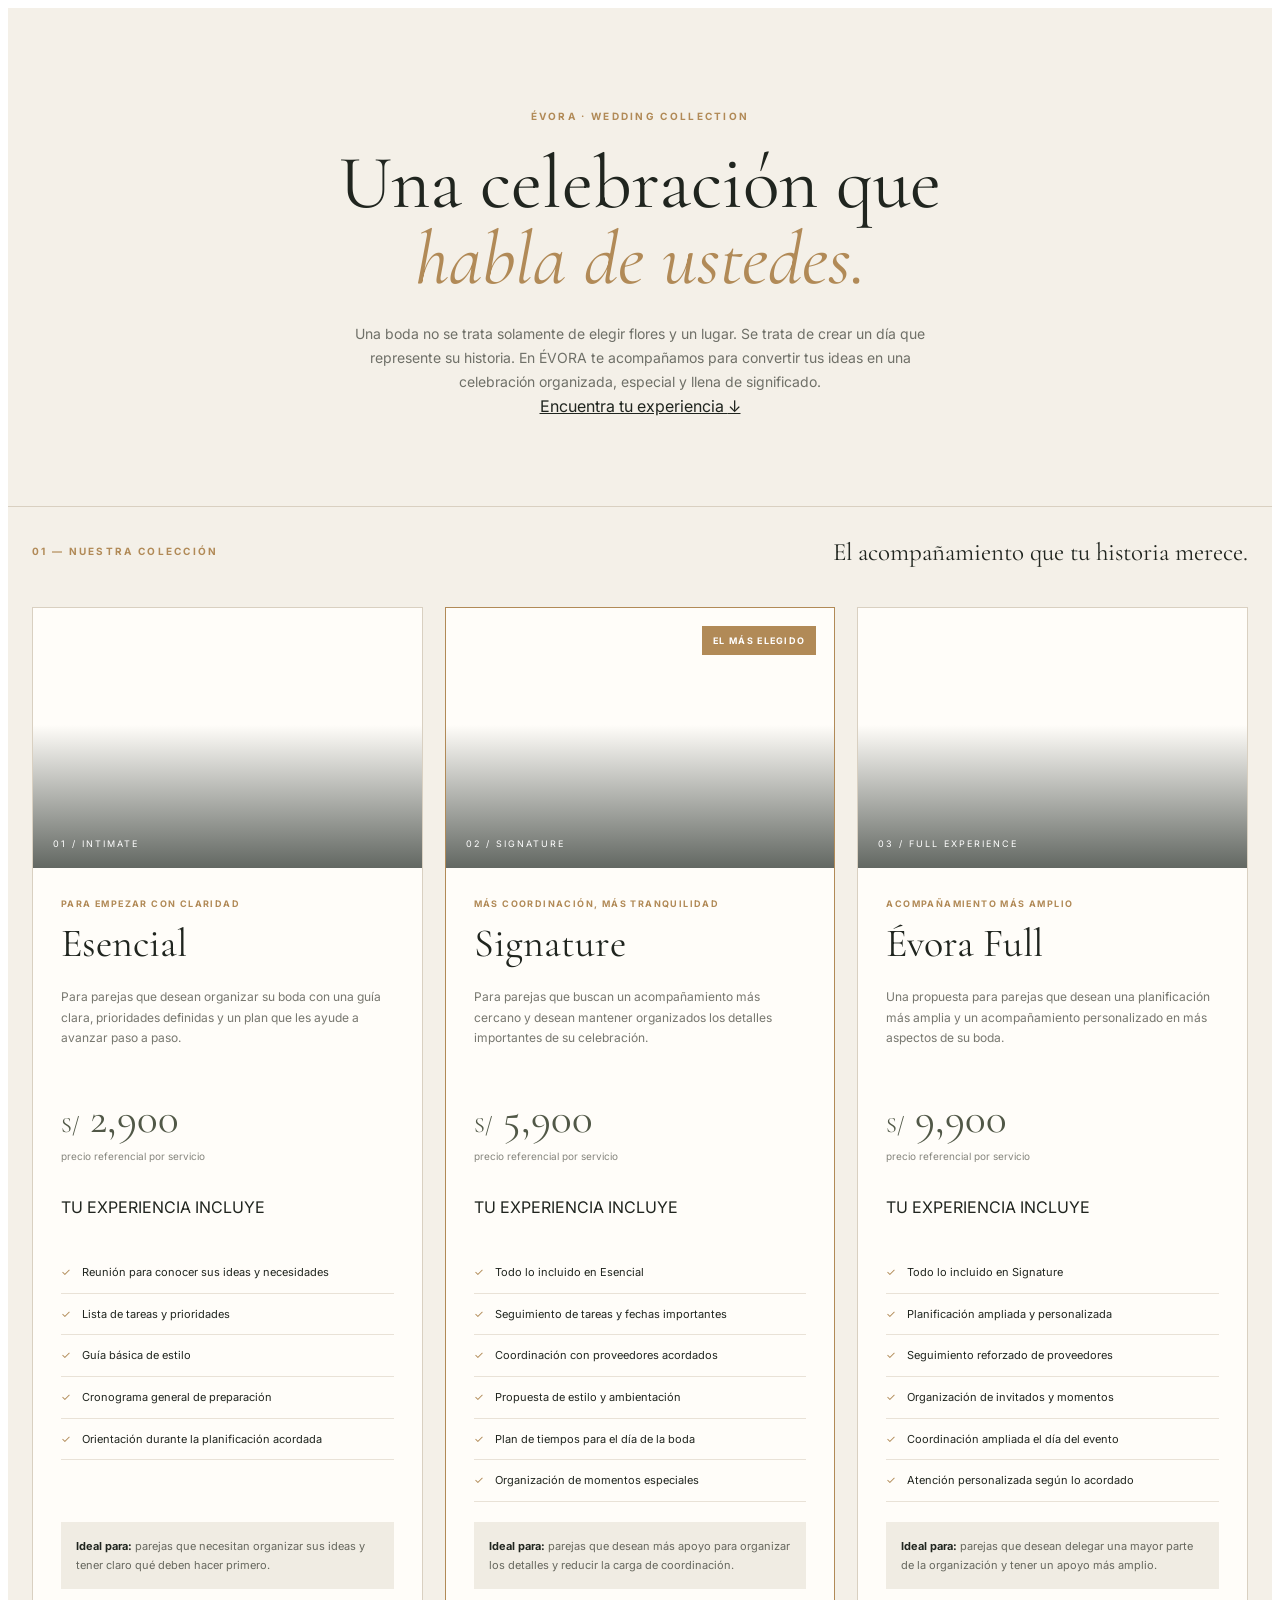
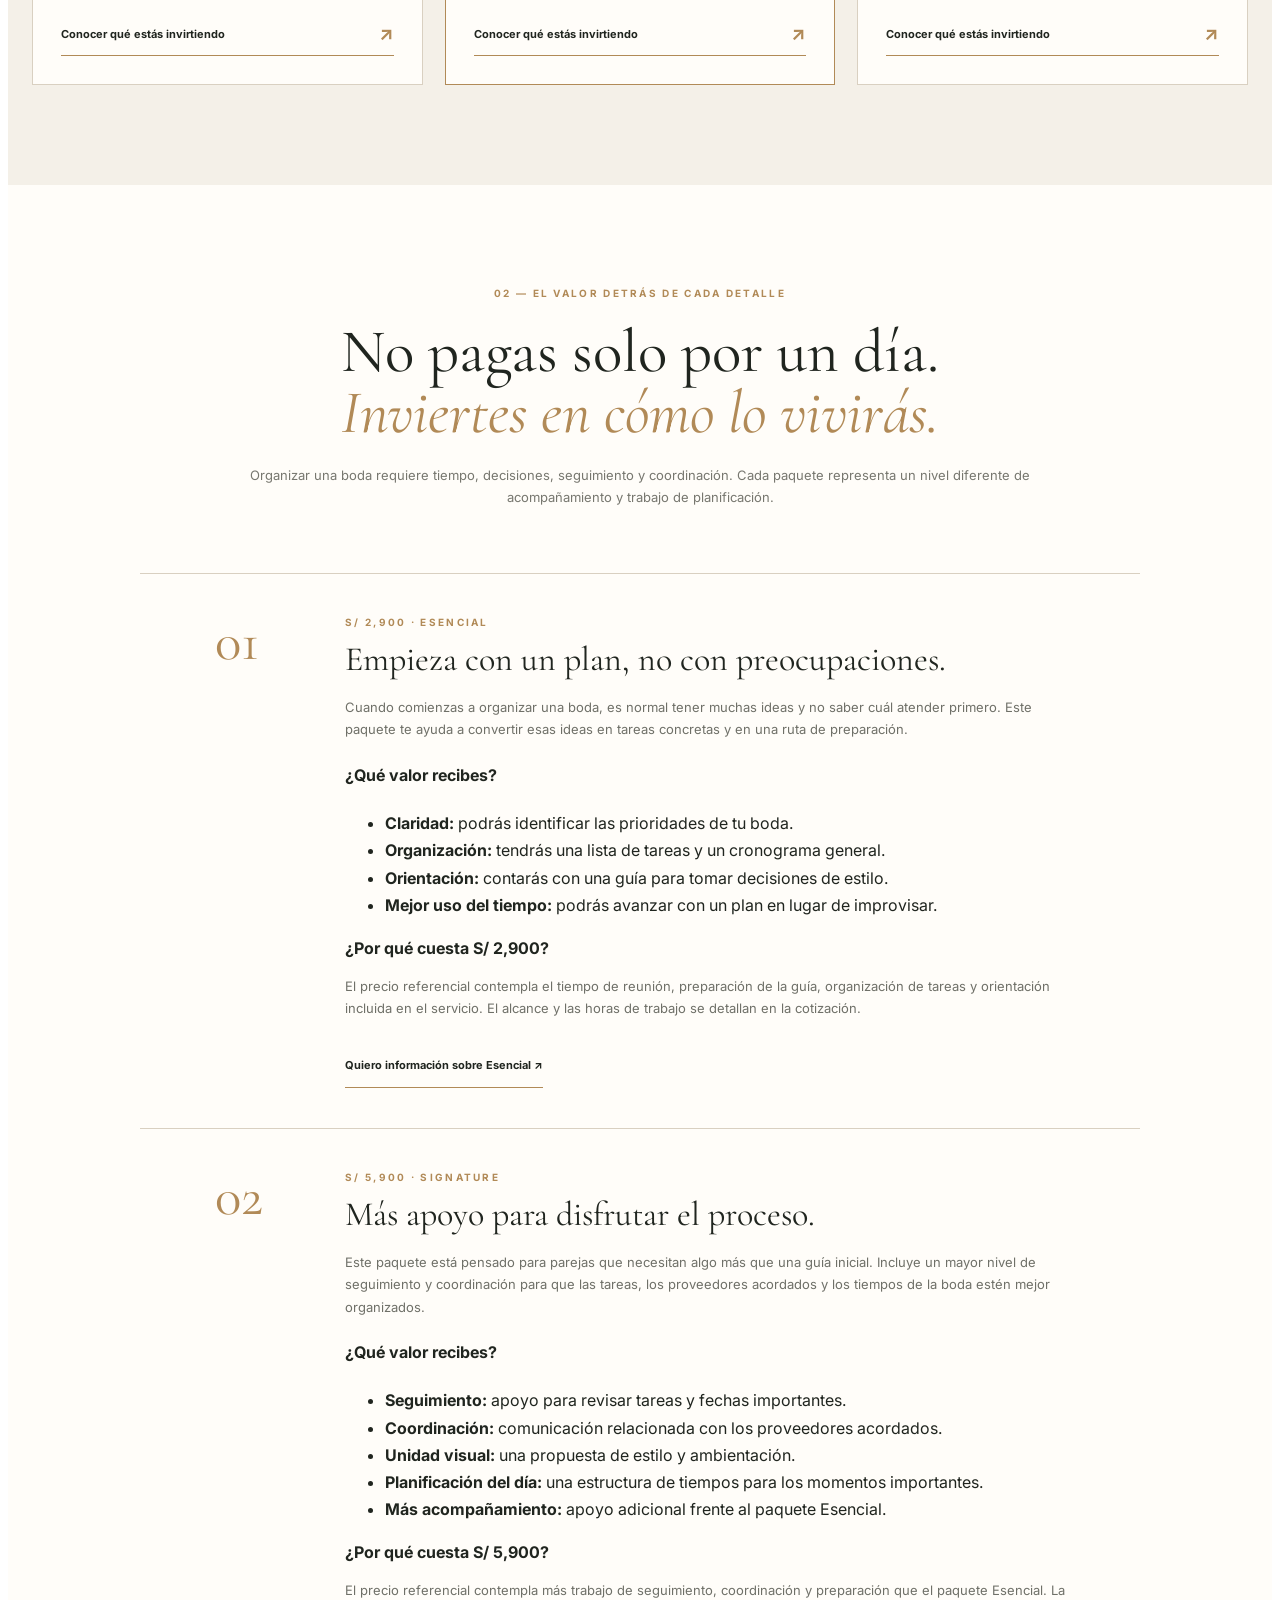
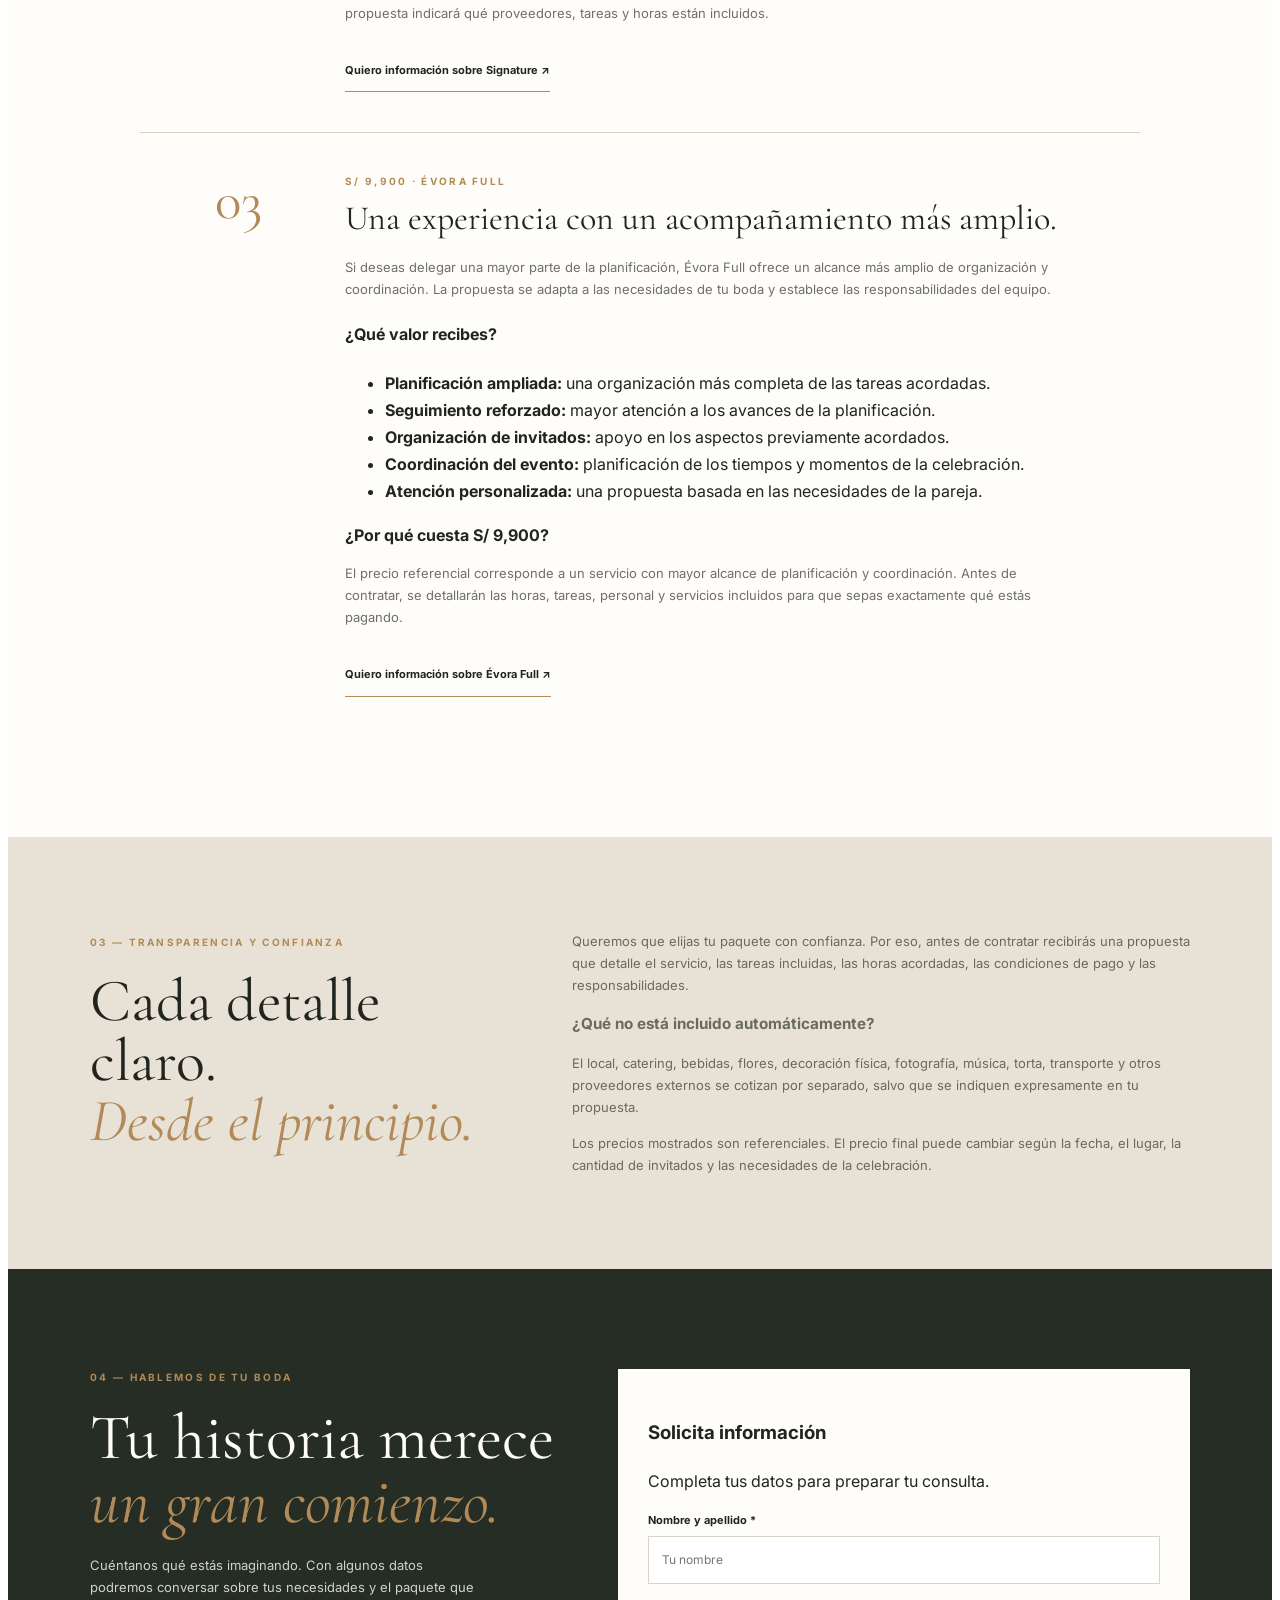
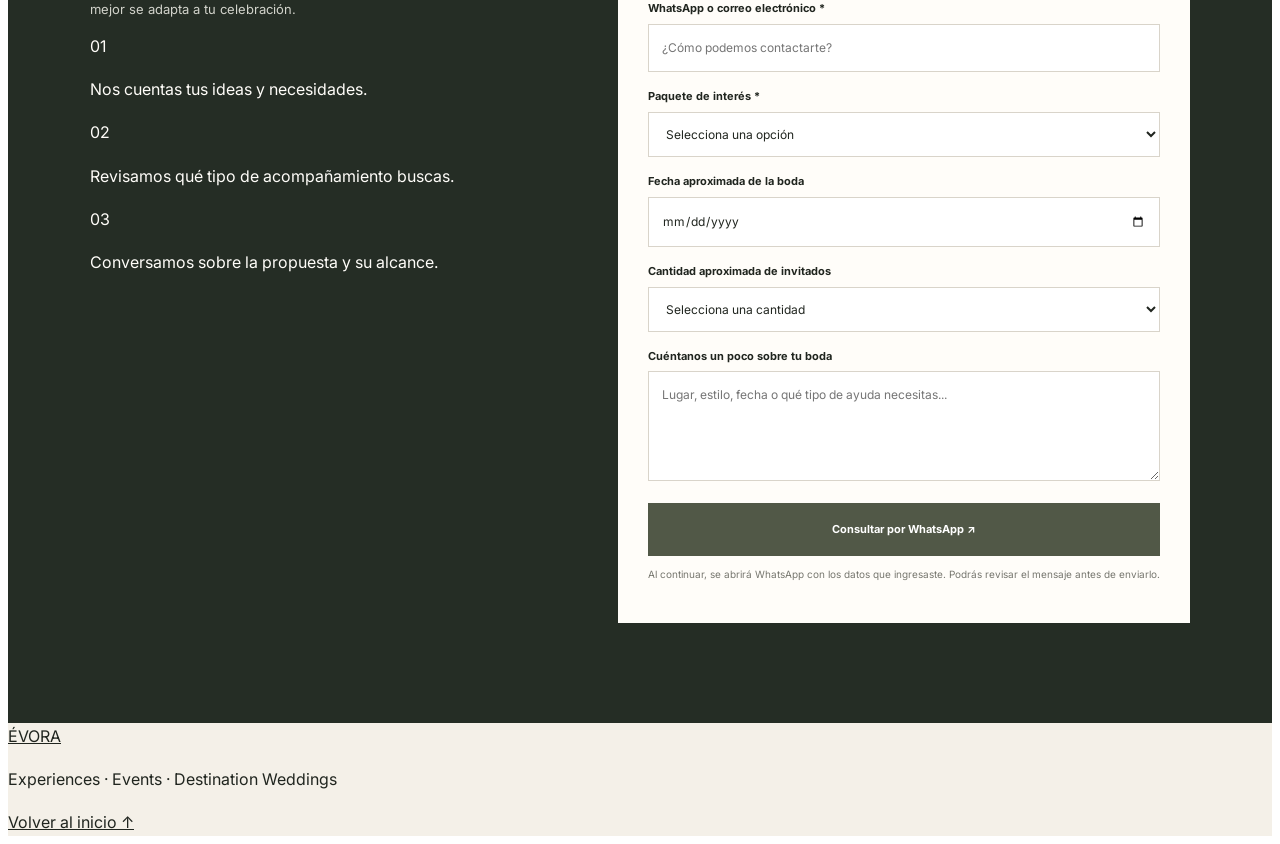
==== bodas.html @ ae7e452d "Agregado la pagina de bodas" ====
<!DOCTYPE html>
<html lang="es">
<head>
    <meta charset="UTF-8">
    <meta name="viewport" content="width=device-width, initial-scale=1.0">

    <title>Paquetes de Bodas | ÉVORA</title>
    <meta name="description" content="Descubre los paquetes de planificación de bodas de ÉVORA. Encuentra el acompañamiento ideal para organizar una celebración especial.">

    <!-- Fuentes -->
    <link rel="preconnect" href="https://fonts.googleapis.com">
    <link rel="preconnect" href="https://fonts.gstatic.com" crossorigin>
    <link href="https://fonts.googleapis.com/css2?family=Cormorant+Garamond:wght@400;500;600&family=Inter:wght@400;500;600;700&display=swap" rel="stylesheet">

    <!-- CSS: archivo dentro de la carpeta css -->
    <link rel="stylesheet" href="./css/bodas.css">
</head>

<body>

<main class="wedding-packages" id="paquetes-bodas">

    <!-- PORTADA -->
    <header class="wp-heading">
        <span class="wp-kicker">ÉVORA · WEDDING COLLECTION</span>

        <h1>
            Una celebración que<br>
            <em>habla de ustedes.</em>
        </h1>

        <p>
            Una boda no se trata solamente de elegir flores y un lugar.
            Se trata de crear un día que represente su historia.
            En ÉVORA te acompañamos para convertir tus ideas en una
            celebración organizada, especial y llena de significado.
        </p>

        <a href="#elegir-paquete" class="wp-main-button">
            Encuentra tu experiencia <span>↓</span>
        </a>
    </header>

    <!-- PRESENTACIÓN DE LOS PAQUETES -->
    <section id="elegir-paquete">

        <div class="wp-intro">
            <span>01 — NUESTRA COLECCIÓN</span>
            <p>El acompañamiento que tu historia merece.</p>
        </div>

        <div class="wp-grid">

            <!-- ESENCIAL -->
            <article class="wp-card">

                <div class="wp-photo wp-photo-one">
                    <span>01 / INTIMATE</span>
                </div>

                <div class="wp-card-content">

                    <p class="wp-label">PARA EMPEZAR CON CLARIDAD</p>
                    <h2>Esencial</h2>

                    <p class="wp-description">
                        Para parejas que desean organizar su boda con
                        una guía clara, prioridades definidas y un plan
                        que les ayude a avanzar paso a paso.
                    </p>

                    <div class="wp-price">
                        <span>S/</span> 2,900
                        <small>precio referencial por servicio</small>
                    </div>

                    <p class="wp-includes-title">TU EXPERIENCIA INCLUYE</p>

                    <ul>
                        <li>Reunión para conocer sus ideas y necesidades</li>
                        <li>Lista de tareas y prioridades</li>
                        <li>Guía básica de estilo</li>
                        <li>Cronograma general de preparación</li>
                        <li>Orientación durante la planificación acordada</li>
                    </ul>

                    <div class="wp-best">
                        <strong>Ideal para:</strong>
                        parejas que necesitan organizar sus ideas y
                        tener claro qué deben hacer primero.
                    </div>

                    <a href="#detalle-esencial" class="wp-link">
                        Conocer qué estás invirtiendo
                        <span>↗</span>
                    </a>

                </div>
            </article>

            <!-- SIGNATURE -->
            <article class="wp-card wp-card-featured">

                <div class="wp-ribbon">EL MÁS ELEGIDO</div>

                <div class="wp-photo wp-photo-two">
                    <span>02 / SIGNATURE</span>
                </div>

                <div class="wp-card-content">

                    <p class="wp-label">MÁS COORDINACIÓN, MÁS TRANQUILIDAD</p>
                    <h2>Signature</h2>

                    <p class="wp-description">
                        Para parejas que buscan un acompañamiento más
                        cercano y desean mantener organizados los
                        detalles importantes de su celebración.
                    </p>

                    <div class="wp-price">
                        <span>S/</span> 5,900
                        <small>precio referencial por servicio</small>
                    </div>

                    <p class="wp-includes-title">TU EXPERIENCIA INCLUYE</p>

                    <ul>
                        <li>Todo lo incluido en Esencial</li>
                        <li>Seguimiento de tareas y fechas importantes</li>
                        <li>Coordinación con proveedores acordados</li>
                        <li>Propuesta de estilo y ambientación</li>
                        <li>Plan de tiempos para el día de la boda</li>
                        <li>Organización de momentos especiales</li>
                    </ul>

                    <div class="wp-best">
                        <strong>Ideal para:</strong>
                        parejas que desean más apoyo para organizar
                        los detalles y reducir la carga de coordinación.
                    </div>

                    <a href="#detalle-signature" class="wp-link">
                        Conocer qué estás invirtiendo
                        <span>↗</span>
                    </a>

                </div>
            </article>

            <!-- ÉVORA FULL -->
            <article class="wp-card">

                <div class="wp-photo wp-photo-three">
                    <span>03 / FULL EXPERIENCE</span>
                </div>

                <div class="wp-card-content">

                    <p class="wp-label">ACOMPAÑAMIENTO MÁS AMPLIO</p>
                    <h2>Évora Full</h2>

                    <p class="wp-description">
                        Una propuesta para parejas que desean una
                        planificación más amplia y un acompañamiento
                        personalizado en más aspectos de su boda.
                    </p>

                    <div class="wp-price">
                        <span>S/</span> 9,900
                        <small>precio referencial por servicio</small>
                    </div>

                    <p class="wp-includes-title">TU EXPERIENCIA INCLUYE</p>

                    <ul>
                        <li>Todo lo incluido en Signature</li>
                        <li>Planificación ampliada y personalizada</li>
                        <li>Seguimiento reforzado de proveedores</li>
                        <li>Organización de invitados y momentos</li>
                        <li>Coordinación ampliada el día del evento</li>
                        <li>Atención personalizada según lo acordado</li>
                    </ul>

                    <div class="wp-best">
                        <strong>Ideal para:</strong>
                        parejas que desean delegar una mayor parte
                        de la organización y tener un apoyo más amplio.
                    </div>

                    <a href="#detalle-full" class="wp-link">
                        Conocer qué estás invirtiendo
                        <span>↗</span>
                    </a>

                </div>
            </article>

        </div>
    </section>

    <!-- EXPLICACIÓN DEL VALOR -->
    <section class="wp-details" id="valor-de-tu-inversion">

        <div class="wp-details-heading">
            <span class="wp-kicker">02 — EL VALOR DETRÁS DE CADA DETALLE</span>

            <h2>
                No pagas solo por un día.<br>
                <em>Inviertes en cómo lo vivirás.</em>
            </h2>

            <p>
                Organizar una boda requiere tiempo, decisiones, seguimiento
                y coordinación. Cada paquete representa un nivel diferente
                de acompañamiento y trabajo de planificación.
            </p>
        </div>

        <!-- DETALLE ESENCIAL -->
        <article class="wp-detail" id="detalle-esencial">

            <div class="wp-detail-number">01</div>

            <div class="wp-detail-content">

                <p class="wp-label">S/ 2,900 · ESENCIAL</p>

                <h3>Empieza con un plan, no con preocupaciones.</h3>

                <p>
                    Cuando comienzas a organizar una boda, es normal tener
                    muchas ideas y no saber cuál atender primero. Este
                    paquete te ayuda a convertir esas ideas en tareas
                    concretas y en una ruta de preparación.
                </p>

                <h4>¿Qué valor recibes?</h4>

                <ul class="wp-value-list">
                    <li>
                        <strong>Claridad:</strong>
                        podrás identificar las prioridades de tu boda.
                    </li>
                    <li>
                        <strong>Organización:</strong>
                        tendrás una lista de tareas y un cronograma general.
                    </li>
                    <li>
                        <strong>Orientación:</strong>
                        contarás con una guía para tomar decisiones de estilo.
                    </li>
                    <li>
                        <strong>Mejor uso del tiempo:</strong>
                        podrás avanzar con un plan en lugar de improvisar.
                    </li>
                </ul>

                <div class="wp-investment-note">
                    <strong>¿Por qué cuesta S/ 2,900?</strong>
                    <p>
                        El precio referencial contempla el tiempo de reunión,
                        preparación de la guía, organización de tareas y
                        orientación incluida en el servicio. El alcance y
                        las horas de trabajo se detallan en la cotización.
                    </p>
                </div>

                <a href="#solicitar-cotizacion"
                   class="wp-detail-cta"
                   data-paquete="Esencial">
                    Quiero información sobre Esencial ↗
                </a>

            </div>
        </article>

        <!-- DETALLE SIGNATURE -->
        <article class="wp-detail" id="detalle-signature">

            <div class="wp-detail-number">02</div>

            <div class="wp-detail-content">

                <p class="wp-label">S/ 5,900 · SIGNATURE</p>

                <h3>Más apoyo para disfrutar el proceso.</h3>

                <p>
                    Este paquete está pensado para parejas que necesitan
                    algo más que una guía inicial. Incluye un mayor nivel
                    de seguimiento y coordinación para que las tareas,
                    los proveedores acordados y los tiempos de la boda
                    estén mejor organizados.
                </p>

                <h4>¿Qué valor recibes?</h4>

                <ul class="wp-value-list">
                    <li>
                        <strong>Seguimiento:</strong>
                        apoyo para revisar tareas y fechas importantes.
                    </li>
                    <li>
                        <strong>Coordinación:</strong>
                        comunicación relacionada con los proveedores acordados.
                    </li>
                    <li>
                        <strong>Unidad visual:</strong>
                        una propuesta de estilo y ambientación.
                    </li>
                    <li>
                        <strong>Planificación del día:</strong>
                        una estructura de tiempos para los momentos importantes.
                    </li>
                    <li>
                        <strong>Más acompañamiento:</strong>
                        apoyo adicional frente al paquete Esencial.
                    </li>
                </ul>

                <div class="wp-investment-note">
                    <strong>¿Por qué cuesta S/ 5,900?</strong>
                    <p>
                        El precio referencial contempla más trabajo de
                        seguimiento, coordinación y preparación que el
                        paquete Esencial. La propuesta indicará qué
                        proveedores, tareas y horas están incluidos.
                    </p>
                </div>

                <a href="#solicitar-cotizacion"
                   class="wp-detail-cta"
                   data-paquete="Signature">
                    Quiero información sobre Signature ↗
                </a>

            </div>
        </article>

        <!-- DETALLE ÉVORA FULL -->
        <article class="wp-detail" id="detalle-full">

            <div class="wp-detail-number">03</div>

            <div class="wp-detail-content">

                <p class="wp-label">S/ 9,900 · ÉVORA FULL</p>

                <h3>Una experiencia con un acompañamiento más amplio.</h3>

                <p>
                    Si deseas delegar una mayor parte de la planificación,
                    Évora Full ofrece un alcance más amplio de organización
                    y coordinación. La propuesta se adapta a las necesidades
                    de tu boda y establece las responsabilidades del equipo.
                </p>

                <h4>¿Qué valor recibes?</h4>

                <ul class="wp-value-list">
                    <li>
                        <strong>Planificación ampliada:</strong>
                        una organización más completa de las tareas acordadas.
                    </li>
                    <li>
                        <strong>Seguimiento reforzado:</strong>
                        mayor atención a los avances de la planificación.
                    </li>
                    <li>
                        <strong>Organización de invitados:</strong>
                        apoyo en los aspectos previamente acordados.
                    </li>
                    <li>
                        <strong>Coordinación del evento:</strong>
                        planificación de los tiempos y momentos de la celebración.
                    </li>
                    <li>
                        <strong>Atención personalizada:</strong>
                        una propuesta basada en las necesidades de la pareja.
                    </li>
                </ul>

                <div class="wp-investment-note">
                    <strong>¿Por qué cuesta S/ 9,900?</strong>
                    <p>
                        El precio referencial corresponde a un servicio
                        con mayor alcance de planificación y coordinación.
                        Antes de contratar, se detallarán las horas,
                        tareas, personal y servicios incluidos para que
                        sepas exactamente qué estás pagando.
                    </p>
                </div>

                <a href="#solicitar-cotizacion"
                   class="wp-detail-cta"
                   data-paquete="Évora Full">
                    Quiero información sobre Évora Full ↗
                </a>

            </div>
        </article>

    </section>

    <!-- TRANSPARENCIA -->
    <section class="wp-transparency">

        <div>
            <span class="wp-kicker">03 — TRANSPARENCIA Y CONFIANZA</span>

            <h2>
                Cada detalle claro.<br>
                <em>Desde el principio.</em>
            </h2>
        </div>

        <div class="wp-transparency-text">

            <p>
                Queremos que elijas tu paquete con confianza. Por eso,
                antes de contratar recibirás una propuesta que detalle
                el servicio, las tareas incluidas, las horas acordadas,
                las condiciones de pago y las responsabilidades.
            </p>

            <h3>¿Qué no está incluido automáticamente?</h3>

            <p>
                El local, catering, bebidas, flores, decoración física,
                fotografía, música, torta, transporte y otros proveedores
                externos se cotizan por separado, salvo que se indiquen
                expresamente en tu propuesta.
            </p>

            <p>
                Los precios mostrados son referenciales. El precio final
                puede cambiar según la fecha, el lugar, la cantidad de
                invitados y las necesidades de la celebración.
            </p>

        </div>
    </section>

    <!-- FORMULARIO DE CONTACTO -->
    <section class="wp-contact" id="solicitar-cotizacion">

        <div class="wp-contact-copy">

            <span class="wp-kicker">04 — HABLEMOS DE TU BODA</span>

            <h2>
                Tu historia merece<br>
                <em>un gran comienzo.</em>
            </h2>

            <p>
                Cuéntanos qué estás imaginando. Con algunos datos podremos
                conversar sobre tus necesidades y el paquete que mejor
                se adapta a tu celebración.
            </p>

            <div class="wp-contact-promise">
                <span>01</span>
                <p>Nos cuentas tus ideas y necesidades.</p>

                <span>02</span>
                <p>Revisamos qué tipo de acompañamiento buscas.</p>

                <span>03</span>
                <p>Conversamos sobre la propuesta y su alcance.</p>
            </div>

        </div>

        <form class="wp-form" id="wpWeddingForm">

            <h3>Solicita información</h3>

            <p class="wp-form-intro">
                Completa tus datos para preparar tu consulta.
            </p>

            <label for="wpNombre">Nombre y apellido *</label>
            <input
                type="text"
                id="wpNombre"
                name="nombre"
                placeholder="Tu nombre"
                autocomplete="name"
                required
            >

            <label for="wpContacto">WhatsApp o correo electrónico *</label>
            <input
                type="text"
                id="wpContacto"
                name="contacto"
                placeholder="¿Cómo podemos contactarte?"
                required
            >

            <label for="wpPaquete">Paquete de interés *</label>
            <select id="wpPaquete" name="paquete" required>
                <option value="">Selecciona una opción</option>
                <option value="Esencial — S/ 2,900">
                    Esencial — S/ 2,900
                </option>
                <option value="Signature — S/ 5,900">
                    Signature — S/ 5,900
                </option>
                <option value="Évora Full — S/ 9,900">
                    Évora Full — S/ 9,900
                </option>
                <option value="Necesito orientación">
                    Necesito orientación
                </option>
            </select>

            <label for="wpFecha">Fecha aproximada de la boda</label>
            <input
                type="date"
                id="wpFecha"
                name="fecha"
            >

            <label for="wpInvitados">Cantidad aproximada de invitados</label>
            <select id="wpInvitados" name="invitados">
                <option value="">Selecciona una cantidad</option>
                <option>Menos de 50</option>
                <option>50 a 100</option>
                <option>101 a 150</option>
                <option>151 a 200</option>
                <option>Más de 200</option>
                <option>Aún no lo sabemos</option>
            </select>

            <label for="wpMensaje">Cuéntanos un poco sobre tu boda</label>
            <textarea
                id="wpMensaje"
                name="mensaje"
                rows="4"
                placeholder="Lugar, estilo, fecha o qué tipo de ayuda necesitas..."
            ></textarea>

            <button type="submit" class="wp-submit">
                Consultar por WhatsApp ↗
            </button>

            <p class="wp-form-note" id="wpFormStatus" aria-live="polite">
                Al continuar, se abrirá WhatsApp con los datos que ingresaste.
                Podrás revisar el mensaje antes de enviarlo.
            </p>

        </form>
    </section>

    <!-- CIERRE -->
    <footer class="wp-footer">
        <a href="#paquetes-bodas" class="wp-footer-brand">ÉVORA</a>

        <p>
            Experiences · Events · Destination Weddings
        </p>

        <a href="#paquetes-bodas">Volver al inicio ↑</a>
    </footer>

</main>

<!-- JavaScript: archivo dentro de la carpeta js -->
<script src="./js/bodas.js"></script>

</body>
</html>
---- css/bodas.css ----
/* ÉVORA — DISEÑO EDITORIAL PARA PAQUETES DE BODAS */

.wedding-packages {
  --wp-ink: #20251f;
  --wp-olive: #515847;
  --wp-gold: #b18a57;
  --wp-paper: #f4f0e8;
  --wp-white: #fffdf9;
  --wp-line: #d9d0c1;
  background: var(--wp-paper);
  color: var(--wp-ink);
  font-family: "Inter", Arial, sans-serif;
  line-height: 1.7;
}

.wedding-packages *,
.wedding-packages *::before,
.wedding-packages *::after {
  box-sizing: border-box;
}

.wedding-packages a {
  color: inherit;
}

.wp-heading {
  max-width: 900px;
  margin: 0 auto;
  padding: 100px 24px 85px;
  text-align: center;
}

.wp-kicker,
.wp-label,
.wp-intro > span {
  display: block;
  color: var(--wp-gold);
  font-size: 10px;
  font-weight: 700;
  letter-spacing: 2.3px;
  text-transform: uppercase;
}

.wp-heading h1,
.wp-details-heading h2,
.wp-contact-copy h2,
.wp-transparency h2 {
  margin: 20px 0;
  font-family: "Cormorant Garamond", Georgia, serif;
  font-size: clamp(44px, 6vw, 76px);
  font-weight: 400;
  line-height: 1;
}

.wp-heading h1 em,
.wp-details-heading h2 em,
.wp-contact-copy h2 em,
.wp-transparency h2 em {
  color: var(--wp-gold);
  font-weight: 400;
}

.wp-heading > p {
  max-width: 610px;
  margin: 25px auto 0;
  color: #6f7068;
  font-size: 14px;
}

.wp-intro {
  display: flex;
  align-items: center;
  justify-content: space-between;
  gap: 20px;
  max-width: 1320px;
  margin: 0 auto;
  padding: 24px;
  border-top: 1px solid var(--wp-line);
}

.wp-intro p {
  margin: 0;
  font-family: "Cormorant Garamond", Georgia, serif;
  font-size: 25px;
}

.wp-grid {
  display: grid;
  grid-template-columns: repeat(3, minmax(0, 1fr));
  gap: 22px;
  max-width: 1320px;
  margin: 0 auto;
  padding: 10px 24px 100px;
  align-items: stretch;
}

.wp-card {
  position: relative;
  display: flex;
  flex-direction: column;
  background: var(--wp-white);
  border: 1px solid var(--wp-line);
  transition: transform 0.3s ease, box-shadow 0.3s ease;
}

.wp-card:hover {
  transform: translateY(-6px);
  box-shadow: 0 18px 40px #342b1c12;
}

.wp-card-featured {
  border: 1px solid var(--wp-gold);
}

.wp-ribbon {
  position: absolute;
  z-index: 2;
  top: 18px;
  right: 18px;
  padding: 7px 11px;
  background: var(--wp-gold);
  color: #fff;
  font-size: 9px;
  font-weight: 700;
  letter-spacing: 1.3px;
}

.wp-photo {
  position: relative;
  height: 260px;
  background-size: cover;
  background-position: center;
}

.wp-photo::after {
  position: absolute;
  inset: 0;
  background: linear-gradient(0deg, #111a14a8, transparent 55%);
  content: "";
}

.wp-photo span {
  position: absolute;
  z-index: 1;
  bottom: 17px;
  left: 20px;
  color: white;
  font-size: 9px;
  letter-spacing: 2px;
}

.wp-photo-one {
  background-image: url("https://images.unsplash.com/photo-1519741497674-611481863552?auto=format&fit=crop&w=900&q=80");
}

.wp-photo-two {
  background-image: url("https://images.unsplash.com/photo-1519225421980-715cb0215aed?auto=format&fit=crop&w=900&q=80");
}

.wp-photo-three {
  background-image: url("https://images.unsplash.com/photo-1464366400600-7168b8af9bc3?auto=format&fit=crop&w=900&q=80");
}

.wp-card-content {
  display: flex;
  flex: 1;
  flex-direction: column;
  padding: 28px;
}

.wp-card .wp-label {
  margin: 0;
  font-size: 9px;
  letter-spacing: 1.4px;
}

.wp-card h2 {
  margin: 10px 0;
  font-family: "Cormorant Garamond", Georgia, serif;
  font-size: 40px;
  font-weight: 400;
  line-height: 1.1;
}

.wp-description {
  min-height: 80px;
  color: #77776f;
  font-size: 12px;
}

.wp-price {
  margin: 16px 0;
  color: var(--wp-olive);
  font-family: "Cormorant Garamond", Georgia, serif;
  font-size: 43px;
  line-height: 1.1;
}

.wp-price > span {
  font-size: 22px;
}

.wp-price small {
  display: block;
  margin-top: 8px;
  color: #85857d;
  font-family: "Inter", Arial, sans-serif;
  font-size: 10px;
}

.wp-card ul {
  margin: 15px 0 20px;
  padding: 0;
  list-style: none;
}

.wp-card li {
  position: relative;
  padding: 11px 0 11px 21px;
  border-bottom: 1px solid #e9e2d7;
  font-size: 11px;
}

.wp-card li::before {
  position: absolute;
  left: 0;
  color: var(--wp-gold);
  content: "✓";
}

.wp-best {
  margin-top: auto;
  padding: 15px;
  background: #f0ece3;
  color: #66675e;
  font-size: 11px;
}

.wp-best strong {
  color: var(--wp-ink);
}

.wp-link {
  display: flex;
  justify-content: space-between;
  gap: 10px;
  align-items: center;
  margin-top: 14px;
  padding: 15px 0 4px;
  border-bottom: 1px solid var(--wp-gold);
  text-decoration: none;
  font-size: 11px;
  font-weight: 700;
}

.wp-link span {
  color: var(--wp-gold);
  font-size: 19px;
}

.wp-details {
  padding: 100px 24px;
  background: var(--wp-white);
}

.wp-details-heading {
  max-width: 780px;
  margin: 0 auto 65px;
  text-align: center;
}

.wp-details-heading h2 {
  font-size: clamp(40px, 5vw, 61px);
}

.wp-details-heading > p {
  color: #77776f;
  font-size: 13px;
}

.wp-detail {
  display: grid;
  grid-template-columns: 100px minmax(0, 720px);
  justify-content: center;
  gap: 30px;
  max-width: 1000px;
  margin: 0 auto;
  padding: 40px 0;
  border-top: 1px solid var(--wp-line);
  scroll-margin-top: 30px;
}

.wp-detail-number {
  color: var(--wp-gold);
  font-family: "Cormorant Garamond", Georgia, serif;
  font-size: 55px;
  line-height: 1;
}

.wp-detail .wp-label {
  margin: 0;
}

.wp-detail h3 {
  margin: 10px 0 18px;
  font-family: "Cormorant Garamond", Georgia, serif;
  font-size: 34px;
  font-weight: 400;
  line-height: 1.1;
}

.wp-detail p:not(.wp-label) {
  color: #6f7068;
  font-size: 13px;
}

.wp-detail strong {
  color: var(--wp-ink);
}

.wp-detail-cta {
  display: inline-block;
  margin-top: 12px;
  padding: 12px 0;
  border-bottom: 1px solid var(--wp-gold);
  color: var(--wp-ink);
  font-size: 11px;
  font-weight: 700;
  text-decoration: none;
}

.wp-transparency {
  display: grid;
  grid-template-columns: 0.8fr 1.2fr;
  gap: 70px;
  align-items: center;
  padding: 80px max(24px, calc((100% - 1100px) / 2));
  background: #e8e1d5;
}

.wp-transparency h2 {
  font-size: clamp(40px, 5vw, 60px);
}

.wp-transparency-text {
  color: #696a61;
  font-size: 13px;
}

.wp-transparency-text strong {
  color: var(--wp-ink);
}

.wp-contact {
  display: grid;
  grid-template-columns: 0.9fr 1.1fr;
  gap: 60px;
  padding: 100px max(24px, calc((100% - 1100px) / 2));
  background: #252d25;
  color: #fffdf9;
}

.wp-contact-copy h2 {
  font-size: clamp(42px, 5vw, 64px);
}

.wp-contact-copy > p {
  max-width: 390px;
  color: #d2d3cb;
  font-size: 13px;
}

.wp-form {
  padding: 30px;
  background: var(--wp-white);
  color: var(--wp-ink);
}

.wp-form label {
  display: block;
  margin: 15px 0 6px;
  font-size: 11px;
  font-weight: 700;
}

.wp-form input,
.wp-form select,
.wp-form textarea {
  display: block;
  width: 100%;
  padding: 13px;
  border: 1px solid #d9d4ca;
  border-radius: 0;
  background: white;
  color: var(--wp-ink);
  font: inherit;
  font-size: 12px;
}

.wp-form input:focus,
.wp-form select:focus,
.wp-form textarea:focus {
  outline: 2px solid var(--wp-gold);
  outline-offset: 1px;
}

.wp-submit {
  width: 100%;
  margin-top: 22px;
  padding: 16px;
  border: 1px solid var(--wp-olive);
  background: var(--wp-olive);
  color: white;
  font: inherit;
  font-size: 11px;
  font-weight: 700;
  cursor: pointer;
  transition: background 0.2s ease;
}

.wp-submit:hover {
  background: #343d31;
}

.wp-form-note {
  color: #77776f;
  font-size: 10px;
}

/* TABLET */
@media (max-width: 950px) {
  .wp-grid {
    grid-template-columns: 1fr 1fr;
  }

  .wp-card:last-child {
    grid-column: 1 / -1;
  }

  .wp-card:last-child .wp-card-content {
    padding: 28px;
  }

  .wp-transparency,
  .wp-contact {
    grid-template-columns: 1fr;
    gap: 25px;
  }
}

/* CELULAR */
@media (max-width: 620px) {
  .wp-heading {
    padding: 70px 20px;
  }

  .wp-heading h1 {
    font-size: 48px;
  }

  .wp-intro {
    align-items: flex-start;
    flex-direction: column;
    gap: 6px;
  }

  .wp-intro p {
    font-size: 22px;
  }

  .wp-grid {
    grid-template-columns: 1fr;
    padding: 10px 16px 65px;
  }

  .wp-card:last-child {
    grid-column: auto;
  }

  .wp-photo {
    height: 230px;
  }

  .wp-card-content {
    padding: 23px;
  }

  .wp-description {
    min-height: 0;
  }

  .wp-details {
    padding: 70px 20px;
  }

  .wp-detail {
    grid-template-columns: 1fr;
    gap: 12px;
    padding: 30px 0;
  }

  .wp-detail-number {
    font-size: 39px;
  }

  .wp-detail h3 {
    font-size: 30px;
  }

  .wp-transparency,
  .wp-contact {
    padding: 65px 20px;
  }

  .wp-form {
    padding: 20px;
  }
}

@media (prefers-reduced-motion: reduce) {
  .wp-card {
    transition: none;
  }

  .wp-card:hover {
    transform: none;
  }
}
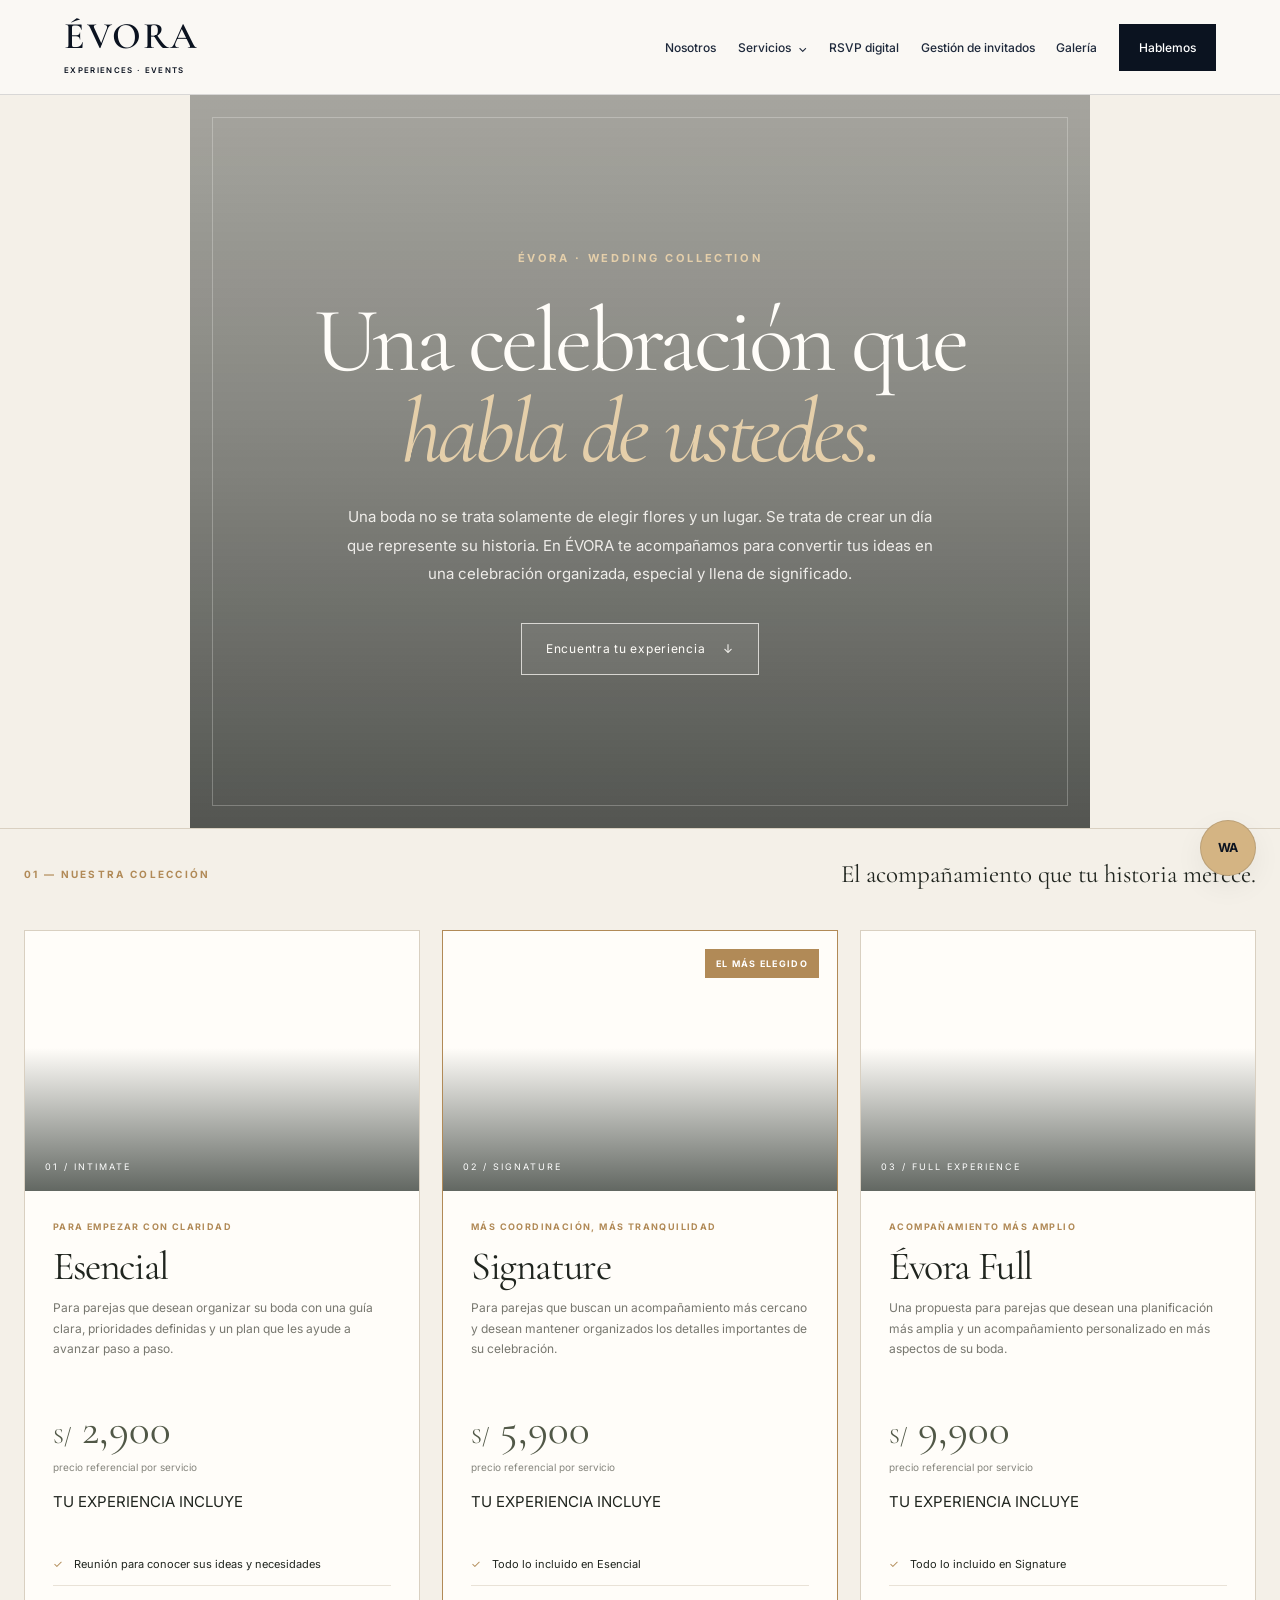
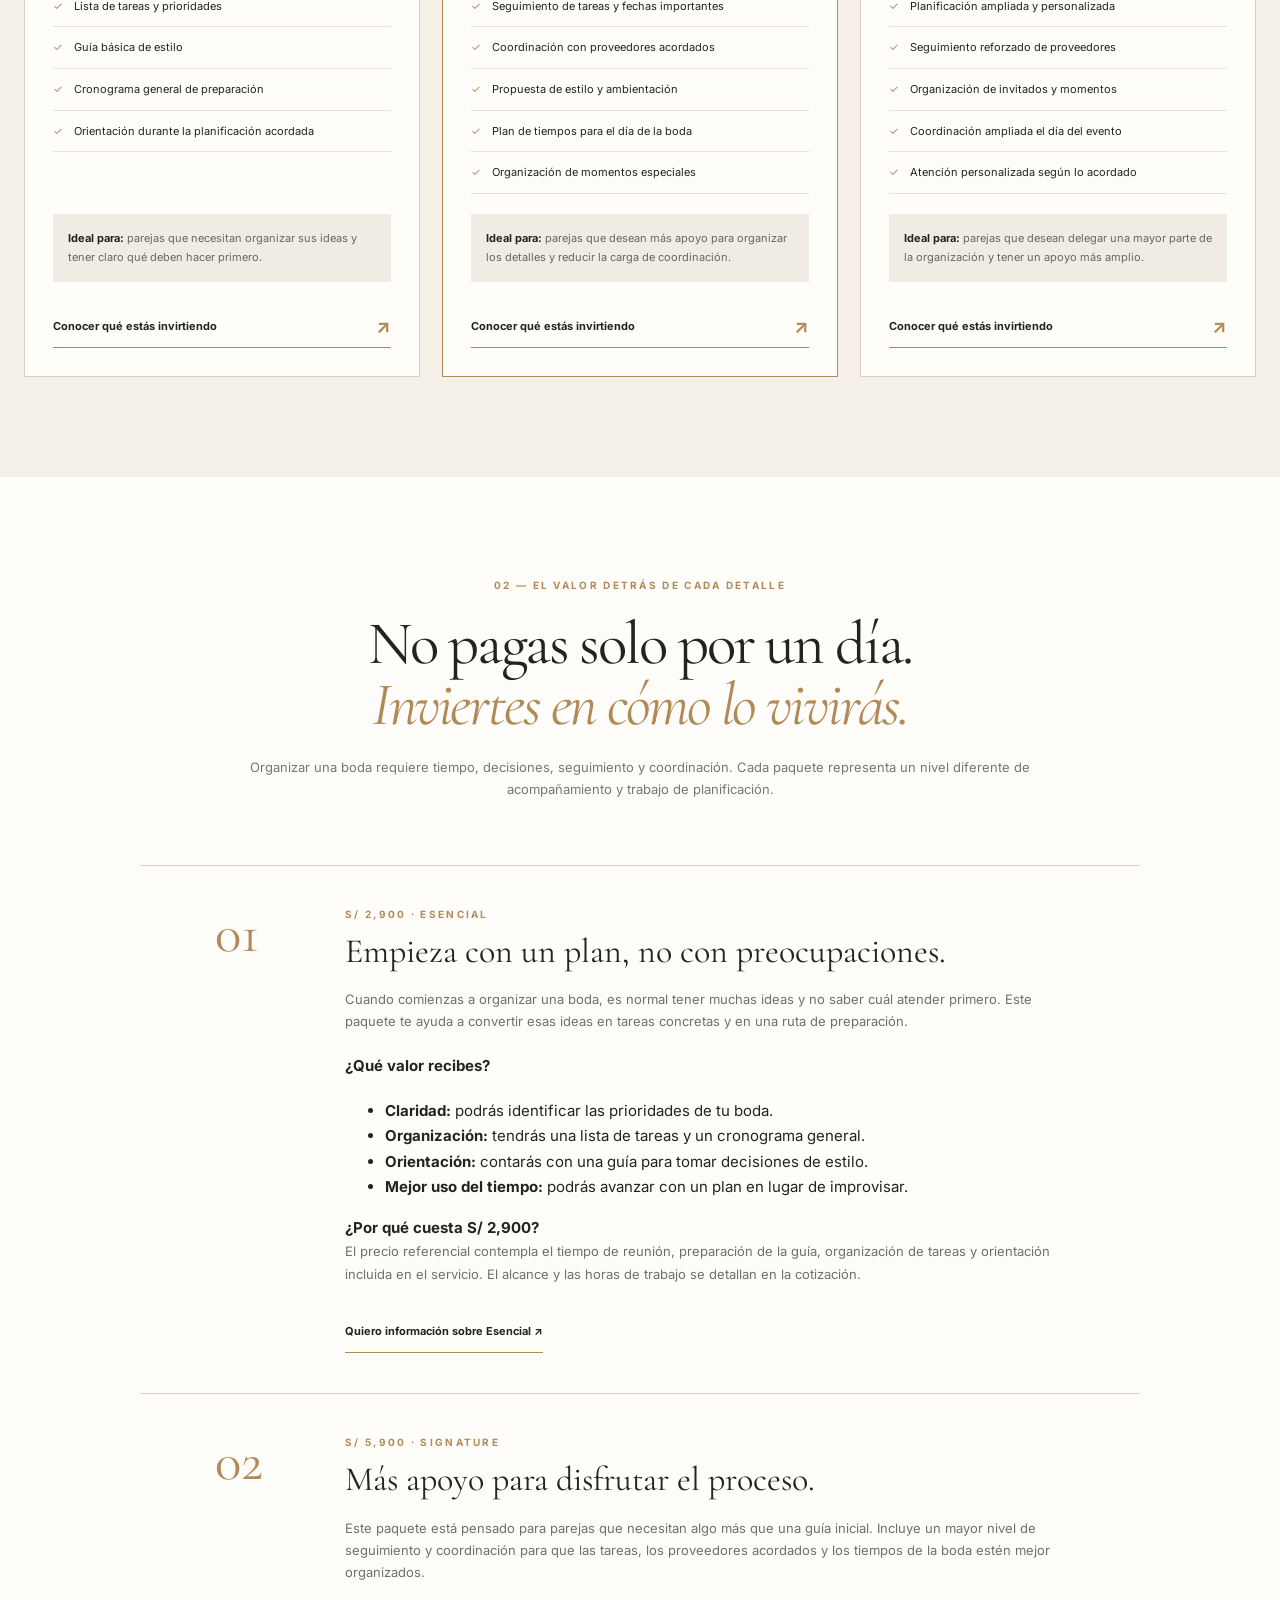
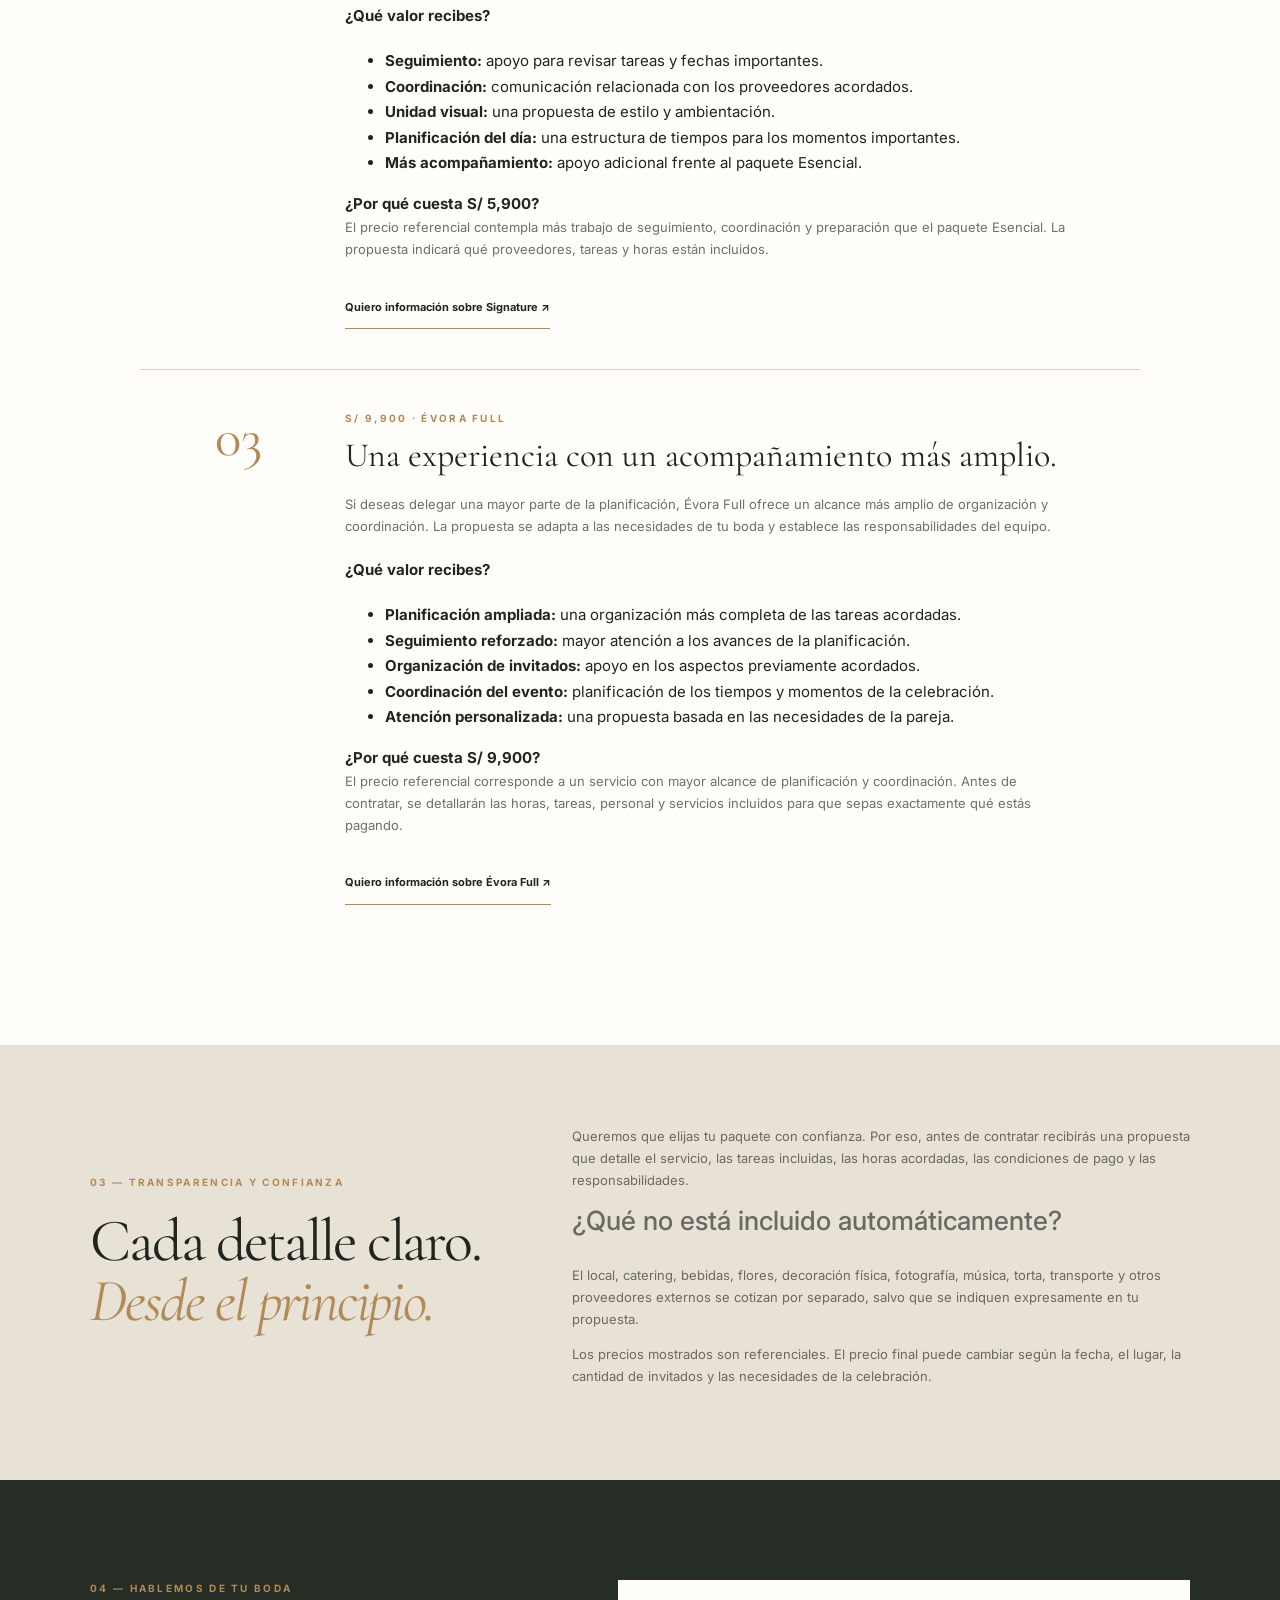
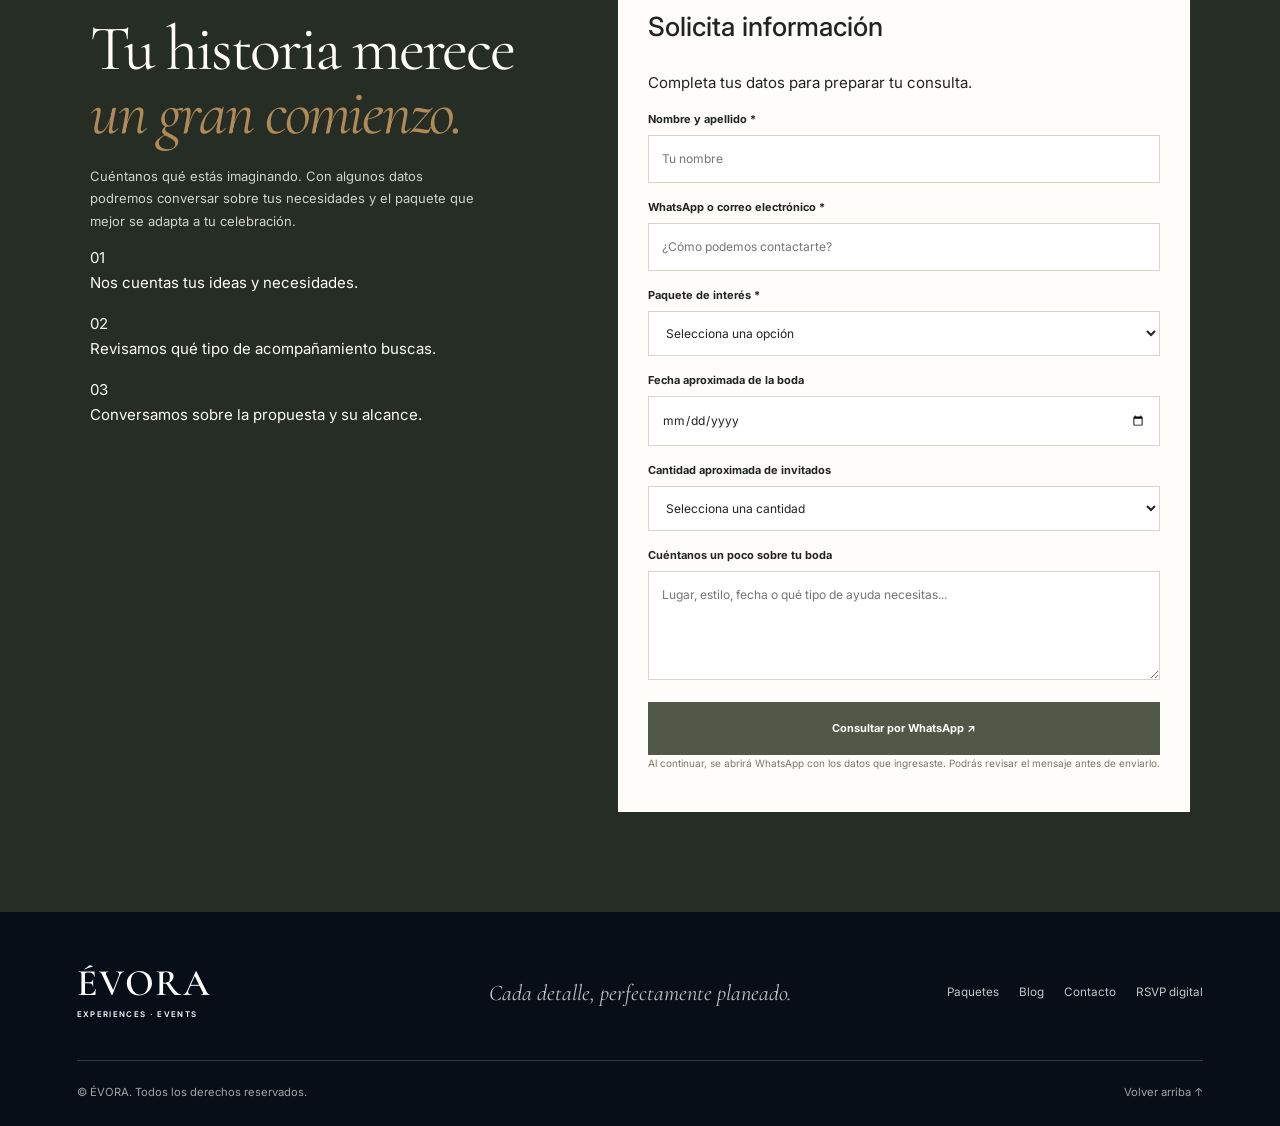
==== commit 4d8da97b: "Subiendo lo que hice ayer" ====
--- a/bodas.html
+++ b/bodas.html
@@ -13,11 +13,63 @@
     <link rel="preconnect" href="https://fonts.gstatic.com" crossorigin>
     <link href="https://fonts.googleapis.com/css2?family=Cormorant+Garamond:wght@400;500;600&family=Inter:wght@400;500;600;700&display=swap" rel="stylesheet">
 
-    <!-- CSS: archivo dentro de la carpeta css -->
+    <!-- Sistema visual global de ÉVORA -->
+    <link rel="stylesheet" href="./css/estilos.css">
+
+    <!-- Estilos exclusivos de Bodas -->
     <link rel="stylesheet" href="./css/bodas.css">
 </head>
 
 <body>
+
+<!-- CABECERA Y NAVEGACIÓN -->
+<header class="header" id="inicio">
+    <div class="header-inner">
+        <a class="logo" href="index.html" aria-label="ÉVORA, página de inicio">
+            ÉVORA<span class="logo-dot"></span>
+            <span class="logo-caption">EXPERIENCES · EVENTS</span>
+        </a>
+
+        <button
+            class="menu-toggle"
+            id="menuToggle"
+            type="button"
+            aria-label="Abrir menú"
+            aria-controls="navMenu"
+            aria-expanded="false"
+        >
+            <span></span>
+            <span></span>
+        </button>
+
+        <nav class="nav" id="navMenu" aria-label="Navegación principal">
+            <a href="nosotros.html">Nosotros</a>
+
+            <div class="nav-dropdown">
+                <button
+                    class="nav-dropdown-toggle"
+                    type="button"
+                    aria-expanded="false"
+                    aria-controls="servicesMenu"
+                >
+                    Servicios <span aria-hidden="true">⌄</span>
+                </button>
+
+                <div class="nav-dropdown-menu" id="servicesMenu">
+                    <a href="bodas.html" aria-current="page">Bodas</a>
+                    <a href="bodas-destino.html">Bodas destino</a>
+                    <a href="eventos-corporativos.html">Eventos corporativos</a>
+                    <a href="ocasiones-especiales.html">Ocasiones especiales</a>
+                </div>
+            </div>
+
+            <a href="rsvp-digital.html">RSVP digital</a>
+            <a href="gestion-invitados.html">Gestión de invitados</a>
+            <a href="galeria.html">Galería</a>
+            <a class="nav-cta" href="contacto.html">Hablemos</a>
+        </nav>
+    </div>
+</header>
 
 <main class="wedding-packages" id="paquetes-bodas">
 
@@ -557,15 +609,47 @@
     </section>
 
     <!-- CIERRE -->
-    <footer class="wp-footer">
-        <a href="#paquetes-bodas" class="wp-footer-brand">ÉVORA</a>
-
-        <p>
-            Experiences · Events · Destination Weddings
-        </p>
-
-        <a href="#paquetes-bodas">Volver al inicio ↑</a>
+        <!-- PIE DE PÁGINA -->
+    <footer class="footer">
+        <div class="footer-main">
+            <a class="logo logo-footer" href="index.html">
+                ÉVORA<span class="logo-dot"></span>
+                <span class="logo-caption">EXPERIENCES · EVENTS</span>
+            </a>
+
+            <p class="footer-tagline">
+                Cada detalle, perfectamente planeado.
+            </p>
+
+            <nav class="footer-links" aria-label="Enlaces del pie de página">
+                <a href="paquetes.html">Paquetes</a>
+                <a href="blog.html">Blog</a>
+                <a href="contacto.html">Contacto</a>
+                <a href="rsvp-digital.html">RSVP digital</a>
+            </nav>
+        </div>
+
+        <div class="footer-bottom">
+            <small>
+                © <span id="year"></span> ÉVORA. Todos los derechos reservados.
+            </small>
+
+            <a class="back-top" href="#inicio">Volver arriba ↑</a>
+        </div>
     </footer>
+
+</main>
+
+<!-- WHATSAPP -->
+<a
+    class="whatsapp-float"
+    href="https://wa.me/"
+    aria-label="Contactar con ÉVORA por WhatsApp"
+    target="_blank"
+    rel="noopener noreferrer"
+>
+    <span aria-hidden="true">WA</span>
+</a>
 
 </main>
 
--- a/css/estilos.css
+++ b/css/estilos.css
@@ -0,0 +1,1674 @@
+
+/* =========================================================
+   ÉVORA — SISTEMA VISUAL OFICIAL
+   Colores y tipografías basados en el Documento Maestro.
+   ========================================================= */
+
+/* 1. VARIABLES */
+
+:root {
+  --color-midnight: #0B1320;
+  --color-gold: #D4B483;
+  --color-ivory: #FAF8F4;
+  --color-charcoal: #1E293B;
+  --color-slate: #64748B;
+  --color-mist: #F1F5F9;
+  --color-white: #FFFFFF;
+  --color-line: rgba(11, 19, 32, 0.14);
+  --color-dark-line: rgba(250, 248, 244, 0.18);
+
+  --font-display: "Cormorant Garamond", Georgia, serif;
+  --font-body: "Inter", Arial, sans-serif;
+
+  --radius-base: 16px;
+  --radius-premium: 24px;
+
+  --shadow-soft: 0 10px 30px rgba(0, 0, 0, 0.06);
+  --shadow-hover: 0 18px 45px rgba(11, 19, 32, 0.13);
+
+  --transition: 300ms ease;
+
+  --space-1: 8px;
+  --space-2: 16px;
+  --space-3: 24px;
+  --space-4: 32px;
+  --space-5: 48px;
+  --space-6: 64px;
+  --space-7: 80px;
+  --space-8: 120px;
+  --space-9: 160px;
+
+  --container-width: 1240px;
+  --header-height: 94px;
+}
+
+
+/* 2. REINICIO Y BASE */
+
+*,
+*::before,
+*::after {
+  box-sizing: border-box;
+}
+
+
+/* Desplazamiento suave al navegar por anclas */
+html {
+    scroll-behavior: smooth;
+    scroll-padding-top: 90px;
+}
+
+/* Respetar la preferencia del usuario por menos movimiento */
+@media (prefers-reduced-motion: reduce) {
+    html {
+        scroll-behavior: auto;
+    }
+}
+
+body {
+  margin: 0;
+  background: var(--color-ivory);
+  color: var(--color-midnight);
+  font-family: var(--font-body);
+  font-size: 15px;
+  line-height: 1.75;
+  -webkit-font-smoothing: antialiased;
+}
+
+body,
+button,
+input,
+select,
+textarea {
+  font-family: var(--font-body);
+}
+
+body.menu-open {
+  overflow: hidden;
+}
+
+img {
+  display: block;
+  max-width: 100%;
+  height: auto;
+}
+
+a {
+  color: inherit;
+  text-decoration: none;
+}
+
+button,
+input,
+select,
+textarea {
+  font-size: inherit;
+}
+
+button {
+  color: inherit;
+}
+
+button,
+a {
+  -webkit-tap-highlight-color: transparent;
+}
+
+button:focus-visible,
+a:focus-visible,
+input:focus-visible,
+select:focus-visible,
+textarea:focus-visible {
+  outline: 3px solid var(--color-gold);
+  outline-offset: 4px;
+}
+
+::selection {
+  color: var(--color-midnight);
+  background: var(--color-gold);
+}
+
+h1,
+h2,
+h3,
+p {
+  margin-top: 0;
+}
+
+h1,
+h2,
+h3 {
+  font-weight: 500;
+}
+
+h1,
+h2 {
+  font-family: var(--font-display);
+  line-height: 1.05;
+  letter-spacing: -0.035em;
+}
+
+h1 {
+  font-size: clamp(3.4rem, 7vw, 6.8rem);
+}
+
+h2 {
+  font-size: clamp(2.8rem, 5vw, 5rem);
+}
+
+h3 {
+  font-size: 1.65rem;
+  line-height: 1.25;
+}
+
+h1 em,
+h2 em {
+  color: var(--color-gold);
+  font-weight: 400;
+}
+
+main section[id],
+header[id] {
+  scroll-margin-top: 100px;
+}
+
+.section-wrap {
+  width: min(88%, var(--container-width));
+  margin-inline: auto;
+}
+
+.skip-link {
+  position: fixed;
+  z-index: 10000;
+  top: 12px;
+  left: 12px;
+  padding: 12px 18px;
+  color: var(--color-white);
+  background: var(--color-midnight);
+  border: 1px solid var(--color-gold);
+  border-radius: 6px;
+  transform: translateY(-160%);
+}
+
+.skip-link:focus {
+  transform: translateY(0);
+}
+
+
+/* 3. CABECERA */
+
+.header {
+  position: sticky;
+  z-index: 1000;
+  top: 0;
+  width: 100%;
+  min-height: var(--header-height);
+  background: var(--color-ivory);
+  border-bottom: 1px solid var(--color-line);
+}
+
+.header-inner {
+    width: min(90%, 1240px);
+    min-height: var(--header-height);
+    margin-inline: auto;
+    display: flex;
+    align-items: center;
+    justify-content: space-between;
+    gap: 28px;
+}
+
+
+
+.logo {
+    display: inline-flex;
+    flex-direction: column;
+    align-items: flex-start;
+    flex-shrink: 0;
+    color: var(--color-midnight);
+    font-family: var(--font-display);
+    font-size: 2.35rem;
+    font-weight: 600;
+    line-height: 0.88;
+    letter-spacing: 0.04em;
+    text-decoration: none;
+}
+
+.logo-dot {
+    display: inline;
+    color: var(--color-gold);
+}
+
+.logo-caption {
+    margin-top: 9px;
+    font-family: var(--font-body);
+    font-size: 0.49rem;
+    font-weight: 600;
+    line-height: 1.4;
+    letter-spacing: 0.17em;
+}
+
+
+.nav {
+  display: flex;
+  align-items: center;
+  justify-content: flex-end;
+  gap: clamp(12px, 1.7vw, 27px);
+}
+
+.nav > a,
+.nav-dropdown-toggle {
+  display: inline-flex;
+  align-items: center;
+  gap: 7px;
+  padding: 12px 0;
+  color: var(--color-charcoal);
+  background: transparent;
+  border: 0;
+  font-size: 0.75rem;
+  font-weight: 500;
+  transition: color var(--transition);
+  cursor: pointer;
+}
+
+.nav > a:hover,
+.nav-dropdown-toggle:hover {
+  color: #947448;
+}
+
+.nav .nav-cta {
+  padding: 12px 19px;
+  color: var(--color-white);
+  background: var(--color-midnight);
+  border: 1px solid var(--color-midnight);
+  transition:
+    color var(--transition),
+    background var(--transition),
+    border-color var(--transition);
+}
+
+.nav .nav-cta:hover {
+  color: var(--color-midnight);
+  background: var(--color-gold);
+  border-color: var(--color-gold);
+}
+
+
+/* 4. MENÚ DESPLEGABLE */
+
+.nav-dropdown {
+  position: relative;
+}
+
+.nav-dropdown-menu {
+  position: absolute;
+  z-index: 1100;
+  top: calc(100% + 8px);
+  left: -18px;
+  display: none;
+  width: 245px;
+  padding: 12px;
+  background: var(--color-ivory);
+  border: 1px solid var(--color-line);
+  box-shadow: var(--shadow-soft);
+}
+
+.nav-dropdown:hover .nav-dropdown-menu,
+.nav-dropdown:focus-within .nav-dropdown-menu,
+.nav-dropdown.open .nav-dropdown-menu {
+  display: block;
+}
+
+.nav-dropdown-menu a {
+  display: block;
+  padding: 11px 12px;
+  color: var(--color-charcoal);
+  font-size: 0.78rem;
+  transition:
+    color var(--transition),
+    background var(--transition);
+}
+
+.nav-dropdown-menu a:hover {
+  color: var(--color-midnight);
+  background: rgba(212, 180, 131, 0.18);
+}
+
+.menu-toggle {
+  display: none;
+  width: 46px;
+  height: 46px;
+  padding: 12px;
+  background: transparent;
+  border: 1px solid var(--color-line);
+  cursor: pointer;
+}
+
+.menu-toggle span {
+  display: block;
+  width: 20px;
+  height: 1px;
+  margin: 6px auto;
+  background: var(--color-midnight);
+  transition:
+    transform var(--transition),
+    opacity var(--transition);
+}
+
+.menu-toggle[aria-expanded="true"] span:first-child {
+  transform: translateY(3.5px) rotate(45deg);
+}
+
+.menu-toggle[aria-expanded="true"] span:last-child {
+  transform: translateY(-3.5px) rotate(-45deg);
+}
+
+
+/* 5. ELEMENTOS REUTILIZABLES */
+
+.eyebrow {
+  margin-bottom: 20px;
+  color: var(--color-slate);
+  font-size: 0.67rem;
+  font-weight: 600;
+  line-height: 1.6;
+  letter-spacing: 0.19em;
+  text-transform: uppercase;
+}
+
+.eyebrow.light {
+  color: var(--color-gold);
+}
+
+.button {
+  display: inline-flex;
+  align-items: center;
+  justify-content: center;
+  gap: 16px;
+  min-height: 52px;
+  padding: 14px 22px;
+  border: 1px solid transparent;
+  font-size: 0.77rem;
+  font-weight: 600;
+  line-height: 1.4;
+  text-align: center;
+  transition:
+    color var(--transition),
+    background var(--transition),
+    border-color var(--transition),
+    transform var(--transition);
+}
+
+.button:hover {
+  transform: translateY(-2px);
+}
+
+.button-gold {
+  color: var(--color-midnight);
+  background: var(--color-gold);
+  border-color: var(--color-gold);
+}
+
+.button-gold:hover {
+  background: #e2c69d;
+  border-color: #e2c69d;
+}
+
+.button-dark {
+  color: var(--color-white);
+  background: var(--color-midnight);
+  border-color: var(--color-midnight);
+}
+
+.button-dark:hover {
+  color: var(--color-midnight);
+  background: var(--color-gold);
+  border-color: var(--color-gold);
+}
+
+.button-outline-light {
+  color: var(--color-white);
+  background: transparent;
+  border-color: var(--color-gold);
+}
+
+.button-outline-light:hover {
+  color: var(--color-midnight);
+  background: var(--color-gold);
+}
+
+.text-link {
+  display: inline-flex;
+  align-items: center;
+  gap: 12px;
+  padding-bottom: 5px;
+  border-bottom: 1px solid var(--color-gold);
+  font-size: 0.78rem;
+  font-weight: 600;
+  transition:
+    gap var(--transition),
+    color var(--transition);
+}
+
+.text-link:hover {
+  gap: 18px;
+  color: #947448;
+}
+
+
+/* 6. HERO */
+
+.hero {
+  position: relative;
+  display: flex;
+  align-items: center;
+  min-height: min(760px, calc(100svh - var(--header-height)));
+  min-height: max(650px, min(760px, calc(100svh - var(--header-height))));
+  overflow: hidden;
+  color: var(--color-white);
+  background: var(--color-midnight);
+}
+
+.hero-image,
+.hero-shade {
+  position: absolute;
+  inset: 0;
+}
+
+.hero-image {
+  background-color: var(--color-midnight);
+  background-image: url("https://images.unsplash.com/photo-1519167758481-83f550bb49b3?auto=format&fit=crop&w=2200&q=85");
+  background-position: center 55%;
+  background-size: cover;
+  transform: scale(1.01);
+}
+
+.hero-shade {
+  background:
+    linear-gradient(
+      90deg,
+      rgba(11, 19, 32, 0.92) 0%,
+      rgba(11, 19, 32, 0.73) 44%,
+      rgba(11, 19, 32, 0.18) 100%
+    );
+}
+
+.hero-content {
+  position: relative;
+  z-index: 1;
+  width: min(800px, 82%);
+  margin-left: max(6%, calc((100vw - var(--container-width)) / 2));
+  padding: 90px 0 110px;
+}
+
+.hero-content .eyebrow {
+  margin-bottom: 28px;
+}
+
+.hero h1 {
+  max-width: 820px;
+  margin-bottom: 26px;
+}
+
+.hero-copy {
+  max-width: 570px;
+  margin-bottom: 32px;
+  color: rgba(255, 255, 255, 0.84);
+  font-size: 0.96rem;
+  line-height: 1.9;
+}
+
+.hero-actions {
+  display: flex;
+  flex-wrap: wrap;
+  gap: 14px;
+}
+
+.hero-note {
+  position: absolute;
+  z-index: 1;
+  right: 6%;
+  bottom: 30px;
+  display: flex;
+  align-items: center;
+  gap: 14px;
+  color: rgba(255, 255, 255, 0.8);
+  font-size: 0.61rem;
+  font-weight: 500;
+  letter-spacing: 0.14em;
+}
+
+.hero-note span {
+  color: var(--color-gold);
+}
+
+
+/* 7. INTRODUCCIÓN */
+
+.intro {
+  max-width: 950px;
+  padding-top: var(--space-9);
+  padding-bottom: var(--space-8);
+  text-align: center;
+}
+
+.intro h2 {
+  max-width: 850px;
+  margin: 0 auto 28px;
+}
+
+.intro-text {
+  max-width: 690px;
+  margin: 0 auto 30px;
+  color: var(--color-slate);
+  line-height: 2;
+}
+
+
+
+/* ==========================================
+   ÉVORA — UNIVERSO DE SERVICIOS
+   Diseño editorial premium
+   ========================================== */
+
+.services.section-wrap {
+    padding-top: clamp(76px, 9vw, 124px);
+    padding-bottom: clamp(80px, 9vw, 120px);
+}
+
+/* Encabezado */
+
+.services .section-heading {
+    display: grid;
+    grid-template-columns: 1.1fr 0.65fr;
+    align-items: end;
+    gap: 48px;
+    margin-bottom: 48px;
+}
+
+.services .section-heading .eyebrow {
+    margin-bottom: 18px;
+    color: #9C7845;
+    font-size: 10px;
+    font-weight: 700;
+    letter-spacing: 0.22em;
+}
+
+.services .section-heading h2 {
+    max-width: 650px;
+    margin: 0;
+    color: #0B1320;
+    font-family: var(--font-display, "Cormorant Garamond", Georgia, serif);
+    font-size: clamp(42px, 5vw, 68px);
+    font-weight: 400;
+    line-height: 0.98;
+    letter-spacing: -0.035em;
+}
+
+.services .section-heading h2 em {
+    display: block;
+    color: #9C7845;
+    font-weight: 400;
+}
+
+.services .section-heading > p {
+    max-width: 390px;
+    justify-self: end;
+    margin: 0 0 5px;
+    color: #626873;
+    font-family: var(--font-body, "Inter", Arial, sans-serif);
+    font-size: 13px;
+    line-height: 1.95;
+}
+
+/* Cuadrícula */
+
+.services .service-grid {
+    display: grid;
+    grid-template-columns: repeat(4, minmax(0, 1fr));
+    gap: 20px;
+    align-items: stretch;
+}
+
+/* Tarjetas */
+
+
+.services .service-card {
+    position: relative;
+    min-width: 0;
+    display: flex;
+    flex-direction: column;
+    overflow: hidden;
+    background: #FAF8F4;
+    border: 1px solid rgba(11, 19, 32, 0.09);
+    transition: transform 0.35s ease,
+                box-shadow 0.35s ease,
+                border-color 0.35s ease;
+    will-change: transform;
+}
+
+.services .service-card:hover {
+    transform: translateY(-10px) !important;
+    border-color: rgba(212, 180, 131, 0.75);
+    box-shadow: 0 22px 45px rgba(11, 19, 32, 0.13);
+}
+
+
+
+/* Fotografía */
+
+.services .service-image-link {
+    position: relative;
+    display: block;
+    width: 100%;
+    aspect-ratio: 4 / 3;
+    overflow: hidden;
+    background: #E9E4DB;
+}
+
+.services .service-image-link::after {
+    content: "";
+    position: absolute;
+    inset: 0;
+    background: linear-gradient(
+        180deg,
+        rgba(11, 19, 32, 0.02) 55%,
+        rgba(11, 19, 32, 0.12) 100%
+    );
+    pointer-events: none;
+}
+
+.services .service-image {
+    display: block;
+    width: 100%;
+    height: 100%;
+    object-fit: cover;
+    object-position: center;
+    transition: transform 650ms cubic-bezier(0.2, 0.65, 0.3, 1);
+}
+
+.services .service-card:hover .service-image {
+    transform: scale(1.045);
+}
+
+/* Contenido de cada tarjeta */
+
+.services .service-content {
+    flex: 1;
+    display: flex;
+    flex-direction: column;
+    align-items: flex-start;
+    padding: 25px 22px 26px;
+}
+
+.services .card-kicker {
+    display: block;
+    margin: 0 0 17px;
+    color: #9C7845;
+    font-family: var(--font-body, "Inter", Arial, sans-serif);
+    font-size: 9px;
+    font-weight: 600;
+    line-height: 1.6;
+    letter-spacing: 0.16em;
+}
+
+.services .service-content h3 {
+    margin: 0 0 13px;
+    color: #0B1320;
+    font-family: var(--font-display, "Cormorant Garamond", Georgia, serif);
+    font-size: clamp(25px, 2vw, 31px);
+    font-weight: 500;
+    line-height: 1.08;
+    letter-spacing: -0.015em;
+}
+
+.services .service-content p {
+    flex: 1;
+    margin: 0 0 25px;
+    color: #626873;
+    font-family: var(--font-body, "Inter", Arial, sans-serif);
+    font-size: 11px;
+    font-weight: 400;
+    line-height: 1.9;
+}
+
+/* Enlace elegante */
+
+.services .arrow-link {
+    display: inline-flex;
+    align-items: center;
+    gap: 10px;
+    margin-top: auto;
+    padding-bottom: 7px;
+    border-bottom: 1px solid #D4B483;
+    color: #0B1320;
+    font-family: var(--font-body, "Inter", Arial, sans-serif);
+    font-size: 9px;
+    font-weight: 600;
+    letter-spacing: 0.07em;
+    text-decoration: none;
+    transition:
+        color 250ms ease,
+        gap 250ms ease,
+        border-color 250ms ease;
+}
+
+.services .arrow-link span {
+    font-size: 13px;
+    line-height: 1;
+}
+
+.services .arrow-link:hover {
+    gap: 15px;
+    color: #9C7845;
+    border-color: #9C7845;
+}
+
+.services .arrow-link:focus-visible,
+.services .service-image-link:focus-visible {
+    outline: 2px solid #9C7845;
+    outline-offset: 4px;
+}
+
+/* Tabletas y portátiles pequeños */
+
+@media (max-width: 1100px) {
+    .services .service-grid {
+        grid-template-columns: repeat(2, minmax(0, 1fr));
+        gap: 24px;
+    }
+
+    .services .service-image-link {
+        aspect-ratio: 5 / 3;
+    }
+
+    .services .service-content {
+        padding: 26px 25px 28px;
+    }
+
+    .services .service-content h3 {
+        font-size: 30px;
+    }
+
+    .services .service-content p {
+        font-size: 12px;
+    }
+}
+
+/* Móviles */
+
+@media (max-width: 650px) {
+    .services .section-heading {
+        grid-template-columns: 1fr;
+        gap: 22px;
+        margin-bottom: 32px;
+    }
+
+    .services .section-heading h2 {
+        font-size: clamp(40px, 11vw, 54px);
+        line-height: 1.02;
+    }
+
+    .services .section-heading > p {
+        justify-self: start;
+        font-size: 12px;
+    }
+
+    .services .service-grid {
+        grid-template-columns: minmax(0, 1fr);
+        gap: 24px;
+    }
+
+    .services .service-image-link {
+        aspect-ratio: 5 / 3;
+    }
+
+    .services .service-content {
+        padding: 25px 23px 27px;
+    }
+
+    .services .service-content h3 {
+        font-size: 31px;
+    }
+
+    .services .service-content p {
+        font-size: 12px;
+    }
+}
+
+/* Accesibilidad */
+
+@media (prefers-reduced-motion: reduce) {
+    .services .service-card,
+    .services .service-image,
+    .services .arrow-link {
+        transition: none;
+    }
+
+    .services .service-card:hover,
+    .services .service-card:hover .service-image {
+        transform: none;
+    }
+}
+
+/* 9. TECNOLOGÍA */
+
+.technology {
+  display: grid;
+  grid-template-columns: 1fr 1fr;
+  min-height: 650px;
+  color: var(--color-white);
+  background: var(--color-midnight);
+}
+
+.technology-photo {
+  min-height: 550px;
+  background-color: var(--color-charcoal);
+  background-image: url("https://images.unsplash.com/photo-1519225421980-715cb0215aed?auto=format&fit=crop&w=1300&q=85");
+  background-position: center;
+  background-size: cover;
+}
+
+.technology-content {
+  align-self: center;
+  max-width: 700px;
+  padding: 90px clamp(35px, 7vw, 110px);
+}
+
+.technology-content h2 {
+  margin-bottom: 25px;
+}
+
+.technology-content > p:not(.eyebrow) {
+  margin-bottom: 30px;
+  color: rgba(255, 255, 255, 0.76);
+  line-height: 1.9;
+}
+
+.feature-list {
+  display: grid;
+  gap: 0;
+  margin: 0 0 34px;
+  padding: 0;
+  list-style: none;
+}
+
+.feature-list li {
+  display: flex;
+  align-items: center;
+  gap: 16px;
+  padding: 15px 0;
+  border-bottom: 1px solid var(--color-dark-line);
+  font-size: 0.84rem;
+}
+
+.feature-list li span {
+  color: var(--color-gold);
+  font-size: 0.67rem;
+  font-weight: 600;
+}
+
+
+/* 10. GALERÍA Y EXPERIENCIAS */
+
+.featured {
+  padding-top: var(--space-9);
+  padding-bottom: var(--space-9);
+}
+
+.featured-grid {
+  display: grid;
+  grid-template-columns: 1.2fr 0.8fr;
+  gap: 24px;
+}
+
+.featured-card {
+  position: relative;
+  display: block;
+  min-width: 0;
+  overflow: hidden;
+  background: var(--color-midnight);
+}
+
+.featured-card::after {
+  position: absolute;
+  inset: 35% 0 0;
+  background: linear-gradient(
+    to bottom,
+    transparent,
+    rgba(11, 19, 32, 0.78)
+  );
+  content: "";
+}
+
+.featured-card img {
+  width: 100%;
+  height: 100%;
+  min-height: 350px;
+  aspect-ratio: 5 / 4;
+  object-fit: cover;
+  transition: transform 600ms ease;
+}
+
+.featured-card:hover img {
+  transform: scale(1.035);
+}
+
+.featured-card span {
+  position: absolute;
+  z-index: 1;
+  right: 26px;
+  bottom: 24px;
+  left: 26px;
+  color: var(--color-white);
+  font-family: var(--font-display);
+  font-size: 2rem;
+}
+
+
+/* 11. NOSOTROS Y VALORES */
+
+.about {
+  padding: var(--space-9) 0;
+  background: #F1EEE7;
+}
+
+.about-inner {
+  max-width: 950px;
+  text-align: center;
+}
+
+.about-inner > h2 {
+  margin-bottom: 30px;
+}
+
+.manifesto {
+  max-width: 760px;
+  margin: 0 auto 22px;
+  color: var(--color-charcoal);
+  line-height: 2;
+}
+
+.signature {
+  margin: 35px 0 60px;
+  color: #947448;
+  font-family: var(--font-display);
+  font-size: 1.65rem;
+  font-style: italic;
+}
+
+.values {
+  display: grid;
+  grid-template-columns: repeat(4, minmax(0, 1fr));
+  gap: 24px;
+  margin-bottom: 45px;
+  text-align: left;
+}
+
+.values article {
+  padding-top: 22px;
+  border-top: 1px solid rgba(11, 19, 32, 0.22);
+}
+
+.values article > span {
+  color: #947448;
+  font-size: 0.68rem;
+  font-weight: 600;
+  letter-spacing: 0.1em;
+}
+
+.values h3 {
+  margin: 15px 0 9px;
+  font-family: var(--font-display);
+  font-size: 1.7rem;
+}
+
+.values p {
+  margin-bottom: 0;
+  color: var(--color-slate);
+  font-size: 0.8rem;
+  line-height: 1.8;
+}
+
+
+/* 12. TESTIMONIOS */
+
+.testimonials {
+  padding-top: var(--space-9);
+  padding-bottom: var(--space-9);
+  text-align: center;
+}
+
+.testimonials h2 {
+  max-width: 800px;
+  margin: 0 auto 25px;
+}
+
+.testimonials .intro-text {
+  max-width: 650px;
+}
+
+
+/* 13. LLAMADA FINAL */
+
+.final-cta {
+  padding: var(--space-8) 6%;
+  color: var(--color-white);
+  background: var(--color-midnight);
+  text-align: center;
+}
+
+.final-cta .eyebrow {
+  color: var(--color-gold);
+}
+
+.final-cta h2 {
+  max-width: 850px;
+  margin: 0 auto 25px;
+}
+
+.final-cta > p:not(.eyebrow) {
+  max-width: 580px;
+  margin: 0 auto 30px;
+  color: rgba(255, 255, 255, 0.77);
+}
+
+
+/* 14. PIE DE PÁGINA */
+
+.footer {
+  padding: 55px 6% 24px;
+  color: var(--color-white);
+  background: #080E17;
+}
+
+.footer-main {
+  display: grid;
+  grid-template-columns: 1fr 1fr 1fr;
+  align-items: center;
+  gap: 30px;
+  width: min(100%, 1440px);
+  margin-inline: auto;
+  padding-bottom: 40px;
+}
+
+.logo-footer {
+  color: var(--color-white);
+}
+
+.footer-tagline {
+  margin: 0;
+  color: rgba(255, 255, 255, 0.75);
+  font-family: var(--font-display);
+  font-size: 1.4rem;
+  font-style: italic;
+  text-align: center;
+}
+
+.footer-links {
+  display: flex;
+  flex-wrap: wrap;
+  justify-content: flex-end;
+  gap: 12px 20px;
+}
+
+.footer-links a {
+  color: rgba(255, 255, 255, 0.76);
+  font-size: 0.73rem;
+  transition: color var(--transition);
+}
+
+.footer-links a:hover {
+  color: var(--color-gold);
+}
+
+.footer-bottom {
+  display: flex;
+  align-items: center;
+  justify-content: space-between;
+  gap: 20px;
+  padding-top: 22px;
+  border-top: 1px solid var(--color-dark-line);
+}
+
+.footer-bottom small,
+.back-top {
+  color: rgba(255, 255, 255, 0.62);
+  font-size: 0.7rem;
+}
+
+.back-top:hover {
+  color: var(--color-gold);
+}
+
+
+/* 15. WHATSAPP FLOTANTE */
+
+.whatsapp-float {
+  position: fixed;
+  z-index: 900;
+  right: 24px;
+  bottom: 24px;
+  display: flex;
+  align-items: center;
+  justify-content: center;
+  width: 56px;
+  height: 56px;
+  color: var(--color-midnight);
+  background: var(--color-gold);
+  border: 1px solid rgba(11, 19, 32, 0.12);
+  border-radius: 50%;
+  box-shadow: var(--shadow-soft);
+  transition:
+    transform var(--transition),
+    background var(--transition);
+}
+
+.whatsapp-float span {
+  font-size: 0.78rem;
+  font-weight: 700;
+  letter-spacing: -0.04em;
+}
+
+.whatsapp-float:hover {
+  transform: translateY(-4px);
+  background: #e2c69d;
+}
+
+
+/* 16. ANIMACIONES DE ENTRADA */
+
+.reveal {
+  opacity: 1;
+  transform: none;
+}
+
+.js-enabled .reveal {
+  opacity: 0;
+  transform: translateY(18px);
+  transition:
+    opacity 300ms ease,
+    transform 300ms ease;
+}
+
+.js-enabled .reveal.visible {
+  opacity: 1;
+  transform: translateY(0);
+}
+
+
+/* 17. TABLET Y PANTALLAS MEDIANAS */
+
+@media (max-width: 1100px) {
+  :root {
+    --header-height: 82px;
+  }
+
+  .header-inner {
+    width: 92%;
+    gap: 18px;
+  }
+
+  .logo {
+    font-size: 2rem;
+  }
+
+  .nav {
+    gap: 14px;
+  }
+
+  .nav > a,
+  .nav-dropdown-toggle {
+    font-size: 0.69rem;
+  }
+
+  .nav .nav-cta {
+    padding: 10px 13px;
+  }
+
+  .technology-content {
+    padding: 70px 7%;
+  }
+
+  .values {
+    gap: 18px;
+  }
+}
+
+
+/* 18. MENÚ MÓVIL Y TABLET */
+
+@media (max-width: 900px) {
+  .header-inner {
+    position: relative;
+  }
+
+  .menu-toggle {
+    display: block;
+    flex-shrink: 0;
+  }
+
+  .nav {
+    position: absolute;
+    top: 100%;
+    right: -4.35%;
+    left: -4.35%;
+    display: none;
+    max-height: calc(100svh - var(--header-height));
+    padding: 18px 6% 28px;
+    overflow-y: auto;
+    background: var(--color-ivory);
+    border-bottom: 1px solid var(--color-line);
+    box-shadow: var(--shadow-soft);
+  }
+
+  .nav.open {
+    display: flex;
+    flex-direction: column;
+    align-items: stretch;
+    gap: 0;
+  }
+
+  .nav > a,
+  .nav-dropdown-toggle {
+    width: 100%;
+    justify-content: space-between;
+    padding: 15px 0;
+    border-bottom: 1px solid var(--color-line);
+    font-size: 0.82rem;
+    text-align: left;
+  }
+
+  .nav .nav-cta {
+    justify-content: center;
+    margin-top: 15px;
+    padding: 14px;
+    border-bottom: 1px solid var(--color-midnight);
+  }
+
+  .nav-dropdown {
+    width: 100%;
+  }
+
+  .nav-dropdown-menu {
+    position: static;
+    display: none;
+    width: 100%;
+    padding: 4px 0 8px 12px;
+    border: 0;
+    box-shadow: none;
+  }
+
+  .nav-dropdown.open .nav-dropdown-menu {
+    display: block;
+  }
+
+  .nav-dropdown-menu a {
+    padding: 12px;
+    font-size: 0.8rem;
+  }
+
+  .hero {
+    min-height: 680px;
+  }
+
+  .hero-content {
+    width: 86%;
+    margin-left: 7%;
+  }
+
+  .section-heading {
+    align-items: flex-start;
+    flex-direction: column;
+    gap: 20px;
+  }
+
+  .service-grid {
+    gap: 20px;
+  }
+
+  .service-card h3 {
+    font-size: 1.65rem;
+  }
+
+  .technology {
+    grid-template-columns: 1fr;
+  }
+
+  .technology-photo {
+    min-height: 400px;
+  }
+
+  .technology-content {
+    max-width: none;
+    padding: 70px 8%;
+  }
+
+  .footer-main {
+    grid-template-columns: 1fr 1fr;
+  }
+
+  .footer-tagline {
+    text-align: right;
+  }
+
+  .footer-links {
+    grid-column: 1 / -1;
+    justify-content: flex-start;
+  }
+}
+
+
+/* 19. MÓVILES */
+
+@media (max-width: 600px) {
+  :root {
+    --header-height: 76px;
+  }
+
+  body {
+    font-size: 14px;
+  }
+
+  .header-inner {
+    width: 88%;
+  }
+
+  .logo {
+    font-size: 1.9rem;
+  }
+
+  .logo-caption {
+    font-size: 0.43rem;
+  }
+
+  .section-wrap {
+    width: 88%;
+  }
+
+  h1 {
+    font-size: clamp(3.1rem, 13vw, 4.6rem);
+  }
+
+  h2 {
+    font-size: clamp(2.6rem, 11vw, 3.8rem);
+  }
+
+  .hero {
+    min-height: 680px;
+    min-height: max(600px, calc(88svh - var(--header-height)));
+  }
+
+  .hero-image {
+    background-position: 60% center;
+  }
+
+  .hero-shade {
+    background: linear-gradient(
+      90deg,
+      rgba(11, 19, 32, 0.88),
+      rgba(11, 19, 32, 0.57)
+    );
+  }
+
+  .hero-content {
+    width: 88%;
+    margin-left: 6%;
+    padding: 65px 0 85px;
+  }
+
+  .hero-content .eyebrow {
+    font-size: 0.58rem;
+    letter-spacing: 0.13em;
+  }
+
+  .hero-copy {
+    font-size: 0.88rem;
+  }
+
+  .hero-actions {
+    align-items: stretch;
+    flex-direction: column;
+    max-width: 330px;
+  }
+
+  .hero-actions .button {
+    width: 100%;
+  }
+
+  .hero-note {
+    right: auto;
+    bottom: 22px;
+    left: 6%;
+    font-size: 0.52rem;
+    letter-spacing: 0.08em;
+  }
+
+  .intro {
+    padding-top: 90px;
+    padding-bottom: 85px;
+  }
+
+  .services,
+  .featured,
+  .testimonials {
+    padding-top: 70px;
+    padding-bottom: 80px;
+  }
+
+  .section-heading {
+    gap: 18px;
+    margin-bottom: 32px;
+  }
+
+  .section-heading > p {
+    font-size: 0.87rem;
+  }
+
+  .service-grid {
+    grid-template-columns: 1fr;
+    gap: 42px;
+  }
+
+  .service-card img {
+    aspect-ratio: 4 / 3.7;
+  }
+
+  .service-number {
+    margin-top: 19px;
+  }
+
+  .technology-photo {
+    min-height: 310px;
+  }
+
+  .technology-content {
+    padding: 65px 6%;
+  }
+
+  .feature-list li {
+    align-items: flex-start;
+    font-size: 0.78rem;
+  }
+
+  .featured-grid {
+    grid-template-columns: 1fr;
+    gap: 18px;
+  }
+
+  .featured-card img {
+    min-height: 260px;
+    aspect-ratio: 4 / 3;
+  }
+
+  .featured-card span {
+    right: 20px;
+    bottom: 18px;
+    left: 20px;
+    font-size: 1.75rem;
+  }
+
+  .about {
+    padding: 80px 0;
+  }
+
+  .values {
+    grid-template-columns: repeat(2, minmax(0, 1fr));
+    gap: 30px 20px;
+  }
+
+  .signature {
+    margin-bottom: 45px;
+    font-size: 1.4rem;
+  }
+
+  .final-cta {
+    padding: 80px 6%;
+  }
+
+  .footer {
+    padding: 45px 6% 22px;
+  }
+
+  .footer-main {
+    grid-template-columns: 1fr;
+    gap: 25px;
+  }
+
+  .footer-tagline {
+    text-align: left;
+  }
+
+  .footer-links {
+    grid-column: auto;
+    justify-content: flex-start;
+  }
+
+  .footer-bottom {
+    align-items: flex-start;
+    flex-direction: column;
+    gap: 12px;
+  }
+
+  .whatsapp-float {
+    right: 16px;
+    bottom: 16px;
+    width: 50px;
+    height: 50px;
+  }
+}
+
+
+/* 20. MOVIMIENTO REDUCIDO */
+
+@media (prefers-reduced-motion: reduce) {
+  html {
+    scroll-behavior: auto;
+  }
+
+  *,
+  *::before,
+  *::after {
+    animation-duration: 0.01ms !important;
+    animation-iteration-count: 1 !important;
+    scroll-behavior: auto !important;
+    transition-duration: 0.01ms !important;
+  }
+
+  .js-enabled .reveal {
+    opacity: 1;
+    transform: none;
+  }
+}
+
+
+/* Mantener intacto el diseño del logo */
+.header .logo {
+    display: inline-flex;
+    flex-direction: column;
+    align-items: flex-start;
+    flex-shrink: 0;
+    text-decoration: none;
+    line-height: 1;
+}
+
+.header .logo-dot,
+.header .logo-caption {
+    flex-shrink: 0;
+}
+
+
+/* PRUEBA TEMPORAL: movimiento de tarjetas ÉVORA */
+.services .service-grid > article.service-card.reveal {
+    transform: translateY(0);
+    transition: transform 0.4s ease, box-shadow 0.4s ease;
+}
+
+.services .service-grid > article.service-card.reveal:hover {
+    transform: translateY(-15px) !important;
+    box-shadow: 0 22px 45px rgba(11, 19, 32, 0.18);
+}
+
+
+/* ==========================================
+   ÉVORA — MICROINTERACCIONES DE NAVEGACIÓN
+   ========================================== */
+
+/* Enlaces principales y botón de Servicios */
+.header .nav > a:not(.nav-cta),
+.header .nav-dropdown-toggle {
+    position: relative;
+    transition: color 250ms ease;
+}
+
+/* Línea dorada animada */
+.header .nav > a:not(.nav-cta)::after,
+.header .nav-dropdown-toggle::after {
+    content: "";
+    position: absolute;
+    left: 0;
+    bottom: -6px;
+    width: 100%;
+    height: 1px;
+    background: var(--color-gold, #D4B483);
+    transform: scaleX(0);
+    transform-origin: left;
+    transition: transform 280ms ease;
+}
+
+/* Hover y teclado */
+.header .nav > a:not(.nav-cta):hover,
+.header .nav-dropdown-toggle:hover,
+.header .nav > a:not(.nav-cta):focus-visible,
+.header .nav-dropdown-toggle:focus-visible {
+    color: var(--color-gold, #D4B483);
+}
+
+.header .nav > a:not(.nav-cta):hover::after,
+.header .nav-dropdown-toggle:hover::after,
+.header .nav > a:not(.nav-cta):focus-visible::after,
+.header .nav-dropdown-toggle:focus-visible::after {
+    transform: scaleX(1);
+}
+
+/* Estado de la sección actual */
+.header .nav > a[aria-current="page"]:not(.nav-cta)::after {
+    transform: scaleX(1);
+}
+
+/* Botón Hablemos */
+.header .nav .nav-cta {
+    transition:
+        color 250ms ease,
+        background-color 250ms ease,
+        border-color 250ms ease;
+}
+
+/* Respeta la preferencia de movimiento reducido */
+@media (prefers-reduced-motion: reduce) {
+    .header .nav > a,
+    .header .nav-dropdown-toggle,
+    .header .nav > a::after,
+    .header .nav-dropdown-toggle::after {
+        transition: none;
+    }
+}
--- a/css/bodas.css
+++ b/css/bodas.css
@@ -525,4 +525,288 @@
   .wp-card:hover {
     transform: none;
   }
-}+}
+
+/* ==========================================
+   ÉVORA — INTEGRACIÓN GLOBAL EN BODAS
+   Cabecera, navegación y pie de página
+   ========================================== */
+
+/* CABECERA PRINCIPAL */
+
+body > header.header {
+    position: sticky;
+    top: 0;
+    z-index: 1000;
+    width: 100%;
+    background: var(--color-ivory, #FAF8F4);
+    border-bottom: 1px solid var(--color-line, rgba(11, 19, 32, 0.14));
+}
+
+.header .header-inner {
+    width: min(90%, 1240px);
+    min-height: var(--header-height, 94px);
+    margin-inline: auto;
+    display: flex;
+    align-items: center;
+    justify-content: space-between;
+    gap: 28px;
+}
+
+/* LOGO: conserva el estilo oficial de ÉVORA */
+
+.header .logo {
+    color: var(--color-midnight, #0B1320);
+    font-family: var(--font-display, "Cormorant Garamond", Georgia, serif);
+    text-decoration: none;
+}
+
+.header .logo-dot {
+    color: var(--color-gold, #D4B483);
+}
+
+.header .logo-caption {
+    color: inherit;
+    font-family: var(--font-body, "Inter", Arial, sans-serif);
+}
+
+/* NAVEGACIÓN */
+
+.header .nav > a,
+.header .nav-dropdown-toggle {
+    color: var(--color-charcoal, #1E293B);
+    font-family: var(--font-body, "Inter", Arial, sans-serif);
+}
+
+.header .nav > a:hover,
+.header .nav-dropdown-toggle:hover {
+    color: #947448;
+}
+
+.header .nav .nav-cta {
+    color: #FFFFFF;
+    background: var(--color-midnight, #0B1320);
+}
+
+.header .nav .nav-cta:hover {
+    color: var(--color-midnight, #0B1320);
+    background: var(--color-gold, #D4B483);
+}
+
+/* MENÚ DESPLEGABLE */
+
+.header .nav-dropdown-menu {
+    background: var(--color-ivory, #FAF8F4);
+    border-color: var(--color-line, rgba(11, 19, 32, 0.14));
+    box-shadow: var(--shadow-soft, 0 10px 30px rgba(0, 0, 0, 0.06));
+}
+
+/* FOOTER GLOBAL */
+
+.wedding-packages > .footer {
+    width: 100%;
+    margin: 0;
+    padding: 55px 6% 24px;
+    color: var(--color-white, #FFFFFF);
+    background: #080E17;
+    font-family: var(--font-body, "Inter", Arial, sans-serif);
+}
+
+.wedding-packages > .footer .logo-footer {
+    color: #FFFFFF;
+}
+
+.wedding-packages > .footer .logo-dot {
+    color: var(--color-gold, #D4B483);
+}
+
+.wedding-packages > .footer .logo-caption {
+    color: inherit;
+}
+
+.wedding-packages > .footer .footer-tagline {
+    color: rgba(255, 255, 255, 0.75);
+    font-family: var(--font-display, "Cormorant Garamond", Georgia, serif);
+}
+
+.wedding-packages > .footer .footer-links a {
+    color: rgba(255, 255, 255, 0.76);
+    font-size: 0.73rem;
+}
+
+.wedding-packages > .footer .footer-links a:hover,
+.wedding-packages > .footer .back-top:hover {
+    color: var(--color-gold, #D4B483);
+}
+
+.wedding-packages > .footer .footer-bottom {
+    border-top: 1px solid var(--color-dark-line, rgba(250, 248, 244, 0.18));
+}
+
+.wedding-packages > .footer .footer-bottom small,
+.wedding-packages > .footer .back-top {
+    color: rgba(255, 255, 255, 0.62);
+    font-size: 0.7rem;
+}
+
+/* TABLET */
+
+@media (max-width: 900px) {
+    .header .header-inner {
+        width: 92%;
+    }
+
+    .header .nav {
+        background: var(--color-ivory, #FAF8F4);
+    }
+}
+
+/* MÓVIL */
+
+@media (max-width: 600px) {
+    .header .header-inner {
+        width: 88%;
+    }
+
+    .wedding-packages > .footer {
+        padding: 45px 6% 22px;
+    }
+}
+
+
+/* ==========================================
+   ÉVORA · BODAS
+   01. PORTADA EDITORIAL
+   ========================================== */
+
+.wedding-packages .wp-heading {
+    position: relative;
+    isolation: isolate;
+    display: flex;
+    flex-direction: column;
+    align-items: center;
+    justify-content: center;
+
+    min-height: clamp(580px, 78svh, 820px);
+    padding: clamp(90px, 12vw, 160px) 24px;
+
+    overflow: hidden;
+    text-align: center;
+    color: #fffdf9;
+
+    background:
+        linear-gradient(
+            180deg,
+            rgba(15, 20, 17, 0.34) 0%,
+            rgba(15, 20, 17, 0.48) 45%,
+            rgba(15, 20, 17, 0.70) 100%
+        ),
+        url("https://images.unsplash.com/photo-1519741497674-611481863552?auto=format&fit=crop&w=2000&q=85")
+        center 48% / cover no-repeat;
+}
+
+/* Detalle ornamental superior */
+.wedding-packages .wp-heading::before {
+    content: "";
+    position: absolute;
+    z-index: -1;
+    inset: 22px;
+    border: 1px solid rgba(255, 253, 249, 0.25);
+    pointer-events: none;
+}
+
+.wedding-packages .wp-heading .wp-kicker {
+    margin-bottom: 28px;
+    color: #e5cfaa;
+    font-size: 0.69rem;
+    letter-spacing: 0.24em;
+    line-height: 1.8;
+}
+
+.wedding-packages .wp-heading h1 {
+    max-width: 950px;
+    margin: 0 auto 26px;
+
+    color: #fffdf9;
+    font-family: "Cormorant Garamond", Georgia, serif;
+    font-size: clamp(3.2rem, 7.2vw, 6.7rem);
+    font-weight: 400;
+    line-height: 0.98;
+    letter-spacing: -0.045em;
+    text-wrap: balance;
+}
+
+.wedding-packages .wp-heading h1 em {
+    color: #e5cfaa;
+    font-weight: 400;
+}
+
+.wedding-packages .wp-heading > p {
+    width: min(100%, 590px);
+    margin: 0 auto 34px;
+
+    color: rgba(255, 253, 249, 0.88);
+    font-size: 0.94rem;
+    line-height: 1.9;
+    text-wrap: pretty;
+}
+
+.wedding-packages .wp-heading .wp-main-button {
+    display: inline-flex;
+    align-items: center;
+    justify-content: center;
+    gap: 18px;
+
+    min-height: 52px;
+    padding: 14px 24px;
+
+    border: 1px solid rgba(255, 253, 249, 0.72);
+    color: #fffdf9;
+    background: rgba(255, 253, 249, 0.06);
+
+    font-size: 0.75rem;
+    letter-spacing: 0.06em;
+    text-decoration: none;
+
+    transition:
+        background-color 250ms ease,
+        color 250ms ease,
+        border-color 250ms ease;
+}
+
+.wedding-packages .wp-heading .wp-main-button:hover {
+    color: #20251f;
+    background: #e5cfaa;
+    border-color: #e5cfaa;
+}
+
+.wedding-packages .wp-heading .wp-main-button span {
+    transition: transform 250ms ease;
+}
+
+.wedding-packages .wp-heading .wp-main-button:hover span {
+    transform: translateY(3px);
+}
+
+/* Portada en móviles */
+@media (max-width: 600px) {
+    .wedding-packages .wp-heading {
+        min-height: 630px;
+        padding: 100px 28px;
+        background-position: 55% center;
+    }
+
+    .wedding-packages .wp-heading::before {
+        inset: 12px;
+    }
+
+    .wedding-packages .wp-heading h1 {
+        font-size: clamp(3rem, 12vw, 4.5rem);
+        line-height: 1.02;
+    }
+
+    .wedding-packages .wp-heading > p {
+        font-size: 0.86rem;
+        line-height: 1.8;
+    }
+}
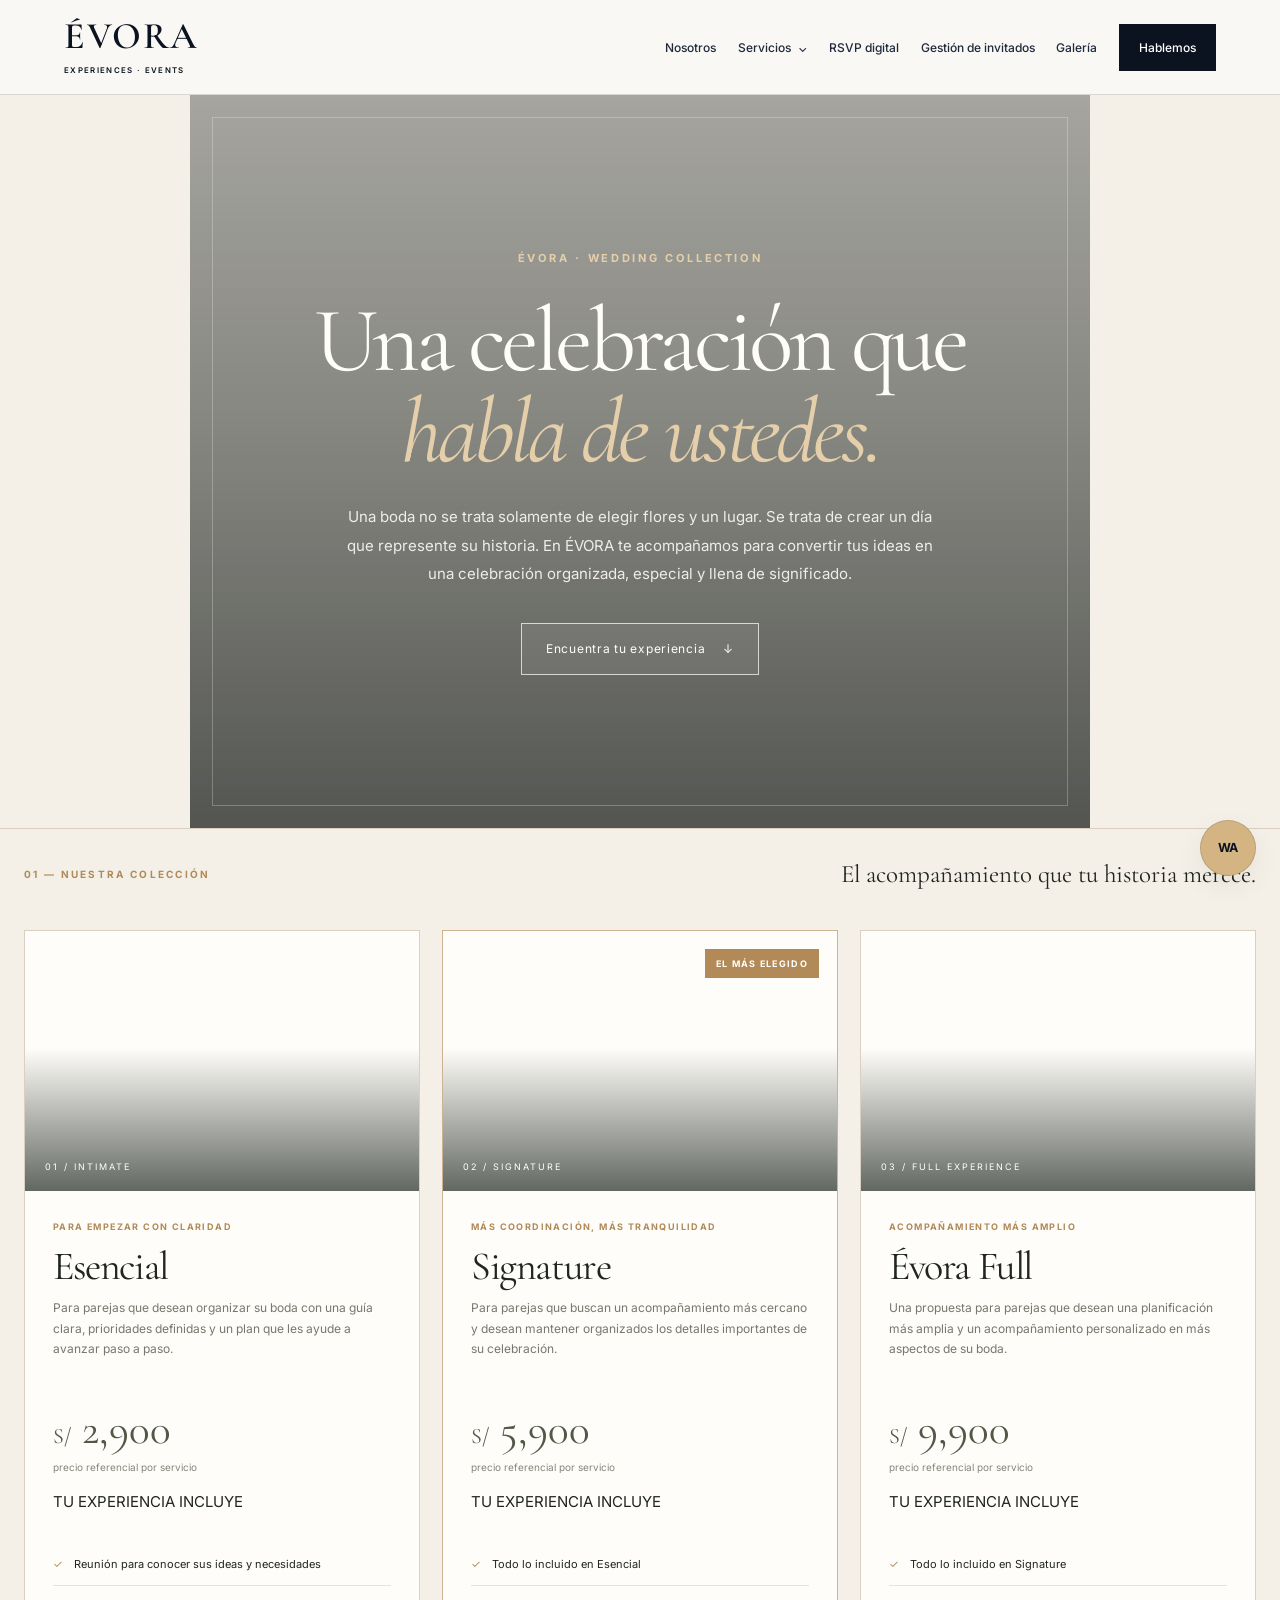
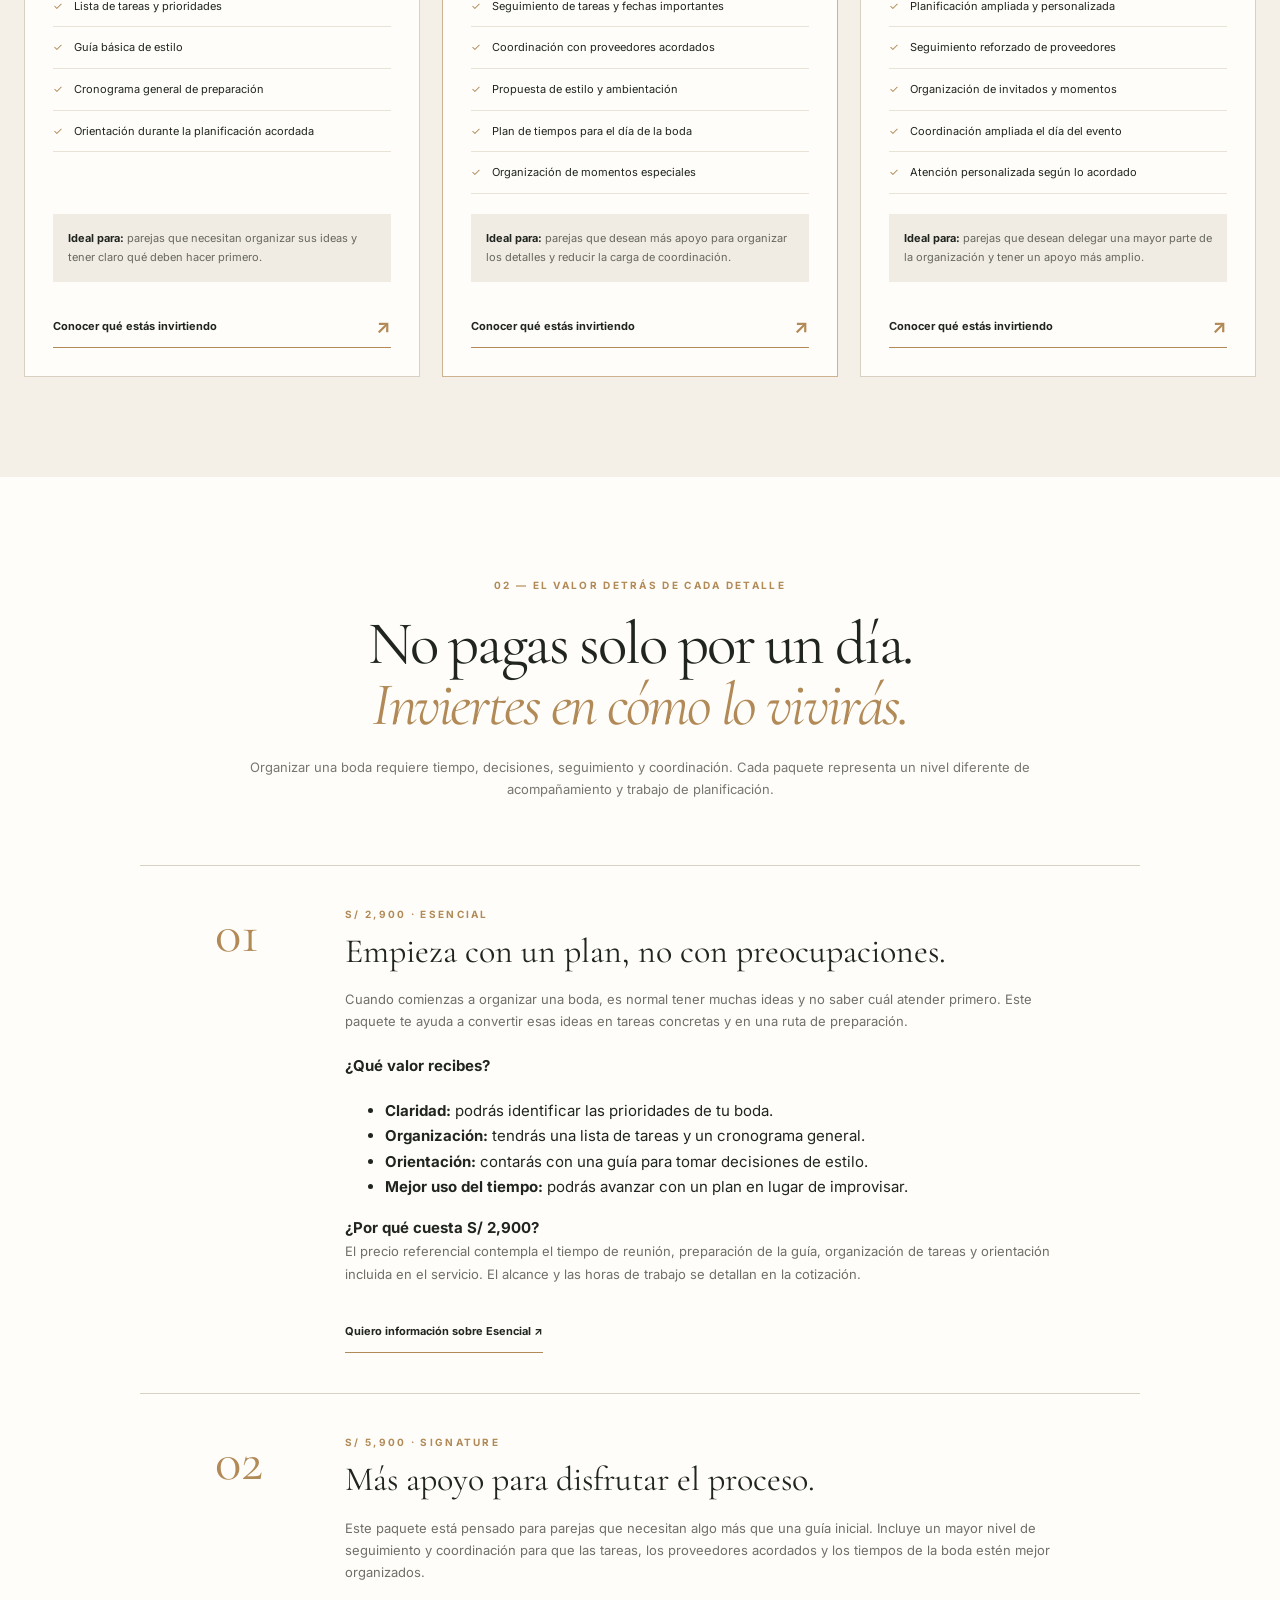
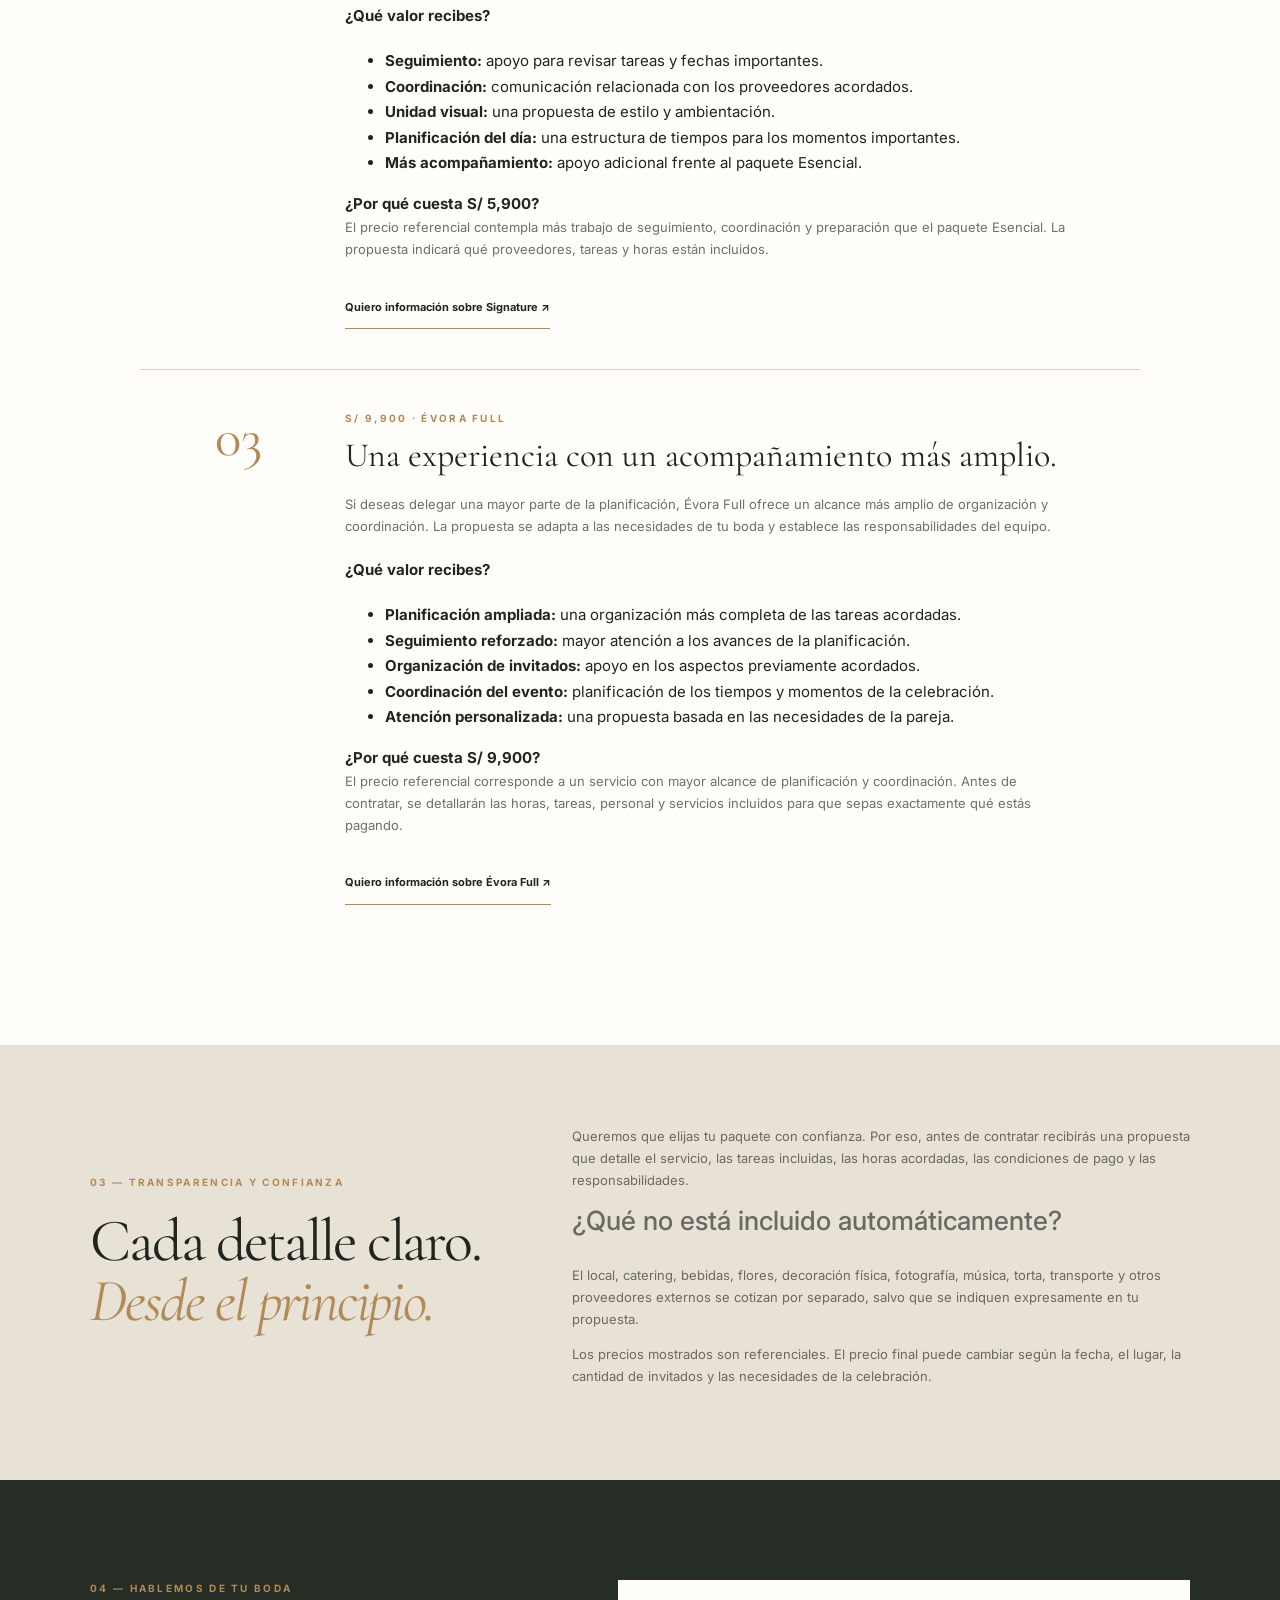
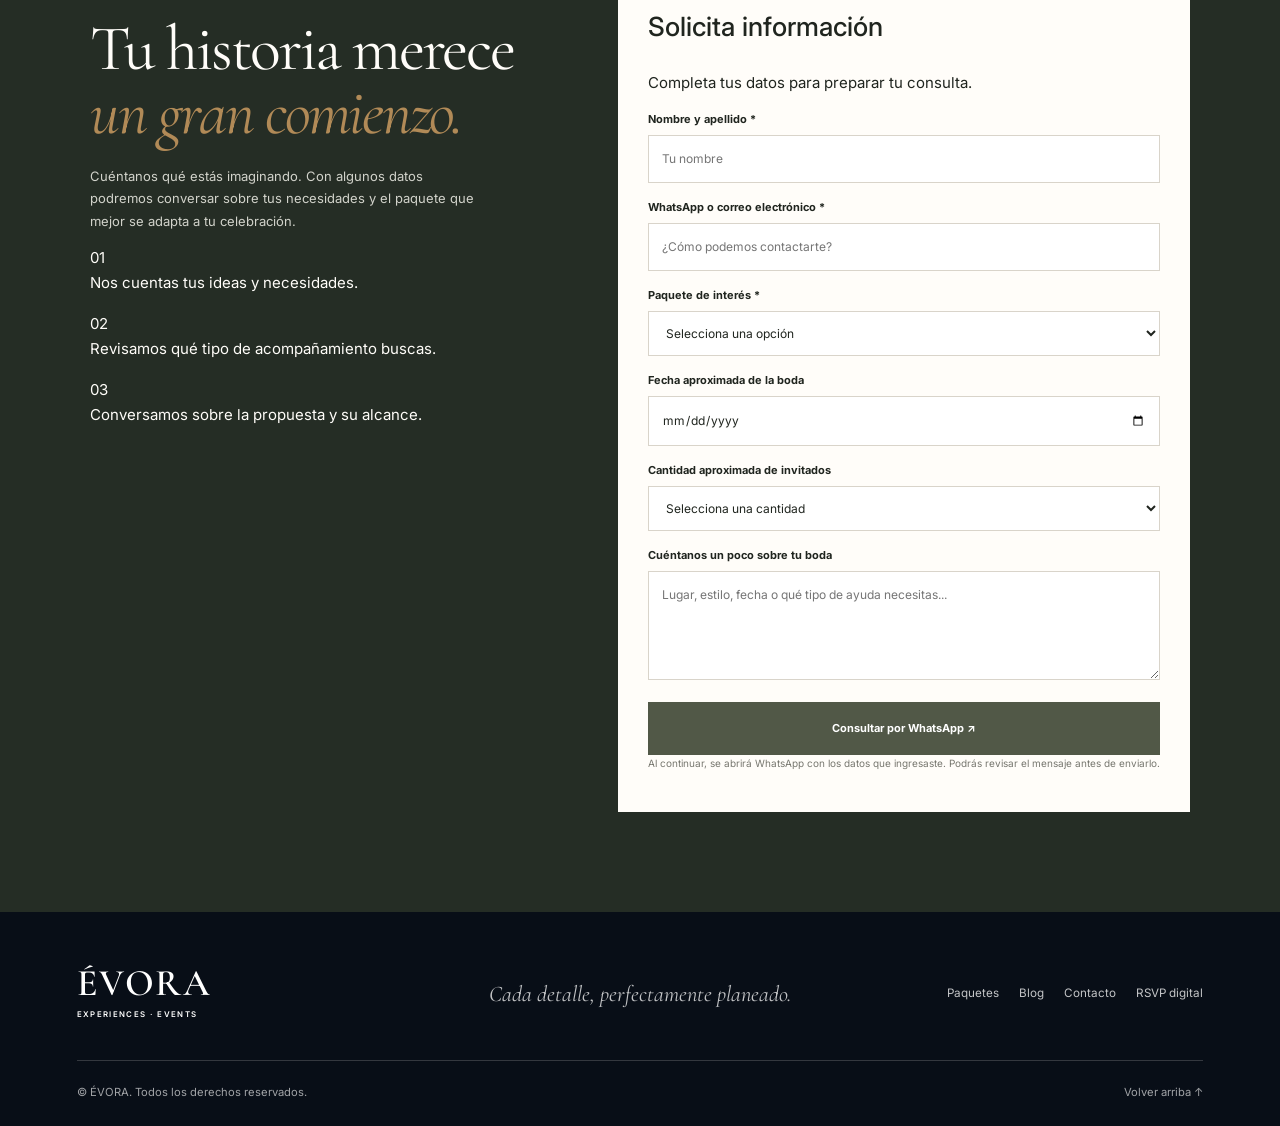
==== commit 876dd41f: "Agregar animación a los paquetes y correciones menores" ====
--- a/bodas.html
+++ b/bodas.html
@@ -18,7 +18,7 @@
 
     <!-- Estilos exclusivos de Bodas -->
     <link rel="stylesheet" href="./css/bodas.css">
-</head>
+</head> 
 
 <body>
 
@@ -105,7 +105,7 @@
         <div class="wp-grid">
 
             <!-- ESENCIAL -->
-            <article class="wp-card">
+            <article class="wp-card wp-card-essential">
 
                 <div class="wp-photo wp-photo-one">
                     <span>01 / INTIMATE</span>
@@ -152,7 +152,7 @@
             </article>
 
             <!-- SIGNATURE -->
-            <article class="wp-card wp-card-featured">
+            <article class="wp-card wp-card-signature wp-card-featured">
 
                 <div class="wp-ribbon">EL MÁS ELEGIDO</div>
 
@@ -202,7 +202,7 @@
             </article>
 
             <!-- ÉVORA FULL -->
-            <article class="wp-card">
+            <article class="wp-card wp-card-full">
 
                 <div class="wp-photo wp-photo-three">
                     <span>03 / FULL EXPERIENCE</span>
@@ -607,6 +607,7 @@
 
         </form>
     </section>
+</main>
 
     <!-- CIERRE -->
         <!-- PIE DE PÁGINA -->
@@ -637,8 +638,6 @@
             <a class="back-top" href="#inicio">Volver arriba ↑</a>
         </div>
     </footer>
-
-</main>
 
 <!-- WHATSAPP -->
 <a
@@ -651,7 +650,6 @@
     <span aria-hidden="true">WA</span>
 </a>
 
-</main>
 
 <!-- JavaScript: archivo dentro de la carpeta js -->
 <script src="./js/bodas.js"></script>
--- a/css/bodas.css
+++ b/css/bodas.css
@@ -603,7 +603,7 @@
 
 /* FOOTER GLOBAL */
 
-.wedding-packages > .footer {
+.footer {
     width: 100%;
     margin: 0;
     padding: 55px 6% 24px;
@@ -612,39 +612,39 @@
     font-family: var(--font-body, "Inter", Arial, sans-serif);
 }
 
-.wedding-packages > .footer .logo-footer {
+.footer .logo-footer {
     color: #FFFFFF;
 }
 
-.wedding-packages > .footer .logo-dot {
+.footer .logo-dot {
     color: var(--color-gold, #D4B483);
 }
 
-.wedding-packages > .footer .logo-caption {
+.footer .logo-caption {
     color: inherit;
 }
 
-.wedding-packages > .footer .footer-tagline {
+.footer .footer-tagline {
     color: rgba(255, 255, 255, 0.75);
     font-family: var(--font-display, "Cormorant Garamond", Georgia, serif);
 }
 
-.wedding-packages > .footer .footer-links a {
+.footer .footer-links a {
     color: rgba(255, 255, 255, 0.76);
     font-size: 0.73rem;
 }
 
-.wedding-packages > .footer .footer-links a:hover,
-.wedding-packages > .footer .back-top:hover {
+.footer .footer-links a:hover,
+.footer .back-top:hover {
     color: var(--color-gold, #D4B483);
 }
 
-.wedding-packages > .footer .footer-bottom {
+.footer .footer-bottom {
     border-top: 1px solid var(--color-dark-line, rgba(250, 248, 244, 0.18));
 }
 
-.wedding-packages > .footer .footer-bottom small,
-.wedding-packages > .footer .back-top {
+.footer .footer-bottom small,
+.footer .back-top {
     color: rgba(255, 255, 255, 0.62);
     font-size: 0.7rem;
 }
@@ -668,7 +668,7 @@
         width: 88%;
     }
 
-    .wedding-packages > .footer {
+    .footer {
         padding: 45px 6% 22px;
     }
 }
@@ -810,3 +810,101 @@
         line-height: 1.8;
     }
 }
+
+/* ==========================================
+   ÉVORA · ANIMACIONES DE PAQUETES
+   Intensidad progresiva según categoría
+   ========================================== */
+
+.wp-card {
+    position: relative;
+    overflow: hidden;
+    transform: translateY(0);
+    transition:
+        transform 450ms cubic-bezier(0.2, 0.8, 0.2, 1),
+        box-shadow 450ms ease,
+        border-color 350ms ease;
+}
+
+/* ESENCIAL — Movimiento discreto */
+
+.wp-card-essential:hover {
+    transform: translateY(-5px);
+    box-shadow: 0 14px 32px rgba(32, 37, 31, 0.10);
+}
+
+/* SIGNATURE — Mayor presencia */
+
+.wp-card-signature {
+    border-color: rgba(177, 138, 87, 0.65);
+}
+
+.wp-card-signature:hover {
+    transform: translateY(-10px);
+    box-shadow: 0 22px 45px rgba(32, 37, 31, 0.15);
+    border-color: var(--wp-gold);
+}
+
+/* ÉVORA FULL — Experiencia premium */
+
+.wp-card-full:hover {
+    transform: translateY(-15px);
+    box-shadow: 0 30px 60px rgba(32, 37, 31, 0.20);
+    border-color: var(--wp-gold);
+}
+
+/* Movimiento de las fotografías */
+
+.wp-photo {
+    overflow: hidden;
+}
+
+.wp-photo {
+    transition: transform 650ms cubic-bezier(0.2, 0.8, 0.2, 1);
+}
+
+.wp-card-essential:hover .wp-photo {
+    transform: scale(1.015);
+}
+
+.wp-card-signature:hover .wp-photo {
+    transform: scale(1.035);
+}
+
+.wp-card-full:hover .wp-photo {
+    transform: scale(1.055);
+}
+
+/* Accesibilidad: reducir movimiento si el usuario lo solicita */
+
+@media (prefers-reduced-motion: reduce) {
+    .wp-card,
+    .wp-photo {
+        transition: none;
+    }
+
+    .wp-card-essential:hover,
+    .wp-card-signature:hover,
+    .wp-card-full:hover {
+        transform: none;
+    }
+
+    .wp-card-essential:hover .wp-photo,
+    .wp-card-signature:hover .wp-photo,
+    .wp-card-full:hover .wp-photo {
+        transform: none;
+    }
+}
+
+/* En pantallas táctiles no forzamos efectos hover */
+
+@media (hover: none) {
+    .wp-card:hover {
+        transform: none;
+        box-shadow: none;
+    }
+
+    .wp-card:hover .wp-photo {
+        transform: none;
+    }
+}
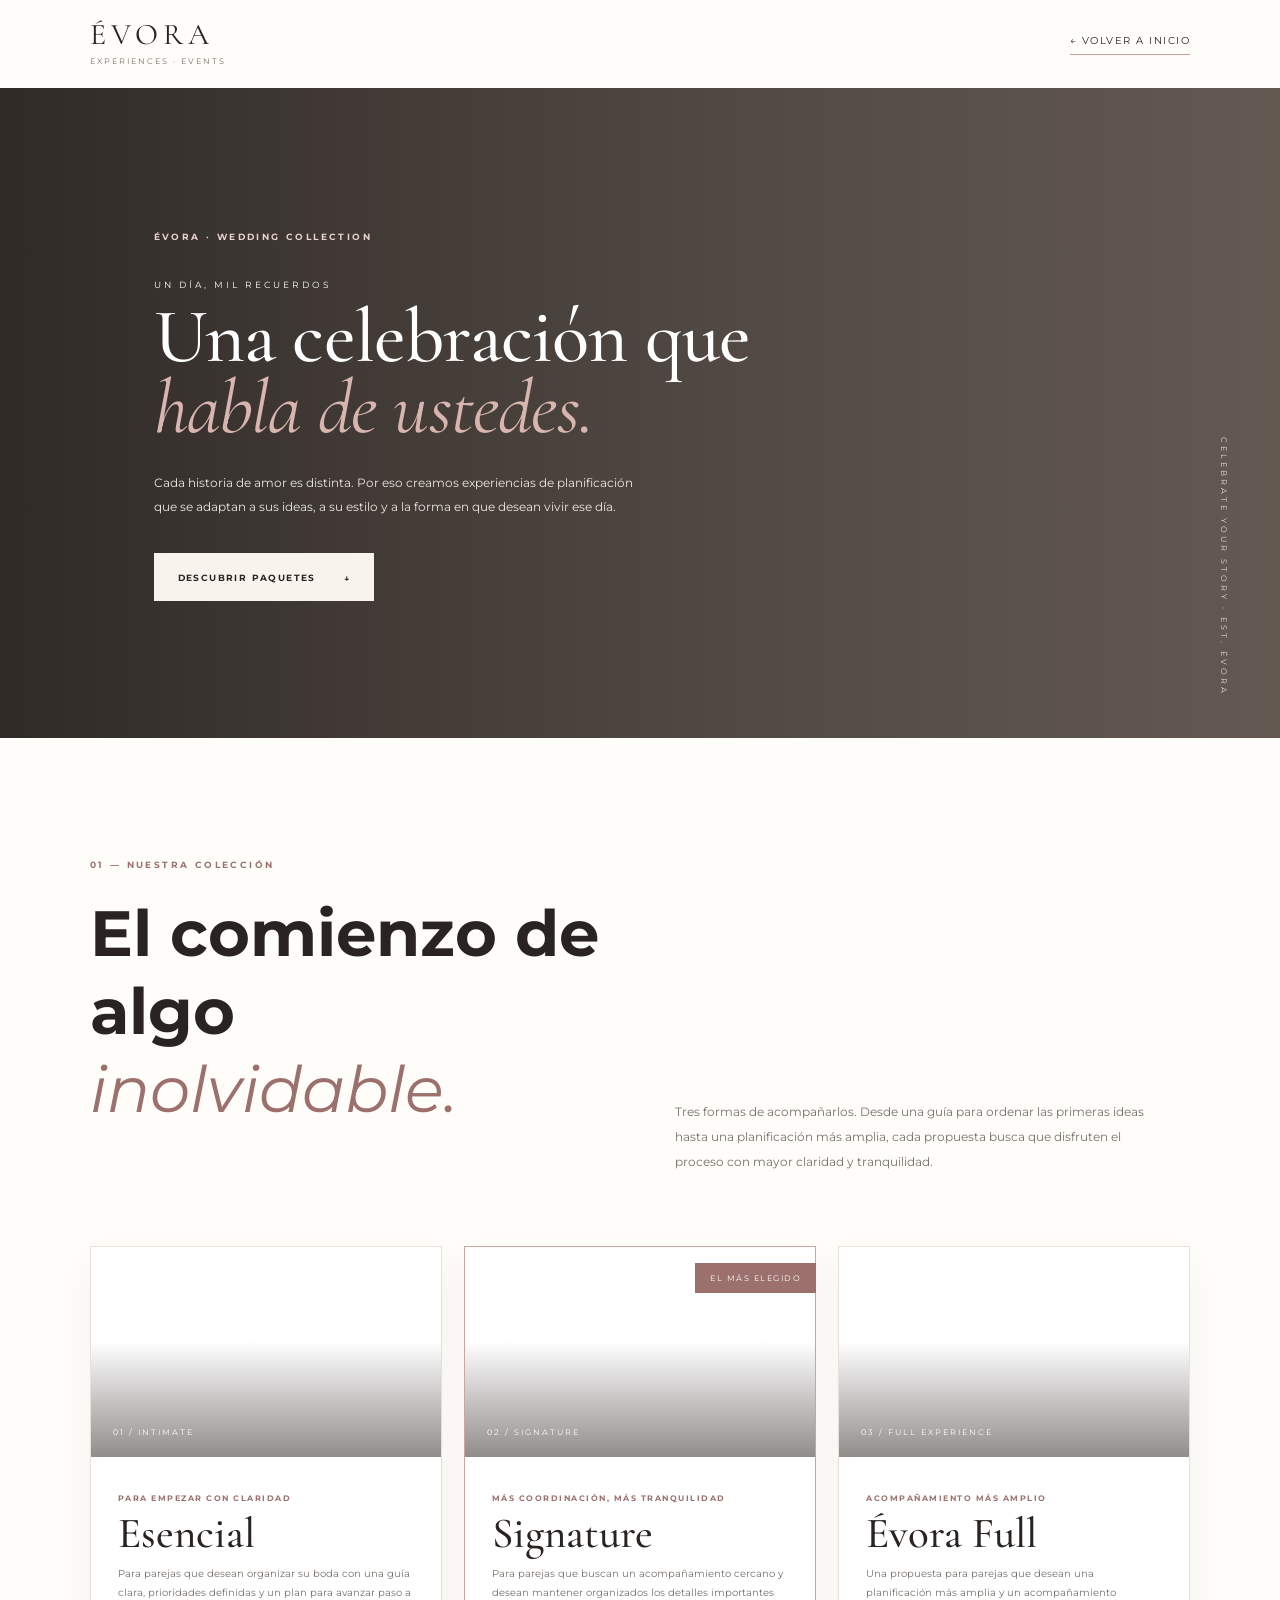
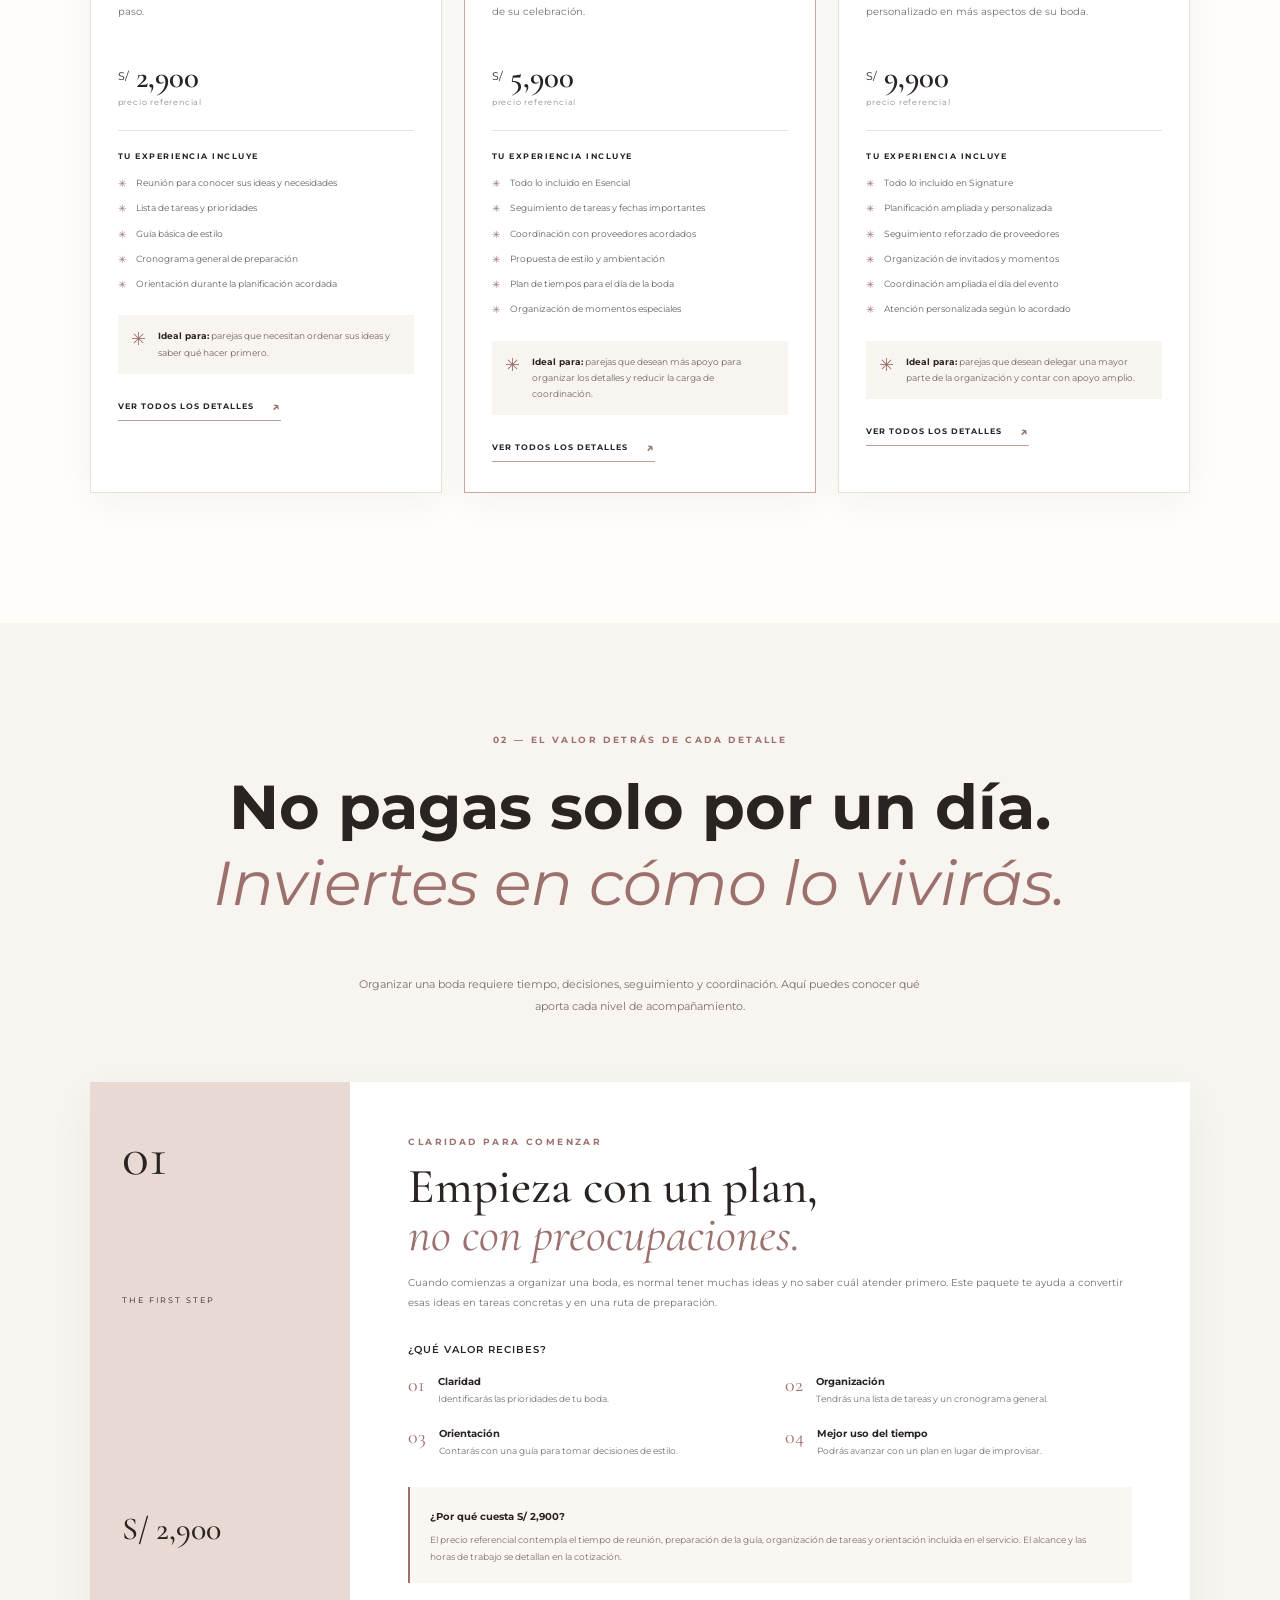
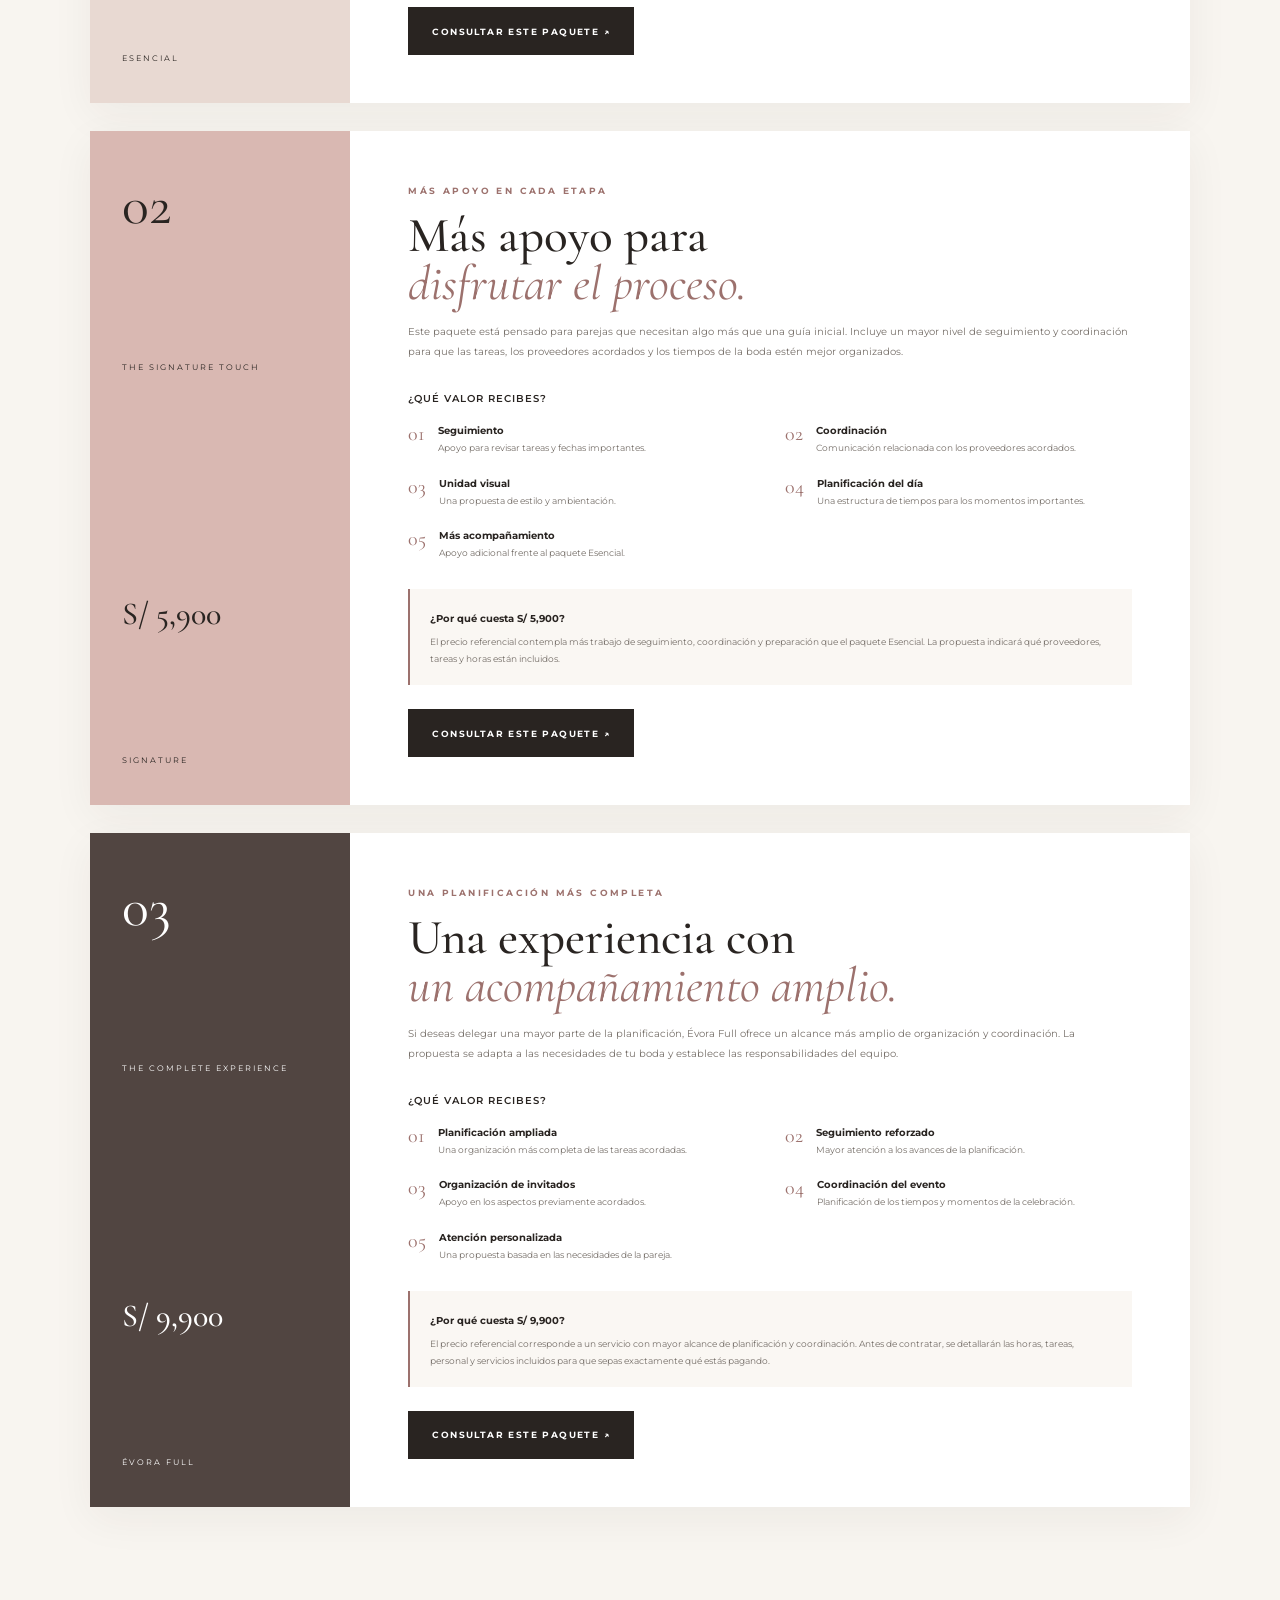
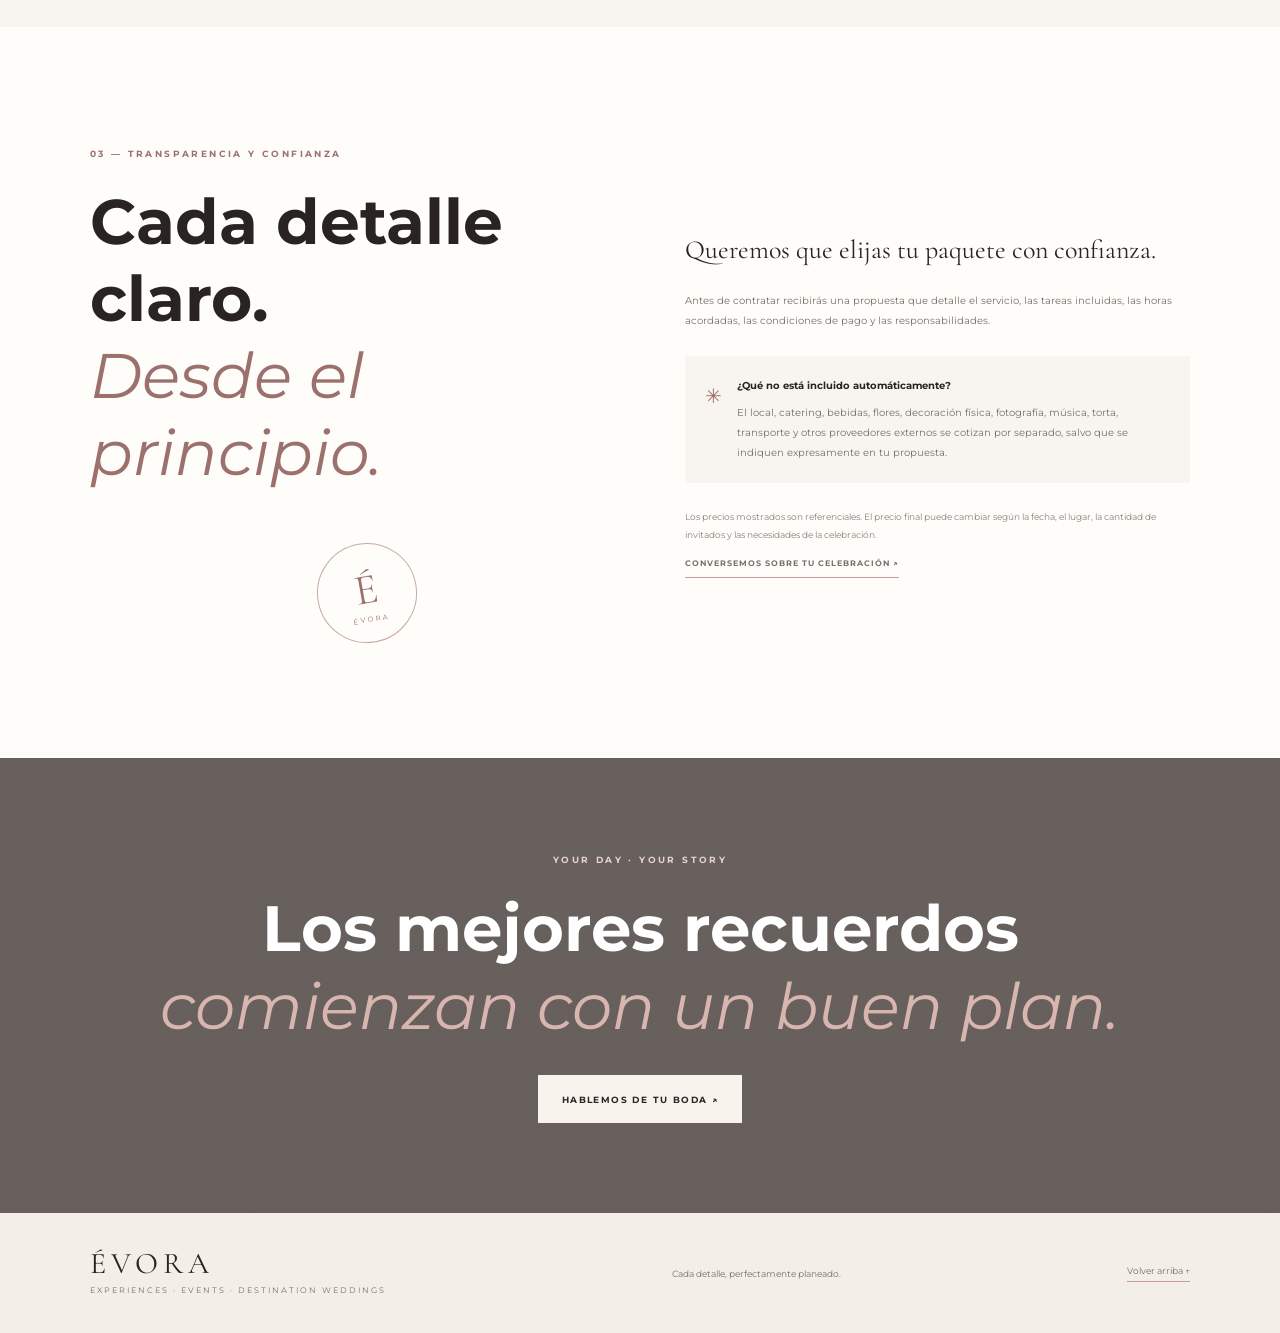
==== commit 4896f571: "correguido" ====
--- a/bodas.html
+++ b/bodas.html
@@ -1,658 +1,512 @@
-
 <!DOCTYPE html>
 <html lang="es">
 <head>
-    <meta charset="UTF-8">
-    <meta name="viewport" content="width=device-width, initial-scale=1.0">
-
-    <title>Paquetes de Bodas | ÉVORA</title>
-    <meta name="description" content="Descubre los paquetes de planificación de bodas de ÉVORA. Encuentra el acompañamiento ideal para organizar una celebración especial.">
-
-    <!-- Fuentes -->
-    <link rel="preconnect" href="https://fonts.googleapis.com">
-    <link rel="preconnect" href="https://fonts.gstatic.com" crossorigin>
-    <link href="https://fonts.googleapis.com/css2?family=Cormorant+Garamond:wght@400;500;600&family=Inter:wght@400;500;600;700&display=swap" rel="stylesheet">
-
-    <!-- Sistema visual global de ÉVORA -->
-    <link rel="stylesheet" href="./css/estilos.css">
-
-    <!-- Estilos exclusivos de Bodas -->
-    <link rel="stylesheet" href="./css/bodas.css">
-</head> 
+  <meta charset="UTF-8">
+  <meta name="viewport" content="width=device-width, initial-scale=1.0">
+  <meta name="description" content="Conoce los paquetes de planificación de bodas de ÉVORA.">
+  <title>Paquetes de Bodas | ÉVORA</title>
+
+  <link rel="preconnect" href="https://fonts.googleapis.com">
+  <link rel="preconnect" href="https://fonts.gstatic.com" crossorigin>
+
+  <link href="https://fonts.googleapis.com/css2?family=Cormorant+Garamond:wght@400;500;600;700&family=Montserrat:wght@400;500;600;700&display=swap" rel="stylesheet">
+
+  <link rel="stylesheet" href="./css/bodas.css">
+</head>
 
 <body>
 
-<!-- CABECERA Y NAVEGACIÓN -->
-<header class="header" id="inicio">
-    <div class="header-inner">
-        <a class="logo" href="index.html" aria-label="ÉVORA, página de inicio">
-            ÉVORA<span class="logo-dot"></span>
-            <span class="logo-caption">EXPERIENCES · EVENTS</span>
+<main class="wedding-page" id="inicio">
+
+  <!-- NAVEGACIÓN -->
+  <nav class="topbar">
+    <a class="brand" href="./index.html">
+      ÉVORA
+      <span>EXPERIENCES · EVENTS</span>
+    </a>
+
+    <a class="back-link" href="./index.html">← Volver a Inicio</a>
+  </nav>
+
+  <!-- PORTADA -->
+  <header class="hero">
+    <div class="hero-image"></div>
+
+    <div class="hero-content">
+      <span class="eyebrow">ÉVORA · WEDDING COLLECTION</span>
+      <p class="hero-overline">UN DÍA, MIL RECUERDOS</p>
+
+      <h1>Una celebración que<br>
+        <em>habla de ustedes.</em>
+      </h1>
+
+      <p class="hero-copy">
+        Cada historia de amor es distinta. Por eso creamos
+        experiencias de planificación que se adaptan a sus ideas,
+        a su estilo y a la forma en que desean vivir ese día.
+      </p>
+
+      <a class="button button-light" href="#coleccion">
+        Descubrir paquetes <span>↓</span>
+      </a>
+    </div>
+
+    <span class="hero-side-note">
+      CELEBRATE YOUR STORY · EST. ÉVORA
+    </span>
+  </header>
+
+  <!-- PRESENTACIÓN -->
+  <section class="intro section-wrap" id="coleccion">
+    <div>
+      <span class="eyebrow">01 — NUESTRA COLECCIÓN</span>
+      <h2>El comienzo de algo<br>
+        <em>inolvidable.</em>
+      </h2>
+    </div>
+
+    <p class="intro-text">
+      Tres formas de acompañarlos. Desde una guía para ordenar
+      las primeras ideas hasta una planificación más amplia,
+      cada propuesta busca que disfruten el proceso con mayor
+      claridad y tranquilidad.
+    </p>
+  </section>
+
+  <!-- TARJETAS DE PAQUETES -->
+  <section class="package-grid section-wrap">
+
+    <!-- ESENCIAL -->
+    <article class="package-card">
+      <div class="package-photo photo-essential">
+        <span>01 / INTIMATE</span>
+        <b>01</b>
+      </div>
+
+      <div class="package-body">
+        <span class="package-tag">PARA EMPEZAR CON CLARIDAD</span>
+        <h3>Esencial</h3>
+
+        <p class="package-description">
+          Para parejas que desean organizar su boda con una
+          guía clara, prioridades definidas y un plan para
+          avanzar paso a paso.
+        </p>
+
+        <div class="price">
+          <span>S/</span> 2,900
+          <small>precio referencial</small>
+        </div>
+
+        <div class="mini-divider"></div>
+
+        <p class="includes-heading">TU EXPERIENCIA INCLUYE</p>
+
+        <ul class="feature-list">
+          <li>Reunión para conocer sus ideas y necesidades</li>
+          <li>Lista de tareas y prioridades</li>
+          <li>Guía básica de estilo</li>
+          <li>Cronograma general de preparación</li>
+          <li>Orientación durante la planificación acordada</li>
+        </ul>
+
+        <div class="ideal">
+          <span>✳</span>
+          <p><strong>Ideal para:</strong> parejas que necesitan
+            ordenar sus ideas y saber qué hacer primero.</p>
+        </div>
+
+        <a class="text-link" href="#detalle-esencial">
+          Ver todos los detalles <span>↗</span>
         </a>
-
-        <button
-            class="menu-toggle"
-            id="menuToggle"
-            type="button"
-            aria-label="Abrir menú"
-            aria-controls="navMenu"
-            aria-expanded="false"
-        >
-            <span></span>
-            <span></span>
-        </button>
-
-        <nav class="nav" id="navMenu" aria-label="Navegación principal">
-            <a href="nosotros.html">Nosotros</a>
-
-            <div class="nav-dropdown">
-                <button
-                    class="nav-dropdown-toggle"
-                    type="button"
-                    aria-expanded="false"
-                    aria-controls="servicesMenu"
-                >
-                    Servicios <span aria-hidden="true">⌄</span>
-                </button>
-
-                <div class="nav-dropdown-menu" id="servicesMenu">
-                    <a href="bodas.html" aria-current="page">Bodas</a>
-                    <a href="bodas-destino.html">Bodas destino</a>
-                    <a href="eventos-corporativos.html">Eventos corporativos</a>
-                    <a href="ocasiones-especiales.html">Ocasiones especiales</a>
-                </div>
-            </div>
-
-            <a href="rsvp-digital.html">RSVP digital</a>
-            <a href="gestion-invitados.html">Gestión de invitados</a>
-            <a href="galeria.html">Galería</a>
-            <a class="nav-cta" href="contacto.html">Hablemos</a>
-        </nav>
+      </div>
+    </article>
+
+    <!-- SIGNATURE -->
+    <article class="package-card featured">
+      <div class="popular-label">EL MÁS ELEGIDO</div>
+
+      <div class="package-photo photo-signature">
+        <span>02 / SIGNATURE</span>
+        <b>02</b>
+      </div>
+
+      <div class="package-body">
+        <span class="package-tag">
+          MÁS COORDINACIÓN, MÁS TRANQUILIDAD
+        </span>
+
+        <h3>Signature</h3>
+
+        <p class="package-description">
+          Para parejas que buscan un acompañamiento cercano
+          y desean mantener organizados los detalles importantes
+          de su celebración.
+        </p>
+
+        <div class="price">
+          <span>S/</span> 5,900
+          <small>precio referencial</small>
+        </div>
+
+        <div class="mini-divider"></div>
+
+        <p class="includes-heading">TU EXPERIENCIA INCLUYE</p>
+
+        <ul class="feature-list">
+          <li>Todo lo incluido en Esencial</li>
+          <li>Seguimiento de tareas y fechas importantes</li>
+          <li>Coordinación con proveedores acordados</li>
+          <li>Propuesta de estilo y ambientación</li>
+          <li>Plan de tiempos para el día de la boda</li>
+          <li>Organización de momentos especiales</li>
+        </ul>
+
+        <div class="ideal">
+          <span>✳</span>
+          <p><strong>Ideal para:</strong> parejas que desean más
+            apoyo para organizar los detalles y reducir la carga
+            de coordinación.</p>
+        </div>
+
+        <a class="text-link" href="#detalle-signature">
+          Ver todos los detalles <span>↗</span>
+        </a>
+      </div>
+    </article>
+
+    <!-- ÉVORA FULL -->
+    <article class="package-card">
+      <div class="package-photo photo-full">
+        <span>03 / FULL EXPERIENCE</span>
+        <b>03</b>
+      </div>
+
+      <div class="package-body">
+        <span class="package-tag">
+          ACOMPAÑAMIENTO MÁS AMPLIO
+        </span>
+
+        <h3>Évora Full</h3>
+
+        <p class="package-description">
+          Una propuesta para parejas que desean una planificación
+          más amplia y un acompañamiento personalizado en más
+          aspectos de su boda.
+        </p>
+
+        <div class="price">
+          <span>S/</span> 9,900
+          <small>precio referencial</small>
+        </div>
+
+        <div class="mini-divider"></div>
+
+        <p class="includes-heading">TU EXPERIENCIA INCLUYE</p>
+
+        <ul class="feature-list">
+          <li>Todo lo incluido en Signature</li>
+          <li>Planificación ampliada y personalizada</li>
+          <li>Seguimiento reforzado de proveedores</li>
+          <li>Organización de invitados y momentos</li>
+          <li>Coordinación ampliada el día del evento</li>
+          <li>Atención personalizada según lo acordado</li>
+        </ul>
+
+        <div class="ideal">
+          <span>✳</span>
+          <p><strong>Ideal para:</strong> parejas que desean
+            delegar una mayor parte de la organización y contar
+            con apoyo amplio.</p>
+        </div>
+
+        <a class="text-link" href="#detalle-full">
+          Ver todos los detalles <span>↗</span>
+        </a>
+      </div>
+    </article>
+
+  </section>
+
+  <!-- DETALLES DE LOS PAQUETES -->
+  <section class="details-section">
+
+    <div class="details-heading section-wrap">
+      <span class="eyebrow">02 — EL VALOR DETRÁS DE CADA DETALLE</span>
+
+      <h2>No pagas solo por un día.<br>
+        <em>Inviertes en cómo lo vivirás.</em>
+      </h2>
+
+      <p>
+        Organizar una boda requiere tiempo, decisiones,
+        seguimiento y coordinación. Aquí puedes conocer
+        qué aporta cada nivel de acompañamiento.
+      </p>
     </div>
-</header>
-
-<main class="wedding-packages" id="paquetes-bodas">
-
-    <!-- PORTADA -->
-    <header class="wp-heading">
-        <span class="wp-kicker">ÉVORA · WEDDING COLLECTION</span>
-
-        <h1>
-            Una celebración que<br>
-            <em>habla de ustedes.</em>
-        </h1>
-
-        <p>
-            Una boda no se trata solamente de elegir flores y un lugar.
-            Se trata de crear un día que represente su historia.
-            En ÉVORA te acompañamos para convertir tus ideas en una
-            celebración organizada, especial y llena de significado.
-        </p>
-
-        <a href="#elegir-paquete" class="wp-main-button">
-            Encuentra tu experiencia <span>↓</span>
-        </a>
-    </header>
-
-    <!-- PRESENTACIÓN DE LOS PAQUETES -->
-    <section id="elegir-paquete">
-
-        <div class="wp-intro">
-            <span>01 — NUESTRA COLECCIÓN</span>
-            <p>El acompañamiento que tu historia merece.</p>
-        </div>
-
-        <div class="wp-grid">
-
-            <!-- ESENCIAL -->
-            <article class="wp-card wp-card-essential">
-
-                <div class="wp-photo wp-photo-one">
-                    <span>01 / INTIMATE</span>
-                </div>
-
-                <div class="wp-card-content">
-
-                    <p class="wp-label">PARA EMPEZAR CON CLARIDAD</p>
-                    <h2>Esencial</h2>
-
-                    <p class="wp-description">
-                        Para parejas que desean organizar su boda con
-                        una guía clara, prioridades definidas y un plan
-                        que les ayude a avanzar paso a paso.
-                    </p>
-
-                    <div class="wp-price">
-                        <span>S/</span> 2,900
-                        <small>precio referencial por servicio</small>
-                    </div>
-
-                    <p class="wp-includes-title">TU EXPERIENCIA INCLUYE</p>
-
-                    <ul>
-                        <li>Reunión para conocer sus ideas y necesidades</li>
-                        <li>Lista de tareas y prioridades</li>
-                        <li>Guía básica de estilo</li>
-                        <li>Cronograma general de preparación</li>
-                        <li>Orientación durante la planificación acordada</li>
-                    </ul>
-
-                    <div class="wp-best">
-                        <strong>Ideal para:</strong>
-                        parejas que necesitan organizar sus ideas y
-                        tener claro qué deben hacer primero.
-                    </div>
-
-                    <a href="#detalle-esencial" class="wp-link">
-                        Conocer qué estás invirtiendo
-                        <span>↗</span>
-                    </a>
-
-                </div>
-            </article>
-
-            <!-- SIGNATURE -->
-            <article class="wp-card wp-card-signature wp-card-featured">
-
-                <div class="wp-ribbon">EL MÁS ELEGIDO</div>
-
-                <div class="wp-photo wp-photo-two">
-                    <span>02 / SIGNATURE</span>
-                </div>
-
-                <div class="wp-card-content">
-
-                    <p class="wp-label">MÁS COORDINACIÓN, MÁS TRANQUILIDAD</p>
-                    <h2>Signature</h2>
-
-                    <p class="wp-description">
-                        Para parejas que buscan un acompañamiento más
-                        cercano y desean mantener organizados los
-                        detalles importantes de su celebración.
-                    </p>
-
-                    <div class="wp-price">
-                        <span>S/</span> 5,900
-                        <small>precio referencial por servicio</small>
-                    </div>
-
-                    <p class="wp-includes-title">TU EXPERIENCIA INCLUYE</p>
-
-                    <ul>
-                        <li>Todo lo incluido en Esencial</li>
-                        <li>Seguimiento de tareas y fechas importantes</li>
-                        <li>Coordinación con proveedores acordados</li>
-                        <li>Propuesta de estilo y ambientación</li>
-                        <li>Plan de tiempos para el día de la boda</li>
-                        <li>Organización de momentos especiales</li>
-                    </ul>
-
-                    <div class="wp-best">
-                        <strong>Ideal para:</strong>
-                        parejas que desean más apoyo para organizar
-                        los detalles y reducir la carga de coordinación.
-                    </div>
-
-                    <a href="#detalle-signature" class="wp-link">
-                        Conocer qué estás invirtiendo
-                        <span>↗</span>
-                    </a>
-
-                </div>
-            </article>
-
-            <!-- ÉVORA FULL -->
-            <article class="wp-card wp-card-full">
-
-                <div class="wp-photo wp-photo-three">
-                    <span>03 / FULL EXPERIENCE</span>
-                </div>
-
-                <div class="wp-card-content">
-
-                    <p class="wp-label">ACOMPAÑAMIENTO MÁS AMPLIO</p>
-                    <h2>Évora Full</h2>
-
-                    <p class="wp-description">
-                        Una propuesta para parejas que desean una
-                        planificación más amplia y un acompañamiento
-                        personalizado en más aspectos de su boda.
-                    </p>
-
-                    <div class="wp-price">
-                        <span>S/</span> 9,900
-                        <small>precio referencial por servicio</small>
-                    </div>
-
-                    <p class="wp-includes-title">TU EXPERIENCIA INCLUYE</p>
-
-                    <ul>
-                        <li>Todo lo incluido en Signature</li>
-                        <li>Planificación ampliada y personalizada</li>
-                        <li>Seguimiento reforzado de proveedores</li>
-                        <li>Organización de invitados y momentos</li>
-                        <li>Coordinación ampliada el día del evento</li>
-                        <li>Atención personalizada según lo acordado</li>
-                    </ul>
-
-                    <div class="wp-best">
-                        <strong>Ideal para:</strong>
-                        parejas que desean delegar una mayor parte
-                        de la organización y tener un apoyo más amplio.
-                    </div>
-
-                    <a href="#detalle-full" class="wp-link">
-                        Conocer qué estás invirtiendo
-                        <span>↗</span>
-                    </a>
-
-                </div>
-            </article>
-
-        </div>
-    </section>
-
-    <!-- EXPLICACIÓN DEL VALOR -->
-    <section class="wp-details" id="valor-de-tu-inversion">
-
-        <div class="wp-details-heading">
-            <span class="wp-kicker">02 — EL VALOR DETRÁS DE CADA DETALLE</span>
-
-            <h2>
-                No pagas solo por un día.<br>
-                <em>Inviertes en cómo lo vivirás.</em>
-            </h2>
-
+
+    <div class="detail-list section-wrap">
+
+      <!-- DETALLE ESENCIAL -->
+      <article class="detail-panel" id="detalle-esencial">
+
+        <div class="detail-aside">
+          <span>01</span>
+          <p>THE FIRST STEP</p>
+          <div class="detail-price">S/ 2,900</div>
+          <small>ESENCIAL</small>
+        </div>
+
+        <div class="detail-main">
+          <span class="eyebrow">CLARIDAD PARA COMENZAR</span>
+
+          <h3>Empieza con un plan,<br>
+            <em>no con preocupaciones.</em>
+          </h3>
+
+          <p>
+            Cuando comienzas a organizar una boda, es normal
+            tener muchas ideas y no saber cuál atender primero.
+            Este paquete te ayuda a convertir esas ideas en
+            tareas concretas y en una ruta de preparación.
+          </p>
+
+          <h4>¿Qué valor recibes?</h4>
+
+          <div class="value-grid">
+            <div><b>01</b><p><strong>Claridad</strong><br>
+              Identificarás las prioridades de tu boda.</p></div>
+
+            <div><b>02</b><p><strong>Organización</strong><br>
+              Tendrás una lista de tareas y un cronograma general.</p></div>
+
+            <div><b>03</b><p><strong>Orientación</strong><br>
+              Contarás con una guía para tomar decisiones de estilo.</p></div>
+
+            <div><b>04</b><p><strong>Mejor uso del tiempo</strong><br>
+              Podrás avanzar con un plan en lugar de improvisar.</p></div>
+          </div>
+
+          <div class="investment-note">
+            <strong>¿Por qué cuesta S/ 2,900?</strong>
             <p>
-                Organizar una boda requiere tiempo, decisiones, seguimiento
-                y coordinación. Cada paquete representa un nivel diferente
-                de acompañamiento y trabajo de planificación.
+              El precio referencial contempla el tiempo de reunión,
+              preparación de la guía, organización de tareas y
+              orientación incluida en el servicio. El alcance y
+              las horas de trabajo se detallan en la cotización.
             </p>
-        </div>
-
-        <!-- DETALLE ESENCIAL -->
-        <article class="wp-detail" id="detalle-esencial">
-
-            <div class="wp-detail-number">01</div>
-
-            <div class="wp-detail-content">
-
-                <p class="wp-label">S/ 2,900 · ESENCIAL</p>
-
-                <h3>Empieza con un plan, no con preocupaciones.</h3>
-
-                <p>
-                    Cuando comienzas a organizar una boda, es normal tener
-                    muchas ideas y no saber cuál atender primero. Este
-                    paquete te ayuda a convertir esas ideas en tareas
-                    concretas y en una ruta de preparación.
-                </p>
-
-                <h4>¿Qué valor recibes?</h4>
-
-                <ul class="wp-value-list">
-                    <li>
-                        <strong>Claridad:</strong>
-                        podrás identificar las prioridades de tu boda.
-                    </li>
-                    <li>
-                        <strong>Organización:</strong>
-                        tendrás una lista de tareas y un cronograma general.
-                    </li>
-                    <li>
-                        <strong>Orientación:</strong>
-                        contarás con una guía para tomar decisiones de estilo.
-                    </li>
-                    <li>
-                        <strong>Mejor uso del tiempo:</strong>
-                        podrás avanzar con un plan en lugar de improvisar.
-                    </li>
-                </ul>
-
-                <div class="wp-investment-note">
-                    <strong>¿Por qué cuesta S/ 2,900?</strong>
-                    <p>
-                        El precio referencial contempla el tiempo de reunión,
-                        preparación de la guía, organización de tareas y
-                        orientación incluida en el servicio. El alcance y
-                        las horas de trabajo se detallan en la cotización.
-                    </p>
-                </div>
-
-                <a href="#solicitar-cotizacion"
-                   class="wp-detail-cta"
-                   data-paquete="Esencial">
-                    Quiero información sobre Esencial ↗
-                </a>
-
-            </div>
-        </article>
-
-        <!-- DETALLE SIGNATURE -->
-        <article class="wp-detail" id="detalle-signature">
-
-            <div class="wp-detail-number">02</div>
-
-            <div class="wp-detail-content">
-
-                <p class="wp-label">S/ 5,900 · SIGNATURE</p>
-
-                <h3>Más apoyo para disfrutar el proceso.</h3>
-
-                <p>
-                    Este paquete está pensado para parejas que necesitan
-                    algo más que una guía inicial. Incluye un mayor nivel
-                    de seguimiento y coordinación para que las tareas,
-                    los proveedores acordados y los tiempos de la boda
-                    estén mejor organizados.
-                </p>
-
-                <h4>¿Qué valor recibes?</h4>
-
-                <ul class="wp-value-list">
-                    <li>
-                        <strong>Seguimiento:</strong>
-                        apoyo para revisar tareas y fechas importantes.
-                    </li>
-                    <li>
-                        <strong>Coordinación:</strong>
-                        comunicación relacionada con los proveedores acordados.
-                    </li>
-                    <li>
-                        <strong>Unidad visual:</strong>
-                        una propuesta de estilo y ambientación.
-                    </li>
-                    <li>
-                        <strong>Planificación del día:</strong>
-                        una estructura de tiempos para los momentos importantes.
-                    </li>
-                    <li>
-                        <strong>Más acompañamiento:</strong>
-                        apoyo adicional frente al paquete Esencial.
-                    </li>
-                </ul>
-
-                <div class="wp-investment-note">
-                    <strong>¿Por qué cuesta S/ 5,900?</strong>
-                    <p>
-                        El precio referencial contempla más trabajo de
-                        seguimiento, coordinación y preparación que el
-                        paquete Esencial. La propuesta indicará qué
-                        proveedores, tareas y horas están incluidos.
-                    </p>
-                </div>
-
-                <a href="#solicitar-cotizacion"
-                   class="wp-detail-cta"
-                   data-paquete="Signature">
-                    Quiero información sobre Signature ↗
-                </a>
-
-            </div>
-        </article>
-
-        <!-- DETALLE ÉVORA FULL -->
-        <article class="wp-detail" id="detalle-full">
-
-            <div class="wp-detail-number">03</div>
-
-            <div class="wp-detail-content">
-
-                <p class="wp-label">S/ 9,900 · ÉVORA FULL</p>
-
-                <h3>Una experiencia con un acompañamiento más amplio.</h3>
-
-                <p>
-                    Si deseas delegar una mayor parte de la planificación,
-                    Évora Full ofrece un alcance más amplio de organización
-                    y coordinación. La propuesta se adapta a las necesidades
-                    de tu boda y establece las responsabilidades del equipo.
-                </p>
-
-                <h4>¿Qué valor recibes?</h4>
-
-                <ul class="wp-value-list">
-                    <li>
-                        <strong>Planificación ampliada:</strong>
-                        una organización más completa de las tareas acordadas.
-                    </li>
-                    <li>
-                        <strong>Seguimiento reforzado:</strong>
-                        mayor atención a los avances de la planificación.
-                    </li>
-                    <li>
-                        <strong>Organización de invitados:</strong>
-                        apoyo en los aspectos previamente acordados.
-                    </li>
-                    <li>
-                        <strong>Coordinación del evento:</strong>
-                        planificación de los tiempos y momentos de la celebración.
-                    </li>
-                    <li>
-                        <strong>Atención personalizada:</strong>
-                        una propuesta basada en las necesidades de la pareja.
-                    </li>
-                </ul>
-
-                <div class="wp-investment-note">
-                    <strong>¿Por qué cuesta S/ 9,900?</strong>
-                    <p>
-                        El precio referencial corresponde a un servicio
-                        con mayor alcance de planificación y coordinación.
-                        Antes de contratar, se detallarán las horas,
-                        tareas, personal y servicios incluidos para que
-                        sepas exactamente qué estás pagando.
-                    </p>
-                </div>
-
-                <a href="#solicitar-cotizacion"
-                   class="wp-detail-cta"
-                   data-paquete="Évora Full">
-                    Quiero información sobre Évora Full ↗
-                </a>
-
-            </div>
-        </article>
-
-    </section>
-
-    <!-- TRANSPARENCIA -->
-    <section class="wp-transparency">
-
+          </div>
+
+          <a class="button button-dark"
+             href="./consulta.html?paquete=Esencial"
+             data-paquete="Esencial">
+            Consultar este paquete ↗
+          </a>
+        </div>
+      </article>
+
+      <!-- DETALLE SIGNATURE -->
+      <article class="detail-panel" id="detalle-signature">
+
+        <div class="detail-aside aside-rose">
+          <span>02</span>
+          <p>THE SIGNATURE TOUCH</p>
+          <div class="detail-price">S/ 5,900</div>
+          <small>SIGNATURE</small>
+        </div>
+
+        <div class="detail-main">
+          <span class="eyebrow">MÁS APOYO EN CADA ETAPA</span>
+
+          <h3>Más apoyo para<br>
+            <em>disfrutar el proceso.</em>
+          </h3>
+
+          <p>
+            Este paquete está pensado para parejas que necesitan
+            algo más que una guía inicial. Incluye un mayor nivel
+            de seguimiento y coordinación para que las tareas,
+            los proveedores acordados y los tiempos de la boda
+            estén mejor organizados.
+          </p>
+
+          <h4>¿Qué valor recibes?</h4>
+
+          <div class="value-grid">
+            <div><b>01</b><p><strong>Seguimiento</strong><br>
+              Apoyo para revisar tareas y fechas importantes.</p></div>
+
+            <div><b>02</b><p><strong>Coordinación</strong><br>
+              Comunicación relacionada con los proveedores acordados.</p></div>
+
+            <div><b>03</b><p><strong>Unidad visual</strong><br>
+              Una propuesta de estilo y ambientación.</p></div>
+
+            <div><b>04</b><p><strong>Planificación del día</strong><br>
+              Una estructura de tiempos para los momentos importantes.</p></div>
+
+            <div><b>05</b><p><strong>Más acompañamiento</strong><br>
+              Apoyo adicional frente al paquete Esencial.</p></div>
+          </div>
+
+          <div class="investment-note">
+            <strong>¿Por qué cuesta S/ 5,900?</strong>
+            <p>
+              El precio referencial contempla más trabajo de
+              seguimiento, coordinación y preparación que el
+              paquete Esencial. La propuesta indicará qué
+              proveedores, tareas y horas están incluidos.
+            </p>
+          </div>
+
+          <a class="button button-dark"
+             href="./consulta.html?paquete=Signature"
+             data-paquete="Signature">
+            Consultar este paquete ↗
+          </a>
+        </div>
+      </article>
+
+      <!-- DETALLE ÉVORA FULL -->
+      <article class="detail-panel" id="detalle-full">
+
+        <div class="detail-aside aside-dark">
+          <span>03</span>
+          <p>THE COMPLETE EXPERIENCE</p>
+          <div class="detail-price">S/ 9,900</div>
+          <small>ÉVORA FULL</small>
+        </div>
+
+        <div class="detail-main">
+          <span class="eyebrow">UNA PLANIFICACIÓN MÁS COMPLETA</span>
+
+          <h3>Una experiencia con<br>
+            <em>un acompañamiento amplio.</em>
+          </h3>
+
+          <p>
+            Si deseas delegar una mayor parte de la planificación,
+            Évora Full ofrece un alcance más amplio de organización
+            y coordinación. La propuesta se adapta a las necesidades
+            de tu boda y establece las responsabilidades del equipo.
+          </p>
+
+          <h4>¿Qué valor recibes?</h4>
+
+          <div class="value-grid">
+            <div><b>01</b><p><strong>Planificación ampliada</strong><br>
+              Una organización más completa de las tareas acordadas.</p></div>
+
+            <div><b>02</b><p><strong>Seguimiento reforzado</strong><br>
+              Mayor atención a los avances de la planificación.</p></div>
+
+            <div><b>03</b><p><strong>Organización de invitados</strong><br>
+              Apoyo en los aspectos previamente acordados.</p></div>
+
+            <div><b>04</b><p><strong>Coordinación del evento</strong><br>
+              Planificación de los tiempos y momentos de la celebración.</p></div>
+
+            <div><b>05</b><p><strong>Atención personalizada</strong><br>
+              Una propuesta basada en las necesidades de la pareja.</p></div>
+          </div>
+
+          <div class="investment-note">
+            <strong>¿Por qué cuesta S/ 9,900?</strong>
+            <p>
+              El precio referencial corresponde a un servicio
+              con mayor alcance de planificación y coordinación.
+              Antes de contratar, se detallarán las horas, tareas,
+              personal y servicios incluidos para que sepas
+              exactamente qué estás pagando.
+            </p>
+          </div>
+
+          <a class="button button-dark"
+             href="./consulta.html?paquete=Évora%20Full"
+             data-paquete="Évora Full">
+            Consultar este paquete ↗
+          </a>
+        </div>
+      </article>
+
+    </div>
+  </section>
+
+  <!-- TRANSPARENCIA -->
+  <section class="transparency section-wrap">
+
+    <div class="transparency-mark">
+      <span class="eyebrow">03 — TRANSPARENCIA Y CONFIANZA</span>
+
+      <h2>Cada detalle claro.<br>
+        <em>Desde el principio.</em>
+      </h2>
+
+      <div class="seal">É<br><small>ÉVORA</small></div>
+    </div>
+
+    <div class="transparency-copy">
+      <p class="transparency-lead">
+        Queremos que elijas tu paquete con confianza.
+      </p>
+
+      <p>
+        Antes de contratar recibirás una propuesta que detalle
+        el servicio, las tareas incluidas, las horas acordadas,
+        las condiciones de pago y las responsabilidades.
+      </p>
+
+      <div class="notice">
+        <span>✳</span>
         <div>
-            <span class="wp-kicker">03 — TRANSPARENCIA Y CONFIANZA</span>
-
-            <h2>
-                Cada detalle claro.<br>
-                <em>Desde el principio.</em>
-            </h2>
-        </div>
-
-        <div class="wp-transparency-text">
-
-            <p>
-                Queremos que elijas tu paquete con confianza. Por eso,
-                antes de contratar recibirás una propuesta que detalle
-                el servicio, las tareas incluidas, las horas acordadas,
-                las condiciones de pago y las responsabilidades.
-            </p>
-
-            <h3>¿Qué no está incluido automáticamente?</h3>
-
-            <p>
-                El local, catering, bebidas, flores, decoración física,
-                fotografía, música, torta, transporte y otros proveedores
-                externos se cotizan por separado, salvo que se indiquen
-                expresamente en tu propuesta.
-            </p>
-
-            <p>
-                Los precios mostrados son referenciales. El precio final
-                puede cambiar según la fecha, el lugar, la cantidad de
-                invitados y las necesidades de la celebración.
-            </p>
-
-        </div>
-    </section>
-
-    <!-- FORMULARIO DE CONTACTO -->
-    <section class="wp-contact" id="solicitar-cotizacion">
-
-        <div class="wp-contact-copy">
-
-            <span class="wp-kicker">04 — HABLEMOS DE TU BODA</span>
-
-            <h2>
-                Tu historia merece<br>
-                <em>un gran comienzo.</em>
-            </h2>
-
-            <p>
-                Cuéntanos qué estás imaginando. Con algunos datos podremos
-                conversar sobre tus necesidades y el paquete que mejor
-                se adapta a tu celebración.
-            </p>
-
-            <div class="wp-contact-promise">
-                <span>01</span>
-                <p>Nos cuentas tus ideas y necesidades.</p>
-
-                <span>02</span>
-                <p>Revisamos qué tipo de acompañamiento buscas.</p>
-
-                <span>03</span>
-                <p>Conversamos sobre la propuesta y su alcance.</p>
-            </div>
-
-        </div>
-
-        <form class="wp-form" id="wpWeddingForm">
-
-            <h3>Solicita información</h3>
-
-            <p class="wp-form-intro">
-                Completa tus datos para preparar tu consulta.
-            </p>
-
-            <label for="wpNombre">Nombre y apellido *</label>
-            <input
-                type="text"
-                id="wpNombre"
-                name="nombre"
-                placeholder="Tu nombre"
-                autocomplete="name"
-                required
-            >
-
-            <label for="wpContacto">WhatsApp o correo electrónico *</label>
-            <input
-                type="text"
-                id="wpContacto"
-                name="contacto"
-                placeholder="¿Cómo podemos contactarte?"
-                required
-            >
-
-            <label for="wpPaquete">Paquete de interés *</label>
-            <select id="wpPaquete" name="paquete" required>
-                <option value="">Selecciona una opción</option>
-                <option value="Esencial — S/ 2,900">
-                    Esencial — S/ 2,900
-                </option>
-                <option value="Signature — S/ 5,900">
-                    Signature — S/ 5,900
-                </option>
-                <option value="Évora Full — S/ 9,900">
-                    Évora Full — S/ 9,900
-                </option>
-                <option value="Necesito orientación">
-                    Necesito orientación
-                </option>
-            </select>
-
-            <label for="wpFecha">Fecha aproximada de la boda</label>
-            <input
-                type="date"
-                id="wpFecha"
-                name="fecha"
-            >
-
-            <label for="wpInvitados">Cantidad aproximada de invitados</label>
-            <select id="wpInvitados" name="invitados">
-                <option value="">Selecciona una cantidad</option>
-                <option>Menos de 50</option>
-                <option>50 a 100</option>
-                <option>101 a 150</option>
-                <option>151 a 200</option>
-                <option>Más de 200</option>
-                <option>Aún no lo sabemos</option>
-            </select>
-
-            <label for="wpMensaje">Cuéntanos un poco sobre tu boda</label>
-            <textarea
-                id="wpMensaje"
-                name="mensaje"
-                rows="4"
-                placeholder="Lugar, estilo, fecha o qué tipo de ayuda necesitas..."
-            ></textarea>
-
-            <button type="submit" class="wp-submit">
-                Consultar por WhatsApp ↗
-            </button>
-
-            <p class="wp-form-note" id="wpFormStatus" aria-live="polite">
-                Al continuar, se abrirá WhatsApp con los datos que ingresaste.
-                Podrás revisar el mensaje antes de enviarlo.
-            </p>
-
-        </form>
-    </section>
+          <strong>¿Qué no está incluido automáticamente?</strong>
+          <p>
+            El local, catering, bebidas, flores, decoración física,
+            fotografía, música, torta, transporte y otros proveedores
+            externos se cotizan por separado, salvo que se indiquen
+            expresamente en tu propuesta.
+          </p>
+        </div>
+      </div>
+
+      <p class="fine-print">
+        Los precios mostrados son referenciales. El precio final
+        puede cambiar según la fecha, el lugar, la cantidad de
+        invitados y las necesidades de la celebración.
+      </p>
+
+      <a class="text-link" href="./consulta.html">
+        Conversemos sobre tu celebración ↗
+      </a>
+    </div>
+  </section>
+
+  <!-- CIERRE -->
+  <section class="closing">
+    <span class="eyebrow">YOUR DAY · YOUR STORY</span>
+
+    <h2>Los mejores recuerdos<br>
+      <em>comienzan con un buen plan.</em>
+    </h2>
+
+    <a class="button button-light" href="./consulta.html">
+      Hablemos de tu boda ↗
+    </a>
+  </section>
+
+  <!-- PIE DE PÁGINA -->
+  <footer class="footer">
+    <a class="brand" href="./index.html">
+      ÉVORA
+      <span>EXPERIENCES · EVENTS · DESTINATION WEDDINGS</span>
+    </a>
+
+    <p>Cada detalle, perfectamente planeado.</p>
+
+    <a href="#inicio">Volver arriba ↑</a>
+  </footer>
+
 </main>
 
-    <!-- CIERRE -->
-        <!-- PIE DE PÁGINA -->
-    <footer class="footer">
-        <div class="footer-main">
-            <a class="logo logo-footer" href="index.html">
-                ÉVORA<span class="logo-dot"></span>
-                <span class="logo-caption">EXPERIENCES · EVENTS</span>
-            </a>
-
-            <p class="footer-tagline">
-                Cada detalle, perfectamente planeado.
-            </p>
-
-            <nav class="footer-links" aria-label="Enlaces del pie de página">
-                <a href="paquetes.html">Paquetes</a>
-                <a href="blog.html">Blog</a>
-                <a href="contacto.html">Contacto</a>
-                <a href="rsvp-digital.html">RSVP digital</a>
-            </nav>
-        </div>
-
-        <div class="footer-bottom">
-            <small>
-                © <span id="year"></span> ÉVORA. Todos los derechos reservados.
-            </small>
-
-            <a class="back-top" href="#inicio">Volver arriba ↑</a>
-        </div>
-    </footer>
-
-<!-- WHATSAPP -->
-<a
-    class="whatsapp-float"
-    href="https://wa.me/"
-    aria-label="Contactar con ÉVORA por WhatsApp"
-    target="_blank"
-    rel="noopener noreferrer"
->
-    <span aria-hidden="true">WA</span>
-</a>
-
-
-<!-- JavaScript: archivo dentro de la carpeta js -->
-<script src="./js/bodas.js"></script>
-
 </body>
-</html>
+</html>
--- a/css/bodas.css
+++ b/css/bodas.css
@@ -1,910 +1,1039 @@
-/* ÉVORA — DISEÑO EDITORIAL PARA PAQUETES DE BODAS */
-
-.wedding-packages {
-  --wp-ink: #20251f;
-  --wp-olive: #515847;
-  --wp-gold: #b18a57;
-  --wp-paper: #f4f0e8;
-  --wp-white: #fffdf9;
-  --wp-line: #d9d0c1;
-  background: var(--wp-paper);
-  color: var(--wp-ink);
-  font-family: "Inter", Arial, sans-serif;
-  line-height: 1.7;
-}
-
-.wedding-packages *,
-.wedding-packages *::before,
-.wedding-packages *::after {
-  box-sizing: border-box;
-}
-
-.wedding-packages a {
-  color: inherit;
-}
-
-.wp-heading {
-  max-width: 900px;
-  margin: 0 auto;
-  padding: 100px 24px 85px;
-  text-align: center;
-}
-
-.wp-kicker,
-.wp-label,
-.wp-intro > span {
-  display: block;
-  color: var(--wp-gold);
-  font-size: 10px;
-  font-weight: 700;
-  letter-spacing: 2.3px;
-  text-transform: uppercase;
-}
-
-.wp-heading h1,
-.wp-details-heading h2,
-.wp-contact-copy h2,
-.wp-transparency h2 {
-  margin: 20px 0;
-  font-family: "Cormorant Garamond", Georgia, serif;
-  font-size: clamp(44px, 6vw, 76px);
-  font-weight: 400;
-  line-height: 1;
-}
-
-.wp-heading h1 em,
-.wp-details-heading h2 em,
-.wp-contact-copy h2 em,
-.wp-transparency h2 em {
-  color: var(--wp-gold);
-  font-weight: 400;
-}
-
-.wp-heading > p {
-  max-width: 610px;
-  margin: 25px auto 0;
-  color: #6f7068;
-  font-size: 14px;
-}
-
-.wp-intro {
-  display: flex;
-  align-items: center;
-  justify-content: space-between;
-  gap: 20px;
-  max-width: 1320px;
-  margin: 0 auto;
-  padding: 24px;
-  border-top: 1px solid var(--wp-line);
-}
-
-.wp-intro p {
-  margin: 0;
-  font-family: "Cormorant Garamond", Georgia, serif;
-  font-size: 25px;
-}
-
-.wp-grid {
-  display: grid;
-  grid-template-columns: repeat(3, minmax(0, 1fr));
-  gap: 22px;
-  max-width: 1320px;
-  margin: 0 auto;
-  padding: 10px 24px 100px;
-  align-items: stretch;
-}
-
-.wp-card {
-  position: relative;
-  display: flex;
-  flex-direction: column;
-  background: var(--wp-white);
-  border: 1px solid var(--wp-line);
-  transition: transform 0.3s ease, box-shadow 0.3s ease;
-}
-
-.wp-card:hover {
-  transform: translateY(-6px);
-  box-shadow: 0 18px 40px #342b1c12;
-}
-
-.wp-card-featured {
-  border: 1px solid var(--wp-gold);
-}
-
-.wp-ribbon {
-  position: absolute;
-  z-index: 2;
-  top: 18px;
-  right: 18px;
-  padding: 7px 11px;
-  background: var(--wp-gold);
-  color: #fff;
-  font-size: 9px;
-  font-weight: 700;
-  letter-spacing: 1.3px;
-}
-
-.wp-photo {
-  position: relative;
-  height: 260px;
-  background-size: cover;
-  background-position: center;
-}
-
-.wp-photo::after {
-  position: absolute;
-  inset: 0;
-  background: linear-gradient(0deg, #111a14a8, transparent 55%);
-  content: "";
-}
-
-.wp-photo span {
-  position: absolute;
-  z-index: 1;
-  bottom: 17px;
-  left: 20px;
-  color: white;
-  font-size: 9px;
-  letter-spacing: 2px;
-}
-
-.wp-photo-one {
-  background-image: url("https://images.unsplash.com/photo-1519741497674-611481863552?auto=format&fit=crop&w=900&q=80");
-}
-
-.wp-photo-two {
-  background-image: url("https://images.unsplash.com/photo-1519225421980-715cb0215aed?auto=format&fit=crop&w=900&q=80");
-}
-
-.wp-photo-three {
-  background-image: url("https://images.unsplash.com/photo-1464366400600-7168b8af9bc3?auto=format&fit=crop&w=900&q=80");
-}
-
-.wp-card-content {
-  display: flex;
-  flex: 1;
-  flex-direction: column;
-  padding: 28px;
-}
-
-.wp-card .wp-label {
-  margin: 0;
-  font-size: 9px;
-  letter-spacing: 1.4px;
-}
-
-.wp-card h2 {
-  margin: 10px 0;
-  font-family: "Cormorant Garamond", Georgia, serif;
-  font-size: 40px;
-  font-weight: 400;
-  line-height: 1.1;
-}
-
-.wp-description {
-  min-height: 80px;
-  color: #77776f;
-  font-size: 12px;
-}
-
-.wp-price {
-  margin: 16px 0;
-  color: var(--wp-olive);
-  font-family: "Cormorant Garamond", Georgia, serif;
-  font-size: 43px;
-  line-height: 1.1;
-}
-
-.wp-price > span {
-  font-size: 22px;
-}
-
-.wp-price small {
-  display: block;
-  margin-top: 8px;
-  color: #85857d;
-  font-family: "Inter", Arial, sans-serif;
-  font-size: 10px;
-}
-
-.wp-card ul {
-  margin: 15px 0 20px;
-  padding: 0;
-  list-style: none;
-}
-
-.wp-card li {
-  position: relative;
-  padding: 11px 0 11px 21px;
-  border-bottom: 1px solid #e9e2d7;
-  font-size: 11px;
-}
-
-.wp-card li::before {
-  position: absolute;
-  left: 0;
-  color: var(--wp-gold);
-  content: "✓";
-}
-
-.wp-best {
-  margin-top: auto;
-  padding: 15px;
-  background: #f0ece3;
-  color: #66675e;
-  font-size: 11px;
-}
-
-.wp-best strong {
-  color: var(--wp-ink);
-}
-
-.wp-link {
-  display: flex;
-  justify-content: space-between;
-  gap: 10px;
-  align-items: center;
-  margin-top: 14px;
-  padding: 15px 0 4px;
-  border-bottom: 1px solid var(--wp-gold);
-  text-decoration: none;
-  font-size: 11px;
-  font-weight: 700;
-}
-
-.wp-link span {
-  color: var(--wp-gold);
-  font-size: 19px;
-}
-
-.wp-details {
-  padding: 100px 24px;
-  background: var(--wp-white);
-}
-
-.wp-details-heading {
-  max-width: 780px;
-  margin: 0 auto 65px;
-  text-align: center;
-}
-
-.wp-details-heading h2 {
-  font-size: clamp(40px, 5vw, 61px);
-}
-
-.wp-details-heading > p {
-  color: #77776f;
-  font-size: 13px;
-}
-
-.wp-detail {
-  display: grid;
-  grid-template-columns: 100px minmax(0, 720px);
-  justify-content: center;
-  gap: 30px;
-  max-width: 1000px;
-  margin: 0 auto;
-  padding: 40px 0;
-  border-top: 1px solid var(--wp-line);
-  scroll-margin-top: 30px;
-}
-
-.wp-detail-number {
-  color: var(--wp-gold);
-  font-family: "Cormorant Garamond", Georgia, serif;
-  font-size: 55px;
-  line-height: 1;
-}
-
-.wp-detail .wp-label {
-  margin: 0;
-}
-
-.wp-detail h3 {
-  margin: 10px 0 18px;
-  font-family: "Cormorant Garamond", Georgia, serif;
-  font-size: 34px;
-  font-weight: 400;
-  line-height: 1.1;
-}
-
-.wp-detail p:not(.wp-label) {
-  color: #6f7068;
-  font-size: 13px;
-}
-
-.wp-detail strong {
-  color: var(--wp-ink);
-}
-
-.wp-detail-cta {
-  display: inline-block;
-  margin-top: 12px;
-  padding: 12px 0;
-  border-bottom: 1px solid var(--wp-gold);
-  color: var(--wp-ink);
-  font-size: 11px;
-  font-weight: 700;
-  text-decoration: none;
-}
-
-.wp-transparency {
-  display: grid;
-  grid-template-columns: 0.8fr 1.2fr;
-  gap: 70px;
-  align-items: center;
-  padding: 80px max(24px, calc((100% - 1100px) / 2));
-  background: #e8e1d5;
-}
-
-.wp-transparency h2 {
-  font-size: clamp(40px, 5vw, 60px);
-}
-
-.wp-transparency-text {
-  color: #696a61;
-  font-size: 13px;
-}
-
-.wp-transparency-text strong {
-  color: var(--wp-ink);
-}
-
-.wp-contact {
-  display: grid;
-  grid-template-columns: 0.9fr 1.1fr;
-  gap: 60px;
-  padding: 100px max(24px, calc((100% - 1100px) / 2));
-  background: #252d25;
-  color: #fffdf9;
-}
-
-.wp-contact-copy h2 {
-  font-size: clamp(42px, 5vw, 64px);
-}
-
-.wp-contact-copy > p {
-  max-width: 390px;
-  color: #d2d3cb;
-  font-size: 13px;
-}
-
-.wp-form {
-  padding: 30px;
-  background: var(--wp-white);
-  color: var(--wp-ink);
-}
-
-.wp-form label {
-  display: block;
-  margin: 15px 0 6px;
-  font-size: 11px;
-  font-weight: 700;
-}
-
-.wp-form input,
-.wp-form select,
-.wp-form textarea {
-  display: block;
-  width: 100%;
-  padding: 13px;
-  border: 1px solid #d9d4ca;
-  border-radius: 0;
-  background: white;
-  color: var(--wp-ink);
-  font: inherit;
-  font-size: 12px;
-}
-
-.wp-form input:focus,
-.wp-form select:focus,
-.wp-form textarea:focus {
-  outline: 2px solid var(--wp-gold);
-  outline-offset: 1px;
-}
-
-.wp-submit {
-  width: 100%;
-  margin-top: 22px;
-  padding: 16px;
-  border: 1px solid var(--wp-olive);
-  background: var(--wp-olive);
-  color: white;
-  font: inherit;
-  font-size: 11px;
-  font-weight: 700;
-  cursor: pointer;
-  transition: background 0.2s ease;
-}
-
-.wp-submit:hover {
-  background: #343d31;
-}
-
-.wp-form-note {
-  color: #77776f;
-  font-size: 10px;
-}
-
-/* TABLET */
-@media (max-width: 950px) {
-  .wp-grid {
-    grid-template-columns: 1fr 1fr;
-  }
-
-  .wp-card:last-child {
-    grid-column: 1 / -1;
-  }
-
-  .wp-card:last-child .wp-card-content {
-    padding: 28px;
-  }
-
-  .wp-transparency,
-  .wp-contact {
-    grid-template-columns: 1fr;
-    gap: 25px;
-  }
-}
-
-/* CELULAR */
-@media (max-width: 620px) {
-  .wp-heading {
-    padding: 70px 20px;
-  }
-
-  .wp-heading h1 {
-    font-size: 48px;
-  }
-
-  .wp-intro {
-    align-items: flex-start;
-    flex-direction: column;
-    gap: 6px;
-  }
-
-  .wp-intro p {
-    font-size: 22px;
-  }
-
-  .wp-grid {
-    grid-template-columns: 1fr;
-    padding: 10px 16px 65px;
-  }
-
-  .wp-card:last-child {
-    grid-column: auto;
-  }
-
-  .wp-photo {
-    height: 230px;
-  }
-
-  .wp-card-content {
-    padding: 23px;
-  }
-
-  .wp-description {
-    min-height: 0;
-  }
-
-  .wp-details {
-    padding: 70px 20px;
-  }
-
-  .wp-detail {
-    grid-template-columns: 1fr;
-    gap: 12px;
-    padding: 30px 0;
-  }
-
-  .wp-detail-number {
-    font-size: 39px;
-  }
-
-  .wp-detail h3 {
-    font-size: 30px;
-  }
-
-  .wp-transparency,
-  .wp-contact {
-    padding: 65px 20px;
-  }
-
-  .wp-form {
-    padding: 20px;
-  }
-}
-
-@media (prefers-reduced-motion: reduce) {
-  .wp-card {
-    transition: none;
-  }
-
-  .wp-card:hover {
-    transform: none;
-  }
-}
-
-/* ==========================================
-   ÉVORA — INTEGRACIÓN GLOBAL EN BODAS
-   Cabecera, navegación y pie de página
-   ========================================== */
-
-/* CABECERA PRINCIPAL */
-
-body > header.header {
-    position: sticky;
-    top: 0;
-    z-index: 1000;
-    width: 100%;
-    background: var(--color-ivory, #FAF8F4);
-    border-bottom: 1px solid var(--color-line, rgba(11, 19, 32, 0.14));
-}
-
-.header .header-inner {
-    width: min(90%, 1240px);
-    min-height: var(--header-height, 94px);
-    margin-inline: auto;
+/* =====================================
+   ÉVORA - PAQUETES DE BODAS
+===================================== */
+
+:root {
+    --ink: #292421;
+    --muted: #77706a;
+    --cream: #f8f5f0;
+    --paper: #fffdfa;
+    --rose: #c79d98;
+    --rose-dark: #9c716d;
+    --line: #e9e0d8;
+
+    --serif: "Cormorant Garamond", Georgia, serif;
+    --sans: "Montserrat", Arial, sans-serif;
+}
+
+* {
+    box-sizing: border-box;
+}
+
+html {
+    scroll-behavior: smooth;
+}
+
+body {
+    margin: 0;
+    color: var(--ink);
+    background: var(--paper);
+    font-family: var(--sans);
+}
+
+a {
+    color: inherit;
+    text-decoration: none;
+}
+
+.wedding-page {
+    overflow: hidden;
+}
+
+/* =====================================
+   BARRA DE NAVEGACIÓN
+===================================== */
+
+.topbar {
+    height: 88px;
+    padding: 0 7%;
+
     display: flex;
     align-items: center;
     justify-content: space-between;
-    gap: 28px;
-}
-
-/* LOGO: conserva el estilo oficial de ÉVORA */
-
-.header .logo {
-    color: var(--color-midnight, #0B1320);
-    font-family: var(--font-display, "Cormorant Garamond", Georgia, serif);
-    text-decoration: none;
-}
-
-.header .logo-dot {
-    color: var(--color-gold, #D4B483);
-}
-
-.header .logo-caption {
-    color: inherit;
-    font-family: var(--font-body, "Inter", Arial, sans-serif);
-}
-
-/* NAVEGACIÓN */
-
-.header .nav > a,
-.header .nav-dropdown-toggle {
-    color: var(--color-charcoal, #1E293B);
-    font-family: var(--font-body, "Inter", Arial, sans-serif);
-}
-
-.header .nav > a:hover,
-.header .nav-dropdown-toggle:hover {
-    color: #947448;
-}
-
-.header .nav .nav-cta {
-    color: #FFFFFF;
-    background: var(--color-midnight, #0B1320);
-}
-
-.header .nav .nav-cta:hover {
-    color: var(--color-midnight, #0B1320);
-    background: var(--color-gold, #D4B483);
-}
-
-/* MENÚ DESPLEGABLE */
-
-.header .nav-dropdown-menu {
-    background: var(--color-ivory, #FAF8F4);
-    border-color: var(--color-line, rgba(11, 19, 32, 0.14));
-    box-shadow: var(--shadow-soft, 0 10px 30px rgba(0, 0, 0, 0.06));
-}
-
-/* FOOTER GLOBAL */
-
-.footer {
-    width: 100%;
-    margin: 0;
-    padding: 55px 6% 24px;
-    color: var(--color-white, #FFFFFF);
-    background: #080E17;
-    font-family: var(--font-body, "Inter", Arial, sans-serif);
-}
-
-.footer .logo-footer {
-    color: #FFFFFF;
-}
-
-.footer .logo-dot {
-    color: var(--color-gold, #D4B483);
-}
-
-.footer .logo-caption {
-    color: inherit;
-}
-
-.footer .footer-tagline {
-    color: rgba(255, 255, 255, 0.75);
-    font-family: var(--font-display, "Cormorant Garamond", Georgia, serif);
-}
-
-.footer .footer-links a {
-    color: rgba(255, 255, 255, 0.76);
-    font-size: 0.73rem;
-}
-
-.footer .footer-links a:hover,
-.footer .back-top:hover {
-    color: var(--color-gold, #D4B483);
-}
-
-.footer .footer-bottom {
-    border-top: 1px solid var(--color-dark-line, rgba(250, 248, 244, 0.18));
-}
-
-.footer .footer-bottom small,
-.footer .back-top {
-    color: rgba(255, 255, 255, 0.62);
-    font-size: 0.7rem;
-}
-
-/* TABLET */
-
-@media (max-width: 900px) {
-    .header .header-inner {
-        width: 92%;
-    }
-
-    .header .nav {
-        background: var(--color-ivory, #FAF8F4);
-    }
-}
-
-/* MÓVIL */
-
-@media (max-width: 600px) {
-    .header .header-inner {
-        width: 88%;
-    }
-
-    .footer {
-        padding: 45px 6% 22px;
-    }
-}
-
-
-/* ==========================================
-   ÉVORA · BODAS
-   01. PORTADA EDITORIAL
-   ========================================== */
-
-.wedding-packages .wp-heading {
+
+    background: var(--paper);
+}
+
+.brand {
+    font-family: var(--serif);
+    font-size: 30px;
+    letter-spacing: 5px;
+    line-height: .8;
+}
+
+.brand span {
+    display: block;
+    margin-top: 9px;
+
+    font: 8px var(--sans);
+    letter-spacing: 2px;
+    color: var(--muted);
+}
+
+.back-link {
+    font-size: 10px;
+    letter-spacing: 1.5px;
+    text-transform: uppercase;
+
+    border-bottom: 1px solid var(--rose);
+    padding-bottom: 7px;
+}
+
+/* =====================================
+   PORTADA PRINCIPAL
+===================================== */
+
+.hero {
+    min-height: 650px;
     position: relative;
-    isolation: isolate;
+
     display: flex;
-    flex-direction: column;
     align-items: center;
-    justify-content: center;
-
-    min-height: clamp(580px, 78svh, 820px);
-    padding: clamp(90px, 12vw, 160px) 24px;
-
-    overflow: hidden;
-    text-align: center;
-    color: #fffdf9;
+
+    background: #6d625a;
+    color: white;
+}
+
+.hero-image {
+    position: absolute;
+    inset: 0;
 
     background:
         linear-gradient(
-            180deg,
-            rgba(15, 20, 17, 0.34) 0%,
-            rgba(15, 20, 17, 0.48) 45%,
-            rgba(15, 20, 17, 0.70) 100%
+            90deg,
+            rgba(31,27,25,.78),
+            rgba(31,27,25,.35) 58%,
+            rgba(31,27,25,.12)
         ),
         url("https://images.unsplash.com/photo-1519741497674-611481863552?auto=format&fit=crop&w=2000&q=85")
-        center 48% / cover no-repeat;
-}
-
-/* Detalle ornamental superior */
-.wedding-packages .wp-heading::before {
-    content: "";
-    position: absolute;
-    z-index: -1;
-    inset: 22px;
-    border: 1px solid rgba(255, 253, 249, 0.25);
-    pointer-events: none;
-}
-
-.wedding-packages .wp-heading .wp-kicker {
-    margin-bottom: 28px;
-    color: #e5cfaa;
-    font-size: 0.69rem;
-    letter-spacing: 0.24em;
-    line-height: 1.8;
-}
-
-.wedding-packages .wp-heading h1 {
-    max-width: 950px;
-    margin: 0 auto 26px;
-
-    color: #fffdf9;
-    font-family: "Cormorant Garamond", Georgia, serif;
-    font-size: clamp(3.2rem, 7.2vw, 6.7rem);
+        center 48% / cover;
+}
+
+.hero-content {
+    position: relative;
+    z-index: 1;
+
+    width: min(760px, 78%);
+    margin-left: 12%;
+    padding: 85px 0;
+}
+
+.eyebrow {
+    display: inline-block;
+
+    color: var(--rose-dark);
+    font-size: 9px;
+    font-weight: 700;
+    letter-spacing: 2.4px;
+}
+
+.hero .eyebrow,
+.closing .eyebrow {
+    color: #ead2cd;
+}
+
+.hero-overline {
+    margin: 35px 0 12px;
+
+    font-size: 9px;
+    letter-spacing: 3px;
+}
+
+.hero h1 {
+    margin: 0;
+
+    font: 500 clamp(48px, 6vw, 82px)/.92 var(--serif);
+    letter-spacing: -.8px;
+}
+
+h1 em,
+h2 em,
+h3 em {
+    color: #d8b5ae;
     font-weight: 400;
-    line-height: 0.98;
-    letter-spacing: -0.045em;
-    text-wrap: balance;
-}
-
-.wedding-packages .wp-heading h1 em {
-    color: #e5cfaa;
-    font-weight: 400;
-}
-
-.wedding-packages .wp-heading > p {
-    width: min(100%, 590px);
-    margin: 0 auto 34px;
-
-    color: rgba(255, 253, 249, 0.88);
-    font-size: 0.94rem;
-    line-height: 1.9;
-    text-wrap: pretty;
-}
-
-.wedding-packages .wp-heading .wp-main-button {
+}
+
+.hero-copy {
+    max-width: 500px;
+    margin: 28px 0 34px;
+
+    color: #eee8e3;
+    font-size: 12px;
+    line-height: 2;
+}
+
+/* =====================================
+   BOTONES
+===================================== */
+
+.button {
     display: inline-flex;
     align-items: center;
     justify-content: center;
+    gap: 28px;
+
+    min-height: 48px;
+    padding: 0 24px;
+
+    font-size: 9px;
+    font-weight: 700;
+    letter-spacing: 1.4px;
+    text-transform: uppercase;
+
+    transition: .25s;
+}
+
+.button-light {
+    background: #f8f3ed;
+    color: var(--ink);
+}
+
+.button-light:hover {
+    background: var(--rose);
+    color: white;
+}
+
+.button-dark {
+    background: var(--ink);
+    color: white;
+}
+
+.button-dark:hover {
+    background: var(--rose-dark);
+}
+
+.hero-side-note {
+    position: absolute;
+    right: 4%;
+    bottom: 42px;
+
+    writing-mode: vertical-rl;
+
+    font-size: 8px;
+    letter-spacing: 3px;
+    color: #e8dcd5;
+}
+
+/* =====================================
+   INTRODUCCIÓN
+===================================== */
+
+.section-wrap {
+    width: min(1180px, 86%);
+    margin-left: auto;
+    margin-right: auto;
+}
+
+.intro {
+    padding: 115px 0 65px;
+
+    display: grid;
+    grid-template-columns: 1fr 1fr;
+
+    align-items: end;
+    gap: 70px;
+}
+
+.intro h2,
+.details-heading h2,
+.transparency h2 {
+    margin-top: 22px;
+
+    font-size: clamp(46px, 5vw, 66px);
+}
+
+.intro h2 em,
+.details-heading h2 em,
+.transparency h2 em {
+    color: var(--rose-dark);
+}
+
+.intro-text {
+    max-width: 490px;
+    margin: 0 0 7px;
+
+    color: var(--muted);
+    font-size: 12px;
+    line-height: 2.1;
+}
+
+/* =====================================
+   TARJETAS DE PAQUETES
+===================================== */
+
+.package-grid {
+    display: grid;
+    grid-template-columns: repeat(3, 1fr);
+
+    gap: 22px;
+    align-items: stretch;
+
+    padding-bottom: 130px;
+}
+
+.package-card {
+    position: relative;
+
+    background: #fff;
+    border: 1px solid var(--line);
+
+    box-shadow: 0 12px 35px rgba(55,42,35,.045);
+
+    transition:
+        transform .3s,
+        box-shadow .3s;
+}
+
+.package-card:hover {
+    transform: translateY(-7px);
+
+    box-shadow: 0 22px 48px rgba(55,42,35,.1);
+}
+
+.package-card.featured {
+    border-color: #cba6a0;
+}
+
+/* Etiqueta de paquete destacado */
+
+.popular-label {
+    position: absolute;
+    z-index: 2;
+
+    top: 16px;
+    right: -1px;
+
+    background: var(--rose-dark);
+    color: white;
+
+    padding: 10px 15px;
+
+    font-size: 8px;
+    letter-spacing: 1.5px;
+}
+
+/* Fotografías */
+
+.package-photo {
+    height: 210px;
+    position: relative;
+
+    background-size: cover;
+    background-position: center;
+
+    overflow: hidden;
+}
+
+.package-photo::after {
+    content: "";
+
+    position: absolute;
+    inset: 0;
+
+    background:
+        linear-gradient(
+            0deg,
+            rgba(35,27,24,.5),
+            transparent 55%
+        );
+}
+
+.package-photo span,
+.package-photo b {
+    position: absolute;
+    z-index: 1;
+
+    color: white;
+}
+
+.package-photo span {
+    left: 22px;
+    bottom: 20px;
+
+    font-size: 8px;
+    letter-spacing: 2px;
+}
+
+.package-photo b {
+    right: 20px;
+    top: 15px;
+
+    font: 300 40px var(--serif);
+    opacity: .85;
+}
+
+.photo-essential {
+    background-image: url("https://images.unsplash.com/photo-1519225421980-715cb0215aed?auto=format&fit=crop&w=900&q=85");
+}
+
+.photo-signature {
+    background-image: url("https://images.unsplash.com/photo-1511285560929-80b456fea0bc?auto=format&fit=crop&w=900&q=85");
+}
+
+.photo-full {
+    background-image: url("https://images.unsplash.com/photo-1465495976277-4387d4b0e4a6?auto=format&fit=crop&w=900&q=85");
+}
+
+/* Contenido de las tarjetas */
+
+.package-body {
+    padding: 29px 27px 30px;
+}
+
+.package-tag,
+.includes-heading {
+    color: var(--rose-dark);
+
+    font-size: 8px;
+    font-weight: 700;
+    letter-spacing: 1.5px;
+}
+
+.package-body h3 {
+    margin: 8px 0 10px;
+
+    font: 500 43px/.95 var(--serif);
+}
+
+.package-description {
+    min-height: 72px;
+
+    color: var(--muted);
+    font-size: 10px;
+    line-height: 1.9;
+}
+
+/* Precios */
+
+.price {
+    margin-top: 22px;
+
+    font: 600 31px var(--serif);
+}
+
+.price span {
+    font: 11px var(--sans);
+    vertical-align: 7px;
+}
+
+.price small {
+    display: block;
+    margin-top: 1px;
+
+    color: #938982;
+
+    font: 8px var(--sans);
+    letter-spacing: .8px;
+}
+
+.mini-divider {
+    height: 1px;
+
+    background: var(--line);
+
+    margin: 23px 0 20px;
+}
+
+.includes-heading {
+    margin-bottom: 14px;
+    color: var(--ink);
+}
+
+/* Lista de servicios */
+
+.feature-list {
+    list-style: none;
+    padding: 0;
+    margin: 0;
+}
+
+.feature-list li {
+    position: relative;
+
+    padding: 0 0 10px 18px;
+
+    color: #68615c;
+    font-size: 9px;
+    line-height: 1.7;
+}
+
+.feature-list li::before {
+    content: "✳";
+
+    position: absolute;
+    left: 0;
+    top: 0;
+
+    color: var(--rose-dark);
+    font-size: 10px;
+}
+
+/* Ideal para */
+
+.ideal {
+    display: flex;
+    gap: 12px;
+    align-items: flex-start;
+
+    margin: 14px 0 20px;
+    padding: 13px;
+
+    background: var(--cream);
+}
+
+.ideal span {
+    color: var(--rose-dark);
+    font-size: 18px;
+}
+
+.ideal p {
+    margin: 0;
+
+    color: #706761;
+    font-size: 9px;
+    line-height: 1.8;
+}
+
+.ideal strong {
+    color: var(--ink);
+}
+
+/* Enlaces */
+
+.text-link {
+    display: inline-flex;
+    align-items: center;
     gap: 18px;
 
-    min-height: 52px;
-    padding: 14px 24px;
-
-    border: 1px solid rgba(255, 253, 249, 0.72);
-    color: #fffdf9;
-    background: rgba(255, 253, 249, 0.06);
-
-    font-size: 0.75rem;
-    letter-spacing: 0.06em;
-    text-decoration: none;
-
-    transition:
-        background-color 250ms ease,
-        color 250ms ease,
-        border-color 250ms ease;
-}
-
-.wedding-packages .wp-heading .wp-main-button:hover {
-    color: #20251f;
-    background: #e5cfaa;
-    border-color: #e5cfaa;
-}
-
-.wedding-packages .wp-heading .wp-main-button span {
-    transition: transform 250ms ease;
-}
-
-.wedding-packages .wp-heading .wp-main-button:hover span {
-    transform: translateY(3px);
-}
-
-/* Portada en móviles */
-@media (max-width: 600px) {
-    .wedding-packages .wp-heading {
-        min-height: 630px;
-        padding: 100px 28px;
-        background-position: 55% center;
-    }
-
-    .wedding-packages .wp-heading::before {
-        inset: 12px;
-    }
-
-    .wedding-packages .wp-heading h1 {
-        font-size: clamp(3rem, 12vw, 4.5rem);
-        line-height: 1.02;
-    }
-
-    .wedding-packages .wp-heading > p {
-        font-size: 0.86rem;
-        line-height: 1.8;
-    }
-}
-
-/* ==========================================
-   ÉVORA · ANIMACIONES DE PAQUETES
-   Intensidad progresiva según categoría
-   ========================================== */
-
-.wp-card {
+    padding-bottom: 6px;
+
+    border-bottom: 1px solid var(--rose);
+
+    font-size: 8px;
+    font-weight: 700;
+    letter-spacing: 1px;
+    text-transform: uppercase;
+}
+
+.text-link span {
+    color: var(--rose-dark);
+    font-size: 13px;
+}
+
+/* =====================================
+   DETALLES DE LOS PAQUETES
+===================================== */
+
+.details-section {
+    padding: 105px 0 120px;
+
+    background: var(--cream);
+}
+
+.details-heading {
+    text-align: center;
+}
+
+.details-heading h2 {
+    font-size: clamp(43px, 5vw, 62px);
+}
+
+.details-heading p {
+    max-width: 570px;
+    margin: 23px auto 0;
+
+    color: var(--muted);
+    font-size: 11px;
+    line-height: 2;
+}
+
+.detail-list {
+    margin-top: 65px;
+
+    display: grid;
+    gap: 28px;
+}
+
+/* Panel de cada paquete */
+
+.detail-panel {
+    display: grid;
+    grid-template-columns: 260px 1fr;
+
+    background: white;
+
+    box-shadow: 0 12px 40px rgba(50,38,30,.055);
+
+    scroll-margin-top: 25px;
+}
+
+/* Columna de precio */
+
+.detail-aside {
+    min-height: 100%;
+    padding: 40px 32px;
+
+    display: flex;
+    flex-direction: column;
+
+    align-items: flex-start;
+    justify-content: space-between;
+
+    background: #e8d9d2;
+    color: var(--ink);
+}
+
+.detail-aside > span {
+    font: 56px var(--serif);
+}
+
+.detail-aside > p {
+    margin: 0;
+
+    font-size: 8px;
+    letter-spacing: 2px;
+}
+
+.detail-price {
+    margin-top: 100px;
+
+    font: 500 32px var(--serif);
+}
+
+.detail-aside small {
+    font-size: 8px;
+    letter-spacing: 2px;
+}
+
+.aside-rose {
+    background: #d9b8b2;
+}
+
+.aside-dark {
+    background: #514541;
+    color: white;
+}
+
+/* Información de cada paquete */
+
+.detail-main {
+    padding: 48px 7%;
+}
+
+.detail-main h3 {
+    margin: 14px 0;
+
+    font: 500 clamp(34px, 4vw, 49px)/.98 var(--serif);
+}
+
+.detail-main h3 em {
+    color: var(--rose-dark);
+}
+
+.detail-main > p {
+    max-width: 720px;
+
+    color: var(--muted);
+    font-size: 10px;
+    line-height: 2;
+}
+
+.detail-main h4 {
+    margin: 30px 0 17px;
+
+    font: 600 10px var(--sans);
+    letter-spacing: 1px;
+    text-transform: uppercase;
+}
+
+/* Beneficios */
+
+.value-grid {
+    display: grid;
+    grid-template-columns: 1fr 1fr;
+
+    gap: 18px 30px;
+}
+
+.value-grid > div {
+    display: flex;
+    gap: 13px;
+
+    align-items: flex-start;
+}
+
+.value-grid b {
+    color: var(--rose-dark);
+    font: 20px var(--serif);
+}
+
+.value-grid p {
+    margin: 0;
+
+    color: var(--muted);
+    font-size: 9px;
+    line-height: 1.8;
+}
+
+.value-grid strong {
+    color: var(--ink);
+    font-size: 10px;
+}
+
+/* Explicación del precio */
+
+.investment-note {
+    margin: 28px 0 24px;
+    padding: 18px 20px;
+
+    border-left: 2px solid var(--rose-dark);
+
+    background: #faf7f3;
+}
+
+.investment-note strong {
+    font-size: 10px;
+}
+
+.investment-note p {
+    margin: 7px 0 0;
+
+    color: var(--muted);
+    font-size: 9px;
+    line-height: 1.9;
+}
+
+/* =====================================
+   TRANSPARENCIA
+===================================== */
+
+.transparency {
+    padding-top: 115px;
+    padding-bottom: 115px;
+
+    display: grid;
+    grid-template-columns: 1fr 1fr;
+
+    gap: 90px;
+    align-items: center;
+}
+
+.transparency-mark {
     position: relative;
-    overflow: hidden;
-    transform: translateY(0);
-    transition:
-        transform 450ms cubic-bezier(0.2, 0.8, 0.2, 1),
-        box-shadow 450ms ease,
-        border-color 350ms ease;
-}
-
-/* ESENCIAL — Movimiento discreto */
-
-.wp-card-essential:hover {
-    transform: translateY(-5px);
-    box-shadow: 0 14px 32px rgba(32, 37, 31, 0.10);
-}
-
-/* SIGNATURE — Mayor presencia */
-
-.wp-card-signature {
-    border-color: rgba(177, 138, 87, 0.65);
-}
-
-.wp-card-signature:hover {
-    transform: translateY(-10px);
-    box-shadow: 0 22px 45px rgba(32, 37, 31, 0.15);
-    border-color: var(--wp-gold);
-}
-
-/* ÉVORA FULL — Experiencia premium */
-
-.wp-card-full:hover {
-    transform: translateY(-15px);
-    box-shadow: 0 30px 60px rgba(32, 37, 31, 0.20);
-    border-color: var(--wp-gold);
-}
-
-/* Movimiento de las fotografías */
-
-.wp-photo {
-    overflow: hidden;
-}
-
-.wp-photo {
-    transition: transform 650ms cubic-bezier(0.2, 0.8, 0.2, 1);
-}
-
-.wp-card-essential:hover .wp-photo {
-    transform: scale(1.015);
-}
-
-.wp-card-signature:hover .wp-photo {
-    transform: scale(1.035);
-}
-
-.wp-card-full:hover .wp-photo {
-    transform: scale(1.055);
-}
-
-/* Accesibilidad: reducir movimiento si el usuario lo solicita */
-
-@media (prefers-reduced-motion: reduce) {
-    .wp-card,
-    .wp-photo {
-        transition: none;
-    }
-
-    .wp-card-essential:hover,
-    .wp-card-signature:hover,
-    .wp-card-full:hover {
-        transform: none;
-    }
-
-    .wp-card-essential:hover .wp-photo,
-    .wp-card-signature:hover .wp-photo,
-    .wp-card-full:hover .wp-photo {
-        transform: none;
-    }
-}
-
-/* En pantallas táctiles no forzamos efectos hover */
-
-@media (hover: none) {
-    .wp-card:hover {
-        transform: none;
-        box-shadow: none;
-    }
-
-    .wp-card:hover .wp-photo {
-        transform: none;
+    min-height: 300px;
+}
+
+.transparency-mark h2 {
+    font-size: clamp(44px, 5vw, 63px);
+}
+
+/* Sello decorativo */
+
+.seal {
+    width: 100px;
+    height: 100px;
+
+    margin: 35px 0 0 45%;
+
+    border: 1px solid #c9aaa3;
+    border-radius: 50%;
+
+    display: grid;
+    place-content: center;
+
+    text-align: center;
+
+    font: 43px var(--serif);
+    color: var(--rose-dark);
+
+    transform: rotate(-10deg);
+}
+
+.seal small {
+    font: 7px var(--sans);
+    letter-spacing: 2px;
+}
+
+/* Texto de transparencia */
+
+.transparency-copy {
+    color: var(--muted);
+
+    font-size: 10px;
+    line-height: 2;
+}
+
+.transparency-lead {
+    color: var(--ink);
+    font: 26px var(--serif);
+}
+
+.notice {
+    display: flex;
+    gap: 15px;
+
+    margin: 25px 0;
+    padding: 20px;
+
+    background: var(--cream);
+}
+
+.notice > span {
+    color: var(--rose-dark);
+    font-size: 20px;
+}
+
+.notice strong {
+    color: var(--ink);
+    font-size: 10px;
+}
+
+.notice p {
+    margin: 7px 0 0;
+}
+
+.fine-print {
+    font-size: 9px;
+    color: #8a817b;
+}
+
+/* =====================================
+   CIERRE
+===================================== */
+
+.closing {
+    padding: 90px 20px;
+
+    text-align: center;
+    color: white;
+
+    background:
+        linear-gradient(
+            rgba(44,35,32,.72),
+            rgba(44,35,32,.72)
+        ),
+        url("https://images.unsplash.com/photo-1519741497674-611481863552?auto=format&fit=crop&w=1800&q=85")
+        center / cover;
+}
+
+.closing h2 {
+    margin: 22px 0 30px;
+
+    font-size: clamp(42px, 5vw, 64px);
+}
+
+/* =====================================
+   PIE DE PÁGINA
+===================================== */
+
+.footer {
+    min-height: 120px;
+    padding: 30px 7%;
+
+    display: flex;
+    align-items: center;
+    justify-content: space-between;
+
+    gap: 20px;
+
+    background: #f4eee8;
+}
+
+.footer p,
+.footer > a:last-child {
+    color: var(--muted);
+    font-size: 9px;
+}
+
+.footer > a:last-child {
+    border-bottom: 1px solid var(--rose);
+    padding-bottom: 5px;
+}
+
+/* =====================================
+   DISEÑO PARA TABLETS
+===================================== */
+
+@media (max-width: 900px) {
+
+    .package-grid {
+        grid-template-columns: 1fr 1fr;
+    }
+
+    .package-card:last-child {
+        grid-column: 1 / -1;
+
+        max-width: 560px;
+        width: 100%;
+
+        justify-self: center;
+    }
+
+    .intro,
+    .transparency {
+        gap: 35px;
+    }
+
+    .detail-panel {
+        grid-template-columns: 190px 1fr;
+    }
+
+    .detail-aside {
+        padding: 30px 22px;
+    }
+}
+
+/* =====================================
+   DISEÑO PARA CELULARES
+===================================== */
+
+@media (max-width: 650px) {
+
+    .topbar {
+        height: 72px;
+        padding: 0 6%;
+    }
+
+    .brand {
+        font-size: 25px;
+    }
+
+    .back-link {
+        font-size: 8px;
+    }
+
+    .hero {
+        min-height: 590px;
+    }
+
+    .hero-content {
+        width: 85%;
+        margin-left: 7%;
+    }
+
+    .hero h1 {
+        font-size: 55px;
+    }
+
+    .hero-side-note {
+        display: none;
+    }
+
+    .section-wrap {
+        width: 88%;
+    }
+
+    .intro {
+        padding: 75px 0 40px;
+
+        grid-template-columns: 1fr;
+        gap: 20px;
+    }
+
+    .intro h2 {
+        font-size: 53px;
+    }
+
+    .package-grid {
+        grid-template-columns: 1fr;
+        padding-bottom: 80px;
+    }
+
+    .package-card:last-child {
+        grid-column: auto;
+        max-width: none;
+    }
+
+    .package-description {
+        min-height: 0;
+    }
+
+    .details-section {
+        padding: 75px 0;
+    }
+
+    .details-heading {
+        text-align: left;
+    }
+
+    .details-heading h2 {
+        font-size: 45px;
+    }
+
+    .details-heading p {
+        margin-left: 0;
+    }
+
+    .detail-list {
+        margin-top: 40px;
+    }
+
+    .detail-panel {
+        grid-template-columns: 1fr;
+    }
+
+    .detail-aside {
+        min-height: 180px;
+
+        display: grid;
+        grid-template-columns: 1fr 1fr;
+
+        gap: 10px;
+        align-items: center;
+    }
+
+    .detail-aside > span {
+        grid-row: span 2;
+        font-size: 48px;
+    }
+
+    .detail-price {
+        margin: 0;
+        text-align: right;
+    }
+
+    .detail-aside small {
+        text-align: right;
+    }
+
+    .detail-main {
+        padding: 35px 7%;
+    }
+
+    .detail-main h3 {
+        font-size: 39px;
+    }
+
+    .value-grid {
+        grid-template-columns: 1fr;
+    }
+
+    .transparency {
+        padding-top: 75px;
+        padding-bottom: 75px;
+
+        grid-template-columns: 1fr;
+        gap: 25px;
+    }
+
+    .transparency-mark {
+        min-height: 0;
+    }
+
+    .seal {
+        margin: 25px 0 0 60%;
+    }
+
+    .closing {
+        padding: 75px 7%;
+    }
+
+    .closing h2 {
+        font-size: 45px;
+    }
+
+    .footer {
+        flex-direction: column;
+        align-items: flex-start;
     }
 }
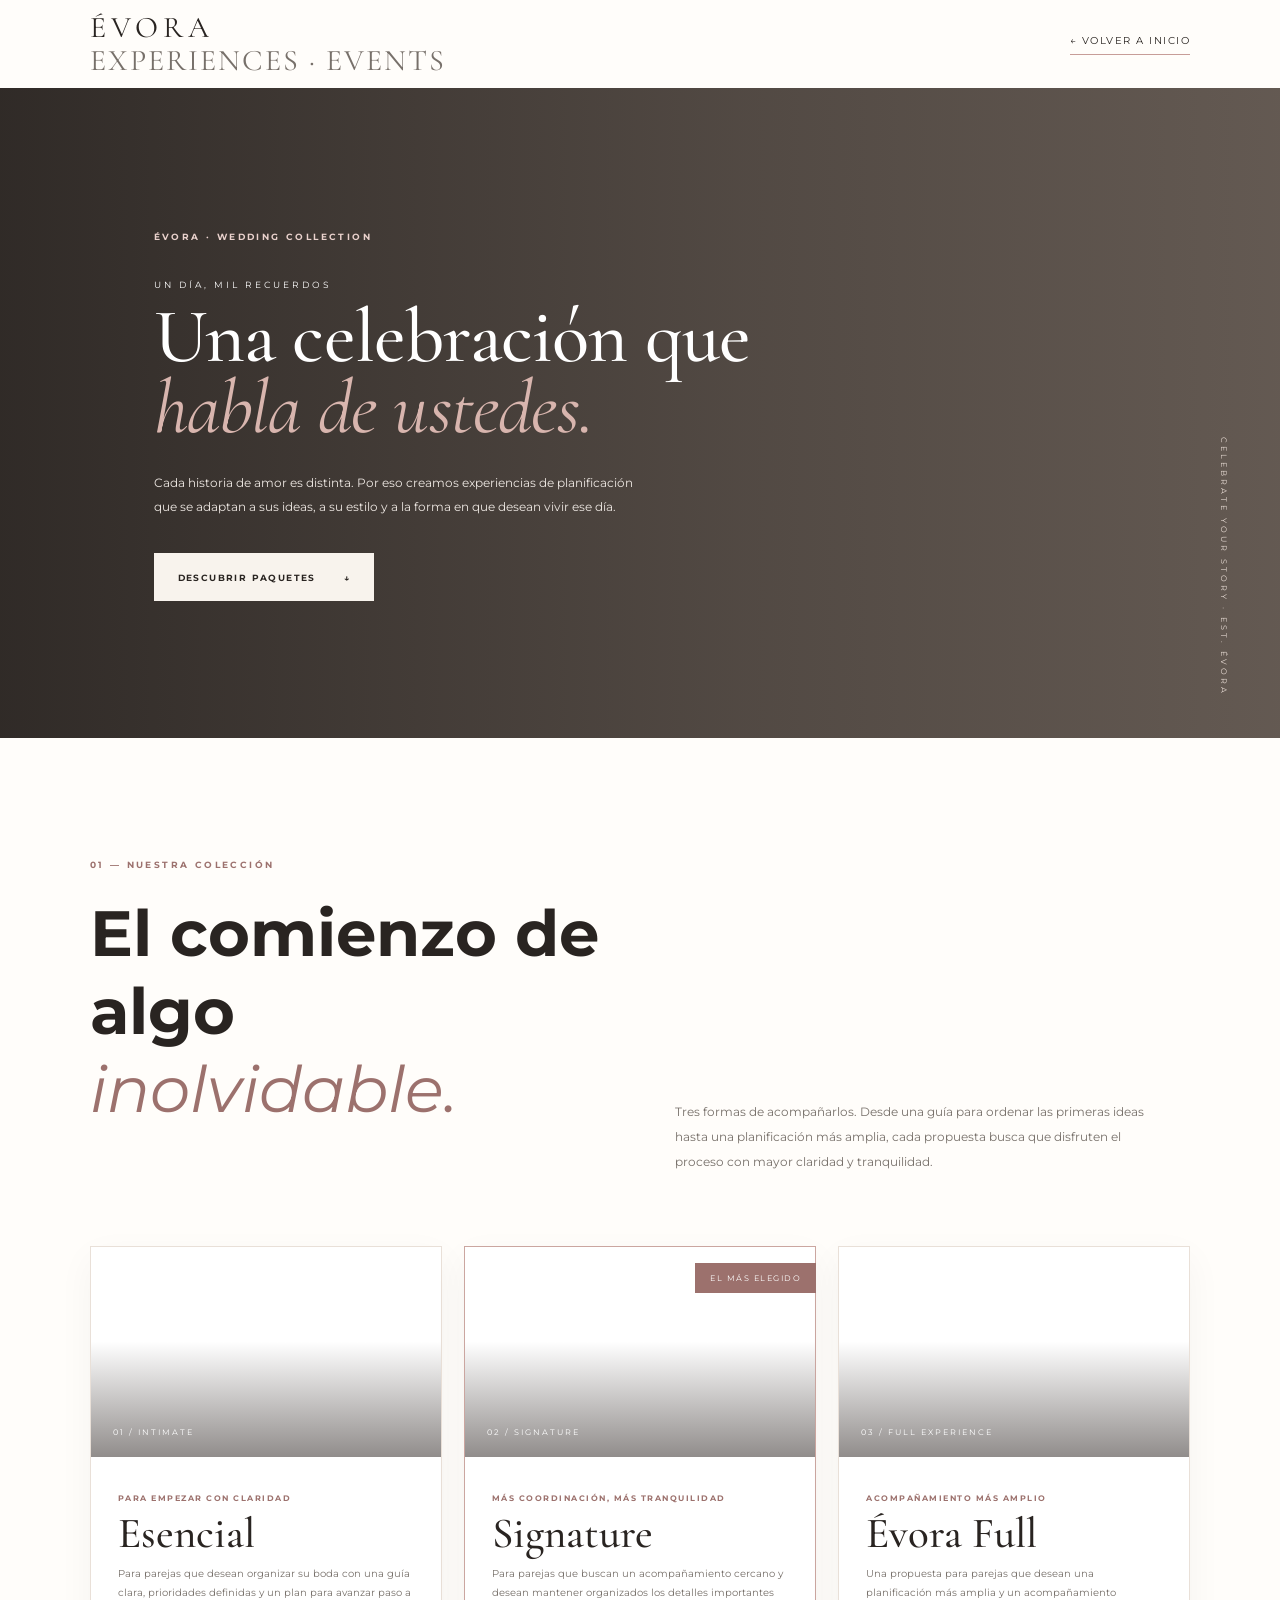
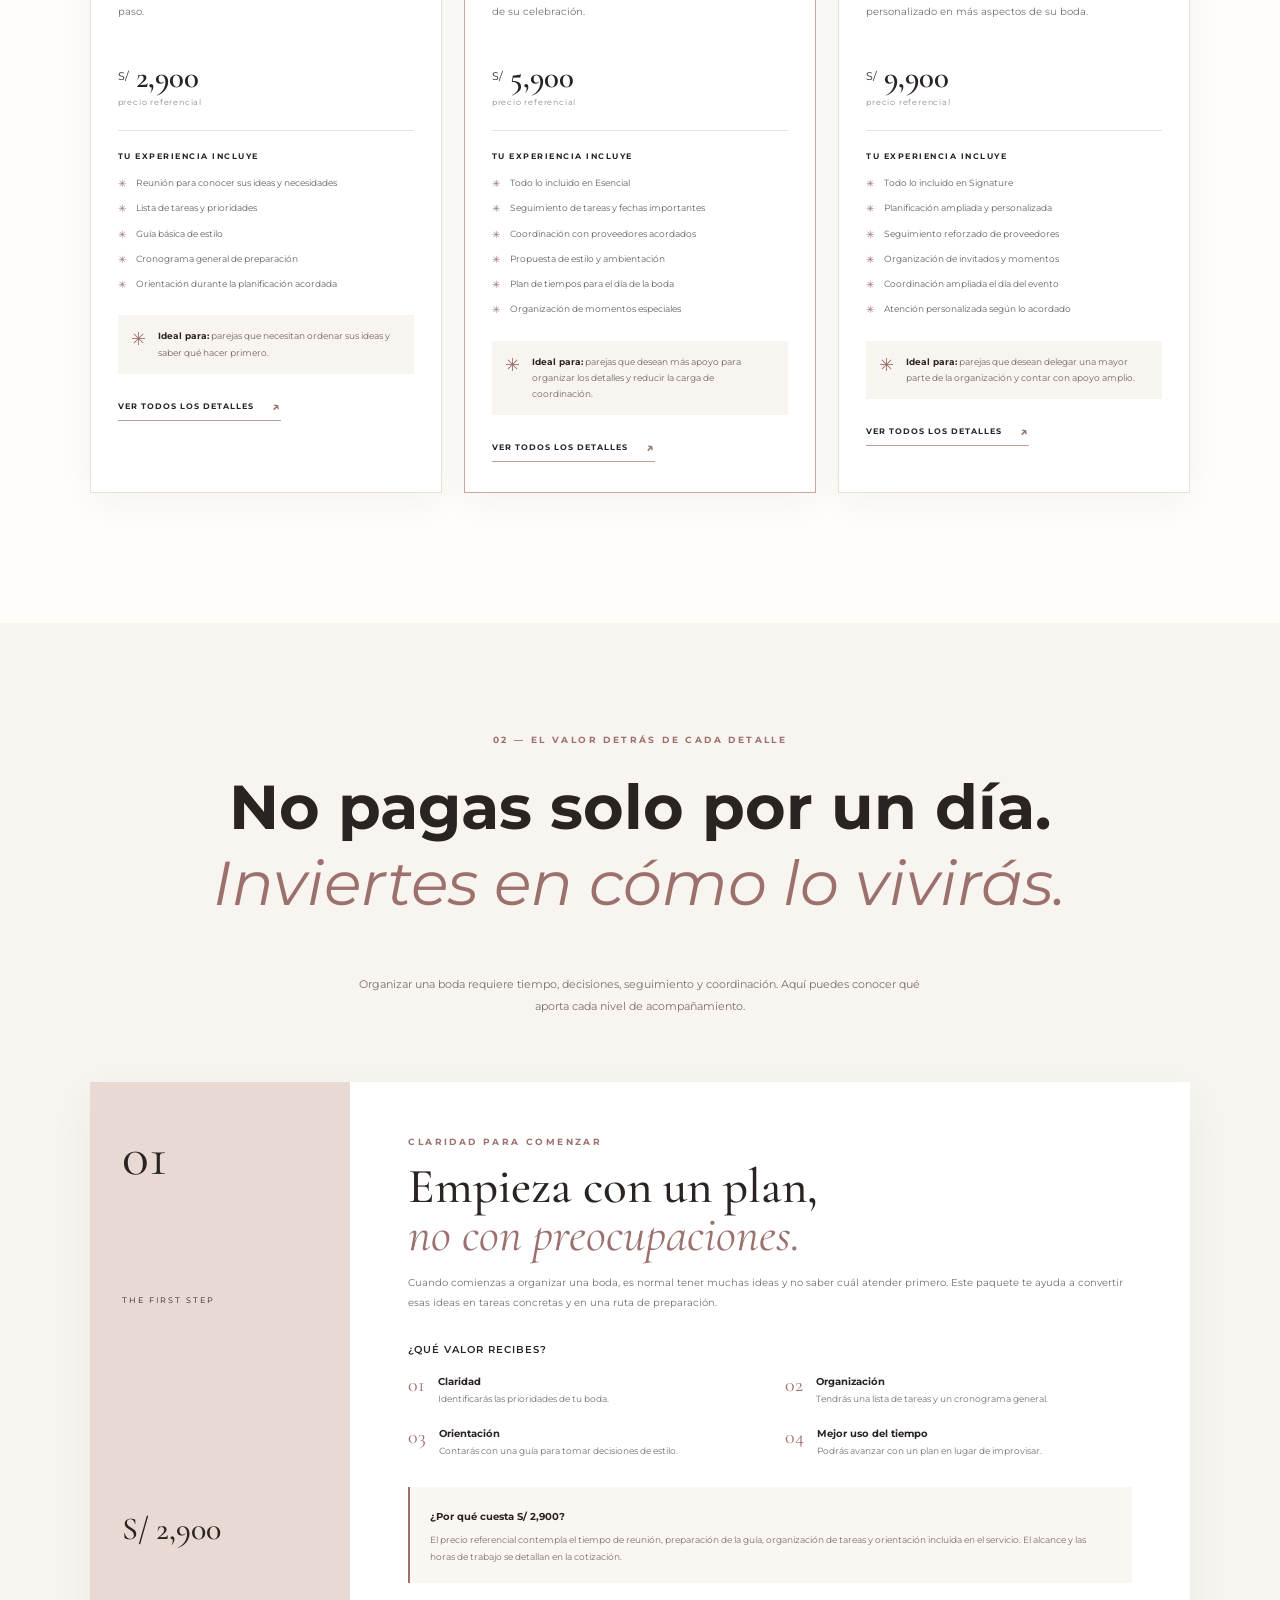
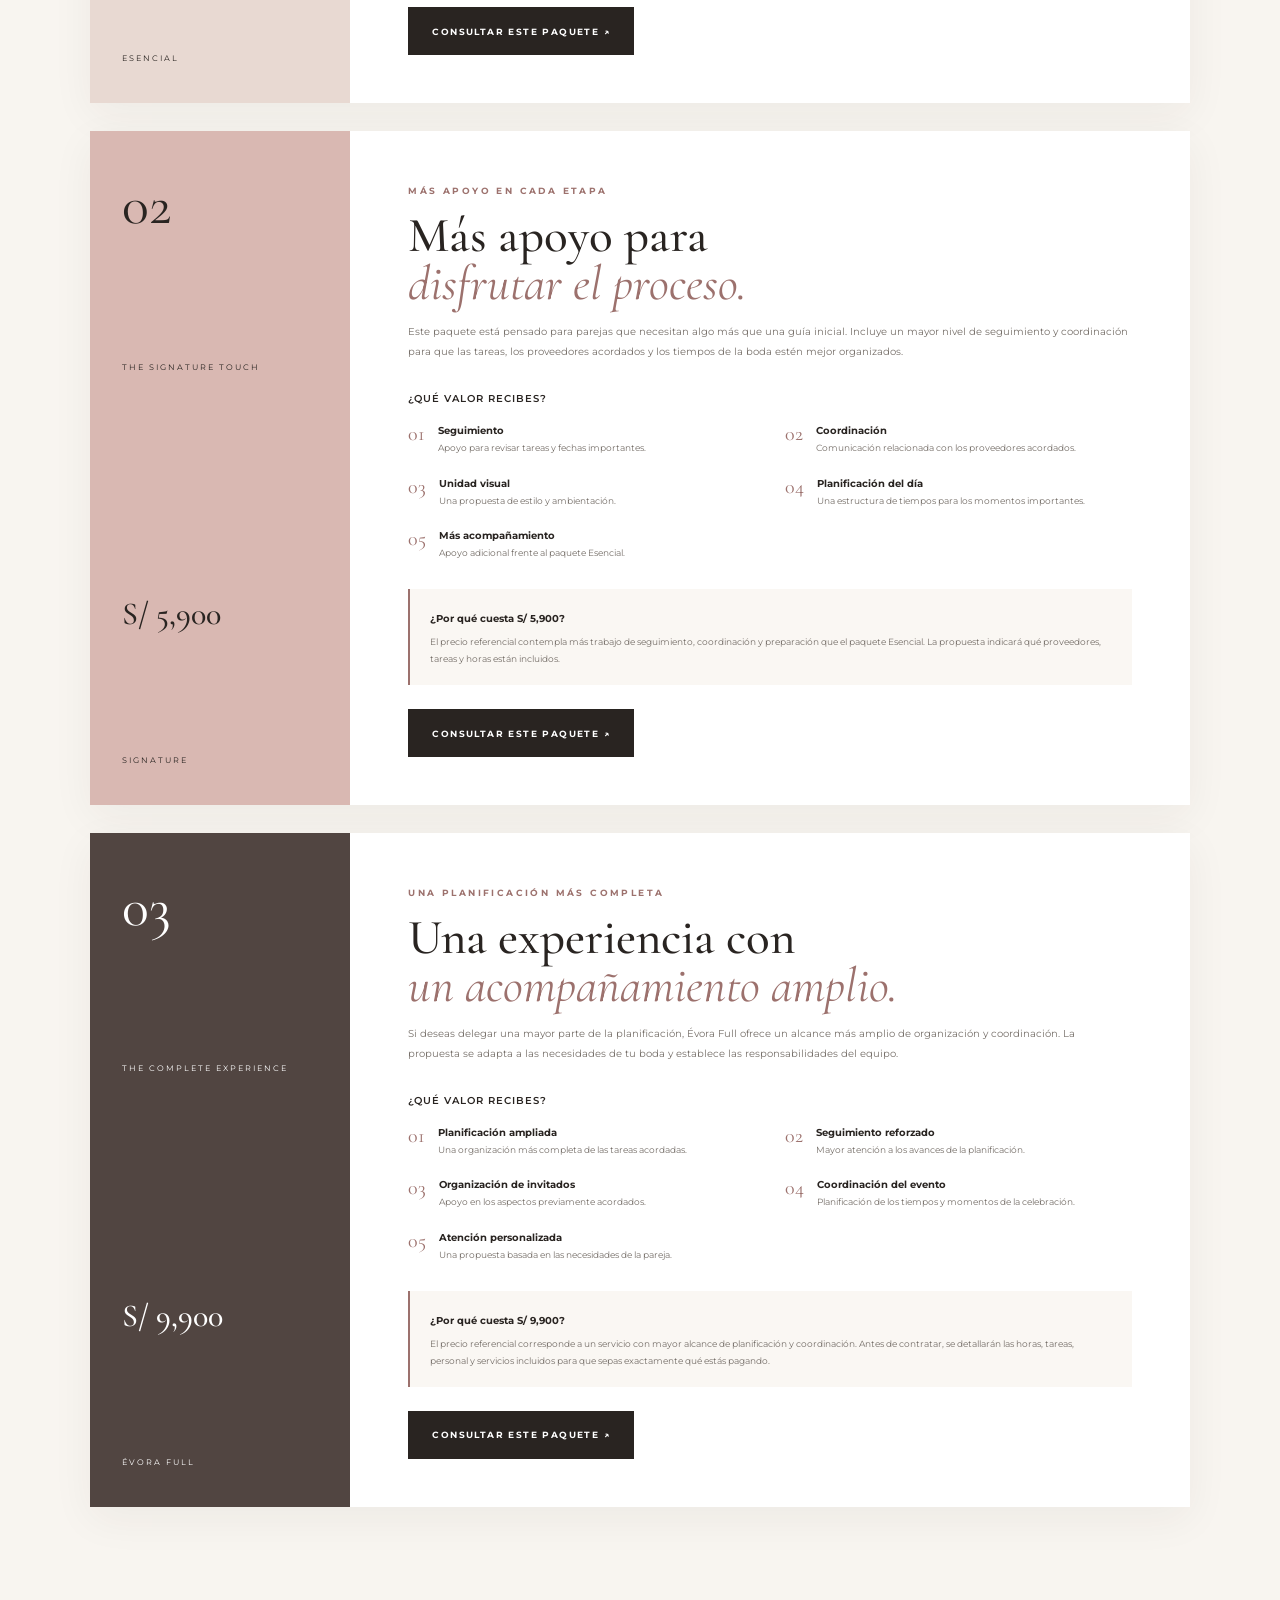
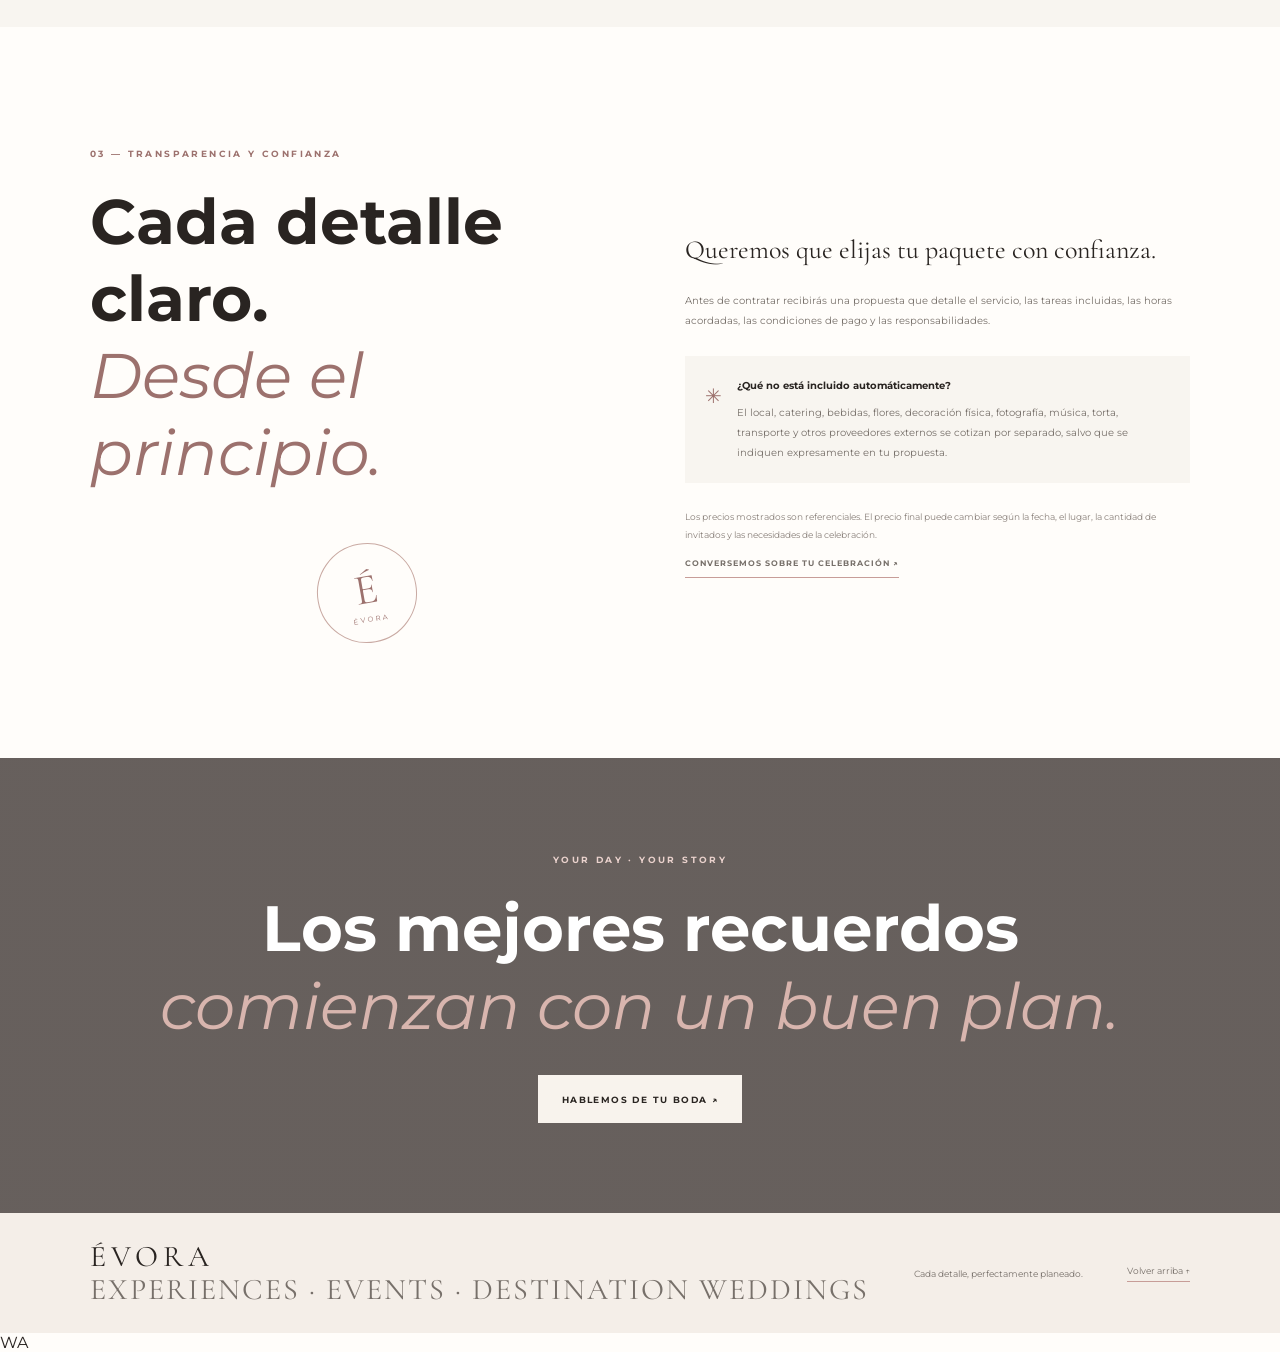
==== commit 10b3ae32: "corregido" ====
--- a/bodas.html
+++ b/bodas.html
@@ -506,7 +506,17 @@
     <a href="#inicio">Volver arriba ↑</a>
   </footer>
 
-</main>
+<!-- WHATSAPP -->
+<a
+    class="whatsapp-float"
+    href="https://wa.me/"
+    aria-label="Contactar con ÉVORA por WhatsApp"
+    target="_blank"
+    rel="noopener noreferrer"
+>
+    <span aria-hidden="true">WA</span>
+</a>
+
 
 </body>
 </html>
--- a/css/bodas.css
+++ b/css/bodas.css
@@ -65,6 +65,7 @@
     display: block;
     margin-top: 9px;
 
+<<<<<<< HEAD
     font: 8px var(--sans);
     letter-spacing: 2px;
     color: var(--muted);
@@ -1035,5 +1036,391 @@
     .footer {
         flex-direction: column;
         align-items: flex-start;
+=======
+  .wp-card:hover {
+    transform: none;
+  }
+}
+
+/* ==========================================
+   ÉVORA — INTEGRACIÓN GLOBAL EN BODAS
+   Cabecera, navegación y pie de página
+   ========================================== */
+
+/* CABECERA PRINCIPAL */
+
+body > header.header {
+    position: sticky;
+    top: 0;
+    z-index: 1000;
+    width: 100%;
+    background: var(--color-ivory, #FAF8F4);
+    border-bottom: 1px solid var(--color-line, rgba(11, 19, 32, 0.14));
+}
+
+.header .header-inner {
+    width: min(90%, 1240px);
+    min-height: var(--header-height, 94px);
+    margin-inline: auto;
+    display: flex;
+    align-items: center;
+    justify-content: space-between;
+    gap: 28px;
+}
+
+/* LOGO: conserva el estilo oficial de ÉVORA */
+
+.header .logo {
+    color: var(--color-midnight, #0B1320);
+    font-family: var(--font-display, "Cormorant Garamond", Georgia, serif);
+    text-decoration: none;
+}
+
+.header .logo-dot {
+    color: var(--color-gold, #D4B483);
+}
+
+.header .logo-caption {
+    color: inherit;
+    font-family: var(--font-body, "Inter", Arial, sans-serif);
+}
+
+/* NAVEGACIÓN */
+
+.header .nav > a,
+.header .nav-dropdown-toggle {
+    color: var(--color-charcoal, #1E293B);
+    font-family: var(--font-body, "Inter", Arial, sans-serif);
+}
+
+.header .nav > a:hover,
+.header .nav-dropdown-toggle:hover {
+    color: #947448;
+}
+
+.header .nav .nav-cta {
+    color: #FFFFFF;
+    background: var(--color-midnight, #0B1320);
+}
+
+.header .nav .nav-cta:hover {
+    color: var(--color-midnight, #0B1320);
+    background: var(--color-gold, #D4B483);
+}
+
+/* MENÚ DESPLEGABLE */
+
+.header .nav-dropdown-menu {
+    background: var(--color-ivory, #FAF8F4);
+    border-color: var(--color-line, rgba(11, 19, 32, 0.14));
+    box-shadow: var(--shadow-soft, 0 10px 30px rgba(0, 0, 0, 0.06));
+}
+
+/* FOOTER GLOBAL */
+
+.footer {
+    width: 100%;
+    margin: 0;
+    padding: 55px 6% 24px;
+    color: var(--color-white, #FFFFFF);
+    background: #080E17;
+    font-family: var(--font-body, "Inter", Arial, sans-serif);
+}
+
+.footer .logo-footer {
+    color: #FFFFFF;
+}
+
+.footer .logo-dot {
+    color: var(--color-gold, #D4B483);
+}
+
+.footer .logo-caption {
+    color: inherit;
+}
+
+.footer .footer-tagline {
+    color: rgba(255, 255, 255, 0.75);
+    font-family: var(--font-display, "Cormorant Garamond", Georgia, serif);
+}
+
+.footer .footer-links a {
+    color: rgba(255, 255, 255, 0.76);
+    font-size: 0.73rem;
+}
+
+.footer .footer-links a:hover,
+.footer .back-top:hover {
+    color: var(--color-gold, #D4B483);
+}
+
+.footer .footer-bottom {
+    border-top: 1px solid var(--color-dark-line, rgba(250, 248, 244, 0.18));
+}
+
+.footer .footer-bottom small,
+.footer .back-top {
+    color: rgba(255, 255, 255, 0.62);
+    font-size: 0.7rem;
+}
+
+/* TABLET */
+
+@media (max-width: 900px) {
+    .header .header-inner {
+        width: 92%;
+    }
+
+    .header .nav {
+        background: var(--color-ivory, #FAF8F4);
+    }
+}
+
+/* MÓVIL */
+
+@media (max-width: 600px) {
+    .header .header-inner {
+        width: 88%;
+    }
+
+    .footer {
+        padding: 45px 6% 22px;
+    }
+}
+
+
+/* ==========================================
+   ÉVORA · BODAS
+   01. PORTADA EDITORIAL
+   ========================================== */
+
+.wedding-packages .wp-heading {
+    position: relative;
+    isolation: isolate;
+    display: flex;
+    flex-direction: column;
+    align-items: center;
+    justify-content: center;
+
+    min-height: clamp(580px, 78svh, 820px);
+    padding: clamp(90px, 12vw, 160px) 24px;
+
+    overflow: hidden;
+    text-align: center;
+    color: #fffdf9;
+
+    background:
+        linear-gradient(
+            180deg,
+            rgba(15, 20, 17, 0.34) 0%,
+            rgba(15, 20, 17, 0.48) 45%,
+            rgba(15, 20, 17, 0.70) 100%
+        ),
+        url("https://images.unsplash.com/photo-1519741497674-611481863552?auto=format&fit=crop&w=2000&q=85")
+        center 48% / cover no-repeat;
+}
+
+/* Detalle ornamental superior */
+.wedding-packages .wp-heading::before {
+    content: "";
+    position: absolute;
+    z-index: -1;
+    inset: 22px;
+    border: 1px solid rgba(255, 253, 249, 0.25);
+    pointer-events: none;
+}
+
+.wedding-packages .wp-heading .wp-kicker {
+    margin-bottom: 28px;
+    color: #e5cfaa;
+    font-size: 0.69rem;
+    letter-spacing: 0.24em;
+    line-height: 1.8;
+}
+
+.wedding-packages .wp-heading h1 {
+    max-width: 950px;
+    margin: 0 auto 26px;
+
+    color: #fffdf9;
+    font-family: "Cormorant Garamond", Georgia, serif;
+    font-size: clamp(3.2rem, 7.2vw, 6.7rem);
+    font-weight: 400;
+    line-height: 0.98;
+    letter-spacing: -0.045em;
+    text-wrap: balance;
+}
+
+.wedding-packages .wp-heading h1 em {
+    color: #e5cfaa;
+    font-weight: 400;
+}
+
+.wedding-packages .wp-heading > p {
+    width: min(100%, 590px);
+    margin: 0 auto 34px;
+
+    color: rgba(255, 253, 249, 0.88);
+    font-size: 0.94rem;
+    line-height: 1.9;
+    text-wrap: pretty;
+}
+
+.wedding-packages .wp-heading .wp-main-button {
+    display: inline-flex;
+    align-items: center;
+    justify-content: center;
+    gap: 18px;
+
+    min-height: 52px;
+    padding: 14px 24px;
+
+    border: 1px solid rgba(255, 253, 249, 0.72);
+    color: #fffdf9;
+    background: rgba(255, 253, 249, 0.06);
+
+    font-size: 0.75rem;
+    letter-spacing: 0.06em;
+    text-decoration: none;
+
+    transition:
+        background-color 250ms ease,
+        color 250ms ease,
+        border-color 250ms ease;
+}
+
+.wedding-packages .wp-heading .wp-main-button:hover {
+    color: #20251f;
+    background: #e5cfaa;
+    border-color: #e5cfaa;
+}
+
+.wedding-packages .wp-heading .wp-main-button span {
+    transition: transform 250ms ease;
+}
+
+.wedding-packages .wp-heading .wp-main-button:hover span {
+    transform: translateY(3px);
+}
+
+/* Portada en móviles */
+@media (max-width: 600px) {
+    .wedding-packages .wp-heading {
+        min-height: 630px;
+        padding: 100px 28px;
+        background-position: 55% center;
+    }
+
+    .wedding-packages .wp-heading::before {
+        inset: 12px;
+    }
+
+    .wedding-packages .wp-heading h1 {
+        font-size: clamp(3rem, 12vw, 4.5rem);
+        line-height: 1.02;
+    }
+
+    .wedding-packages .wp-heading > p {
+        font-size: 0.86rem;
+        line-height: 1.8;
+    }
+}
+
+/* ==========================================
+   ÉVORA · ANIMACIONES DE PAQUETES
+   Intensidad progresiva según categoría
+   ========================================== */
+
+.wp-card {
+    position: relative;
+    overflow: hidden;
+    transform: translateY(0);
+    transition:
+        transform 450ms cubic-bezier(0.2, 0.8, 0.2, 1),
+        box-shadow 450ms ease,
+        border-color 350ms ease;
+}
+
+/* ESENCIAL — Movimiento discreto */
+
+.wp-card-essential:hover {
+    transform: translateY(-5px);
+    box-shadow: 0 14px 32px rgba(32, 37, 31, 0.10);
+}
+
+/* SIGNATURE — Mayor presencia */
+
+.wp-card-signature {
+    border-color: rgba(177, 138, 87, 0.65);
+}
+
+.wp-card-signature:hover {
+    transform: translateY(-10px);
+    box-shadow: 0 22px 45px rgba(32, 37, 31, 0.15);
+    border-color: var(--wp-gold);
+}
+
+/* ÉVORA FULL — Experiencia premium */
+
+.wp-card-full:hover {
+    transform: translateY(-15px);
+    box-shadow: 0 30px 60px rgba(32, 37, 31, 0.20);
+    border-color: var(--wp-gold);
+}
+
+/* Movimiento de las fotografías */
+
+.wp-photo {
+    overflow: hidden;
+}
+
+.wp-photo {
+    transition: transform 650ms cubic-bezier(0.2, 0.8, 0.2, 1);
+}
+
+.wp-card-essential:hover .wp-photo {
+    transform: scale(1.015);
+}
+
+.wp-card-signature:hover .wp-photo {
+    transform: scale(1.035);
+}
+
+.wp-card-full:hover .wp-photo {
+    transform: scale(1.055);
+}
+
+/* Accesibilidad: reducir movimiento si el usuario lo solicita */
+
+@media (prefers-reduced-motion: reduce) {
+    .wp-card,
+    .wp-photo {
+        transition: none;
+    }
+
+    .wp-card-essential:hover,
+    .wp-card-signature:hover,
+    .wp-card-full:hover {
+        transform: none;
+    }
+
+    .wp-card-essential:hover .wp-photo,
+    .wp-card-signature:hover .wp-photo,
+    .wp-card-full:hover .wp-photo {
+        transform: none;
+    }
+}
+
+/* En pantallas táctiles no forzamos efectos hover */
+
+@media (hover: none) {
+    .wp-card:hover {
+        transform: none;
+        box-shadow: none;
+    }
+
+    .wp-card:hover .wp-photo {
+        transform: none;
+>>>>>>> 6dba3a753bb53013f6646f9bb28b836c075d8d0b
     }
 }
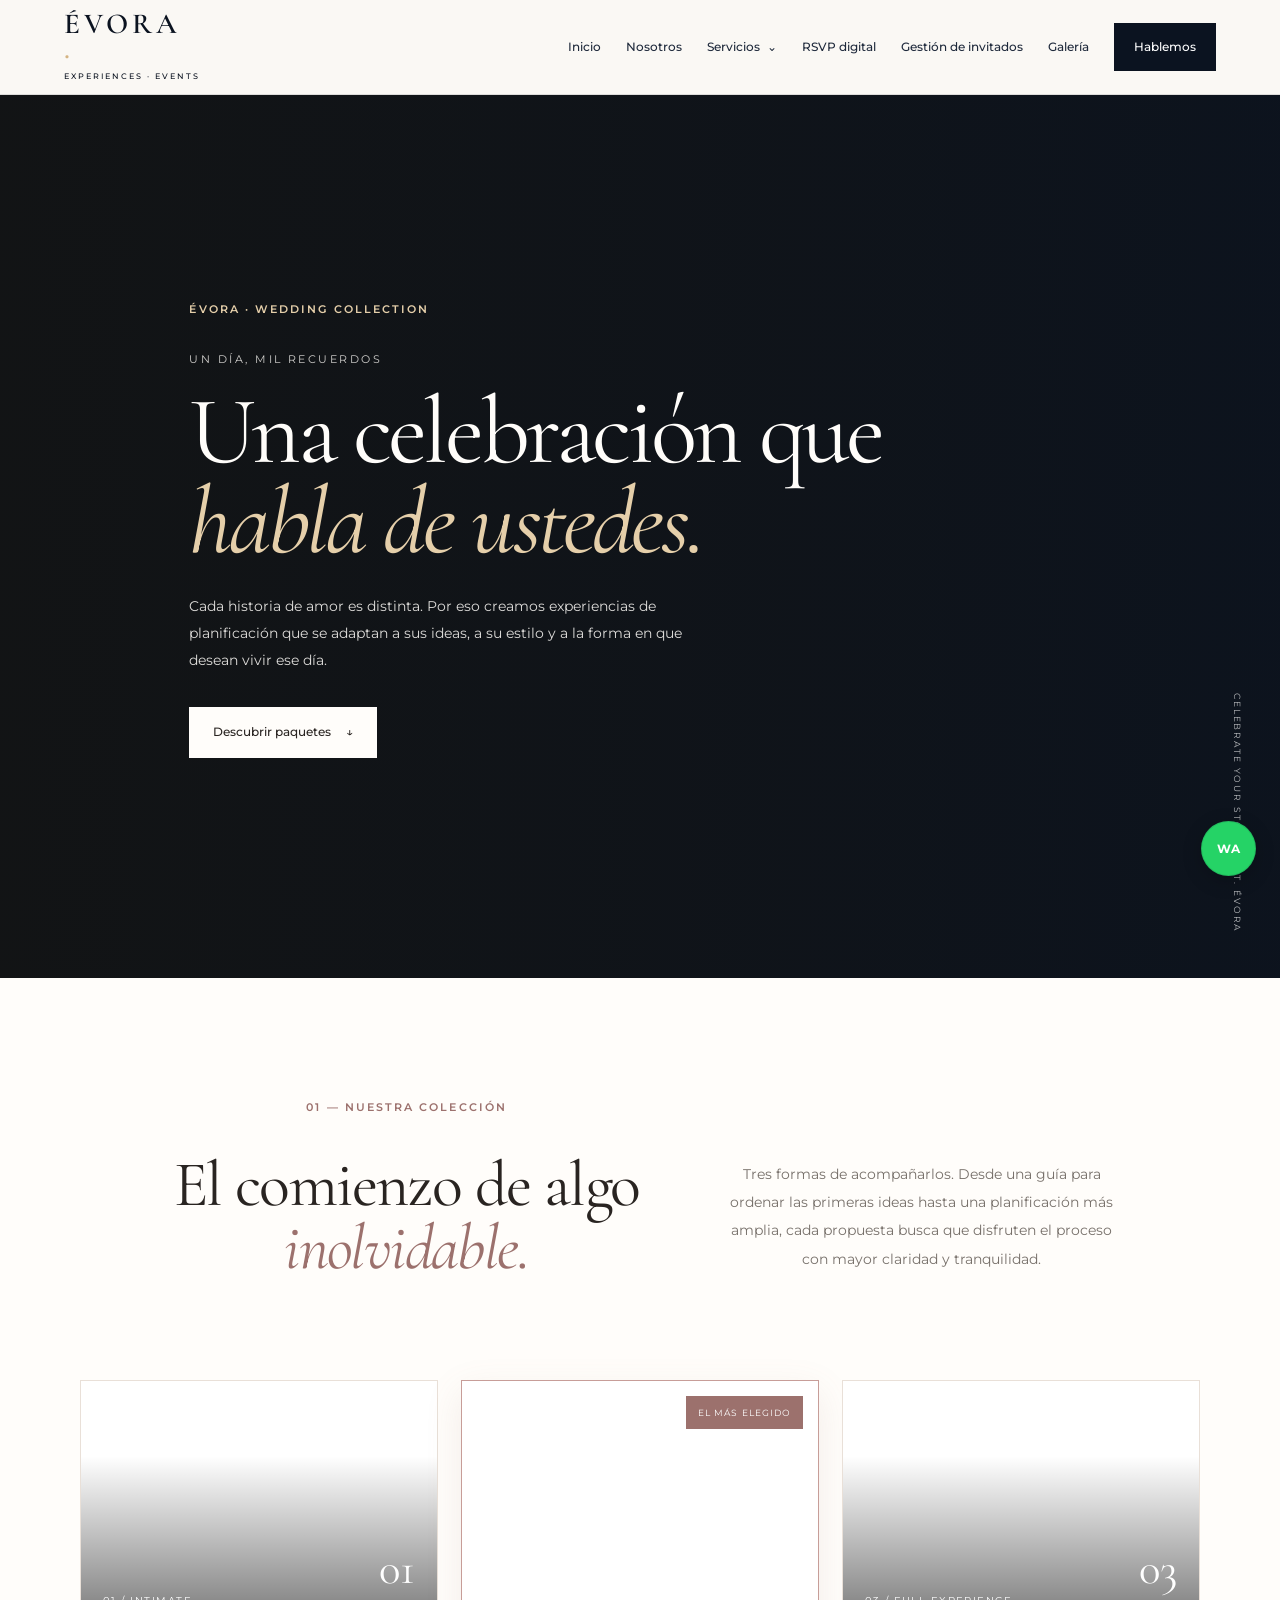
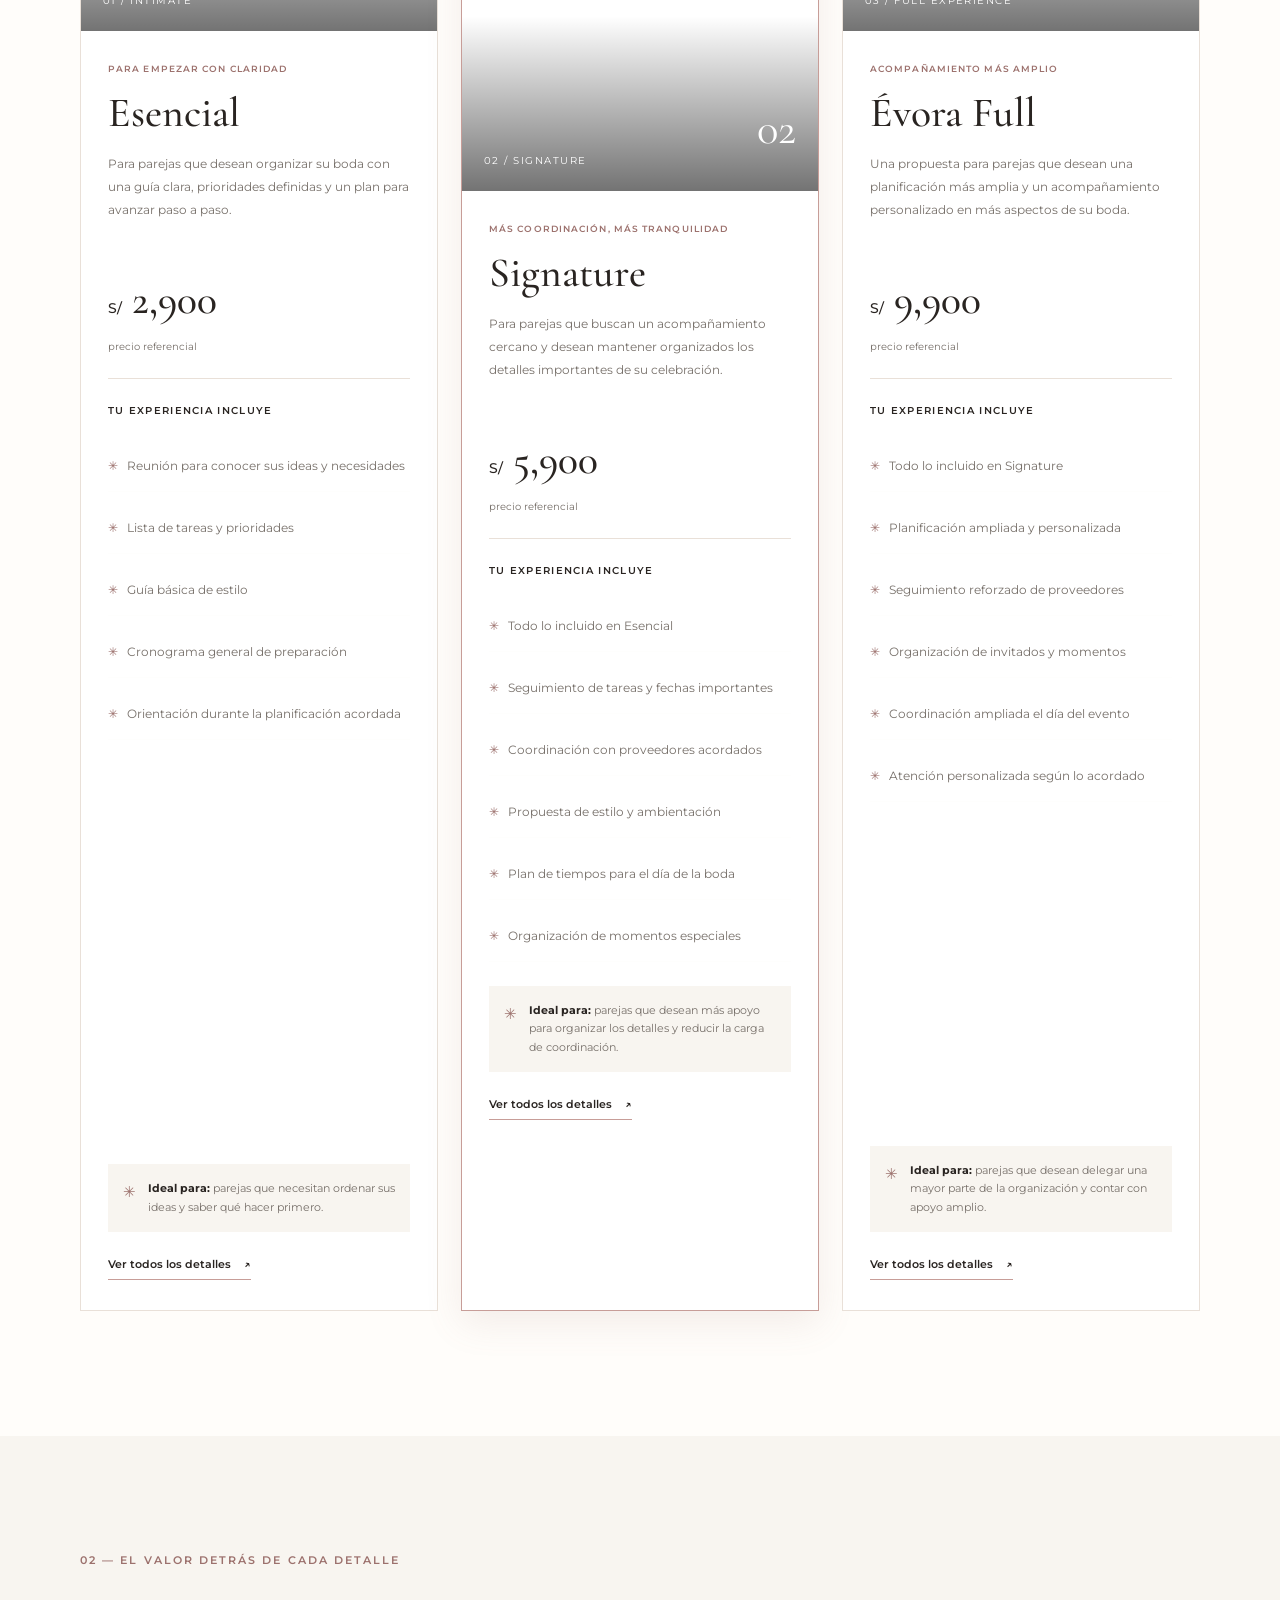
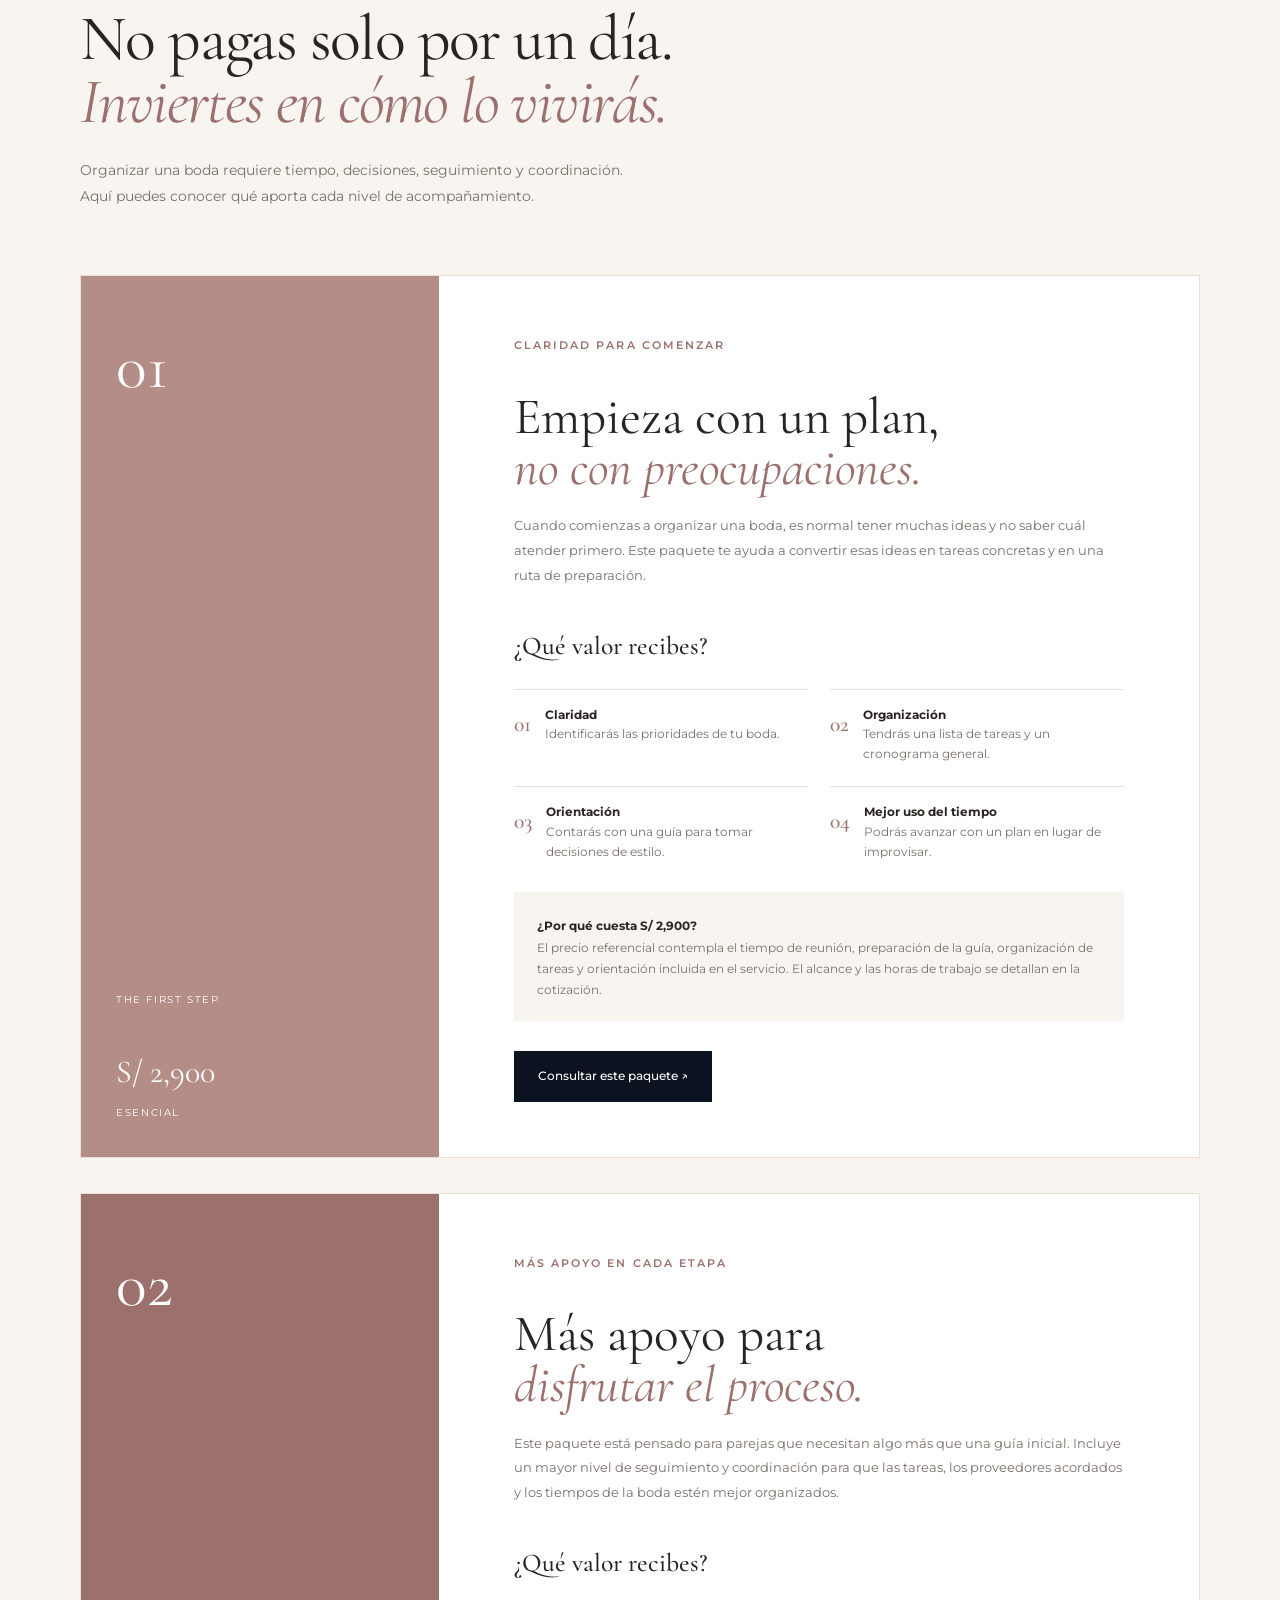
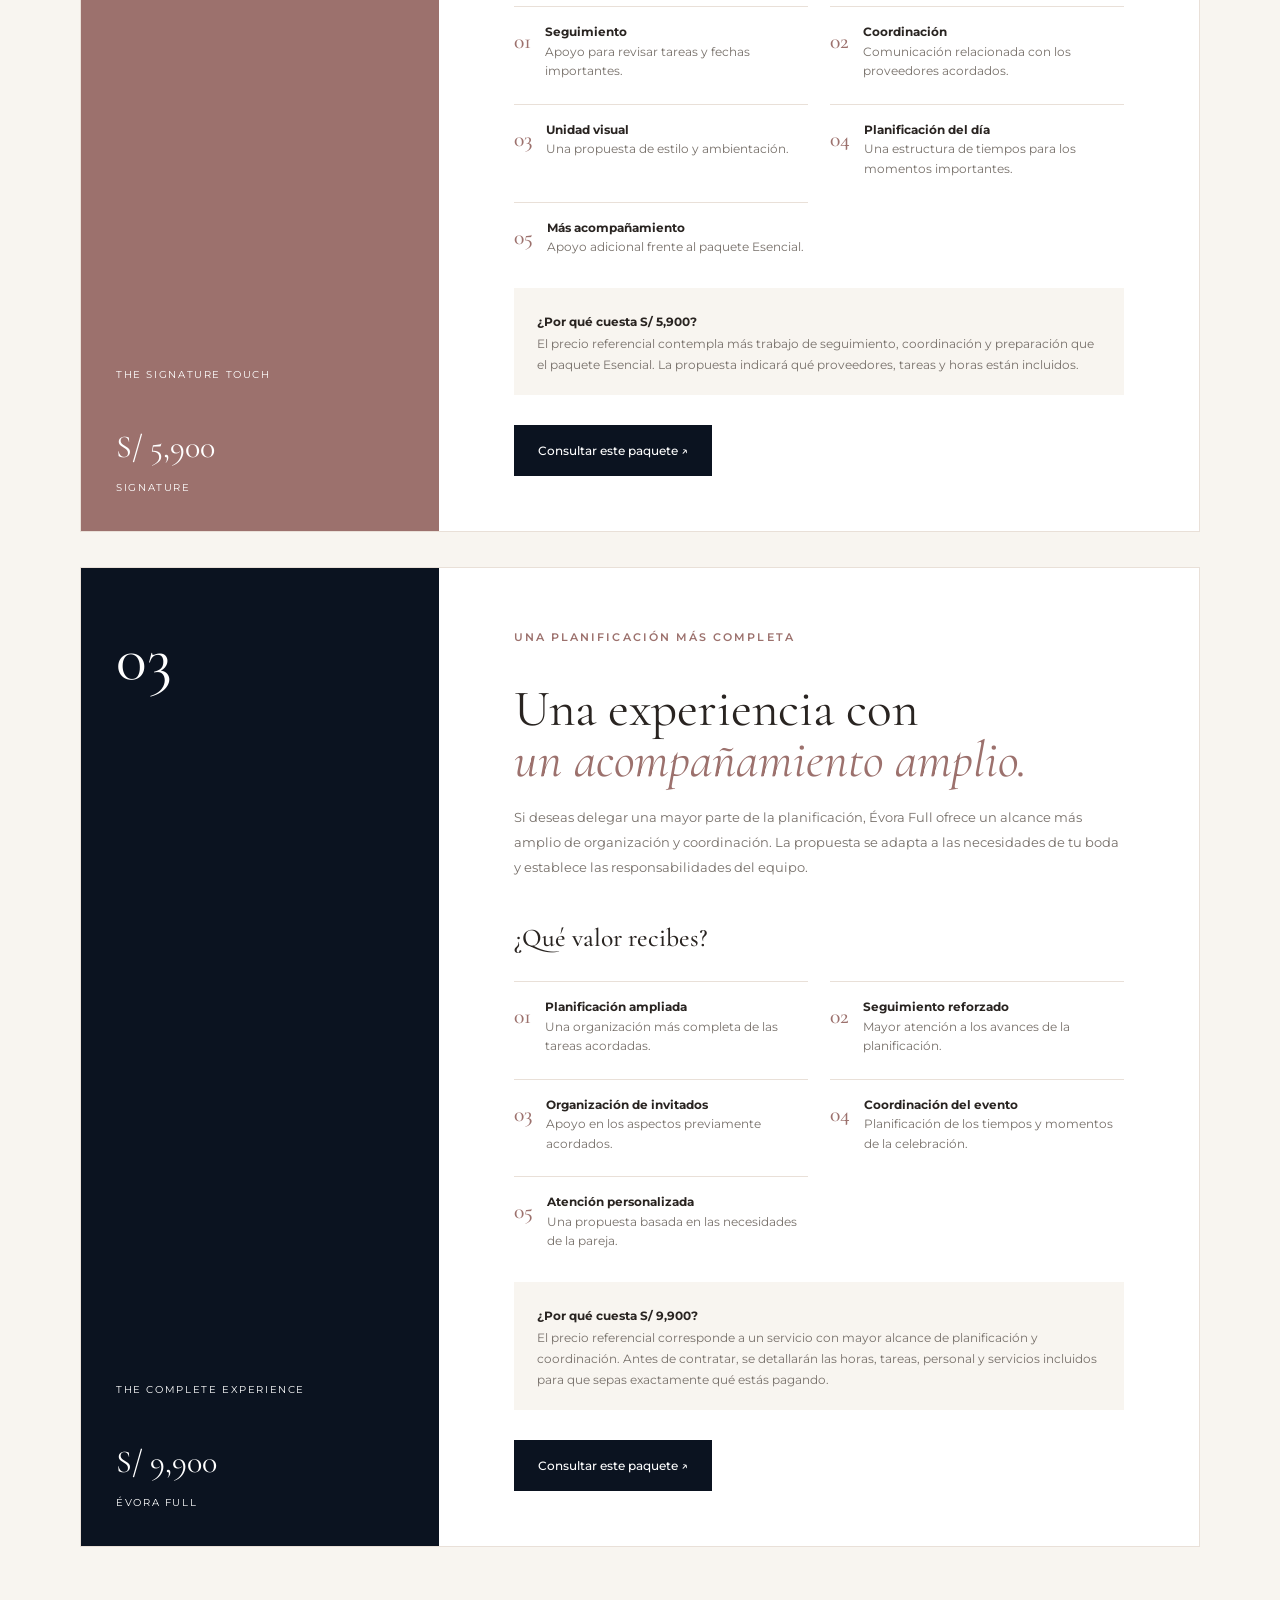
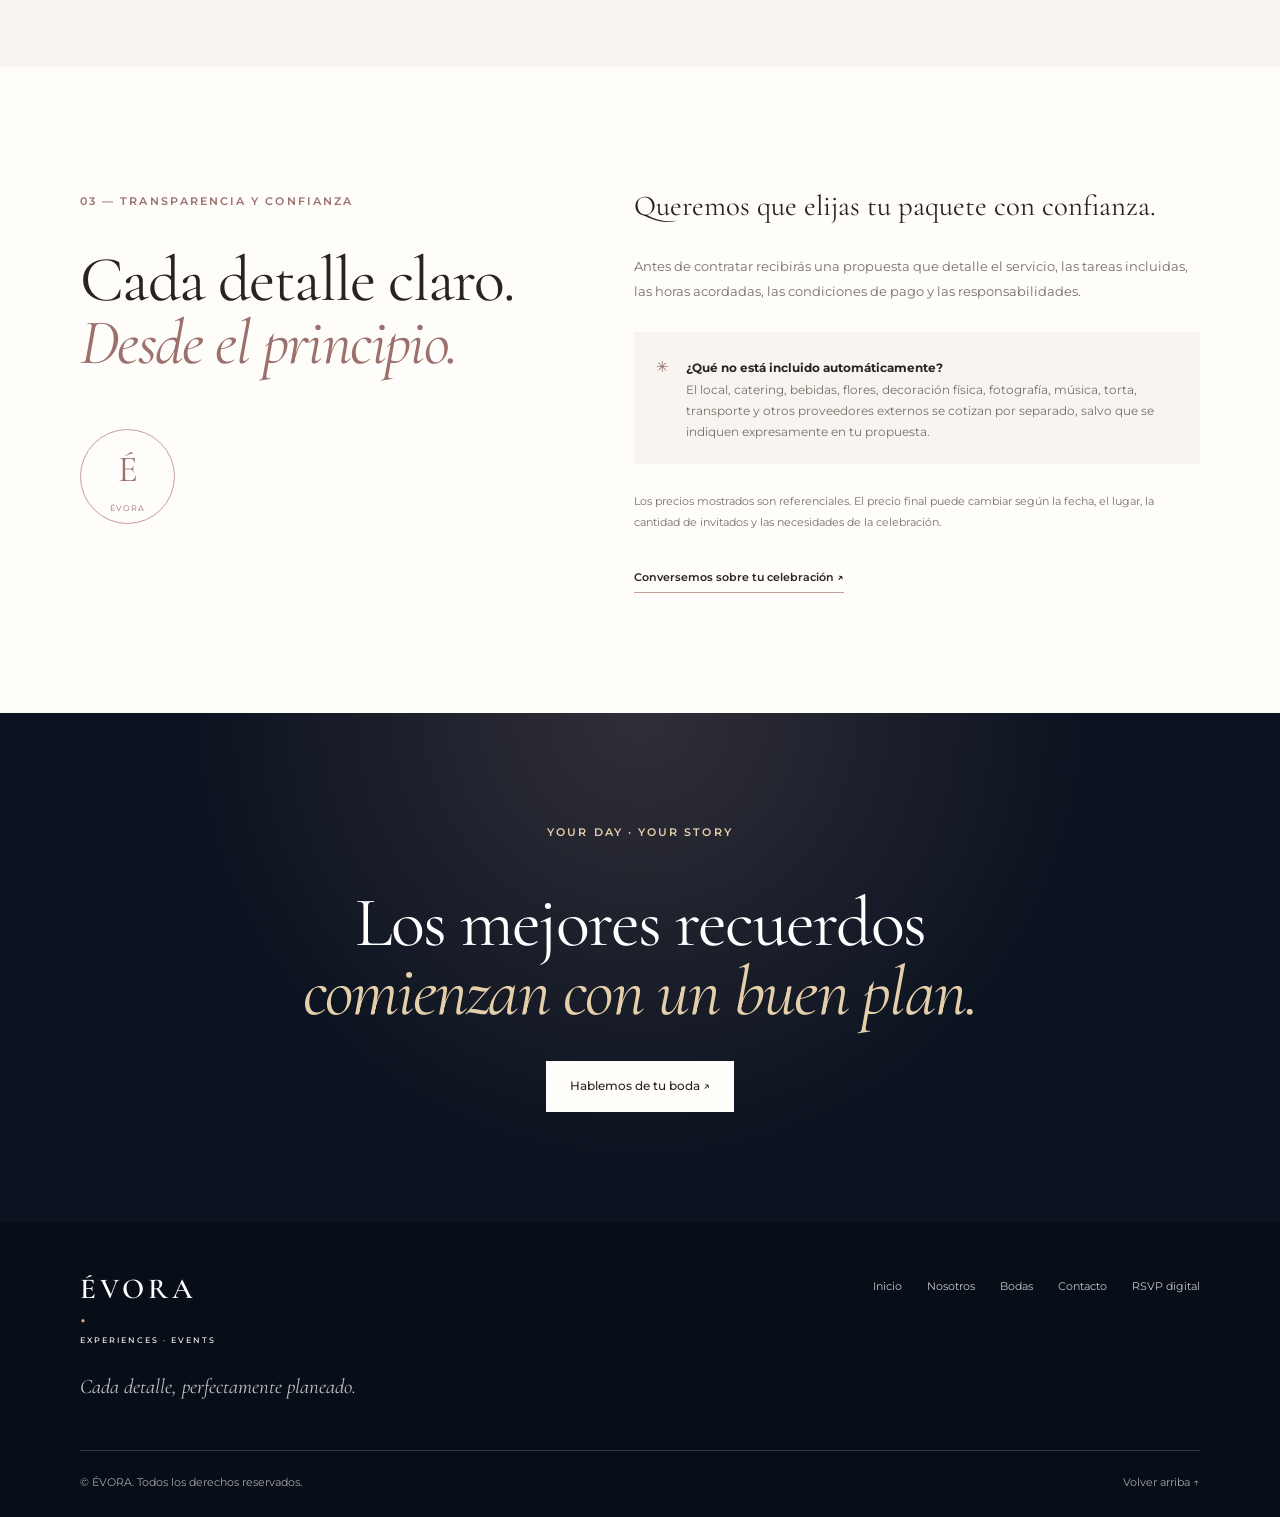
==== commit 61bd6afb: "Actualización menor" ====
--- a/bodas.html
+++ b/bodas.html
@@ -11,23 +11,69 @@
 
   <link href="https://fonts.googleapis.com/css2?family=Cormorant+Garamond:wght@400;500;600;700&family=Montserrat:wght@400;500;600;700&display=swap" rel="stylesheet">
 
-  <link rel="stylesheet" href="./css/bodas.css">
+ <link rel="stylesheet" href="./css/estilos.css">
+<link rel="stylesheet" href="./css/bodas.css">
 </head>
 
 <body>
 
+ <!-- HEADER GLOBAL ÉVORA -->
+<header class="header" id="inicio">
+  <div class="header-inner">
+
+    <a href="./index.html" class="logo" aria-label="ÉVORA - Inicio">
+      ÉVORA<span class="logo-dot">.</span>
+      <span class="logo-caption">EXPERIENCES · EVENTS</span>
+    </a>
+
+    <button
+      class="menu-toggle"
+      id="menuToggle"
+      aria-label="Abrir menú"
+      aria-expanded="false"
+      aria-controls="navMenu"
+    >
+      <span></span>
+      <span></span>
+      <span></span>
+    </button>
+
+    <nav class="nav" id="navMenu" aria-label="Navegación principal">
+
+      <a href="./index.html">Inicio</a>
+
+      <a href="./nosotros.html">Nosotros</a>
+
+      <div class="nav-dropdown" id="servicesMenu">
+        <button
+          class="nav-dropdown-toggle"
+          type="button"
+          aria-expanded="false"
+        >
+          Servicios <span class="dropdown-arrow">⌄</span>
+        </button>
+
+        <div class="nav-dropdown-menu">
+          <a href="./bodas.html" aria-current="page">Bodas</a>
+          <a href="./bodas-destino.html">Bodas destino</a>
+          <a href="./corporativos.html">Eventos corporativos</a>
+          <a href="./ocasiones.html">Ocasiones especiales</a>
+        </div>
+      </div>
+
+      <a href="./rsvp.html">RSVP digital</a>
+
+      <a href="./invitados.html">Gestión de invitados</a>
+
+      <a href="./galeria.html">Galería</a>
+
+      <a href="./contacto.html" class="nav-cta">Hablemos</a>
+
+    </nav>
+  </div>
+</header>
+
 <main class="wedding-page" id="inicio">
-
-  <!-- NAVEGACIÓN -->
-  <nav class="topbar">
-    <a class="brand" href="./index.html">
-      ÉVORA
-      <span>EXPERIENCES · EVENTS</span>
-    </a>
-
-    <a class="back-link" href="./index.html">← Volver a Inicio</a>
-  </nav>
-
   <!-- PORTADA -->
   <header class="hero">
     <div class="hero-image"></div>
@@ -493,18 +539,47 @@
       Hablemos de tu boda ↗
     </a>
   </section>
-
-  <!-- PIE DE PÁGINA -->
-  <footer class="footer">
-    <a class="brand" href="./index.html">
-      ÉVORA
-      <span>EXPERIENCES · EVENTS · DESTINATION WEDDINGS</span>
+</main>
+
+ <!-- FOOTER GLOBAL ÉVORA -->
+<footer class="footer">
+
+  <div class="footer-inner">
+
+    <div class="footer-brand">
+      <a href="./index.html" class="logo-footer">
+        ÉVORA<span class="logo-dot">.</span>
+        <span class="logo-caption">
+          EXPERIENCES · EVENTS
+        </span>
+      </a>
+
+      <p class="footer-tagline">
+        Cada detalle, perfectamente planeado.
+      </p>
+    </div>
+
+    <div class="footer-links">
+      <a href="./index.html">Inicio</a>
+      <a href="./nosotros.html">Nosotros</a>
+      <a href="./bodas.html">Bodas</a>
+      <a href="./contacto.html">Contacto</a>
+      <a href="./rsvp.html">RSVP digital</a>
+    </div>
+
+  </div>
+
+  <div class="footer-bottom">
+    <small>
+      © <span id="year"></span> ÉVORA. Todos los derechos reservados.
+    </small>
+
+    <a href="#inicio" class="back-top">
+      Volver arriba ↑
     </a>
-
-    <p>Cada detalle, perfectamente planeado.</p>
-
-    <a href="#inicio">Volver arriba ↑</a>
-  </footer>
+  </div>
+
+</footer>
 
 <!-- WHATSAPP -->
 <a
--- a/css/estilos.css
+++ b/css/estilos.css
@@ -0,0 +1,1674 @@
+
+/* =========================================================
+   ÉVORA — SISTEMA VISUAL OFICIAL
+   Colores y tipografías basados en el Documento Maestro.
+   ========================================================= */
+
+/* 1. VARIABLES */
+
+:root {
+  --color-midnight: #0B1320;
+  --color-gold: #D4B483;
+  --color-ivory: #FAF8F4;
+  --color-charcoal: #1E293B;
+  --color-slate: #64748B;
+  --color-mist: #F1F5F9;
+  --color-white: #FFFFFF;
+  --color-line: rgba(11, 19, 32, 0.14);
+  --color-dark-line: rgba(250, 248, 244, 0.18);
+
+  --font-display: "Cormorant Garamond", Georgia, serif;
+  --font-body: "Inter", Arial, sans-serif;
+
+  --radius-base: 16px;
+  --radius-premium: 24px;
+
+  --shadow-soft: 0 10px 30px rgba(0, 0, 0, 0.06);
+  --shadow-hover: 0 18px 45px rgba(11, 19, 32, 0.13);
+
+  --transition: 300ms ease;
+
+  --space-1: 8px;
+  --space-2: 16px;
+  --space-3: 24px;
+  --space-4: 32px;
+  --space-5: 48px;
+  --space-6: 64px;
+  --space-7: 80px;
+  --space-8: 120px;
+  --space-9: 160px;
+
+  --container-width: 1240px;
+  --header-height: 94px;
+}
+
+
+/* 2. REINICIO Y BASE */
+
+*,
+*::before,
+*::after {
+  box-sizing: border-box;
+}
+
+
+/* Desplazamiento suave al navegar por anclas */
+html {
+    scroll-behavior: smooth;
+    scroll-padding-top: 90px;
+}
+
+/* Respetar la preferencia del usuario por menos movimiento */
+@media (prefers-reduced-motion: reduce) {
+    html {
+        scroll-behavior: auto;
+    }
+}
+
+body {
+  margin: 0;
+  background: var(--color-ivory);
+  color: var(--color-midnight);
+  font-family: var(--font-body);
+  font-size: 15px;
+  line-height: 1.75;
+  -webkit-font-smoothing: antialiased;
+}
+
+body,
+button,
+input,
+select,
+textarea {
+  font-family: var(--font-body);
+}
+
+body.menu-open {
+  overflow: hidden;
+}
+
+img {
+  display: block;
+  max-width: 100%;
+  height: auto;
+}
+
+a {
+  color: inherit;
+  text-decoration: none;
+}
+
+button,
+input,
+select,
+textarea {
+  font-size: inherit;
+}
+
+button {
+  color: inherit;
+}
+
+button,
+a {
+  -webkit-tap-highlight-color: transparent;
+}
+
+button:focus-visible,
+a:focus-visible,
+input:focus-visible,
+select:focus-visible,
+textarea:focus-visible {
+  outline: 3px solid var(--color-gold);
+  outline-offset: 4px;
+}
+
+::selection {
+  color: var(--color-midnight);
+  background: var(--color-gold);
+}
+
+h1,
+h2,
+h3,
+p {
+  margin-top: 0;
+}
+
+h1,
+h2,
+h3 {
+  font-weight: 500;
+}
+
+h1,
+h2 {
+  font-family: var(--font-display);
+  line-height: 1.05;
+  letter-spacing: -0.035em;
+}
+
+h1 {
+  font-size: clamp(3.4rem, 7vw, 6.8rem);
+}
+
+h2 {
+  font-size: clamp(2.8rem, 5vw, 5rem);
+}
+
+h3 {
+  font-size: 1.65rem;
+  line-height: 1.25;
+}
+
+h1 em,
+h2 em {
+  color: var(--color-gold);
+  font-weight: 400;
+}
+
+main section[id],
+header[id] {
+  scroll-margin-top: 100px;
+}
+
+.section-wrap {
+  width: min(88%, var(--container-width));
+  margin-inline: auto;
+}
+
+.skip-link {
+  position: fixed;
+  z-index: 10000;
+  top: 12px;
+  left: 12px;
+  padding: 12px 18px;
+  color: var(--color-white);
+  background: var(--color-midnight);
+  border: 1px solid var(--color-gold);
+  border-radius: 6px;
+  transform: translateY(-160%);
+}
+
+.skip-link:focus {
+  transform: translateY(0);
+}
+
+
+/* 3. CABECERA */
+
+.header {
+  position: sticky;
+  z-index: 1000;
+  top: 0;
+  width: 100%;
+  min-height: var(--header-height);
+  background: var(--color-ivory);
+  border-bottom: 1px solid var(--color-line);
+}
+
+.header-inner {
+    width: min(90%, 1240px);
+    min-height: var(--header-height);
+    margin-inline: auto;
+    display: flex;
+    align-items: center;
+    justify-content: space-between;
+    gap: 28px;
+}
+
+
+
+.logo {
+    display: inline-flex;
+    flex-direction: column;
+    align-items: flex-start;
+    flex-shrink: 0;
+    color: var(--color-midnight);
+    font-family: var(--font-display);
+    font-size: 2.35rem;
+    font-weight: 600;
+    line-height: 0.88;
+    letter-spacing: 0.04em;
+    text-decoration: none;
+}
+
+.logo-dot {
+    display: inline;
+    color: var(--color-gold);
+}
+
+.logo-caption {
+    margin-top: 9px;
+    font-family: var(--font-body);
+    font-size: 0.49rem;
+    font-weight: 600;
+    line-height: 1.4;
+    letter-spacing: 0.17em;
+}
+
+
+.nav {
+  display: flex;
+  align-items: center;
+  justify-content: flex-end;
+  gap: clamp(12px, 1.7vw, 27px);
+}
+
+.nav > a,
+.nav-dropdown-toggle {
+  display: inline-flex;
+  align-items: center;
+  gap: 7px;
+  padding: 12px 0;
+  color: var(--color-charcoal);
+  background: transparent;
+  border: 0;
+  font-size: 0.75rem;
+  font-weight: 500;
+  transition: color var(--transition);
+  cursor: pointer;
+}
+
+.nav > a:hover,
+.nav-dropdown-toggle:hover {
+  color: #947448;
+}
+
+.nav .nav-cta {
+  padding: 12px 19px;
+  color: var(--color-white);
+  background: var(--color-midnight);
+  border: 1px solid var(--color-midnight);
+  transition:
+    color var(--transition),
+    background var(--transition),
+    border-color var(--transition);
+}
+
+.nav .nav-cta:hover {
+  color: var(--color-midnight);
+  background: var(--color-gold);
+  border-color: var(--color-gold);
+}
+
+
+/* 4. MENÚ DESPLEGABLE */
+
+.nav-dropdown {
+  position: relative;
+}
+
+.nav-dropdown-menu {
+  position: absolute;
+  z-index: 1100;
+  top: calc(100% + 8px);
+  left: -18px;
+  display: none;
+  width: 245px;
+  padding: 12px;
+  background: var(--color-ivory);
+  border: 1px solid var(--color-line);
+  box-shadow: var(--shadow-soft);
+}
+
+.nav-dropdown:hover .nav-dropdown-menu,
+.nav-dropdown:focus-within .nav-dropdown-menu,
+.nav-dropdown.open .nav-dropdown-menu {
+  display: block;
+}
+
+.nav-dropdown-menu a {
+  display: block;
+  padding: 11px 12px;
+  color: var(--color-charcoal);
+  font-size: 0.78rem;
+  transition:
+    color var(--transition),
+    background var(--transition);
+}
+
+.nav-dropdown-menu a:hover {
+  color: var(--color-midnight);
+  background: rgba(212, 180, 131, 0.18);
+}
+
+.menu-toggle {
+  display: none;
+  width: 46px;
+  height: 46px;
+  padding: 12px;
+  background: transparent;
+  border: 1px solid var(--color-line);
+  cursor: pointer;
+}
+
+.menu-toggle span {
+  display: block;
+  width: 20px;
+  height: 1px;
+  margin: 6px auto;
+  background: var(--color-midnight);
+  transition:
+    transform var(--transition),
+    opacity var(--transition);
+}
+
+.menu-toggle[aria-expanded="true"] span:first-child {
+  transform: translateY(3.5px) rotate(45deg);
+}
+
+.menu-toggle[aria-expanded="true"] span:last-child {
+  transform: translateY(-3.5px) rotate(-45deg);
+}
+
+
+/* 5. ELEMENTOS REUTILIZABLES */
+
+.eyebrow {
+  margin-bottom: 20px;
+  color: var(--color-slate);
+  font-size: 0.67rem;
+  font-weight: 600;
+  line-height: 1.6;
+  letter-spacing: 0.19em;
+  text-transform: uppercase;
+}
+
+.eyebrow.light {
+  color: var(--color-gold);
+}
+
+.button {
+  display: inline-flex;
+  align-items: center;
+  justify-content: center;
+  gap: 16px;
+  min-height: 52px;
+  padding: 14px 22px;
+  border: 1px solid transparent;
+  font-size: 0.77rem;
+  font-weight: 600;
+  line-height: 1.4;
+  text-align: center;
+  transition:
+    color var(--transition),
+    background var(--transition),
+    border-color var(--transition),
+    transform var(--transition);
+}
+
+.button:hover {
+  transform: translateY(-2px);
+}
+
+.button-gold {
+  color: var(--color-midnight);
+  background: var(--color-gold);
+  border-color: var(--color-gold);
+}
+
+.button-gold:hover {
+  background: #e2c69d;
+  border-color: #e2c69d;
+}
+
+.button-dark {
+  color: var(--color-white);
+  background: var(--color-midnight);
+  border-color: var(--color-midnight);
+}
+
+.button-dark:hover {
+  color: var(--color-midnight);
+  background: var(--color-gold);
+  border-color: var(--color-gold);
+}
+
+.button-outline-light {
+  color: var(--color-white);
+  background: transparent;
+  border-color: var(--color-gold);
+}
+
+.button-outline-light:hover {
+  color: var(--color-midnight);
+  background: var(--color-gold);
+}
+
+.text-link {
+  display: inline-flex;
+  align-items: center;
+  gap: 12px;
+  padding-bottom: 5px;
+  border-bottom: 1px solid var(--color-gold);
+  font-size: 0.78rem;
+  font-weight: 600;
+  transition:
+    gap var(--transition),
+    color var(--transition);
+}
+
+.text-link:hover {
+  gap: 18px;
+  color: #947448;
+}
+
+
+/* 6. HERO */
+
+.hero {
+  position: relative;
+  display: flex;
+  align-items: center;
+  min-height: min(760px, calc(100svh - var(--header-height)));
+  min-height: max(650px, min(760px, calc(100svh - var(--header-height))));
+  overflow: hidden;
+  color: var(--color-white);
+  background: var(--color-midnight);
+}
+
+.hero-image,
+.hero-shade {
+  position: absolute;
+  inset: 0;
+}
+
+.hero-image {
+  background-color: var(--color-midnight);
+  background-image: url("https://images.unsplash.com/photo-1519167758481-83f550bb49b3?auto=format&fit=crop&w=2200&q=85");
+  background-position: center 55%;
+  background-size: cover;
+  transform: scale(1.01);
+}
+
+.hero-shade {
+  background:
+    linear-gradient(
+      90deg,
+      rgba(11, 19, 32, 0.92) 0%,
+      rgba(11, 19, 32, 0.73) 44%,
+      rgba(11, 19, 32, 0.18) 100%
+    );
+}
+
+.hero-content {
+  position: relative;
+  z-index: 1;
+  width: min(800px, 82%);
+  margin-left: max(6%, calc((100vw - var(--container-width)) / 2));
+  padding: 90px 0 110px;
+}
+
+.hero-content .eyebrow {
+  margin-bottom: 28px;
+}
+
+.hero h1 {
+  max-width: 820px;
+  margin-bottom: 26px;
+}
+
+.hero-copy {
+  max-width: 570px;
+  margin-bottom: 32px;
+  color: rgba(255, 255, 255, 0.84);
+  font-size: 0.96rem;
+  line-height: 1.9;
+}
+
+.hero-actions {
+  display: flex;
+  flex-wrap: wrap;
+  gap: 14px;
+}
+
+.hero-note {
+  position: absolute;
+  z-index: 1;
+  right: 6%;
+  bottom: 30px;
+  display: flex;
+  align-items: center;
+  gap: 14px;
+  color: rgba(255, 255, 255, 0.8);
+  font-size: 0.61rem;
+  font-weight: 500;
+  letter-spacing: 0.14em;
+}
+
+.hero-note span {
+  color: var(--color-gold);
+}
+
+
+/* 7. INTRODUCCIÓN */
+
+.intro {
+  max-width: 950px;
+  padding-top: var(--space-9);
+  padding-bottom: var(--space-8);
+  text-align: center;
+}
+
+.intro h2 {
+  max-width: 850px;
+  margin: 0 auto 28px;
+}
+
+.intro-text {
+  max-width: 690px;
+  margin: 0 auto 30px;
+  color: var(--color-slate);
+  line-height: 2;
+}
+
+
+
+/* ==========================================
+   ÉVORA — UNIVERSO DE SERVICIOS
+   Diseño editorial premium
+   ========================================== */
+
+.services.section-wrap {
+    padding-top: clamp(76px, 9vw, 124px);
+    padding-bottom: clamp(80px, 9vw, 120px);
+}
+
+/* Encabezado */
+
+.services .section-heading {
+    display: grid;
+    grid-template-columns: 1.1fr 0.65fr;
+    align-items: end;
+    gap: 48px;
+    margin-bottom: 48px;
+}
+
+.services .section-heading .eyebrow {
+    margin-bottom: 18px;
+    color: #9C7845;
+    font-size: 10px;
+    font-weight: 700;
+    letter-spacing: 0.22em;
+}
+
+.services .section-heading h2 {
+    max-width: 650px;
+    margin: 0;
+    color: #0B1320;
+    font-family: var(--font-display, "Cormorant Garamond", Georgia, serif);
+    font-size: clamp(42px, 5vw, 68px);
+    font-weight: 400;
+    line-height: 0.98;
+    letter-spacing: -0.035em;
+}
+
+.services .section-heading h2 em {
+    display: block;
+    color: #9C7845;
+    font-weight: 400;
+}
+
+.services .section-heading > p {
+    max-width: 390px;
+    justify-self: end;
+    margin: 0 0 5px;
+    color: #626873;
+    font-family: var(--font-body, "Inter", Arial, sans-serif);
+    font-size: 13px;
+    line-height: 1.95;
+}
+
+/* Cuadrícula */
+
+.services .service-grid {
+    display: grid;
+    grid-template-columns: repeat(4, minmax(0, 1fr));
+    gap: 20px;
+    align-items: stretch;
+}
+
+/* Tarjetas */
+
+
+.services .service-card {
+    position: relative;
+    min-width: 0;
+    display: flex;
+    flex-direction: column;
+    overflow: hidden;
+    background: #FAF8F4;
+    border: 1px solid rgba(11, 19, 32, 0.09);
+    transition: transform 0.35s ease,
+                box-shadow 0.35s ease,
+                border-color 0.35s ease;
+    will-change: transform;
+}
+
+.services .service-card:hover {
+    transform: translateY(-10px) !important;
+    border-color: rgba(212, 180, 131, 0.75);
+    box-shadow: 0 22px 45px rgba(11, 19, 32, 0.13);
+}
+
+
+
+/* Fotografía */
+
+.services .service-image-link {
+    position: relative;
+    display: block;
+    width: 100%;
+    aspect-ratio: 4 / 3;
+    overflow: hidden;
+    background: #E9E4DB;
+}
+
+.services .service-image-link::after {
+    content: "";
+    position: absolute;
+    inset: 0;
+    background: linear-gradient(
+        180deg,
+        rgba(11, 19, 32, 0.02) 55%,
+        rgba(11, 19, 32, 0.12) 100%
+    );
+    pointer-events: none;
+}
+
+.services .service-image {
+    display: block;
+    width: 100%;
+    height: 100%;
+    object-fit: cover;
+    object-position: center;
+    transition: transform 650ms cubic-bezier(0.2, 0.65, 0.3, 1);
+}
+
+.services .service-card:hover .service-image {
+    transform: scale(1.045);
+}
+
+/* Contenido de cada tarjeta */
+
+.services .service-content {
+    flex: 1;
+    display: flex;
+    flex-direction: column;
+    align-items: flex-start;
+    padding: 25px 22px 26px;
+}
+
+.services .card-kicker {
+    display: block;
+    margin: 0 0 17px;
+    color: #9C7845;
+    font-family: var(--font-body, "Inter", Arial, sans-serif);
+    font-size: 9px;
+    font-weight: 600;
+    line-height: 1.6;
+    letter-spacing: 0.16em;
+}
+
+.services .service-content h3 {
+    margin: 0 0 13px;
+    color: #0B1320;
+    font-family: var(--font-display, "Cormorant Garamond", Georgia, serif);
+    font-size: clamp(25px, 2vw, 31px);
+    font-weight: 500;
+    line-height: 1.08;
+    letter-spacing: -0.015em;
+}
+
+.services .service-content p {
+    flex: 1;
+    margin: 0 0 25px;
+    color: #626873;
+    font-family: var(--font-body, "Inter", Arial, sans-serif);
+    font-size: 11px;
+    font-weight: 400;
+    line-height: 1.9;
+}
+
+/* Enlace elegante */
+
+.services .arrow-link {
+    display: inline-flex;
+    align-items: center;
+    gap: 10px;
+    margin-top: auto;
+    padding-bottom: 7px;
+    border-bottom: 1px solid #D4B483;
+    color: #0B1320;
+    font-family: var(--font-body, "Inter", Arial, sans-serif);
+    font-size: 9px;
+    font-weight: 600;
+    letter-spacing: 0.07em;
+    text-decoration: none;
+    transition:
+        color 250ms ease,
+        gap 250ms ease,
+        border-color 250ms ease;
+}
+
+.services .arrow-link span {
+    font-size: 13px;
+    line-height: 1;
+}
+
+.services .arrow-link:hover {
+    gap: 15px;
+    color: #9C7845;
+    border-color: #9C7845;
+}
+
+.services .arrow-link:focus-visible,
+.services .service-image-link:focus-visible {
+    outline: 2px solid #9C7845;
+    outline-offset: 4px;
+}
+
+/* Tabletas y portátiles pequeños */
+
+@media (max-width: 1100px) {
+    .services .service-grid {
+        grid-template-columns: repeat(2, minmax(0, 1fr));
+        gap: 24px;
+    }
+
+    .services .service-image-link {
+        aspect-ratio: 5 / 3;
+    }
+
+    .services .service-content {
+        padding: 26px 25px 28px;
+    }
+
+    .services .service-content h3 {
+        font-size: 30px;
+    }
+
+    .services .service-content p {
+        font-size: 12px;
+    }
+}
+
+/* Móviles */
+
+@media (max-width: 650px) {
+    .services .section-heading {
+        grid-template-columns: 1fr;
+        gap: 22px;
+        margin-bottom: 32px;
+    }
+
+    .services .section-heading h2 {
+        font-size: clamp(40px, 11vw, 54px);
+        line-height: 1.02;
+    }
+
+    .services .section-heading > p {
+        justify-self: start;
+        font-size: 12px;
+    }
+
+    .services .service-grid {
+        grid-template-columns: minmax(0, 1fr);
+        gap: 24px;
+    }
+
+    .services .service-image-link {
+        aspect-ratio: 5 / 3;
+    }
+
+    .services .service-content {
+        padding: 25px 23px 27px;
+    }
+
+    .services .service-content h3 {
+        font-size: 31px;
+    }
+
+    .services .service-content p {
+        font-size: 12px;
+    }
+}
+
+/* Accesibilidad */
+
+@media (prefers-reduced-motion: reduce) {
+    .services .service-card,
+    .services .service-image,
+    .services .arrow-link {
+        transition: none;
+    }
+
+    .services .service-card:hover,
+    .services .service-card:hover .service-image {
+        transform: none;
+    }
+}
+
+/* 9. TECNOLOGÍA */
+
+.technology {
+  display: grid;
+  grid-template-columns: 1fr 1fr;
+  min-height: 650px;
+  color: var(--color-white);
+  background: var(--color-midnight);
+}
+
+.technology-photo {
+  min-height: 550px;
+  background-color: var(--color-charcoal);
+  background-image: url("https://images.unsplash.com/photo-1519225421980-715cb0215aed?auto=format&fit=crop&w=1300&q=85");
+  background-position: center;
+  background-size: cover;
+}
+
+.technology-content {
+  align-self: center;
+  max-width: 700px;
+  padding: 90px clamp(35px, 7vw, 110px);
+}
+
+.technology-content h2 {
+  margin-bottom: 25px;
+}
+
+.technology-content > p:not(.eyebrow) {
+  margin-bottom: 30px;
+  color: rgba(255, 255, 255, 0.76);
+  line-height: 1.9;
+}
+
+.feature-list {
+  display: grid;
+  gap: 0;
+  margin: 0 0 34px;
+  padding: 0;
+  list-style: none;
+}
+
+.feature-list li {
+  display: flex;
+  align-items: center;
+  gap: 16px;
+  padding: 15px 0;
+  border-bottom: 1px solid var(--color-dark-line);
+  font-size: 0.84rem;
+}
+
+.feature-list li span {
+  color: var(--color-gold);
+  font-size: 0.67rem;
+  font-weight: 600;
+}
+
+
+/* 10. GALERÍA Y EXPERIENCIAS */
+
+.featured {
+  padding-top: var(--space-9);
+  padding-bottom: var(--space-9);
+}
+
+.featured-grid {
+  display: grid;
+  grid-template-columns: 1.2fr 0.8fr;
+  gap: 24px;
+}
+
+.featured-card {
+  position: relative;
+  display: block;
+  min-width: 0;
+  overflow: hidden;
+  background: var(--color-midnight);
+}
+
+.featured-card::after {
+  position: absolute;
+  inset: 35% 0 0;
+  background: linear-gradient(
+    to bottom,
+    transparent,
+    rgba(11, 19, 32, 0.78)
+  );
+  content: "";
+}
+
+.featured-card img {
+  width: 100%;
+  height: 100%;
+  min-height: 350px;
+  aspect-ratio: 5 / 4;
+  object-fit: cover;
+  transition: transform 600ms ease;
+}
+
+.featured-card:hover img {
+  transform: scale(1.035);
+}
+
+.featured-card span {
+  position: absolute;
+  z-index: 1;
+  right: 26px;
+  bottom: 24px;
+  left: 26px;
+  color: var(--color-white);
+  font-family: var(--font-display);
+  font-size: 2rem;
+}
+
+
+/* 11. NOSOTROS Y VALORES */
+
+.about {
+  padding: var(--space-9) 0;
+  background: #F1EEE7;
+}
+
+.about-inner {
+  max-width: 950px;
+  text-align: center;
+}
+
+.about-inner > h2 {
+  margin-bottom: 30px;
+}
+
+.manifesto {
+  max-width: 760px;
+  margin: 0 auto 22px;
+  color: var(--color-charcoal);
+  line-height: 2;
+}
+
+.signature {
+  margin: 35px 0 60px;
+  color: #947448;
+  font-family: var(--font-display);
+  font-size: 1.65rem;
+  font-style: italic;
+}
+
+.values {
+  display: grid;
+  grid-template-columns: repeat(4, minmax(0, 1fr));
+  gap: 24px;
+  margin-bottom: 45px;
+  text-align: left;
+}
+
+.values article {
+  padding-top: 22px;
+  border-top: 1px solid rgba(11, 19, 32, 0.22);
+}
+
+.values article > span {
+  color: #947448;
+  font-size: 0.68rem;
+  font-weight: 600;
+  letter-spacing: 0.1em;
+}
+
+.values h3 {
+  margin: 15px 0 9px;
+  font-family: var(--font-display);
+  font-size: 1.7rem;
+}
+
+.values p {
+  margin-bottom: 0;
+  color: var(--color-slate);
+  font-size: 0.8rem;
+  line-height: 1.8;
+}
+
+
+/* 12. TESTIMONIOS */
+
+.testimonials {
+  padding-top: var(--space-9);
+  padding-bottom: var(--space-9);
+  text-align: center;
+}
+
+.testimonials h2 {
+  max-width: 800px;
+  margin: 0 auto 25px;
+}
+
+.testimonials .intro-text {
+  max-width: 650px;
+}
+
+
+/* 13. LLAMADA FINAL */
+
+.final-cta {
+  padding: var(--space-8) 6%;
+  color: var(--color-white);
+  background: var(--color-midnight);
+  text-align: center;
+}
+
+.final-cta .eyebrow {
+  color: var(--color-gold);
+}
+
+.final-cta h2 {
+  max-width: 850px;
+  margin: 0 auto 25px;
+}
+
+.final-cta > p:not(.eyebrow) {
+  max-width: 580px;
+  margin: 0 auto 30px;
+  color: rgba(255, 255, 255, 0.77);
+}
+
+
+/* 14. PIE DE PÁGINA */
+
+.footer {
+  padding: 55px 6% 24px;
+  color: var(--color-white);
+  background: #080E17;
+}
+
+.footer-main {
+  display: grid;
+  grid-template-columns: 1fr 1fr 1fr;
+  align-items: center;
+  gap: 30px;
+  width: min(100%, 1440px);
+  margin-inline: auto;
+  padding-bottom: 40px;
+}
+
+.logo-footer {
+  color: var(--color-white);
+}
+
+.footer-tagline {
+  margin: 0;
+  color: rgba(255, 255, 255, 0.75);
+  font-family: var(--font-display);
+  font-size: 1.4rem;
+  font-style: italic;
+  text-align: center;
+}
+
+.footer-links {
+  display: flex;
+  flex-wrap: wrap;
+  justify-content: flex-end;
+  gap: 12px 20px;
+}
+
+.footer-links a {
+  color: rgba(255, 255, 255, 0.76);
+  font-size: 0.73rem;
+  transition: color var(--transition);
+}
+
+.footer-links a:hover {
+  color: var(--color-gold);
+}
+
+.footer-bottom {
+  display: flex;
+  align-items: center;
+  justify-content: space-between;
+  gap: 20px;
+  padding-top: 22px;
+  border-top: 1px solid var(--color-dark-line);
+}
+
+.footer-bottom small,
+.back-top {
+  color: rgba(255, 255, 255, 0.62);
+  font-size: 0.7rem;
+}
+
+.back-top:hover {
+  color: var(--color-gold);
+}
+
+
+/* 15. WHATSAPP FLOTANTE */
+
+.whatsapp-float {
+  position: fixed;
+  z-index: 900;
+  right: 24px;
+  bottom: 24px;
+  display: flex;
+  align-items: center;
+  justify-content: center;
+  width: 56px;
+  height: 56px;
+  color: var(--color-midnight);
+  background: var(--color-gold);
+  border: 1px solid rgba(11, 19, 32, 0.12);
+  border-radius: 50%;
+  box-shadow: var(--shadow-soft);
+  transition:
+    transform var(--transition),
+    background var(--transition);
+}
+
+.whatsapp-float span {
+  font-size: 0.78rem;
+  font-weight: 700;
+  letter-spacing: -0.04em;
+}
+
+.whatsapp-float:hover {
+  transform: translateY(-4px);
+  background: #e2c69d;
+}
+
+
+/* 16. ANIMACIONES DE ENTRADA */
+
+.reveal {
+  opacity: 1;
+  transform: none;
+}
+
+.js-enabled .reveal {
+  opacity: 0;
+  transform: translateY(18px);
+  transition:
+    opacity 300ms ease,
+    transform 300ms ease;
+}
+
+.js-enabled .reveal.visible {
+  opacity: 1;
+  transform: translateY(0);
+}
+
+
+/* 17. TABLET Y PANTALLAS MEDIANAS */
+
+@media (max-width: 1100px) {
+  :root {
+    --header-height: 82px;
+  }
+
+  .header-inner {
+    width: 92%;
+    gap: 18px;
+  }
+
+  .logo {
+    font-size: 2rem;
+  }
+
+  .nav {
+    gap: 14px;
+  }
+
+  .nav > a,
+  .nav-dropdown-toggle {
+    font-size: 0.69rem;
+  }
+
+  .nav .nav-cta {
+    padding: 10px 13px;
+  }
+
+  .technology-content {
+    padding: 70px 7%;
+  }
+
+  .values {
+    gap: 18px;
+  }
+}
+
+
+/* 18. MENÚ MÓVIL Y TABLET */
+
+@media (max-width: 900px) {
+  .header-inner {
+    position: relative;
+  }
+
+  .menu-toggle {
+    display: block;
+    flex-shrink: 0;
+  }
+
+  .nav {
+    position: absolute;
+    top: 100%;
+    right: -4.35%;
+    left: -4.35%;
+    display: none;
+    max-height: calc(100svh - var(--header-height));
+    padding: 18px 6% 28px;
+    overflow-y: auto;
+    background: var(--color-ivory);
+    border-bottom: 1px solid var(--color-line);
+    box-shadow: var(--shadow-soft);
+  }
+
+  .nav.open {
+    display: flex;
+    flex-direction: column;
+    align-items: stretch;
+    gap: 0;
+  }
+
+  .nav > a,
+  .nav-dropdown-toggle {
+    width: 100%;
+    justify-content: space-between;
+    padding: 15px 0;
+    border-bottom: 1px solid var(--color-line);
+    font-size: 0.82rem;
+    text-align: left;
+  }
+
+  .nav .nav-cta {
+    justify-content: center;
+    margin-top: 15px;
+    padding: 14px;
+    border-bottom: 1px solid var(--color-midnight);
+  }
+
+  .nav-dropdown {
+    width: 100%;
+  }
+
+  .nav-dropdown-menu {
+    position: static;
+    display: none;
+    width: 100%;
+    padding: 4px 0 8px 12px;
+    border: 0;
+    box-shadow: none;
+  }
+
+  .nav-dropdown.open .nav-dropdown-menu {
+    display: block;
+  }
+
+  .nav-dropdown-menu a {
+    padding: 12px;
+    font-size: 0.8rem;
+  }
+
+  .hero {
+    min-height: 680px;
+  }
+
+  .hero-content {
+    width: 86%;
+    margin-left: 7%;
+  }
+
+  .section-heading {
+    align-items: flex-start;
+    flex-direction: column;
+    gap: 20px;
+  }
+
+  .service-grid {
+    gap: 20px;
+  }
+
+  .service-card h3 {
+    font-size: 1.65rem;
+  }
+
+  .technology {
+    grid-template-columns: 1fr;
+  }
+
+  .technology-photo {
+    min-height: 400px;
+  }
+
+  .technology-content {
+    max-width: none;
+    padding: 70px 8%;
+  }
+
+  .footer-main {
+    grid-template-columns: 1fr 1fr;
+  }
+
+  .footer-tagline {
+    text-align: right;
+  }
+
+  .footer-links {
+    grid-column: 1 / -1;
+    justify-content: flex-start;
+  }
+}
+
+
+/* 19. MÓVILES */
+
+@media (max-width: 600px) {
+  :root {
+    --header-height: 76px;
+  }
+
+  body {
+    font-size: 14px;
+  }
+
+  .header-inner {
+    width: 88%;
+  }
+
+  .logo {
+    font-size: 1.9rem;
+  }
+
+  .logo-caption {
+    font-size: 0.43rem;
+  }
+
+  .section-wrap {
+    width: 88%;
+  }
+
+  h1 {
+    font-size: clamp(3.1rem, 13vw, 4.6rem);
+  }
+
+  h2 {
+    font-size: clamp(2.6rem, 11vw, 3.8rem);
+  }
+
+  .hero {
+    min-height: 680px;
+    min-height: max(600px, calc(88svh - var(--header-height)));
+  }
+
+  .hero-image {
+    background-position: 60% center;
+  }
+
+  .hero-shade {
+    background: linear-gradient(
+      90deg,
+      rgba(11, 19, 32, 0.88),
+      rgba(11, 19, 32, 0.57)
+    );
+  }
+
+  .hero-content {
+    width: 88%;
+    margin-left: 6%;
+    padding: 65px 0 85px;
+  }
+
+  .hero-content .eyebrow {
+    font-size: 0.58rem;
+    letter-spacing: 0.13em;
+  }
+
+  .hero-copy {
+    font-size: 0.88rem;
+  }
+
+  .hero-actions {
+    align-items: stretch;
+    flex-direction: column;
+    max-width: 330px;
+  }
+
+  .hero-actions .button {
+    width: 100%;
+  }
+
+  .hero-note {
+    right: auto;
+    bottom: 22px;
+    left: 6%;
+    font-size: 0.52rem;
+    letter-spacing: 0.08em;
+  }
+
+  .intro {
+    padding-top: 90px;
+    padding-bottom: 85px;
+  }
+
+  .services,
+  .featured,
+  .testimonials {
+    padding-top: 70px;
+    padding-bottom: 80px;
+  }
+
+  .section-heading {
+    gap: 18px;
+    margin-bottom: 32px;
+  }
+
+  .section-heading > p {
+    font-size: 0.87rem;
+  }
+
+  .service-grid {
+    grid-template-columns: 1fr;
+    gap: 42px;
+  }
+
+  .service-card img {
+    aspect-ratio: 4 / 3.7;
+  }
+
+  .service-number {
+    margin-top: 19px;
+  }
+
+  .technology-photo {
+    min-height: 310px;
+  }
+
+  .technology-content {
+    padding: 65px 6%;
+  }
+
+  .feature-list li {
+    align-items: flex-start;
+    font-size: 0.78rem;
+  }
+
+  .featured-grid {
+    grid-template-columns: 1fr;
+    gap: 18px;
+  }
+
+  .featured-card img {
+    min-height: 260px;
+    aspect-ratio: 4 / 3;
+  }
+
+  .featured-card span {
+    right: 20px;
+    bottom: 18px;
+    left: 20px;
+    font-size: 1.75rem;
+  }
+
+  .about {
+    padding: 80px 0;
+  }
+
+  .values {
+    grid-template-columns: repeat(2, minmax(0, 1fr));
+    gap: 30px 20px;
+  }
+
+  .signature {
+    margin-bottom: 45px;
+    font-size: 1.4rem;
+  }
+
+  .final-cta {
+    padding: 80px 6%;
+  }
+
+  .footer {
+    padding: 45px 6% 22px;
+  }
+
+  .footer-main {
+    grid-template-columns: 1fr;
+    gap: 25px;
+  }
+
+  .footer-tagline {
+    text-align: left;
+  }
+
+  .footer-links {
+    grid-column: auto;
+    justify-content: flex-start;
+  }
+
+  .footer-bottom {
+    align-items: flex-start;
+    flex-direction: column;
+    gap: 12px;
+  }
+
+  .whatsapp-float {
+    right: 16px;
+    bottom: 16px;
+    width: 50px;
+    height: 50px;
+  }
+}
+
+
+/* 20. MOVIMIENTO REDUCIDO */
+
+@media (prefers-reduced-motion: reduce) {
+  html {
+    scroll-behavior: auto;
+  }
+
+  *,
+  *::before,
+  *::after {
+    animation-duration: 0.01ms !important;
+    animation-iteration-count: 1 !important;
+    scroll-behavior: auto !important;
+    transition-duration: 0.01ms !important;
+  }
+
+  .js-enabled .reveal {
+    opacity: 1;
+    transform: none;
+  }
+}
+
+
+/* Mantener intacto el diseño del logo */
+.header .logo {
+    display: inline-flex;
+    flex-direction: column;
+    align-items: flex-start;
+    flex-shrink: 0;
+    text-decoration: none;
+    line-height: 1;
+}
+
+.header .logo-dot,
+.header .logo-caption {
+    flex-shrink: 0;
+}
+
+
+/* PRUEBA TEMPORAL: movimiento de tarjetas ÉVORA */
+.services .service-grid > article.service-card.reveal {
+    transform: translateY(0);
+    transition: transform 0.4s ease, box-shadow 0.4s ease;
+}
+
+.services .service-grid > article.service-card.reveal:hover {
+    transform: translateY(-15px) !important;
+    box-shadow: 0 22px 45px rgba(11, 19, 32, 0.18);
+}
+
+
+/* ==========================================
+   ÉVORA — MICROINTERACCIONES DE NAVEGACIÓN
+   ========================================== */
+
+/* Enlaces principales y botón de Servicios */
+.header .nav > a:not(.nav-cta),
+.header .nav-dropdown-toggle {
+    position: relative;
+    transition: color 250ms ease;
+}
+
+/* Línea dorada animada */
+.header .nav > a:not(.nav-cta)::after,
+.header .nav-dropdown-toggle::after {
+    content: "";
+    position: absolute;
+    left: 0;
+    bottom: -6px;
+    width: 100%;
+    height: 1px;
+    background: var(--color-gold, #D4B483);
+    transform: scaleX(0);
+    transform-origin: left;
+    transition: transform 280ms ease;
+}
+
+/* Hover y teclado */
+.header .nav > a:not(.nav-cta):hover,
+.header .nav-dropdown-toggle:hover,
+.header .nav > a:not(.nav-cta):focus-visible,
+.header .nav-dropdown-toggle:focus-visible {
+    color: var(--color-gold, #D4B483);
+}
+
+.header .nav > a:not(.nav-cta):hover::after,
+.header .nav-dropdown-toggle:hover::after,
+.header .nav > a:not(.nav-cta):focus-visible::after,
+.header .nav-dropdown-toggle:focus-visible::after {
+    transform: scaleX(1);
+}
+
+/* Estado de la sección actual */
+.header .nav > a[aria-current="page"]:not(.nav-cta)::after {
+    transform: scaleX(1);
+}
+
+/* Botón Hablemos */
+.header .nav .nav-cta {
+    transition:
+        color 250ms ease,
+        background-color 250ms ease,
+        border-color 250ms ease;
+}
+
+/* Respeta la preferencia de movimiento reducido */
+@media (prefers-reduced-motion: reduce) {
+    .header .nav > a,
+    .header .nav-dropdown-toggle,
+    .header .nav > a::after,
+    .header .nav-dropdown-toggle::after {
+        transition: none;
+    }
+}
--- a/css/bodas.css
+++ b/css/bodas.css
@@ -1,19 +1,25 @@
-/* =====================================
-   ÉVORA - PAQUETES DE BODAS
-===================================== */
+
+/* ==========================================
+   ÉVORA — BODAS
+   Hoja de estilos de la página
+========================================== */
 
 :root {
-    --ink: #292421;
-    --muted: #77706a;
-    --cream: #f8f5f0;
-    --paper: #fffdfa;
-    --rose: #c79d98;
-    --rose-dark: #9c716d;
-    --line: #e9e0d8;
-
-    --serif: "Cormorant Garamond", Georgia, serif;
-    --sans: "Montserrat", Arial, sans-serif;
-}
+    --w-ink: #292421;
+    --w-muted: #77706a;
+    --w-cream: #f8f5f0;
+    --w-paper: #fffdfa;
+    --w-rose: #c79d98;
+    --w-rose-dark: #9c716d;
+    --w-gold: #D4B483;
+    --w-line: #e9e0d8;
+    --w-dark: #0B1320;
+
+    --w-serif: "Cormorant Garamond", Georgia, serif;
+    --w-sans: "Montserrat", Arial, sans-serif;
+}
+
+/* BASE */
 
 * {
     box-sizing: border-box;
@@ -21,13 +27,20 @@
 
 html {
     scroll-behavior: smooth;
+    scroll-padding-top: 110px;
 }
 
 body {
     margin: 0;
-    color: var(--ink);
-    background: var(--paper);
-    font-family: var(--sans);
+    color: var(--w-ink);
+    background: var(--w-paper);
+    font-family: var(--w-sans);
+}
+
+body,
+button,
+a {
+    font-family: var(--w-sans);
 }
 
 a {
@@ -35,1032 +48,45 @@
     text-decoration: none;
 }
 
+button {
+    font: inherit;
+}
+
 .wedding-page {
+    width: 100%;
     overflow: hidden;
 }
 
-/* =====================================
-   BARRA DE NAVEGACIÓN
-===================================== */
-
-.topbar {
-    height: 88px;
-    padding: 0 7%;
-
-    display: flex;
-    align-items: center;
-    justify-content: space-between;
-
-    background: var(--paper);
-}
-
-.brand {
-    font-family: var(--serif);
-    font-size: 30px;
-    letter-spacing: 5px;
-    line-height: .8;
-}
-
-.brand span {
-    display: block;
-    margin-top: 9px;
-
-<<<<<<< HEAD
-    font: 8px var(--sans);
-    letter-spacing: 2px;
-    color: var(--muted);
-}
-
-.back-link {
-    font-size: 10px;
-    letter-spacing: 1.5px;
-    text-transform: uppercase;
-
-    border-bottom: 1px solid var(--rose);
-    padding-bottom: 7px;
-}
-
-/* =====================================
-   PORTADA PRINCIPAL
-===================================== */
-
-.hero {
-    min-height: 650px;
-    position: relative;
-
-    display: flex;
-    align-items: center;
-
-    background: #6d625a;
-    color: white;
-}
-
-.hero-image {
-    position: absolute;
-    inset: 0;
-
-    background:
-        linear-gradient(
-            90deg,
-            rgba(31,27,25,.78),
-            rgba(31,27,25,.35) 58%,
-            rgba(31,27,25,.12)
-        ),
-        url("https://images.unsplash.com/photo-1519741497674-611481863552?auto=format&fit=crop&w=2000&q=85")
-        center 48% / cover;
-}
-
-.hero-content {
-    position: relative;
-    z-index: 1;
-
-    width: min(760px, 78%);
-    margin-left: 12%;
-    padding: 85px 0;
+.section-wrap {
+    width: min(1120px, 88%);
+    margin-inline: auto;
 }
 
 .eyebrow {
     display: inline-block;
-
-    color: var(--rose-dark);
-    font-size: 9px;
-    font-weight: 700;
-    letter-spacing: 2.4px;
-}
-
-.hero .eyebrow,
-.closing .eyebrow {
-    color: #ead2cd;
-}
-
-.hero-overline {
-    margin: 35px 0 12px;
-
-    font-size: 9px;
-    letter-spacing: 3px;
-}
-
-.hero h1 {
-    margin: 0;
-
-    font: 500 clamp(48px, 6vw, 82px)/.92 var(--serif);
-    letter-spacing: -.8px;
-}
-
-h1 em,
-h2 em,
-h3 em {
-    color: #d8b5ae;
-    font-weight: 400;
-}
-
-.hero-copy {
-    max-width: 500px;
-    margin: 28px 0 34px;
-
-    color: #eee8e3;
-    font-size: 12px;
-    line-height: 2;
-}
-
-/* =====================================
-   BOTONES
-===================================== */
-
-.button {
-    display: inline-flex;
-    align-items: center;
-    justify-content: center;
-    gap: 28px;
-
-    min-height: 48px;
-    padding: 0 24px;
-
-    font-size: 9px;
-    font-weight: 700;
-    letter-spacing: 1.4px;
-    text-transform: uppercase;
-
-    transition: .25s;
-}
-
-.button-light {
-    background: #f8f3ed;
-    color: var(--ink);
-}
-
-.button-light:hover {
-    background: var(--rose);
-    color: white;
-}
-
-.button-dark {
-    background: var(--ink);
-    color: white;
-}
-
-.button-dark:hover {
-    background: var(--rose-dark);
-}
-
-.hero-side-note {
-    position: absolute;
-    right: 4%;
-    bottom: 42px;
-
-    writing-mode: vertical-rl;
-
-    font-size: 8px;
-    letter-spacing: 3px;
-    color: #e8dcd5;
-}
-
-/* =====================================
-   INTRODUCCIÓN
-===================================== */
-
-.section-wrap {
-    width: min(1180px, 86%);
-    margin-left: auto;
-    margin-right: auto;
-}
-
-.intro {
-    padding: 115px 0 65px;
-
-    display: grid;
-    grid-template-columns: 1fr 1fr;
-
-    align-items: end;
-    gap: 70px;
-}
-
-.intro h2,
-.details-heading h2,
-.transparency h2 {
-    margin-top: 22px;
-
-    font-size: clamp(46px, 5vw, 66px);
-}
-
-.intro h2 em,
-.details-heading h2 em,
-.transparency h2 em {
-    color: var(--rose-dark);
-}
-
-.intro-text {
-    max-width: 490px;
-    margin: 0 0 7px;
-
-    color: var(--muted);
-    font-size: 12px;
-    line-height: 2.1;
-}
-
-/* =====================================
-   TARJETAS DE PAQUETES
-===================================== */
-
-.package-grid {
-    display: grid;
-    grid-template-columns: repeat(3, 1fr);
-
-    gap: 22px;
-    align-items: stretch;
-
-    padding-bottom: 130px;
-}
-
-.package-card {
-    position: relative;
-
-    background: #fff;
-    border: 1px solid var(--line);
-
-    box-shadow: 0 12px 35px rgba(55,42,35,.045);
-
-    transition:
-        transform .3s,
-        box-shadow .3s;
-}
-
-.package-card:hover {
-    transform: translateY(-7px);
-
-    box-shadow: 0 22px 48px rgba(55,42,35,.1);
-}
-
-.package-card.featured {
-    border-color: #cba6a0;
-}
-
-/* Etiqueta de paquete destacado */
-
-.popular-label {
-    position: absolute;
-    z-index: 2;
-
-    top: 16px;
-    right: -1px;
-
-    background: var(--rose-dark);
-    color: white;
-
-    padding: 10px 15px;
-
-    font-size: 8px;
-    letter-spacing: 1.5px;
-}
-
-/* Fotografías */
-
-.package-photo {
-    height: 210px;
-    position: relative;
-
-    background-size: cover;
-    background-position: center;
-
-    overflow: hidden;
-}
-
-.package-photo::after {
-    content: "";
-
-    position: absolute;
-    inset: 0;
-
-    background:
-        linear-gradient(
-            0deg,
-            rgba(35,27,24,.5),
-            transparent 55%
-        );
-}
-
-.package-photo span,
-.package-photo b {
-    position: absolute;
-    z-index: 1;
-
-    color: white;
-}
-
-.package-photo span {
-    left: 22px;
-    bottom: 20px;
-
-    font-size: 8px;
-    letter-spacing: 2px;
-}
-
-.package-photo b {
-    right: 20px;
-    top: 15px;
-
-    font: 300 40px var(--serif);
-    opacity: .85;
-}
-
-.photo-essential {
-    background-image: url("https://images.unsplash.com/photo-1519225421980-715cb0215aed?auto=format&fit=crop&w=900&q=85");
-}
-
-.photo-signature {
-    background-image: url("https://images.unsplash.com/photo-1511285560929-80b456fea0bc?auto=format&fit=crop&w=900&q=85");
-}
-
-.photo-full {
-    background-image: url("https://images.unsplash.com/photo-1465495976277-4387d4b0e4a6?auto=format&fit=crop&w=900&q=85");
-}
-
-/* Contenido de las tarjetas */
-
-.package-body {
-    padding: 29px 27px 30px;
-}
-
-.package-tag,
-.includes-heading {
-    color: var(--rose-dark);
-
-    font-size: 8px;
-    font-weight: 700;
-    letter-spacing: 1.5px;
-}
-
-.package-body h3 {
-    margin: 8px 0 10px;
-
-    font: 500 43px/.95 var(--serif);
-}
-
-.package-description {
-    min-height: 72px;
-
-    color: var(--muted);
-    font-size: 10px;
-    line-height: 1.9;
-}
-
-/* Precios */
-
-.price {
-    margin-top: 22px;
-
-    font: 600 31px var(--serif);
-}
-
-.price span {
-    font: 11px var(--sans);
-    vertical-align: 7px;
-}
-
-.price small {
-    display: block;
-    margin-top: 1px;
-
-    color: #938982;
-
-    font: 8px var(--sans);
-    letter-spacing: .8px;
-}
-
-.mini-divider {
-    height: 1px;
-
-    background: var(--line);
-
-    margin: 23px 0 20px;
-}
-
-.includes-heading {
-    margin-bottom: 14px;
-    color: var(--ink);
-}
-
-/* Lista de servicios */
-
-.feature-list {
-    list-style: none;
-    padding: 0;
-    margin: 0;
-}
-
-.feature-list li {
-    position: relative;
-
-    padding: 0 0 10px 18px;
-
-    color: #68615c;
-    font-size: 9px;
-    line-height: 1.7;
-}
-
-.feature-list li::before {
-    content: "✳";
-
-    position: absolute;
-    left: 0;
-    top: 0;
-
-    color: var(--rose-dark);
-    font-size: 10px;
-}
-
-/* Ideal para */
-
-.ideal {
-    display: flex;
-    gap: 12px;
-    align-items: flex-start;
-
-    margin: 14px 0 20px;
-    padding: 13px;
-
-    background: var(--cream);
-}
-
-.ideal span {
-    color: var(--rose-dark);
-    font-size: 18px;
-}
-
-.ideal p {
-    margin: 0;
-
-    color: #706761;
-    font-size: 9px;
+    color: var(--w-rose-dark);
+    font-size: .68rem;
+    font-weight: 600;
+    letter-spacing: .19em;
     line-height: 1.8;
 }
 
-.ideal strong {
-    color: var(--ink);
-}
-
-/* Enlaces */
-
-.text-link {
-    display: inline-flex;
-    align-items: center;
-    gap: 18px;
-
-    padding-bottom: 6px;
-
-    border-bottom: 1px solid var(--rose);
-
-    font-size: 8px;
-    font-weight: 700;
-    letter-spacing: 1px;
-    text-transform: uppercase;
-}
-
-.text-link span {
-    color: var(--rose-dark);
-    font-size: 13px;
-}
-
-/* =====================================
-   DETALLES DE LOS PAQUETES
-===================================== */
-
-.details-section {
-    padding: 105px 0 120px;
-
-    background: var(--cream);
-}
-
-.details-heading {
-    text-align: center;
-}
-
-.details-heading h2 {
-    font-size: clamp(43px, 5vw, 62px);
-}
-
-.details-heading p {
-    max-width: 570px;
-    margin: 23px auto 0;
-
-    color: var(--muted);
-    font-size: 11px;
-    line-height: 2;
-}
-
-.detail-list {
-    margin-top: 65px;
-
-    display: grid;
-    gap: 28px;
-}
-
-/* Panel de cada paquete */
-
-.detail-panel {
-    display: grid;
-    grid-template-columns: 260px 1fr;
-
-    background: white;
-
-    box-shadow: 0 12px 40px rgba(50,38,30,.055);
-
-    scroll-margin-top: 25px;
-}
-
-/* Columna de precio */
-
-.detail-aside {
-    min-height: 100%;
-    padding: 40px 32px;
-
-    display: flex;
-    flex-direction: column;
-
-    align-items: flex-start;
-    justify-content: space-between;
-
-    background: #e8d9d2;
-    color: var(--ink);
-}
-
-.detail-aside > span {
-    font: 56px var(--serif);
-}
-
-.detail-aside > p {
-    margin: 0;
-
-    font-size: 8px;
-    letter-spacing: 2px;
-}
-
-.detail-price {
-    margin-top: 100px;
-
-    font: 500 32px var(--serif);
-}
-
-.detail-aside small {
-    font-size: 8px;
-    letter-spacing: 2px;
-}
-
-.aside-rose {
-    background: #d9b8b2;
-}
-
-.aside-dark {
-    background: #514541;
-    color: white;
-}
-
-/* Información de cada paquete */
-
-.detail-main {
-    padding: 48px 7%;
-}
-
-.detail-main h3 {
-    margin: 14px 0;
-
-    font: 500 clamp(34px, 4vw, 49px)/.98 var(--serif);
-}
-
-.detail-main h3 em {
-    color: var(--rose-dark);
-}
-
-.detail-main > p {
-    max-width: 720px;
-
-    color: var(--muted);
-    font-size: 10px;
-    line-height: 2;
-}
-
-.detail-main h4 {
-    margin: 30px 0 17px;
-
-    font: 600 10px var(--sans);
-    letter-spacing: 1px;
-    text-transform: uppercase;
-}
-
-/* Beneficios */
-
-.value-grid {
-    display: grid;
-    grid-template-columns: 1fr 1fr;
-
-    gap: 18px 30px;
-}
-
-.value-grid > div {
-    display: flex;
-    gap: 13px;
-
-    align-items: flex-start;
-}
-
-.value-grid b {
-    color: var(--rose-dark);
-    font: 20px var(--serif);
-}
-
-.value-grid p {
-    margin: 0;
-
-    color: var(--muted);
-    font-size: 9px;
-    line-height: 1.8;
-}
-
-.value-grid strong {
-    color: var(--ink);
-    font-size: 10px;
-}
-
-/* Explicación del precio */
-
-.investment-note {
-    margin: 28px 0 24px;
-    padding: 18px 20px;
-
-    border-left: 2px solid var(--rose-dark);
-
-    background: #faf7f3;
-}
-
-.investment-note strong {
-    font-size: 10px;
-}
-
-.investment-note p {
-    margin: 7px 0 0;
-
-    color: var(--muted);
-    font-size: 9px;
-    line-height: 1.9;
-}
-
-/* =====================================
-   TRANSPARENCIA
-===================================== */
-
-.transparency {
-    padding-top: 115px;
-    padding-bottom: 115px;
-
-    display: grid;
-    grid-template-columns: 1fr 1fr;
-
-    gap: 90px;
-    align-items: center;
-}
-
-.transparency-mark {
-    position: relative;
-    min-height: 300px;
-}
-
-.transparency-mark h2 {
-    font-size: clamp(44px, 5vw, 63px);
-}
-
-/* Sello decorativo */
-
-.seal {
-    width: 100px;
-    height: 100px;
-
-    margin: 35px 0 0 45%;
-
-    border: 1px solid #c9aaa3;
-    border-radius: 50%;
-
-    display: grid;
-    place-content: center;
-
-    text-align: center;
-
-    font: 43px var(--serif);
-    color: var(--rose-dark);
-
-    transform: rotate(-10deg);
-}
-
-.seal small {
-    font: 7px var(--sans);
-    letter-spacing: 2px;
-}
-
-/* Texto de transparencia */
-
-.transparency-copy {
-    color: var(--muted);
-
-    font-size: 10px;
-    line-height: 2;
-}
-
-.transparency-lead {
-    color: var(--ink);
-    font: 26px var(--serif);
-}
-
-.notice {
-    display: flex;
-    gap: 15px;
-
-    margin: 25px 0;
-    padding: 20px;
-
-    background: var(--cream);
-}
-
-.notice > span {
-    color: var(--rose-dark);
-    font-size: 20px;
-}
-
-.notice strong {
-    color: var(--ink);
-    font-size: 10px;
-}
-
-.notice p {
-    margin: 7px 0 0;
-}
-
-.fine-print {
-    font-size: 9px;
-    color: #8a817b;
-}
-
-/* =====================================
-   CIERRE
-===================================== */
-
-.closing {
-    padding: 90px 20px;
-
-    text-align: center;
-    color: white;
-
-    background:
-        linear-gradient(
-            rgba(44,35,32,.72),
-            rgba(44,35,32,.72)
-        ),
-        url("https://images.unsplash.com/photo-1519741497674-611481863552?auto=format&fit=crop&w=1800&q=85")
-        center / cover;
-}
-
-.closing h2 {
-    margin: 22px 0 30px;
-
-    font-size: clamp(42px, 5vw, 64px);
-}
-
-/* =====================================
-   PIE DE PÁGINA
-===================================== */
-
-.footer {
-    min-height: 120px;
-    padding: 30px 7%;
-
-    display: flex;
-    align-items: center;
-    justify-content: space-between;
-
-    gap: 20px;
-
-    background: #f4eee8;
-}
-
-.footer p,
-.footer > a:last-child {
-    color: var(--muted);
-    font-size: 9px;
-}
-
-.footer > a:last-child {
-    border-bottom: 1px solid var(--rose);
-    padding-bottom: 5px;
-}
-
-/* =====================================
-   DISEÑO PARA TABLETS
-===================================== */
-
-@media (max-width: 900px) {
-
-    .package-grid {
-        grid-template-columns: 1fr 1fr;
-    }
-
-    .package-card:last-child {
-        grid-column: 1 / -1;
-
-        max-width: 560px;
-        width: 100%;
-
-        justify-self: center;
-    }
-
-    .intro,
-    .transparency {
-        gap: 35px;
-    }
-
-    .detail-panel {
-        grid-template-columns: 190px 1fr;
-    }
-
-    .detail-aside {
-        padding: 30px 22px;
-    }
-}
-
-/* =====================================
-   DISEÑO PARA CELULARES
-===================================== */
-
-@media (max-width: 650px) {
-
-    .topbar {
-        height: 72px;
-        padding: 0 6%;
-    }
-
-    .brand {
-        font-size: 25px;
-    }
-
-    .back-link {
-        font-size: 8px;
-    }
-
-    .hero {
-        min-height: 590px;
-    }
-
-    .hero-content {
-        width: 85%;
-        margin-left: 7%;
-    }
-
-    .hero h1 {
-        font-size: 55px;
-    }
-
-    .hero-side-note {
-        display: none;
-    }
-
-    .section-wrap {
-        width: 88%;
-    }
-
-    .intro {
-        padding: 75px 0 40px;
-
-        grid-template-columns: 1fr;
-        gap: 20px;
-    }
-
-    .intro h2 {
-        font-size: 53px;
-    }
-
-    .package-grid {
-        grid-template-columns: 1fr;
-        padding-bottom: 80px;
-    }
-
-    .package-card:last-child {
-        grid-column: auto;
-        max-width: none;
-    }
-
-    .package-description {
-        min-height: 0;
-    }
-
-    .details-section {
-        padding: 75px 0;
-    }
-
-    .details-heading {
-        text-align: left;
-    }
-
-    .details-heading h2 {
-        font-size: 45px;
-    }
-
-    .details-heading p {
-        margin-left: 0;
-    }
-
-    .detail-list {
-        margin-top: 40px;
-    }
-
-    .detail-panel {
-        grid-template-columns: 1fr;
-    }
-
-    .detail-aside {
-        min-height: 180px;
-
-        display: grid;
-        grid-template-columns: 1fr 1fr;
-
-        gap: 10px;
-        align-items: center;
-    }
-
-    .detail-aside > span {
-        grid-row: span 2;
-        font-size: 48px;
-    }
-
-    .detail-price {
-        margin: 0;
-        text-align: right;
-    }
-
-    .detail-aside small {
-        text-align: right;
-    }
-
-    .detail-main {
-        padding: 35px 7%;
-    }
-
-    .detail-main h3 {
-        font-size: 39px;
-    }
-
-    .value-grid {
-        grid-template-columns: 1fr;
-    }
-
-    .transparency {
-        padding-top: 75px;
-        padding-bottom: 75px;
-
-        grid-template-columns: 1fr;
-        gap: 25px;
-    }
-
-    .transparency-mark {
-        min-height: 0;
-    }
-
-    .seal {
-        margin: 25px 0 0 60%;
-    }
-
-    .closing {
-        padding: 75px 7%;
-    }
-
-    .closing h2 {
-        font-size: 45px;
-    }
-
-    .footer {
-        flex-direction: column;
-        align-items: flex-start;
-=======
-  .wp-card:hover {
-    transform: none;
-  }
-}
-
 /* ==========================================
-   ÉVORA — INTEGRACIÓN GLOBAL EN BODAS
-   Cabecera, navegación y pie de página
-   ========================================== */
-
-/* CABECERA PRINCIPAL */
+   HEADER GLOBAL
+========================================== */
 
 body > header.header {
     position: sticky;
     top: 0;
     z-index: 1000;
     width: 100%;
-    background: var(--color-ivory, #FAF8F4);
-    border-bottom: 1px solid var(--color-line, rgba(11, 19, 32, 0.14));
+    background: #FAF8F4;
+    border-bottom: 1px solid rgba(11, 19, 32, .12);
 }
 
 .header .header-inner {
     width: min(90%, 1240px);
-    min-height: var(--header-height, 94px);
+    min-height: 94px;
     margin-inline: auto;
     display: flex;
     align-items: center;
@@ -1068,29 +94,42 @@
     gap: 28px;
 }
 
-/* LOGO: conserva el estilo oficial de ÉVORA */
-
 .header .logo {
-    color: var(--color-midnight, #0B1320);
-    font-family: var(--font-display, "Cormorant Garamond", Georgia, serif);
-    text-decoration: none;
+    display: flex;
+    flex-direction: column;
+    color: #0B1320;
+    font-family: var(--w-serif);
+    font-size: 29px;
+    font-weight: 600;
+    letter-spacing: 4px;
+    line-height: .85;
 }
 
 .header .logo-dot {
-    color: var(--color-gold, #D4B483);
+    display: inline;
+    color: var(--w-gold);
 }
 
 .header .logo-caption {
-    color: inherit;
-    font-family: var(--font-body, "Inter", Arial, sans-serif);
-}
-
-/* NAVEGACIÓN */
+    margin-top: 9px;
+    font-family: var(--w-sans);
+    font-size: 8px;
+    font-weight: 500;
+    letter-spacing: 2px;
+}
+
+.header .nav {
+    display: flex;
+    align-items: center;
+    gap: 25px;
+}
 
 .header .nav > a,
 .header .nav-dropdown-toggle {
-    color: var(--color-charcoal, #1E293B);
-    font-family: var(--font-body, "Inter", Arial, sans-serif);
+    color: #1E293B;
+    font-size: .72rem;
+    font-weight: 500;
+    transition: color .25s ease;
 }
 
 .header .nav > a:hover,
@@ -1099,328 +138,1053 @@
 }
 
 .header .nav .nav-cta {
-    color: #FFFFFF;
-    background: var(--color-midnight, #0B1320);
+    padding: 13px 19px;
+    color: white;
+    background: var(--w-dark);
 }
 
 .header .nav .nav-cta:hover {
-    color: var(--color-midnight, #0B1320);
-    background: var(--color-gold, #D4B483);
-}
-
-/* MENÚ DESPLEGABLE */
+    color: var(--w-dark);
+    background: var(--w-gold);
+}
+
+.header .nav-dropdown {
+    position: relative;
+}
+
+.header .nav-dropdown-toggle {
+    padding: 10px 0;
+    border: 0;
+    background: transparent;
+    cursor: pointer;
+}
 
 .header .nav-dropdown-menu {
-    background: var(--color-ivory, #FAF8F4);
-    border-color: var(--color-line, rgba(11, 19, 32, 0.14));
-    box-shadow: var(--shadow-soft, 0 10px 30px rgba(0, 0, 0, 0.06));
-}
-
-/* FOOTER GLOBAL */
+    position: absolute;
+    top: 100%;
+    left: 0;
+    z-index: 20;
+    display: none;
+    min-width: 220px;
+    padding: 12px;
+    background: #FAF8F4;
+    border: 1px solid rgba(11, 19, 32, .12);
+    box-shadow: 0 10px 30px rgba(0, 0, 0, .08);
+}
+
+.header .nav-dropdown:hover .nav-dropdown-menu,
+.header .nav-dropdown:focus-within .nav-dropdown-menu {
+    display: block;
+}
+
+.header .nav-dropdown-menu a {
+    display: block;
+    padding: 11px 12px;
+    color: #1E293B;
+    font-size: .75rem;
+}
+
+.header .nav-dropdown-menu a:hover {
+    color: var(--w-rose-dark);
+    background: var(--w-cream);
+}
+
+.header .menu-toggle {
+    display: none;
+}
+
+/* ==========================================
+   PORTADA
+========================================== */
+
+.hero {
+    position: relative;
+    isolation: isolate;
+    min-height: min(780px, 88vh);
+    display: flex;
+    align-items: center;
+    padding: 110px 10%;
+    overflow: hidden;
+    color: var(--w-paper);
+    background: #292421;
+}
+
+.hero-image {
+    position: absolute;
+    z-index: -2;
+    inset: 0;
+    background-image: url("https://images.unsplash.com/photo-1519741497674-611481863552?auto=format&fit=crop&w=2000&q=85");
+    background-size: cover;
+    background-position: center 48%;
+    transform: scale(1.02);
+}
+
+.hero::before {
+    content: "";
+    position: absolute;
+    z-index: -1;
+    inset: 0;
+    background: linear-gradient(
+        90deg,
+        rgba(20, 20, 18, .78),
+        rgba(20, 20, 18, .43) 65%,
+        rgba(20, 20, 18, .18)
+    );
+}
+
+.hero-content {
+    width: min(780px, 100%);
+}
+
+.hero .eyebrow {
+    color: #e5cfaa;
+    margin-bottom: 30px;
+}
+
+.hero-overline {
+    margin: 0 0 18px;
+    color: rgba(255, 253, 249, .8);
+    font-size: .7rem;
+    letter-spacing: .22em;
+}
+
+.hero h1 {
+    margin: 0 0 25px;
+    font-family: var(--w-serif);
+    font-size: clamp(3.7rem, 7.5vw, 7rem);
+    font-weight: 400;
+    line-height: .94;
+    letter-spacing: -.035em;
+}
+
+.hero h1 em {
+    color: #e5cfaa;
+    font-weight: 400;
+}
+
+.hero-copy {
+    max-width: 540px;
+    margin: 0 0 32px;
+    color: rgba(255, 253, 249, .86);
+    font-size: .9rem;
+    line-height: 1.9;
+}
+
+.button {
+    display: inline-flex;
+    align-items: center;
+    justify-content: center;
+    gap: 15px;
+    min-height: 51px;
+    padding: 14px 23px;
+    font-size: .73rem;
+    font-weight: 500;
+    transition: .3s ease;
+}
+
+.button-light {
+    color: var(--w-ink);
+    background: var(--w-paper);
+    border: 1px solid var(--w-paper);
+}
+
+.button-light:hover {
+    color: white;
+    background: transparent;
+}
+
+.button-dark {
+    color: white;
+    background: var(--w-dark);
+    border: 1px solid var(--w-dark);
+}
+
+.button-dark:hover {
+    color: var(--w-dark);
+    background: var(--w-gold);
+    border-color: var(--w-gold);
+}
+
+.hero-side-note {
+    position: absolute;
+    right: 35px;
+    bottom: 45px;
+    color: rgba(255, 255, 255, .7);
+    font-size: .58rem;
+    letter-spacing: .2em;
+    writing-mode: vertical-rl;
+}
+
+/* ==========================================
+   INTRODUCCIÓN
+========================================== */
+
+.intro {
+    display: grid;
+    grid-template-columns: 1fr .8fr;
+    align-items: end;
+    gap: 80px;
+    padding-top: 115px;
+    padding-bottom: 75px;
+}
+
+.intro h2,
+.details-heading h2,
+.transparency h2,
+.closing h2 {
+    margin: 17px 0 0;
+    font-family: var(--w-serif);
+    font-size: clamp(2.8rem, 5vw, 4.7rem);
+    font-weight: 400;
+    line-height: .98;
+    letter-spacing: -.025em;
+}
+
+.intro h2 em,
+.details-heading h2 em,
+.transparency h2 em,
+.closing h2 em {
+    color: var(--w-rose-dark);
+    font-weight: 400;
+}
+
+.intro-text {
+    max-width: 470px;
+    margin: 0 0 7px;
+    color: var(--w-muted);
+    font-size: .88rem;
+    line-height: 2;
+}
+
+/* ==========================================
+   PAQUETES
+========================================== */
+
+.package-grid {
+    display: grid;
+    grid-template-columns: repeat(3, minmax(0, 1fr));
+    align-items: stretch;
+    gap: 23px;
+    padding-top: 25px;
+    padding-bottom: 125px;
+}
+
+.package-card {
+    position: relative;
+    display: flex;
+    flex-direction: column;
+    min-width: 0;
+    background: white;
+    border: 1px solid var(--w-line);
+    transition: transform .35s ease, box-shadow .35s ease;
+}
+
+.package-card:hover {
+    transform: translateY(-7px);
+    box-shadow: 0 18px 40px rgba(41, 36, 33, .1);
+}
+
+.package-card.featured {
+    border-color: var(--w-rose);
+    box-shadow: 0 12px 35px rgba(156, 113, 109, .12);
+}
+
+.package-photo {
+    position: relative;
+    min-height: 250px;
+    display: flex;
+    align-items: flex-end;
+    justify-content: space-between;
+    padding: 22px;
+    overflow: hidden;
+    color: white;
+    background-size: cover;
+    background-position: center;
+}
+
+.package-photo::before {
+    content: "";
+    position: absolute;
+    inset: 0;
+    background: linear-gradient(0deg, rgba(0, 0, 0, .55), transparent 70%);
+}
+
+.package-photo span,
+.package-photo b {
+    position: relative;
+    z-index: 1;
+}
+
+.package-photo span {
+    font-size: .61rem;
+    letter-spacing: .15em;
+}
+
+.package-photo b {
+    font-family: var(--w-serif);
+    font-size: 2.8rem;
+    font-weight: 400;
+}
+
+.photo-essential {
+    background-image: url("https://images.unsplash.com/photo-1511285560929-80b456fea0bc?auto=format&fit=crop&w=900&q=85");
+}
+
+.photo-signature {
+    background-image: url("https://images.unsplash.com/photo-1519225421980-715cb0215aed?auto=format&fit=crop&w=900&q=85");
+}
+
+.photo-full {
+    background-image: url("https://images.unsplash.com/photo-1511795409834-ef04bbd61622?auto=format&fit=crop&w=900&q=85");
+}
+
+.popular-label {
+    position: absolute;
+    z-index: 2;
+    top: 15px;
+    right: 15px;
+    padding: 9px 12px;
+    color: white;
+    background: var(--w-rose-dark);
+    font-size: .55rem;
+    letter-spacing: .12em;
+}
+
+.package-body {
+    display: flex;
+    flex: 1;
+    flex-direction: column;
+    padding: 30px 27px;
+}
+
+.package-tag {
+    color: var(--w-rose-dark);
+    font-size: .57rem;
+    font-weight: 600;
+    letter-spacing: .12em;
+    line-height: 1.7;
+}
+
+.package-body h3 {
+    margin: 12px 0;
+    font-family: var(--w-serif);
+    font-size: 2.6rem;
+    font-weight: 500;
+}
+
+.package-description {
+    min-height: 90px;
+    margin: 0;
+    color: var(--w-muted);
+    font-size: .78rem;
+    line-height: 1.85;
+}
+
+.price {
+    margin-top: 22px;
+    font-family: var(--w-serif);
+    font-size: 2.6rem;
+    font-weight: 500;
+}
+
+.price span {
+    font-family: var(--w-sans);
+    font-size: .9rem;
+}
+
+.price small {
+    display: block;
+    margin-top: 1px;
+    color: var(--w-muted);
+    font-family: var(--w-sans);
+    font-size: .62rem;
+    font-weight: 400;
+}
+
+.mini-divider {
+    height: 1px;
+    margin: 23px 0;
+    background: var(--w-line);
+}
+
+.includes-heading {
+    color: var(--w-ink);
+    font-size: .62rem;
+    font-weight: 600;
+    letter-spacing: .13em;
+}
+
+.feature-list {
+    display: grid;
+    gap: 12px;
+    padding: 0;
+    margin: 12px 0 24px;
+    list-style: none;
+}
+
+.feature-list li {
+    position: relative;
+    padding-left: 19px;
+    color: var(--w-muted);
+    font-size: .72rem;
+    line-height: 1.65;
+}
+
+.feature-list li::before {
+    content: "✳";
+    position: absolute;
+    left: 0;
+    color: var(--w-rose-dark);
+}
+
+.ideal {
+    display: flex;
+    gap: 12px;
+    margin-top: auto;
+    padding: 15px;
+    background: var(--w-cream);
+}
+
+.ideal > span {
+    color: var(--w-rose-dark);
+}
+
+.ideal p {
+    margin: 0;
+    color: var(--w-muted);
+    font-size: .69rem;
+    line-height: 1.7;
+}
+
+.ideal strong {
+    color: var(--w-ink);
+}
+
+.text-link {
+    display: inline-flex;
+    align-items: center;
+    gap: 13px;
+    align-self: flex-start;
+    margin-top: 23px;
+    padding-bottom: 5px;
+    border-bottom: 1px solid var(--w-rose);
+    color: var(--w-ink);
+    font-size: .7rem;
+    transition: color .25s ease;
+}
+
+.text-link:hover {
+    color: var(--w-rose-dark);
+}
+
+/* ==========================================
+   DETALLES DE LOS PAQUETES
+========================================== */
+
+.details-section {
+    padding: 110px 0 120px;
+    background: var(--w-cream);
+}
+
+.details-heading {
+    margin-bottom: 65px;
+}
+
+.details-heading h2 {
+    max-width: 850px;
+}
+
+.details-heading > p {
+    max-width: 570px;
+    margin-top: 25px;
+    color: var(--w-muted);
+    font-size: .85rem;
+    line-height: 1.9;
+}
+
+.detail-list {
+    display: grid;
+    gap: 35px;
+}
+
+.detail-panel {
+    display: grid;
+    grid-template-columns: .32fr .68fr;
+    background: white;
+    border: 1px solid var(--w-line);
+    scroll-margin-top: 110px;
+}
+
+.detail-aside {
+    display: flex;
+    flex-direction: column;
+    justify-content: flex-end;
+    min-height: 450px;
+    padding: 35px;
+    color: white;
+    background: #b58d87;
+}
+
+.detail-aside > span {
+    margin-bottom: auto;
+    font-family: var(--w-serif);
+    font-size: 4rem;
+}
+
+.detail-aside > p {
+    font-size: .63rem;
+    letter-spacing: .16em;
+}
+
+.detail-price {
+    margin-top: 25px;
+    font-family: var(--w-serif);
+    font-size: 2rem;
+}
+
+.detail-aside small {
+    margin-top: 5px;
+    font-size: .6rem;
+    letter-spacing: .17em;
+}
+
+.aside-rose {
+    background: #9c716d;
+}
+
+.aside-dark {
+    background: var(--w-dark);
+}
+
+.detail-main {
+    padding: 55px clamp(30px, 6vw, 75px);
+}
+
+.detail-main h3 {
+    margin: 16px 0 20px;
+    font-family: var(--w-serif);
+    font-size: clamp(2.4rem, 4vw, 3.8rem);
+    font-weight: 400;
+    line-height: 1;
+}
+
+.detail-main h3 em {
+    color: var(--w-rose-dark);
+    font-weight: 400;
+}
+
+.detail-main > p {
+    max-width: 650px;
+    color: var(--w-muted);
+    font-size: .8rem;
+    line-height: 1.95;
+}
+
+.detail-main h4 {
+    margin: 35px 0 20px;
+    font-family: var(--w-serif);
+    font-size: 1.6rem;
+    font-weight: 500;
+}
+
+.value-grid {
+    display: grid;
+    grid-template-columns: repeat(2, minmax(0, 1fr));
+    gap: 22px;
+}
+
+.value-grid > div {
+    display: flex;
+    gap: 14px;
+    padding-top: 16px;
+    border-top: 1px solid var(--w-line);
+}
+
+.value-grid b {
+    color: var(--w-rose-dark);
+    font-family: var(--w-serif);
+    font-size: 1.35rem;
+    font-weight: 500;
+}
+
+.value-grid p {
+    margin: 0;
+    color: var(--w-muted);
+    font-size: .72rem;
+    line-height: 1.7;
+}
+
+.value-grid strong {
+    color: var(--w-ink);
+}
+
+.investment-note {
+    margin: 30px 0;
+    padding: 20px 23px;
+    background: var(--w-cream);
+}
+
+.investment-note strong {
+    font-size: .75rem;
+}
+
+.investment-note p {
+    margin-bottom: 0;
+    color: var(--w-muted);
+    font-size: .72rem;
+    line-height: 1.8;
+}
+
+/* ==========================================
+   TRANSPARENCIA
+========================================== */
+
+.transparency {
+    display: grid;
+    grid-template-columns: .9fr 1.1fr;
+    gap: 90px;
+    padding-top: 120px;
+    padding-bottom: 120px;
+}
+
+.transparency-mark {
+    position: relative;
+}
+
+.transparency-mark h2 {
+    font-size: clamp(3rem, 5vw, 4.5rem);
+}
+
+.seal {
+    width: 95px;
+    height: 95px;
+    display: flex;
+    flex-direction: column;
+    align-items: center;
+    justify-content: center;
+    margin-top: 55px;
+    border: 1px solid var(--w-rose);
+    border-radius: 50%;
+    color: var(--w-rose-dark);
+    font-family: var(--w-serif);
+    font-size: 2.3rem;
+}
+
+.seal small {
+    font-family: var(--w-sans);
+    font-size: .48rem;
+    letter-spacing: .12em;
+}
+
+.transparency-copy {
+    align-self: center;
+}
+
+.transparency-copy > p {
+    color: var(--w-muted);
+    font-size: .82rem;
+    line-height: 1.95;
+}
+
+.transparency-copy .transparency-lead {
+    color: var(--w-ink);
+    font-family: var(--w-serif);
+    font-size: 1.8rem;
+    line-height: 1.3;
+}
+
+.notice {
+    display: flex;
+    gap: 17px;
+    margin: 27px 0;
+    padding: 22px;
+    background: var(--w-cream);
+}
+
+.notice > span {
+    color: var(--w-rose-dark);
+}
+
+.notice strong {
+    font-size: .75rem;
+}
+
+.notice p {
+    margin-bottom: 0;
+    color: var(--w-muted);
+    font-size: .72rem;
+    line-height: 1.8;
+}
+
+.transparency-copy .fine-print {
+    font-size: .68rem;
+}
+
+/* ==========================================
+   CIERRE
+========================================== */
+
+.closing {
+    display: flex;
+    flex-direction: column;
+    align-items: center;
+    padding: 110px 25px;
+    text-align: center;
+    color: white;
+    background:
+        radial-gradient(circle at 50% 0%, rgba(199, 157, 152, .2), transparent 55%),
+        var(--w-dark);
+}
+
+.closing .eyebrow {
+    color: #e5cfaa;
+}
+
+.closing h2 {
+    margin: 25px 0 35px;
+    font-size: clamp(2.8rem, 5.5vw, 5rem);
+}
+
+.closing h2 em {
+    color: #e5cfaa;
+}
+
+/* ==========================================
+   FOOTER GLOBAL
+========================================== */
 
 .footer {
     width: 100%;
     margin: 0;
     padding: 55px 6% 24px;
-    color: var(--color-white, #FFFFFF);
+    color: white;
     background: #080E17;
-    font-family: var(--font-body, "Inter", Arial, sans-serif);
+}
+
+.footer-inner {
+    width: min(1120px, 100%);
+    margin: 0 auto 45px;
+    display: flex;
+    align-items: flex-start;
+    justify-content: space-between;
+    gap: 40px;
 }
 
 .footer .logo-footer {
-    color: #FFFFFF;
+    display: flex;
+    flex-direction: column;
+    color: white;
+    font-family: var(--w-serif);
+    font-size: 29px;
+    font-weight: 600;
+    letter-spacing: 4px;
+    line-height: .85;
 }
 
 .footer .logo-dot {
-    color: var(--color-gold, #D4B483);
+    color: var(--w-gold);
 }
 
 .footer .logo-caption {
-    color: inherit;
+    margin-top: 9px;
+    font-family: var(--w-sans);
+    font-size: 8px;
+    font-weight: 500;
+    letter-spacing: 2px;
 }
 
 .footer .footer-tagline {
-    color: rgba(255, 255, 255, 0.75);
-    font-family: var(--font-display, "Cormorant Garamond", Georgia, serif);
-}
-
-.footer .footer-links a {
-    color: rgba(255, 255, 255, 0.76);
-    font-size: 0.73rem;
-}
-
-.footer .footer-links a:hover,
+    margin-top: 23px;
+    color: rgba(255, 255, 255, .75);
+    font-family: var(--w-serif);
+    font-size: 1.3rem;
+}
+
+.footer-links {
+    display: flex;
+    flex-wrap: wrap;
+    justify-content: flex-end;
+    gap: 18px 25px;
+}
+
+.footer-links a {
+    color: rgba(255, 255, 255, .76);
+    font-size: .7rem;
+    transition: color .25s ease;
+}
+
+.footer-links a:hover,
 .footer .back-top:hover {
-    color: var(--color-gold, #D4B483);
-}
-
-.footer .footer-bottom {
-    border-top: 1px solid var(--color-dark-line, rgba(250, 248, 244, 0.18));
-}
-
-.footer .footer-bottom small,
+    color: var(--w-gold);
+}
+
+.footer-bottom {
+    width: min(1120px, 100%);
+    margin: 0 auto;
+    padding-top: 22px;
+    display: flex;
+    align-items: center;
+    justify-content: space-between;
+    gap: 20px;
+    border-top: 1px solid rgba(250, 248, 244, .18);
+}
+
+.footer-bottom small,
 .footer .back-top {
-    color: rgba(255, 255, 255, 0.62);
-    font-size: 0.7rem;
-}
-
-/* TABLET */
-
-@media (max-width: 900px) {
-    .header .header-inner {
-        width: 92%;
-    }
-
-    .header .nav {
-        background: var(--color-ivory, #FAF8F4);
-    }
-}
-
-/* MÓVIL */
-
-@media (max-width: 600px) {
-    .header .header-inner {
-        width: 88%;
-    }
-
-    .footer {
-        padding: 45px 6% 22px;
-    }
-}
-
-
-/* ==========================================
-   ÉVORA · BODAS
-   01. PORTADA EDITORIAL
-   ========================================== */
-
-.wedding-packages .wp-heading {
-    position: relative;
-    isolation: isolate;
-    display: flex;
-    flex-direction: column;
+    color: rgba(255, 255, 255, .62);
+    font-size: .68rem;
+}
+
+/* WHATSAPP */
+
+.whatsapp-float {
+    position: fixed;
+    right: 24px;
+    bottom: 24px;
+    z-index: 999;
+    width: 55px;
+    height: 55px;
+    display: flex;
     align-items: center;
     justify-content: center;
-
-    min-height: clamp(580px, 78svh, 820px);
-    padding: clamp(90px, 12vw, 160px) 24px;
-
-    overflow: hidden;
-    text-align: center;
-    color: #fffdf9;
-
-    background:
-        linear-gradient(
-            180deg,
-            rgba(15, 20, 17, 0.34) 0%,
-            rgba(15, 20, 17, 0.48) 45%,
-            rgba(15, 20, 17, 0.70) 100%
-        ),
-        url("https://images.unsplash.com/photo-1519741497674-611481863552?auto=format&fit=crop&w=2000&q=85")
-        center 48% / cover no-repeat;
-}
-
-/* Detalle ornamental superior */
-.wedding-packages .wp-heading::before {
-    content: "";
-    position: absolute;
-    z-index: -1;
-    inset: 22px;
-    border: 1px solid rgba(255, 253, 249, 0.25);
-    pointer-events: none;
-}
-
-.wedding-packages .wp-heading .wp-kicker {
-    margin-bottom: 28px;
-    color: #e5cfaa;
-    font-size: 0.69rem;
-    letter-spacing: 0.24em;
-    line-height: 1.8;
-}
-
-.wedding-packages .wp-heading h1 {
-    max-width: 950px;
-    margin: 0 auto 26px;
-
-    color: #fffdf9;
-    font-family: "Cormorant Garamond", Georgia, serif;
-    font-size: clamp(3.2rem, 7.2vw, 6.7rem);
-    font-weight: 400;
-    line-height: 0.98;
-    letter-spacing: -0.045em;
-    text-wrap: balance;
-}
-
-.wedding-packages .wp-heading h1 em {
-    color: #e5cfaa;
-    font-weight: 400;
-}
-
-.wedding-packages .wp-heading > p {
-    width: min(100%, 590px);
-    margin: 0 auto 34px;
-
-    color: rgba(255, 253, 249, 0.88);
-    font-size: 0.94rem;
-    line-height: 1.9;
-    text-wrap: pretty;
-}
-
-.wedding-packages .wp-heading .wp-main-button {
-    display: inline-flex;
-    align-items: center;
-    justify-content: center;
-    gap: 18px;
-
-    min-height: 52px;
-    padding: 14px 24px;
-
-    border: 1px solid rgba(255, 253, 249, 0.72);
-    color: #fffdf9;
-    background: rgba(255, 253, 249, 0.06);
-
-    font-size: 0.75rem;
-    letter-spacing: 0.06em;
-    text-decoration: none;
-
-    transition:
-        background-color 250ms ease,
-        color 250ms ease,
-        border-color 250ms ease;
-}
-
-.wedding-packages .wp-heading .wp-main-button:hover {
-    color: #20251f;
-    background: #e5cfaa;
-    border-color: #e5cfaa;
-}
-
-.wedding-packages .wp-heading .wp-main-button span {
-    transition: transform 250ms ease;
-}
-
-.wedding-packages .wp-heading .wp-main-button:hover span {
-    transform: translateY(3px);
-}
-
-/* Portada en móviles */
-@media (max-width: 600px) {
-    .wedding-packages .wp-heading {
-        min-height: 630px;
-        padding: 100px 28px;
-        background-position: 55% center;
-    }
-
-    .wedding-packages .wp-heading::before {
-        inset: 12px;
-    }
-
-    .wedding-packages .wp-heading h1 {
-        font-size: clamp(3rem, 12vw, 4.5rem);
-        line-height: 1.02;
-    }
-
-    .wedding-packages .wp-heading > p {
-        font-size: 0.86rem;
-        line-height: 1.8;
-    }
+    border-radius: 50%;
+    color: white;
+    background: #25D366;
+    box-shadow: 0 5px 20px rgba(0, 0, 0, .2);
+    font-size: .75rem;
+    font-weight: 700;
 }
 
 /* ==========================================
-   ÉVORA · ANIMACIONES DE PAQUETES
-   Intensidad progresiva según categoría
-   ========================================== */
-
-.wp-card {
-    position: relative;
-    overflow: hidden;
-    transform: translateY(0);
-    transition:
-        transform 450ms cubic-bezier(0.2, 0.8, 0.2, 1),
-        box-shadow 450ms ease,
-        border-color 350ms ease;
-}
-
-/* ESENCIAL — Movimiento discreto */
-
-.wp-card-essential:hover {
-    transform: translateY(-5px);
-    box-shadow: 0 14px 32px rgba(32, 37, 31, 0.10);
-}
-
-/* SIGNATURE — Mayor presencia */
-
-.wp-card-signature {
-    border-color: rgba(177, 138, 87, 0.65);
-}
-
-.wp-card-signature:hover {
-    transform: translateY(-10px);
-    box-shadow: 0 22px 45px rgba(32, 37, 31, 0.15);
-    border-color: var(--wp-gold);
-}
-
-/* ÉVORA FULL — Experiencia premium */
-
-.wp-card-full:hover {
-    transform: translateY(-15px);
-    box-shadow: 0 30px 60px rgba(32, 37, 31, 0.20);
-    border-color: var(--wp-gold);
-}
-
-/* Movimiento de las fotografías */
-
-.wp-photo {
-    overflow: hidden;
-}
-
-.wp-photo {
-    transition: transform 650ms cubic-bezier(0.2, 0.8, 0.2, 1);
-}
-
-.wp-card-essential:hover .wp-photo {
-    transform: scale(1.015);
-}
-
-.wp-card-signature:hover .wp-photo {
-    transform: scale(1.035);
-}
-
-.wp-card-full:hover .wp-photo {
-    transform: scale(1.055);
-}
-
-/* Accesibilidad: reducir movimiento si el usuario lo solicita */
+   RESPONSIVE
+========================================== */
+
+@media (max-width: 1000px) {
+    .header .header-inner {
+        width: 94%;
+    }
+
+    .header .nav {
+        gap: 14px;
+    }
+
+    .header .nav > a,
+    .header .nav-dropdown-toggle {
+        font-size: .66rem;
+    }
+
+    .package-grid {
+        grid-template-columns: repeat(2, minmax(0, 1fr));
+    }
+
+    .package-card:last-child {
+        grid-column: 1 / -1;
+        width: calc(50% - 12px);
+        justify-self: center;
+    }
+
+    .transparency {
+        gap: 45px;
+    }
+}
+
+@media (max-width: 760px) {
+    .header .header-inner {
+        min-height: 78px;
+    }
+
+    .header .menu-toggle {
+        width: 42px;
+        height: 42px;
+        display: flex;
+        flex-direction: column;
+        justify-content: center;
+        gap: 6px;
+        padding: 8px;
+        border: 0;
+        background: transparent;
+        cursor: pointer;
+    }
+
+    .header .menu-toggle span {
+        width: 100%;
+        height: 2px;
+        background: var(--w-dark);
+    }
+
+    .header .nav {
+        position: absolute;
+        top: 100%;
+        left: 0;
+        right: 0;
+        display: none;
+        flex-direction: column;
+        align-items: stretch;
+        gap: 0;
+        padding: 15px 6% 25px;
+        background: #FAF8F4;
+        border-top: 1px solid var(--w-line);
+    }
+
+    .header .nav.active,
+    .header .nav.open {
+        display: flex;
+    }
+
+    .header .nav > a,
+    .header .nav-dropdown-toggle {
+        display: block;
+        width: 100%;
+        padding: 14px 0;
+        text-align: left;
+        font-size: .8rem;
+    }
+
+    .header .nav .nav-cta {
+        margin-top: 10px;
+        padding: 14px;
+        text-align: center;
+    }
+
+    .header .nav-dropdown-menu {
+        position: static;
+        display: none;
+        padding: 5px 12px;
+        border: 0;
+        box-shadow: none;
+    }
+
+    .header .nav-dropdown.open .nav-dropdown-menu {
+        display: block;
+    }
+
+    .hero {
+        min-height: 680px;
+        padding: 100px 8%;
+    }
+
+    .hero-side-note {
+        right: 18px;
+        bottom: 25px;
+    }
+
+    .intro {
+        grid-template-columns: 1fr;
+        gap: 25px;
+        padding-top: 85px;
+        padding-bottom: 50px;
+    }
+
+    .package-grid {
+        grid-template-columns: 1fr;
+        max-width: 520px;
+        padding-bottom: 85px;
+    }
+
+    .package-card:last-child {
+        grid-column: auto;
+        width: 100%;
+    }
+
+    .details-section {
+        padding: 85px 0;
+    }
+
+    .detail-panel {
+        grid-template-columns: 1fr;
+    }
+
+    .detail-aside {
+        min-height: 240px;
+    }
+
+    .detail-aside > span {
+        font-size: 3rem;
+    }
+
+    .transparency {
+        grid-template-columns: 1fr;
+        gap: 35px;
+        padding-top: 85px;
+        padding-bottom: 85px;
+    }
+
+    .seal {
+        margin-top: 30px;
+    }
+
+    .footer-inner {
+        flex-direction: column;
+    }
+
+    .footer-links {
+        justify-content: flex-start;
+    }
+}
+
+@media (max-width: 480px) {
+    .section-wrap {
+        width: 88%;
+    }
+
+    .hero {
+        min-height: 620px;
+        padding: 85px 7%;
+    }
+
+    .hero h1 {
+        font-size: clamp(3.2rem, 13vw, 4.5rem);
+    }
+
+    .hero-copy {
+        font-size: .82rem;
+    }
+
+    .intro h2,
+    .details-heading h2,
+    .transparency h2 {
+        font-size: 2.8rem;
+    }
+
+    .package-body {
+        padding: 25px 22px;
+    }
+
+    .detail-main {
+        padding: 38px 23px;
+    }
+
+    .value-grid {
+        grid-template-columns: 1fr;
+    }
+
+    .closing {
+        padding: 85px 20px;
+    }
+
+    .closing h2 {
+        font-size: 2.8rem;
+    }
+
+    .footer-bottom {
+        align-items: flex-start;
+        flex-direction: column;
+    }
+
+    .whatsapp-float {
+        right: 16px;
+        bottom: 16px;
+    }
+}
+
+/* ACCESIBILIDAD */
 
 @media (prefers-reduced-motion: reduce) {
-    .wp-card,
-    .wp-photo {
-        transition: none;
-    }
-
-    .wp-card-essential:hover,
-    .wp-card-signature:hover,
-    .wp-card-full:hover {
-        transform: none;
-    }
-
-    .wp-card-essential:hover .wp-photo,
-    .wp-card-signature:hover .wp-photo,
-    .wp-card-full:hover .wp-photo {
-        transform: none;
-    }
-}
-
-/* En pantallas táctiles no forzamos efectos hover */
-
-@media (hover: none) {
-    .wp-card:hover {
-        transform: none;
-        box-shadow: none;
-    }
-
-    .wp-card:hover .wp-photo {
-        transform: none;
->>>>>>> 6dba3a753bb53013f6646f9bb28b836c075d8d0b
-    }
-}+    *,
+    *::before,
+    *::after {
+        scroll-behavior: auto !important;
+        transition-duration: .01ms !important;
+        animation-duration: .01ms !important;
+    }
+}
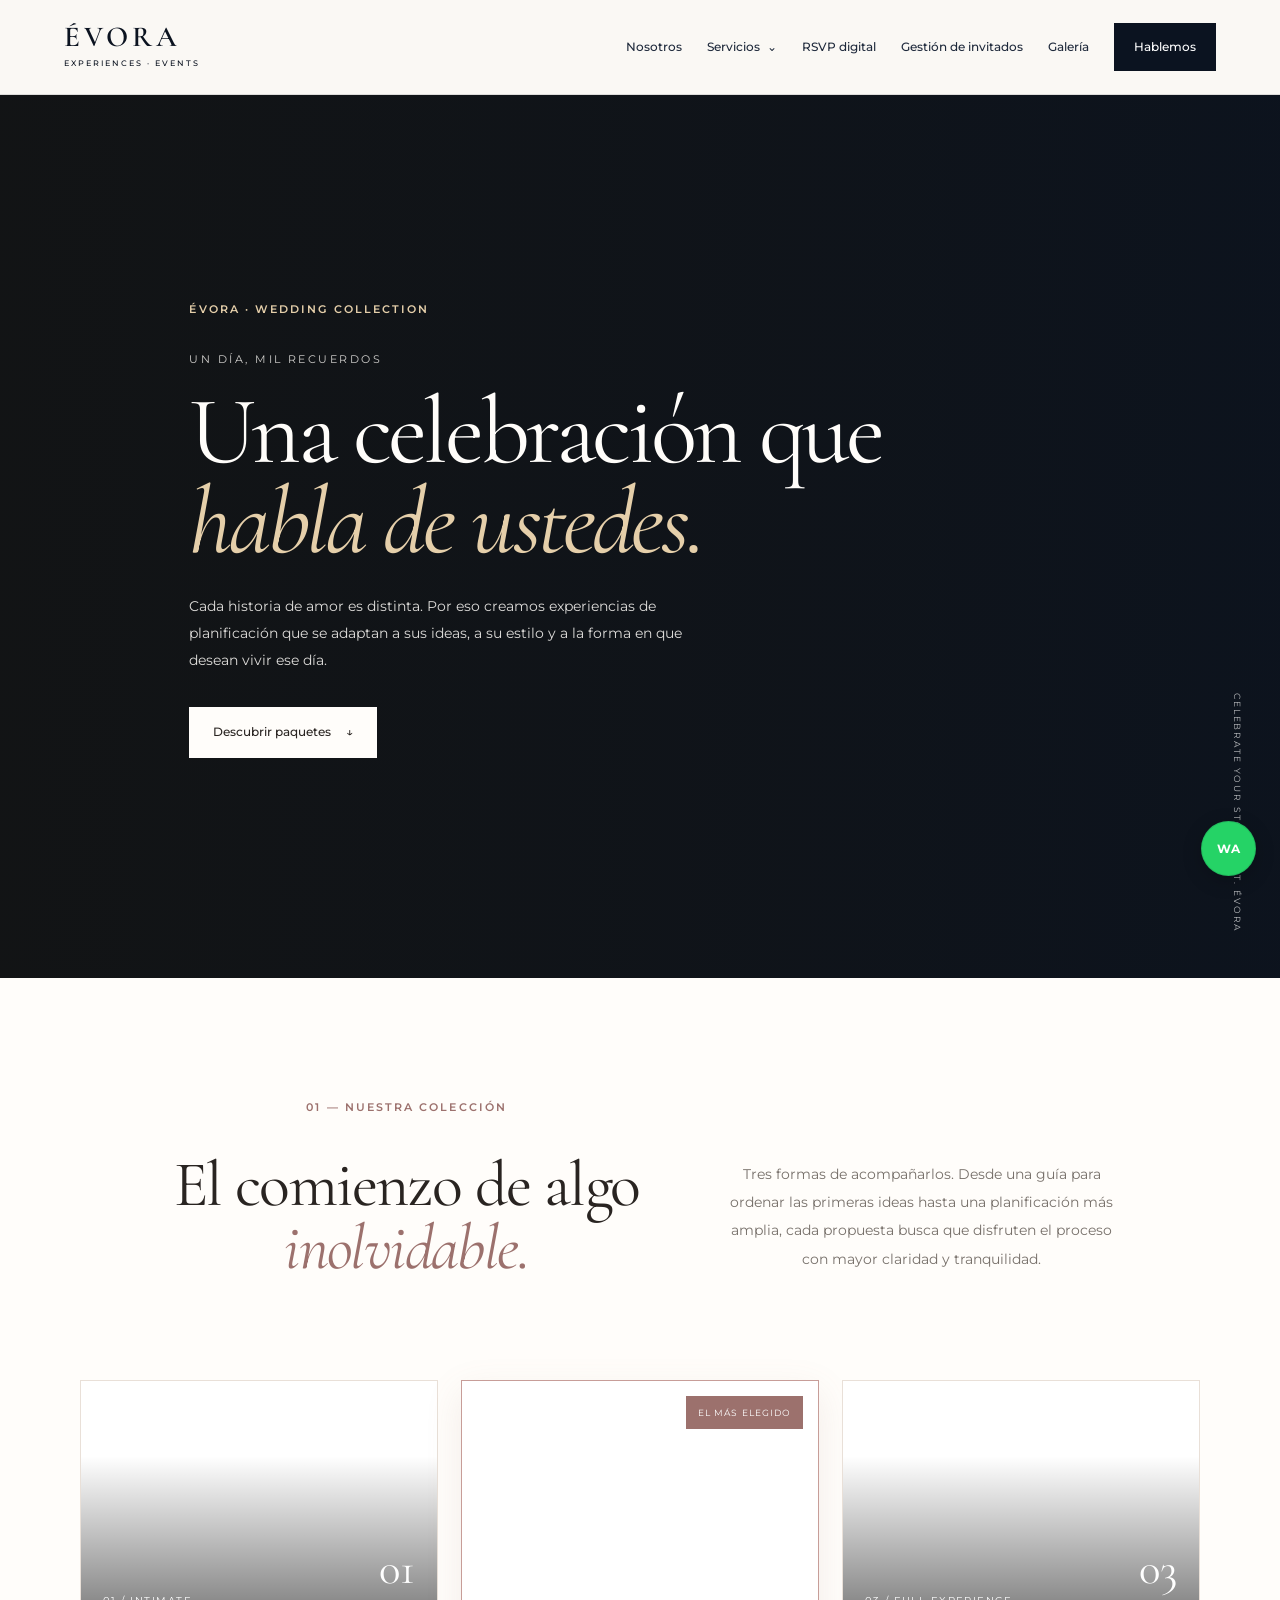
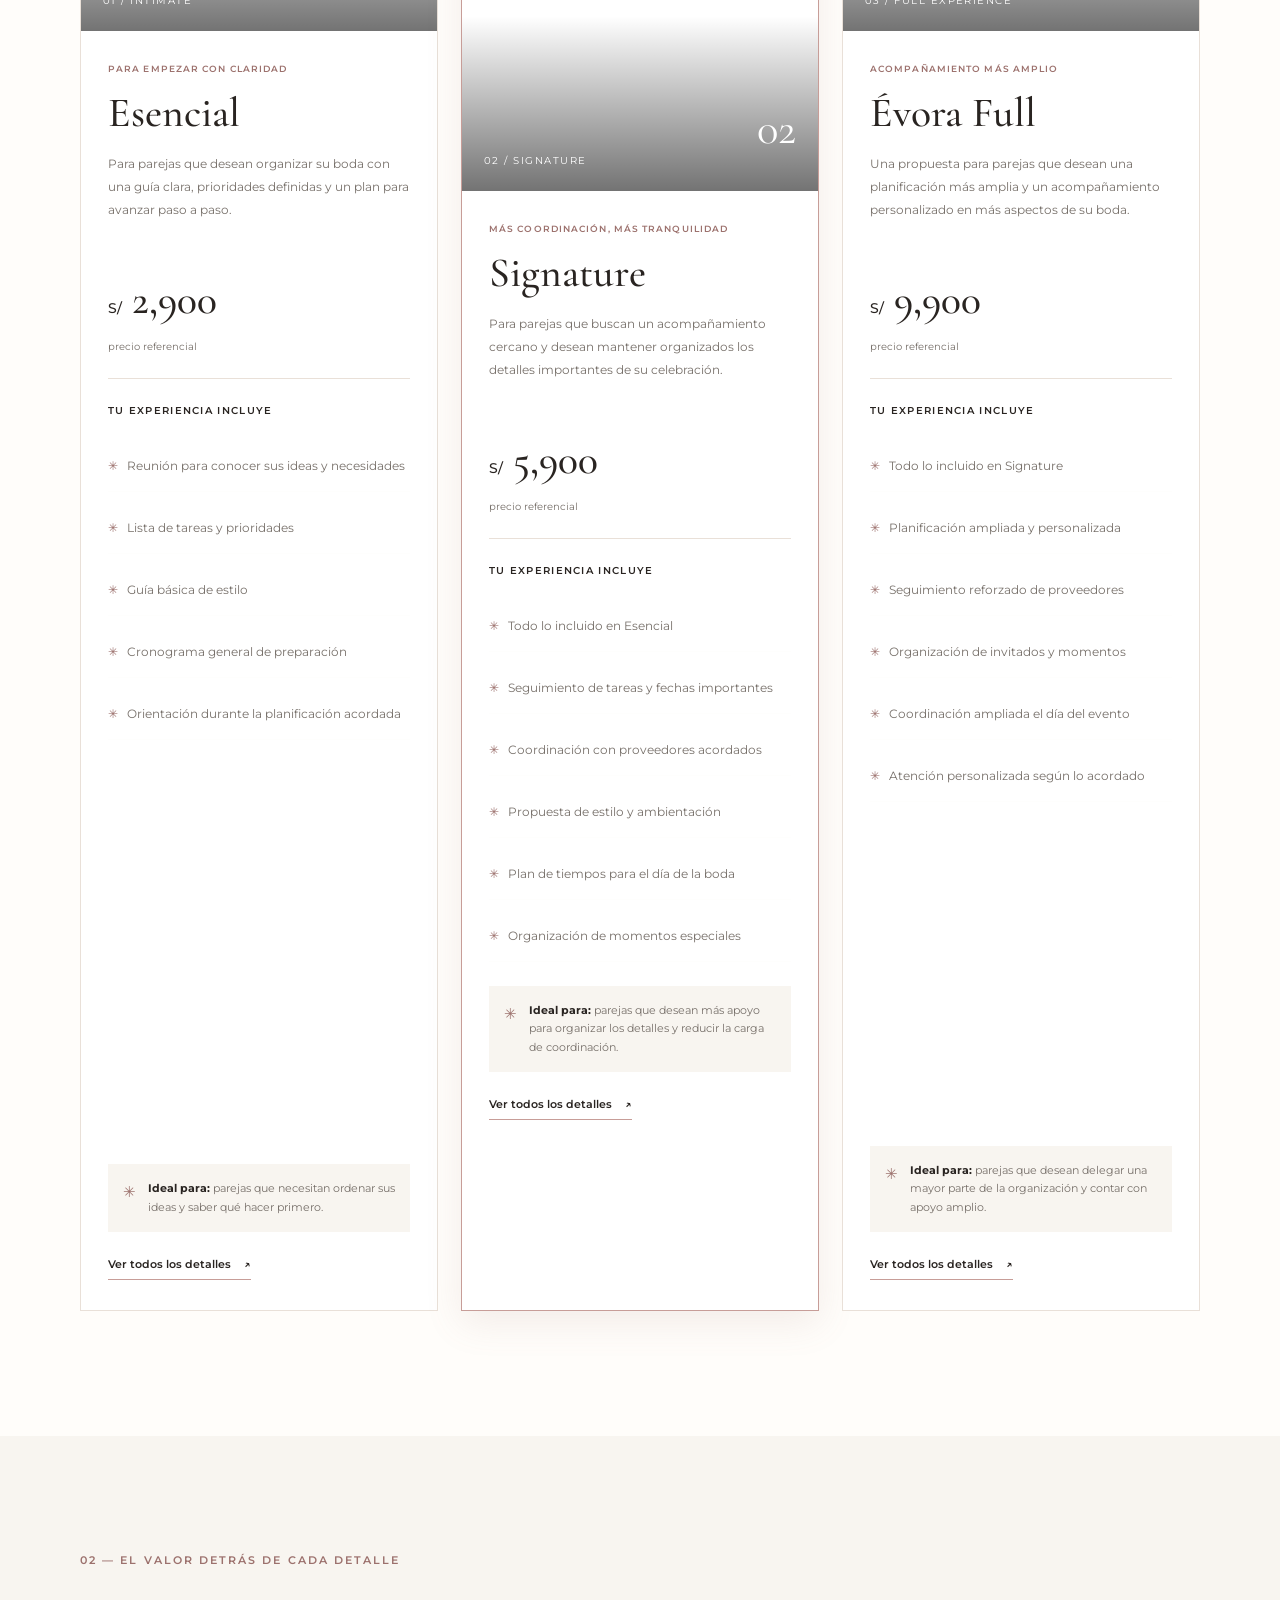
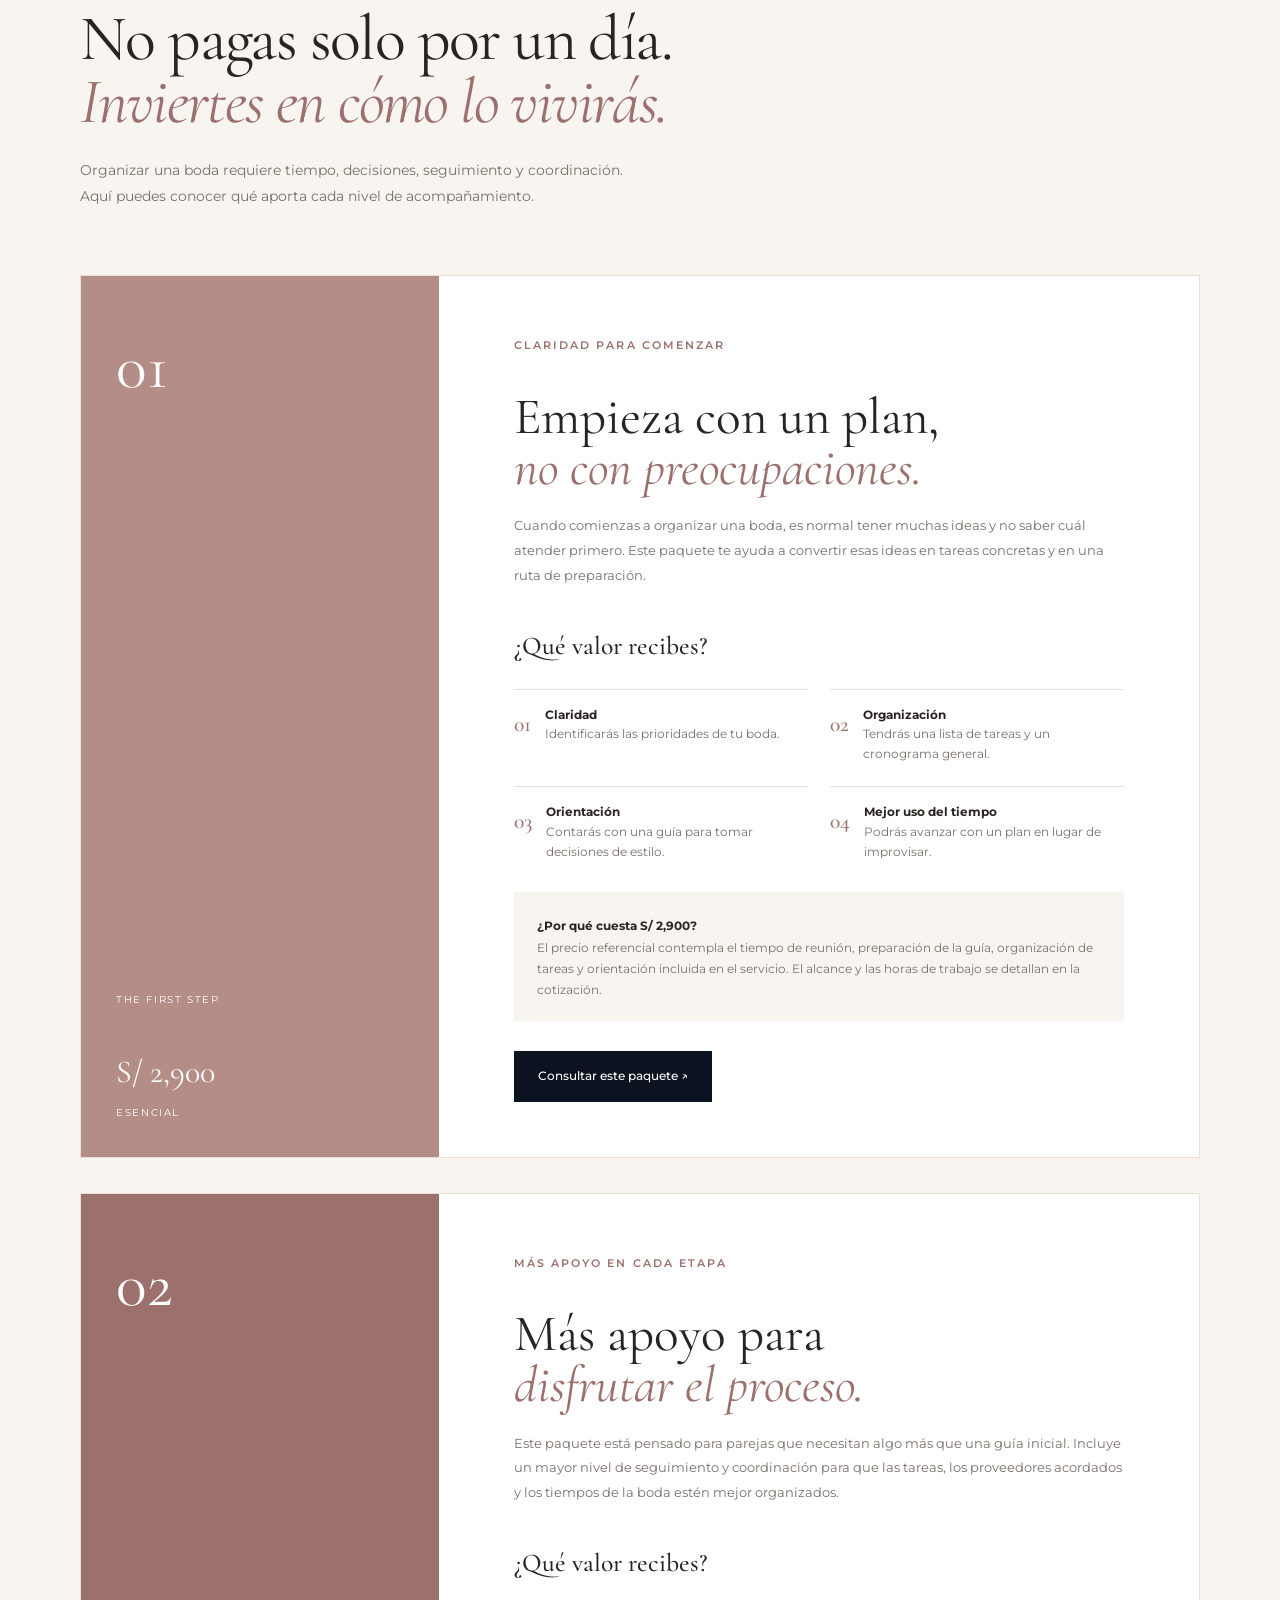
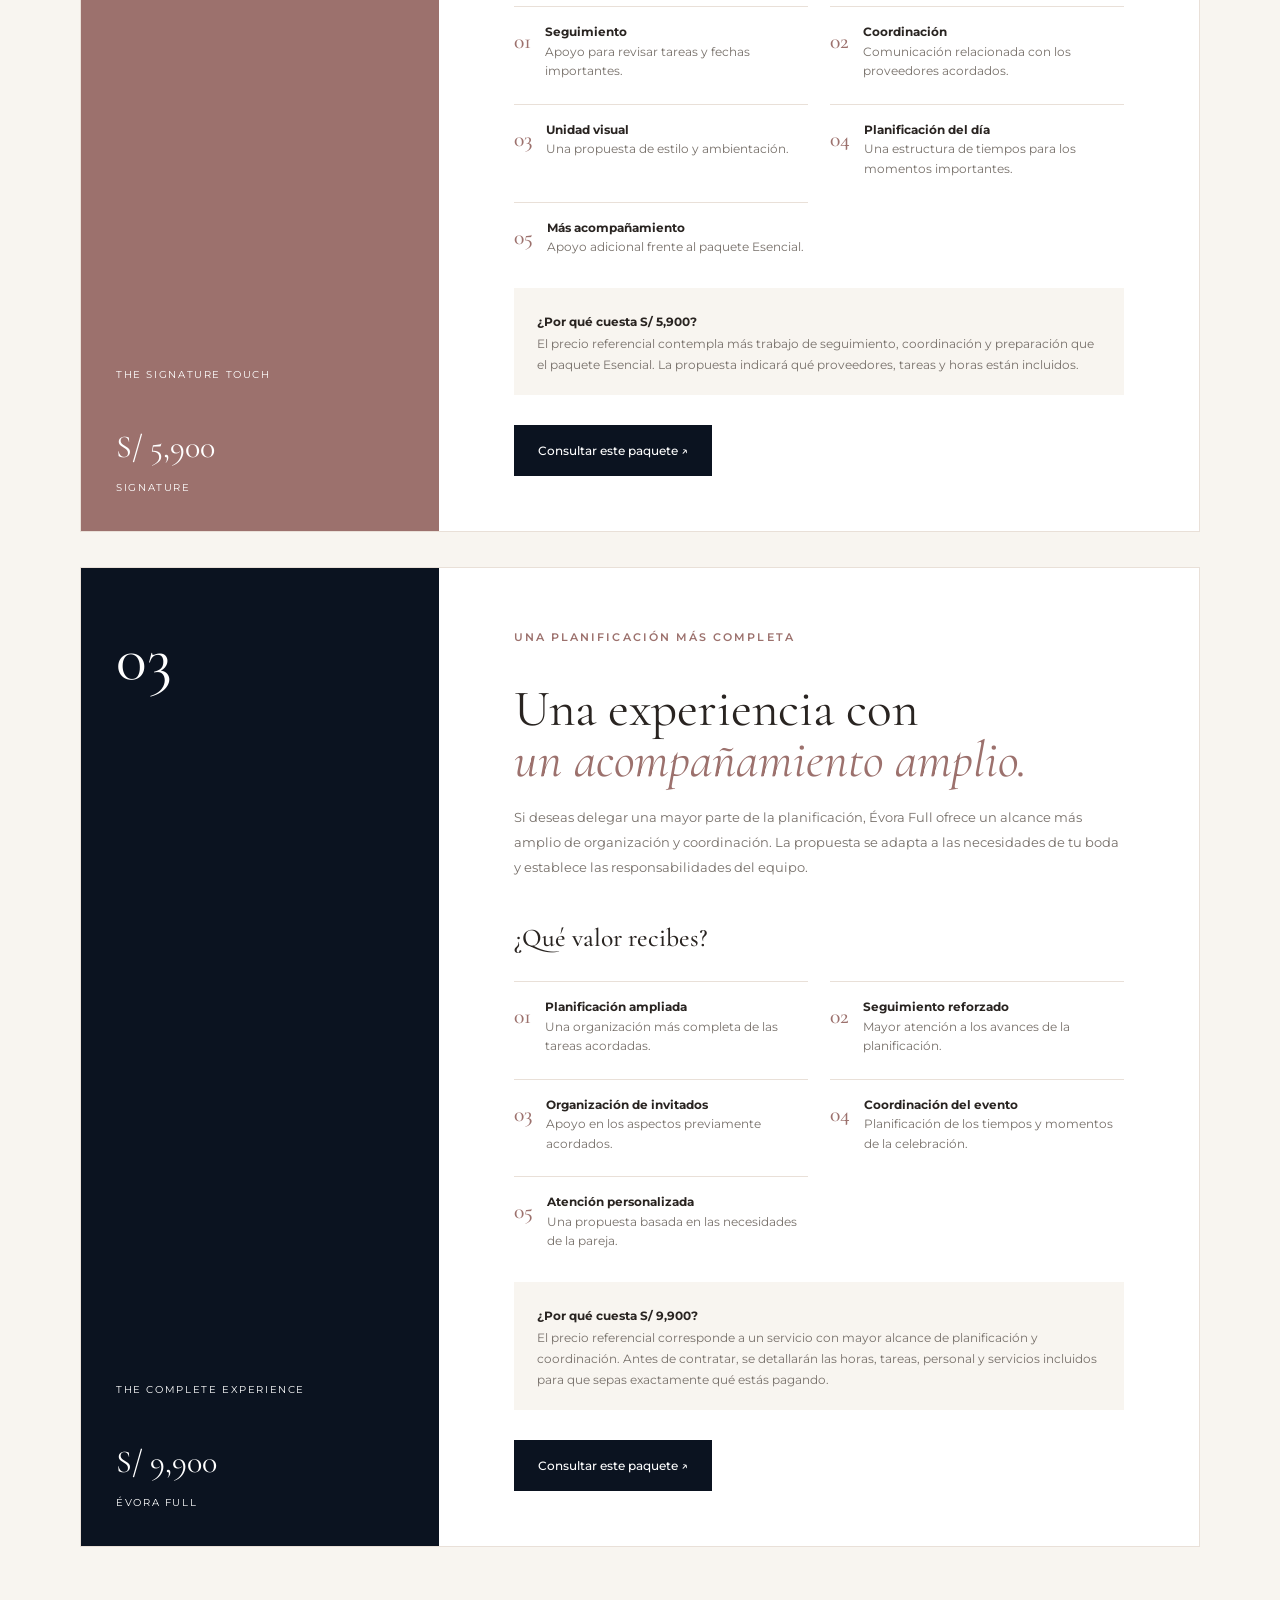
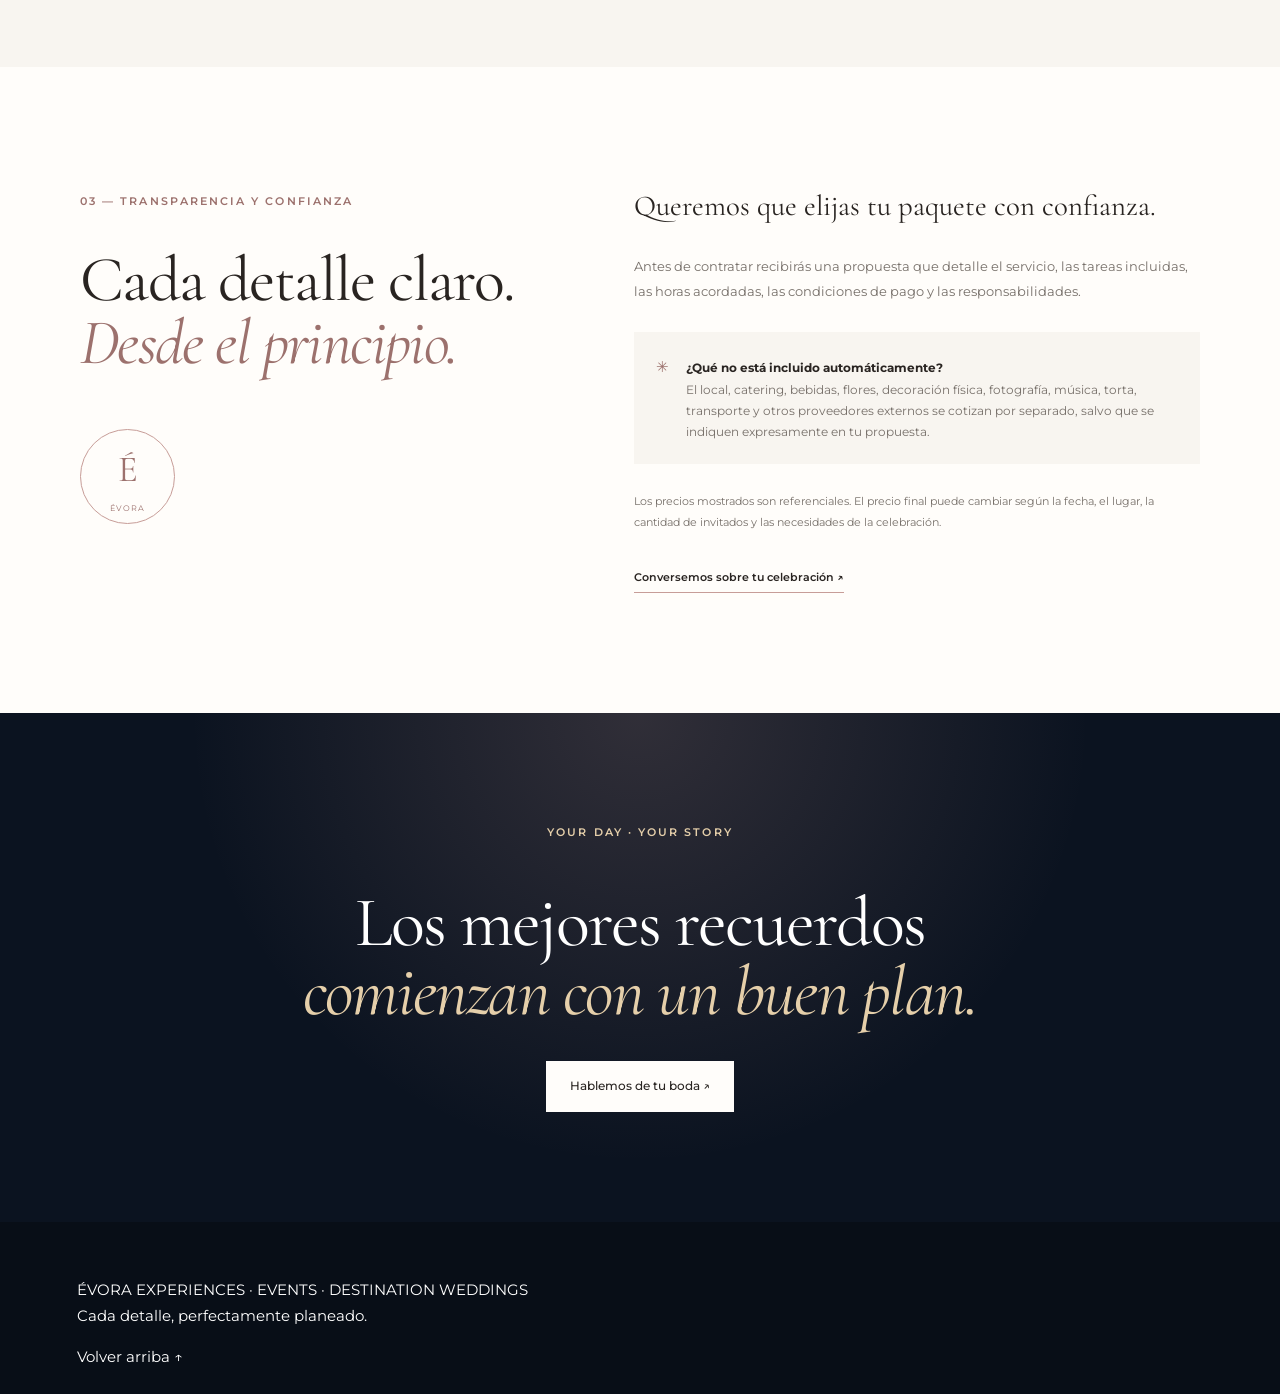
==== commit 5b87ce33: "se modifico la barra lateral" ====
--- a/bodas.html
+++ b/bodas.html
@@ -1,597 +1,722 @@
 <!DOCTYPE html>
 <html lang="es">
+
 <head>
-  <meta charset="UTF-8">
-  <meta name="viewport" content="width=device-width, initial-scale=1.0">
-  <meta name="description" content="Conoce los paquetes de planificación de bodas de ÉVORA.">
-  <title>Paquetes de Bodas | ÉVORA</title>
-
-  <link rel="preconnect" href="https://fonts.googleapis.com">
-  <link rel="preconnect" href="https://fonts.gstatic.com" crossorigin>
-
-  <link href="https://fonts.googleapis.com/css2?family=Cormorant+Garamond:wght@400;500;600;700&family=Montserrat:wght@400;500;600;700&display=swap" rel="stylesheet">
-
- <link rel="stylesheet" href="./css/estilos.css">
-<link rel="stylesheet" href="./css/bodas.css">
+    <meta charset="UTF-8">
+    <meta name="viewport" content="width=device-width, initial-scale=1.0">
+    <meta name="description" content="Conoce los paquetes de planificación de bodas de ÉVORA.">
+
+    <title>Paquetes de Bodas | ÉVORA</title>
+
+    <!-- FUENTES -->
+    <link rel="preconnect" href="https://fonts.googleapis.com">
+    <link rel="preconnect" href="https://fonts.gstatic.com" crossorigin>
+
+    <link href="https://fonts.googleapis.com/css2?family=Cormorant+Garamond:wght@400;500;600;700&family=Montserrat:wght@400;500;600;700&display=swap" rel="stylesheet">
+
+    <!-- CSS PRINCIPAL -->
+    <link rel="stylesheet" href="./css/estilos.css">
+
+    <!-- CSS DE LA PÁGINA DE BODAS -->
+    <link rel="stylesheet" href="./css/bodas.css">
+
+    <!-- JAVASCRIPT -->
+    <script src="./js/script.js" defer></script>
 </head>
 
 <body>
 
- <!-- HEADER GLOBAL ÉVORA -->
-<header class="header" id="inicio">
-  <div class="header-inner">
-
-    <a href="./index.html" class="logo" aria-label="ÉVORA - Inicio">
-      ÉVORA<span class="logo-dot">.</span>
-      <span class="logo-caption">EXPERIENCES · EVENTS</span>
+    <!-- CABECERA Y NAVEGACIÓN -->
+    <header class="header" id="inicio">
+
+        <div class="header-inner">
+
+            <a class="logo" href="./index.html" aria-label="ÉVORA, página de inicio">
+                ÉVORA<span class="logo-dot"></span>
+                <span class="logo-caption">EXPERIENCES · EVENTS</span>
+            </a>
+
+            <button
+                class="menu-toggle"
+                id="menuToggle"
+                type="button"
+                aria-label="Abrir menú"
+                aria-controls="navMenu"
+                aria-expanded="false"
+            >
+                <span></span>
+                <span></span>
+            </button>
+
+            <nav class="nav" id="navMenu" aria-label="Navegación principal">
+
+                <a href="./nosotros.html">Nosotros</a>
+
+                <div class="nav-dropdown">
+
+                    <button
+                        class="nav-dropdown-toggle"
+                        type="button"
+                        aria-expanded="false"
+                        aria-controls="servicesMenu"
+                    >
+                        Servicios <span aria-hidden="true">⌄</span>
+                    </button>
+
+                    <div class="nav-dropdown-menu" id="servicesMenu">
+                        <a href="./bodas.html" aria-current="page">Bodas</a>
+                        <a href="./bodasdestino.html">Bodas destino</a>
+                        <a href="./eventos-corporativos.html">Eventos corporativos</a>
+                        <a href="./ocasiones-especiales.html">Ocasiones especiales</a>
+                    </div>
+
+                </div>
+
+                <a href="./rsvp-digital.html">RSVP digital</a>
+                <a href="./gestion-invitados.html">Gestión de invitados</a>
+                <a href="./galeria.html">Galería</a>
+
+                <a class="nav-cta" href="./contacto.html">Hablemos</a>
+
+            </nav>
+
+        </div>
+
+    </header>
+
+    <!-- CONTENIDO PRINCIPAL -->
+    <main class="wedding-page">
+
+        <!-- PORTADA -->
+        <header class="hero">
+
+            <div class="hero-image"></div>
+
+            <div class="hero-content">
+
+                <span class="eyebrow">ÉVORA · WEDDING COLLECTION</span>
+
+                <p class="hero-overline">UN DÍA, MIL RECUERDOS</p>
+
+                <h1>
+                    Una celebración que<br>
+                    <em>habla de ustedes.</em>
+                </h1>
+
+                <p class="hero-copy">
+                    Cada historia de amor es distinta. Por eso creamos
+                    experiencias de planificación que se adaptan a sus ideas,
+                    a su estilo y a la forma en que desean vivir ese día.
+                </p>
+
+                <a class="button button-light" href="#coleccion">
+                    Descubrir paquetes <span>↓</span>
+                </a>
+
+            </div>
+
+            <span class="hero-side-note">
+                CELEBRATE YOUR STORY · EST. ÉVORA
+            </span>
+
+        </header>
+
+        <!-- PRESENTACIÓN -->
+        <section class="intro section-wrap" id="coleccion">
+
+            <div>
+                <span class="eyebrow">01 — NUESTRA COLECCIÓN</span>
+
+                <h2>
+                    El comienzo de algo<br>
+                    <em>inolvidable.</em>
+                </h2>
+            </div>
+
+            <p class="intro-text">
+                Tres formas de acompañarlos. Desde una guía para ordenar
+                las primeras ideas hasta una planificación más amplia,
+                cada propuesta busca que disfruten el proceso con mayor
+                claridad y tranquilidad.
+            </p>
+
+        </section>
+
+        <!-- TARJETAS DE PAQUETES -->
+        <section class="package-grid section-wrap">
+
+            <!-- ESENCIAL -->
+            <article class="package-card">
+
+                <div class="package-photo photo-essential">
+                    <span>01 / INTIMATE</span>
+                    <b>01</b>
+                </div>
+
+                <div class="package-body">
+
+                    <span class="package-tag">PARA EMPEZAR CON CLARIDAD</span>
+
+                    <h3>Esencial</h3>
+
+                    <p class="package-description">
+                        Para parejas que desean organizar su boda con una
+                        guía clara, prioridades definidas y un plan para
+                        avanzar paso a paso.
+                    </p>
+
+                    <div class="price">
+                        <span>S/</span> 2,900
+                        <small>precio referencial</small>
+                    </div>
+
+                    <div class="mini-divider"></div>
+
+                    <p class="includes-heading">TU EXPERIENCIA INCLUYE</p>
+
+                    <ul class="feature-list">
+                        <li>Reunión para conocer sus ideas y necesidades</li>
+                        <li>Lista de tareas y prioridades</li>
+                        <li>Guía básica de estilo</li>
+                        <li>Cronograma general de preparación</li>
+                        <li>Orientación durante la planificación acordada</li>
+                    </ul>
+
+                    <div class="ideal">
+                        <span>✳</span>
+                        <p>
+                            <strong>Ideal para:</strong> parejas que necesitan
+                            ordenar sus ideas y saber qué hacer primero.
+                        </p>
+                    </div>
+
+                    <a class="text-link" href="#detalle-esencial">
+                        Ver todos los detalles <span>↗</span>
+                    </a>
+
+                </div>
+            </article>
+
+            <!-- SIGNATURE -->
+            <article class="package-card featured">
+
+                <div class="popular-label">EL MÁS ELEGIDO</div>
+
+                <div class="package-photo photo-signature">
+                    <span>02 / SIGNATURE</span>
+                    <b>02</b>
+                </div>
+
+                <div class="package-body">
+
+                    <span class="package-tag">
+                        MÁS COORDINACIÓN, MÁS TRANQUILIDAD
+                    </span>
+
+                    <h3>Signature</h3>
+
+                    <p class="package-description">
+                        Para parejas que buscan un acompañamiento cercano
+                        y desean mantener organizados los detalles importantes
+                        de su celebración.
+                    </p>
+
+                    <div class="price">
+                        <span>S/</span> 5,900
+                        <small>precio referencial</small>
+                    </div>
+
+                    <div class="mini-divider"></div>
+
+                    <p class="includes-heading">TU EXPERIENCIA INCLUYE</p>
+
+                    <ul class="feature-list">
+                        <li>Todo lo incluido en Esencial</li>
+                        <li>Seguimiento de tareas y fechas importantes</li>
+                        <li>Coordinación con proveedores acordados</li>
+                        <li>Propuesta de estilo y ambientación</li>
+                        <li>Plan de tiempos para el día de la boda</li>
+                        <li>Organización de momentos especiales</li>
+                    </ul>
+
+                    <div class="ideal">
+                        <span>✳</span>
+                        <p>
+                            <strong>Ideal para:</strong> parejas que desean más
+                            apoyo para organizar los detalles y reducir la carga
+                            de coordinación.
+                        </p>
+                    </div>
+
+                    <a class="text-link" href="#detalle-signature">
+                        Ver todos los detalles <span>↗</span>
+                    </a>
+
+                </div>
+            </article>
+
+            <!-- ÉVORA FULL -->
+            <article class="package-card">
+
+                <div class="package-photo photo-full">
+                    <span>03 / FULL EXPERIENCE</span>
+                    <b>03</b>
+                </div>
+
+                <div class="package-body">
+
+                    <span class="package-tag">
+                        ACOMPAÑAMIENTO MÁS AMPLIO
+                    </span>
+
+                    <h3>Évora Full</h3>
+
+                    <p class="package-description">
+                        Una propuesta para parejas que desean una planificación
+                        más amplia y un acompañamiento personalizado en más
+                        aspectos de su boda.
+                    </p>
+
+                    <div class="price">
+                        <span>S/</span> 9,900
+                        <small>precio referencial</small>
+                    </div>
+
+                    <div class="mini-divider"></div>
+
+                    <p class="includes-heading">TU EXPERIENCIA INCLUYE</p>
+
+                    <ul class="feature-list">
+                        <li>Todo lo incluido en Signature</li>
+                        <li>Planificación ampliada y personalizada</li>
+                        <li>Seguimiento reforzado de proveedores</li>
+                        <li>Organización de invitados y momentos</li>
+                        <li>Coordinación ampliada el día del evento</li>
+                        <li>Atención personalizada según lo acordado</li>
+                    </ul>
+
+                    <div class="ideal">
+                        <span>✳</span>
+                        <p>
+                            <strong>Ideal para:</strong> parejas que desean
+                            delegar una mayor parte de la organización y contar
+                            con apoyo amplio.
+                        </p>
+                    </div>
+
+                    <a class="text-link" href="#detalle-full">
+                        Ver todos los detalles <span>↗</span>
+                    </a>
+
+                </div>
+            </article>
+
+        </section>
+
+        <!-- DETALLES DE LOS PAQUETES -->
+        <section class="details-section">
+
+            <div class="details-heading section-wrap">
+
+                <span class="eyebrow">02 — EL VALOR DETRÁS DE CADA DETALLE</span>
+
+                <h2>
+                    No pagas solo por un día.<br>
+                    <em>Inviertes en cómo lo vivirás.</em>
+                </h2>
+
+                <p>
+                    Organizar una boda requiere tiempo, decisiones,
+                    seguimiento y coordinación. Aquí puedes conocer
+                    qué aporta cada nivel de acompañamiento.
+                </p>
+
+            </div>
+
+            <div class="detail-list section-wrap">
+
+                <!-- DETALLE ESENCIAL -->
+                <article class="detail-panel" id="detalle-esencial">
+
+                    <div class="detail-aside">
+                        <span>01</span>
+                        <p>THE FIRST STEP</p>
+                        <div class="detail-price">S/ 2,900</div>
+                        <small>ESENCIAL</small>
+                    </div>
+
+                    <div class="detail-main">
+
+                        <span class="eyebrow">CLARIDAD PARA COMENZAR</span>
+
+                        <h3>
+                            Empieza con un plan,<br>
+                            <em>no con preocupaciones.</em>
+                        </h3>
+
+                        <p>
+                            Cuando comienzas a organizar una boda, es normal
+                            tener muchas ideas y no saber cuál atender primero.
+                            Este paquete te ayuda a convertir esas ideas en
+                            tareas concretas y en una ruta de preparación.
+                        </p>
+
+                        <h4>¿Qué valor recibes?</h4>
+
+                        <div class="value-grid">
+
+                            <div>
+                                <b>01</b>
+                                <p>
+                                    <strong>Claridad</strong><br>
+                                    Identificarás las prioridades de tu boda.
+                                </p>
+                            </div>
+
+                            <div>
+                                <b>02</b>
+                                <p>
+                                    <strong>Organización</strong><br>
+                                    Tendrás una lista de tareas y un cronograma general.
+                                </p>
+                            </div>
+
+                            <div>
+                                <b>03</b>
+                                <p>
+                                    <strong>Orientación</strong><br>
+                                    Contarás con una guía para tomar decisiones de estilo.
+                                </p>
+                            </div>
+
+                            <div>
+                                <b>04</b>
+                                <p>
+                                    <strong>Mejor uso del tiempo</strong><br>
+                                    Podrás avanzar con un plan en lugar de improvisar.
+                                </p>
+                            </div>
+
+                        </div>
+
+                        <div class="investment-note">
+
+                            <strong>¿Por qué cuesta S/ 2,900?</strong>
+
+                            <p>
+                                El precio referencial contempla el tiempo de reunión,
+                                preparación de la guía, organización de tareas y
+                                orientación incluida en el servicio. El alcance y
+                                las horas de trabajo se detallan en la cotización.
+                            </p>
+
+                        </div>
+
+                        <a class="button button-dark"
+                           href="./consulta.html?paquete=Esencial"
+                           data-paquete="Esencial">
+                            Consultar este paquete ↗
+                        </a>
+
+                    </div>
+                </article>
+
+                <!-- DETALLE SIGNATURE -->
+                <article class="detail-panel" id="detalle-signature">
+
+                    <div class="detail-aside aside-rose">
+                        <span>02</span>
+                        <p>THE SIGNATURE TOUCH</p>
+                        <div class="detail-price">S/ 5,900</div>
+                        <small>SIGNATURE</small>
+                    </div>
+
+                    <div class="detail-main">
+
+                        <span class="eyebrow">MÁS APOYO EN CADA ETAPA</span>
+
+                        <h3>
+                            Más apoyo para<br>
+                            <em>disfrutar el proceso.</em>
+                        </h3>
+
+                        <p>
+                            Este paquete está pensado para parejas que necesitan
+                            algo más que una guía inicial. Incluye un mayor nivel
+                            de seguimiento y coordinación para que las tareas,
+                            los proveedores acordados y los tiempos de la boda
+                            estén mejor organizados.
+                        </p>
+
+                        <h4>¿Qué valor recibes?</h4>
+
+                        <div class="value-grid">
+
+                            <div>
+                                <b>01</b>
+                                <p>
+                                    <strong>Seguimiento</strong><br>
+                                    Apoyo para revisar tareas y fechas importantes.
+                                </p>
+                            </div>
+
+                            <div>
+                                <b>02</b>
+                                <p>
+                                    <strong>Coordinación</strong><br>
+                                    Comunicación relacionada con los proveedores acordados.
+                                </p>
+                            </div>
+
+                            <div>
+                                <b>03</b>
+                                <p>
+                                    <strong>Unidad visual</strong><br>
+                                    Una propuesta de estilo y ambientación.
+                                </p>
+                            </div>
+
+                            <div>
+                                <b>04</b>
+                                <p>
+                                    <strong>Planificación del día</strong><br>
+                                    Una estructura de tiempos para los momentos importantes.
+                                </p>
+                            </div>
+
+                            <div>
+                                <b>05</b>
+                                <p>
+                                    <strong>Más acompañamiento</strong><br>
+                                    Apoyo adicional frente al paquete Esencial.
+                                </p>
+                            </div>
+
+                        </div>
+
+                        <div class="investment-note">
+
+                            <strong>¿Por qué cuesta S/ 5,900?</strong>
+
+                            <p>
+                                El precio referencial contempla más trabajo de
+                                seguimiento, coordinación y preparación que el
+                                paquete Esencial. La propuesta indicará qué
+                                proveedores, tareas y horas están incluidos.
+                            </p>
+
+                        </div>
+
+                        <a class="button button-dark"
+                           href="./consulta.html?paquete=Signature"
+                           data-paquete="Signature">
+                            Consultar este paquete ↗
+                        </a>
+
+                    </div>
+                </article>
+
+                <!-- DETALLE ÉVORA FULL -->
+                <article class="detail-panel" id="detalle-full">
+
+                    <div class="detail-aside aside-dark">
+                        <span>03</span>
+                        <p>THE COMPLETE EXPERIENCE</p>
+                        <div class="detail-price">S/ 9,900</div>
+                        <small>ÉVORA FULL</small>
+                    </div>
+
+                    <div class="detail-main">
+
+                        <span class="eyebrow">UNA PLANIFICACIÓN MÁS COMPLETA</span>
+
+                        <h3>
+                            Una experiencia con<br>
+                            <em>un acompañamiento amplio.</em>
+                        </h3>
+
+                        <p>
+                            Si deseas delegar una mayor parte de la planificación,
+                            Évora Full ofrece un alcance más amplio de organización
+                            y coordinación. La propuesta se adapta a las necesidades
+                            de tu boda y establece las responsabilidades del equipo.
+                        </p>
+
+                        <h4>¿Qué valor recibes?</h4>
+
+                        <div class="value-grid">
+
+                            <div>
+                                <b>01</b>
+                                <p>
+                                    <strong>Planificación ampliada</strong><br>
+                                    Una organización más completa de las tareas acordadas.
+                                </p>
+                            </div>
+
+                            <div>
+                                <b>02</b>
+                                <p>
+                                    <strong>Seguimiento reforzado</strong><br>
+                                    Mayor atención a los avances de la planificación.
+                                </p>
+                            </div>
+
+                            <div>
+                                <b>03</b>
+                                <p>
+                                    <strong>Organización de invitados</strong><br>
+                                    Apoyo en los aspectos previamente acordados.
+                                </p>
+                            </div>
+
+                            <div>
+                                <b>04</b>
+                                <p>
+                                    <strong>Coordinación del evento</strong><br>
+                                    Planificación de los tiempos y momentos de la celebración.
+                                </p>
+                            </div>
+
+                            <div>
+                                <b>05</b>
+                                <p>
+                                    <strong>Atención personalizada</strong><br>
+                                    Una propuesta basada en las necesidades de la pareja.
+                                </p>
+                            </div>
+
+                        </div>
+
+                        <div class="investment-note">
+
+                            <strong>¿Por qué cuesta S/ 9,900?</strong>
+
+                            <p>
+                                El precio referencial corresponde a un servicio
+                                con mayor alcance de planificación y coordinación.
+                                Antes de contratar, se detallarán las horas, tareas,
+                                personal y servicios incluidos para que sepas
+                                exactamente qué estás pagando.
+                            </p>
+
+                        </div>
+
+                        <a class="button button-dark"
+                           href="./consulta.html?paquete=Évora%20Full"
+                           data-paquete="Évora Full">
+                            Consultar este paquete ↗
+                        </a>
+
+                    </div>
+                </article>
+
+            </div>
+        </section>
+
+        <!-- TRANSPARENCIA -->
+        <section class="transparency section-wrap">
+
+            <div class="transparency-mark">
+
+                <span class="eyebrow">03 — TRANSPARENCIA Y CONFIANZA</span>
+
+                <h2>
+                    Cada detalle claro.<br>
+                    <em>Desde el principio.</em>
+                </h2>
+
+                <div class="seal">
+                    É<br>
+                    <small>ÉVORA</small>
+                </div>
+
+            </div>
+
+            <div class="transparency-copy">
+
+                <p class="transparency-lead">
+                    Queremos que elijas tu paquete con confianza.
+                </p>
+
+                <p>
+                    Antes de contratar recibirás una propuesta que detalle
+                    el servicio, las tareas incluidas, las horas acordadas,
+                    las condiciones de pago y las responsabilidades.
+                </p>
+
+                <div class="notice">
+
+                    <span>✳</span>
+
+                    <div>
+                        <strong>¿Qué no está incluido automáticamente?</strong>
+
+                        <p>
+                            El local, catering, bebidas, flores, decoración física,
+                            fotografía, música, torta, transporte y otros proveedores
+                            externos se cotizan por separado, salvo que se indiquen
+                            expresamente en tu propuesta.
+                        </p>
+                    </div>
+
+                </div>
+
+                <p class="fine-print">
+                    Los precios mostrados son referenciales. El precio final
+                    puede cambiar según la fecha, el lugar, la cantidad de
+                    invitados y las necesidades de la celebración.
+                </p>
+
+                <a class="text-link" href="./consulta.html">
+                    Conversemos sobre tu celebración ↗
+                </a>
+
+            </div>
+        </section>
+
+        <!-- CIERRE -->
+        <section class="closing">
+
+            <span class="eyebrow">YOUR DAY · YOUR STORY</span>
+
+            <h2>
+                Los mejores recuerdos<br>
+                <em>comienzan con un buen plan.</em>
+            </h2>
+
+            <a class="button button-light" href="./consulta.html">
+                Hablemos de tu boda ↗
+            </a>
+
+        </section>
+
+        <!-- PIE DE PÁGINA -->
+        <footer class="footer">
+
+            <a class="brand" href="./index.html">
+                ÉVORA
+                <span>EXPERIENCES · EVENTS · DESTINATION WEDDINGS</span>
+            </a>
+
+            <p>Cada detalle, perfectamente planeado.</p>
+
+            <a href="#inicio">Volver arriba ↑</a>
+
+        </footer>
+
+    </main>
+
+    <!-- WHATSAPP -->
+    <a
+        class="whatsapp-float"
+        href="https://wa.me/"
+        aria-label="Contactar con ÉVORA por WhatsApp"
+        target="_blank"
+        rel="noopener noreferrer"
+    >
+        <span aria-hidden="true">WA</span>
     </a>
-
-    <button
-      class="menu-toggle"
-      id="menuToggle"
-      aria-label="Abrir menú"
-      aria-expanded="false"
-      aria-controls="navMenu"
-    >
-      <span></span>
-      <span></span>
-      <span></span>
-    </button>
-
-    <nav class="nav" id="navMenu" aria-label="Navegación principal">
-
-      <a href="./index.html">Inicio</a>
-
-      <a href="./nosotros.html">Nosotros</a>
-
-      <div class="nav-dropdown" id="servicesMenu">
-        <button
-          class="nav-dropdown-toggle"
-          type="button"
-          aria-expanded="false"
-        >
-          Servicios <span class="dropdown-arrow">⌄</span>
-        </button>
-
-        <div class="nav-dropdown-menu">
-          <a href="./bodas.html" aria-current="page">Bodas</a>
-          <a href="./bodas-destino.html">Bodas destino</a>
-          <a href="./corporativos.html">Eventos corporativos</a>
-          <a href="./ocasiones.html">Ocasiones especiales</a>
-        </div>
-      </div>
-
-      <a href="./rsvp.html">RSVP digital</a>
-
-      <a href="./invitados.html">Gestión de invitados</a>
-
-      <a href="./galeria.html">Galería</a>
-
-      <a href="./contacto.html" class="nav-cta">Hablemos</a>
-
-    </nav>
-  </div>
-</header>
-
-<main class="wedding-page" id="inicio">
-  <!-- PORTADA -->
-  <header class="hero">
-    <div class="hero-image"></div>
-
-    <div class="hero-content">
-      <span class="eyebrow">ÉVORA · WEDDING COLLECTION</span>
-      <p class="hero-overline">UN DÍA, MIL RECUERDOS</p>
-
-      <h1>Una celebración que<br>
-        <em>habla de ustedes.</em>
-      </h1>
-
-      <p class="hero-copy">
-        Cada historia de amor es distinta. Por eso creamos
-        experiencias de planificación que se adaptan a sus ideas,
-        a su estilo y a la forma en que desean vivir ese día.
-      </p>
-
-      <a class="button button-light" href="#coleccion">
-        Descubrir paquetes <span>↓</span>
-      </a>
-    </div>
-
-    <span class="hero-side-note">
-      CELEBRATE YOUR STORY · EST. ÉVORA
-    </span>
-  </header>
-
-  <!-- PRESENTACIÓN -->
-  <section class="intro section-wrap" id="coleccion">
-    <div>
-      <span class="eyebrow">01 — NUESTRA COLECCIÓN</span>
-      <h2>El comienzo de algo<br>
-        <em>inolvidable.</em>
-      </h2>
-    </div>
-
-    <p class="intro-text">
-      Tres formas de acompañarlos. Desde una guía para ordenar
-      las primeras ideas hasta una planificación más amplia,
-      cada propuesta busca que disfruten el proceso con mayor
-      claridad y tranquilidad.
-    </p>
-  </section>
-
-  <!-- TARJETAS DE PAQUETES -->
-  <section class="package-grid section-wrap">
-
-    <!-- ESENCIAL -->
-    <article class="package-card">
-      <div class="package-photo photo-essential">
-        <span>01 / INTIMATE</span>
-        <b>01</b>
-      </div>
-
-      <div class="package-body">
-        <span class="package-tag">PARA EMPEZAR CON CLARIDAD</span>
-        <h3>Esencial</h3>
-
-        <p class="package-description">
-          Para parejas que desean organizar su boda con una
-          guía clara, prioridades definidas y un plan para
-          avanzar paso a paso.
-        </p>
-
-        <div class="price">
-          <span>S/</span> 2,900
-          <small>precio referencial</small>
-        </div>
-
-        <div class="mini-divider"></div>
-
-        <p class="includes-heading">TU EXPERIENCIA INCLUYE</p>
-
-        <ul class="feature-list">
-          <li>Reunión para conocer sus ideas y necesidades</li>
-          <li>Lista de tareas y prioridades</li>
-          <li>Guía básica de estilo</li>
-          <li>Cronograma general de preparación</li>
-          <li>Orientación durante la planificación acordada</li>
-        </ul>
-
-        <div class="ideal">
-          <span>✳</span>
-          <p><strong>Ideal para:</strong> parejas que necesitan
-            ordenar sus ideas y saber qué hacer primero.</p>
-        </div>
-
-        <a class="text-link" href="#detalle-esencial">
-          Ver todos los detalles <span>↗</span>
-        </a>
-      </div>
-    </article>
-
-    <!-- SIGNATURE -->
-    <article class="package-card featured">
-      <div class="popular-label">EL MÁS ELEGIDO</div>
-
-      <div class="package-photo photo-signature">
-        <span>02 / SIGNATURE</span>
-        <b>02</b>
-      </div>
-
-      <div class="package-body">
-        <span class="package-tag">
-          MÁS COORDINACIÓN, MÁS TRANQUILIDAD
-        </span>
-
-        <h3>Signature</h3>
-
-        <p class="package-description">
-          Para parejas que buscan un acompañamiento cercano
-          y desean mantener organizados los detalles importantes
-          de su celebración.
-        </p>
-
-        <div class="price">
-          <span>S/</span> 5,900
-          <small>precio referencial</small>
-        </div>
-
-        <div class="mini-divider"></div>
-
-        <p class="includes-heading">TU EXPERIENCIA INCLUYE</p>
-
-        <ul class="feature-list">
-          <li>Todo lo incluido en Esencial</li>
-          <li>Seguimiento de tareas y fechas importantes</li>
-          <li>Coordinación con proveedores acordados</li>
-          <li>Propuesta de estilo y ambientación</li>
-          <li>Plan de tiempos para el día de la boda</li>
-          <li>Organización de momentos especiales</li>
-        </ul>
-
-        <div class="ideal">
-          <span>✳</span>
-          <p><strong>Ideal para:</strong> parejas que desean más
-            apoyo para organizar los detalles y reducir la carga
-            de coordinación.</p>
-        </div>
-
-        <a class="text-link" href="#detalle-signature">
-          Ver todos los detalles <span>↗</span>
-        </a>
-      </div>
-    </article>
-
-    <!-- ÉVORA FULL -->
-    <article class="package-card">
-      <div class="package-photo photo-full">
-        <span>03 / FULL EXPERIENCE</span>
-        <b>03</b>
-      </div>
-
-      <div class="package-body">
-        <span class="package-tag">
-          ACOMPAÑAMIENTO MÁS AMPLIO
-        </span>
-
-        <h3>Évora Full</h3>
-
-        <p class="package-description">
-          Una propuesta para parejas que desean una planificación
-          más amplia y un acompañamiento personalizado en más
-          aspectos de su boda.
-        </p>
-
-        <div class="price">
-          <span>S/</span> 9,900
-          <small>precio referencial</small>
-        </div>
-
-        <div class="mini-divider"></div>
-
-        <p class="includes-heading">TU EXPERIENCIA INCLUYE</p>
-
-        <ul class="feature-list">
-          <li>Todo lo incluido en Signature</li>
-          <li>Planificación ampliada y personalizada</li>
-          <li>Seguimiento reforzado de proveedores</li>
-          <li>Organización de invitados y momentos</li>
-          <li>Coordinación ampliada el día del evento</li>
-          <li>Atención personalizada según lo acordado</li>
-        </ul>
-
-        <div class="ideal">
-          <span>✳</span>
-          <p><strong>Ideal para:</strong> parejas que desean
-            delegar una mayor parte de la organización y contar
-            con apoyo amplio.</p>
-        </div>
-
-        <a class="text-link" href="#detalle-full">
-          Ver todos los detalles <span>↗</span>
-        </a>
-      </div>
-    </article>
-
-  </section>
-
-  <!-- DETALLES DE LOS PAQUETES -->
-  <section class="details-section">
-
-    <div class="details-heading section-wrap">
-      <span class="eyebrow">02 — EL VALOR DETRÁS DE CADA DETALLE</span>
-
-      <h2>No pagas solo por un día.<br>
-        <em>Inviertes en cómo lo vivirás.</em>
-      </h2>
-
-      <p>
-        Organizar una boda requiere tiempo, decisiones,
-        seguimiento y coordinación. Aquí puedes conocer
-        qué aporta cada nivel de acompañamiento.
-      </p>
-    </div>
-
-    <div class="detail-list section-wrap">
-
-      <!-- DETALLE ESENCIAL -->
-      <article class="detail-panel" id="detalle-esencial">
-
-        <div class="detail-aside">
-          <span>01</span>
-          <p>THE FIRST STEP</p>
-          <div class="detail-price">S/ 2,900</div>
-          <small>ESENCIAL</small>
-        </div>
-
-        <div class="detail-main">
-          <span class="eyebrow">CLARIDAD PARA COMENZAR</span>
-
-          <h3>Empieza con un plan,<br>
-            <em>no con preocupaciones.</em>
-          </h3>
-
-          <p>
-            Cuando comienzas a organizar una boda, es normal
-            tener muchas ideas y no saber cuál atender primero.
-            Este paquete te ayuda a convertir esas ideas en
-            tareas concretas y en una ruta de preparación.
-          </p>
-
-          <h4>¿Qué valor recibes?</h4>
-
-          <div class="value-grid">
-            <div><b>01</b><p><strong>Claridad</strong><br>
-              Identificarás las prioridades de tu boda.</p></div>
-
-            <div><b>02</b><p><strong>Organización</strong><br>
-              Tendrás una lista de tareas y un cronograma general.</p></div>
-
-            <div><b>03</b><p><strong>Orientación</strong><br>
-              Contarás con una guía para tomar decisiones de estilo.</p></div>
-
-            <div><b>04</b><p><strong>Mejor uso del tiempo</strong><br>
-              Podrás avanzar con un plan en lugar de improvisar.</p></div>
-          </div>
-
-          <div class="investment-note">
-            <strong>¿Por qué cuesta S/ 2,900?</strong>
-            <p>
-              El precio referencial contempla el tiempo de reunión,
-              preparación de la guía, organización de tareas y
-              orientación incluida en el servicio. El alcance y
-              las horas de trabajo se detallan en la cotización.
-            </p>
-          </div>
-
-          <a class="button button-dark"
-             href="./consulta.html?paquete=Esencial"
-             data-paquete="Esencial">
-            Consultar este paquete ↗
-          </a>
-        </div>
-      </article>
-
-      <!-- DETALLE SIGNATURE -->
-      <article class="detail-panel" id="detalle-signature">
-
-        <div class="detail-aside aside-rose">
-          <span>02</span>
-          <p>THE SIGNATURE TOUCH</p>
-          <div class="detail-price">S/ 5,900</div>
-          <small>SIGNATURE</small>
-        </div>
-
-        <div class="detail-main">
-          <span class="eyebrow">MÁS APOYO EN CADA ETAPA</span>
-
-          <h3>Más apoyo para<br>
-            <em>disfrutar el proceso.</em>
-          </h3>
-
-          <p>
-            Este paquete está pensado para parejas que necesitan
-            algo más que una guía inicial. Incluye un mayor nivel
-            de seguimiento y coordinación para que las tareas,
-            los proveedores acordados y los tiempos de la boda
-            estén mejor organizados.
-          </p>
-
-          <h4>¿Qué valor recibes?</h4>
-
-          <div class="value-grid">
-            <div><b>01</b><p><strong>Seguimiento</strong><br>
-              Apoyo para revisar tareas y fechas importantes.</p></div>
-
-            <div><b>02</b><p><strong>Coordinación</strong><br>
-              Comunicación relacionada con los proveedores acordados.</p></div>
-
-            <div><b>03</b><p><strong>Unidad visual</strong><br>
-              Una propuesta de estilo y ambientación.</p></div>
-
-            <div><b>04</b><p><strong>Planificación del día</strong><br>
-              Una estructura de tiempos para los momentos importantes.</p></div>
-
-            <div><b>05</b><p><strong>Más acompañamiento</strong><br>
-              Apoyo adicional frente al paquete Esencial.</p></div>
-          </div>
-
-          <div class="investment-note">
-            <strong>¿Por qué cuesta S/ 5,900?</strong>
-            <p>
-              El precio referencial contempla más trabajo de
-              seguimiento, coordinación y preparación que el
-              paquete Esencial. La propuesta indicará qué
-              proveedores, tareas y horas están incluidos.
-            </p>
-          </div>
-
-          <a class="button button-dark"
-             href="./consulta.html?paquete=Signature"
-             data-paquete="Signature">
-            Consultar este paquete ↗
-          </a>
-        </div>
-      </article>
-
-      <!-- DETALLE ÉVORA FULL -->
-      <article class="detail-panel" id="detalle-full">
-
-        <div class="detail-aside aside-dark">
-          <span>03</span>
-          <p>THE COMPLETE EXPERIENCE</p>
-          <div class="detail-price">S/ 9,900</div>
-          <small>ÉVORA FULL</small>
-        </div>
-
-        <div class="detail-main">
-          <span class="eyebrow">UNA PLANIFICACIÓN MÁS COMPLETA</span>
-
-          <h3>Una experiencia con<br>
-            <em>un acompañamiento amplio.</em>
-          </h3>
-
-          <p>
-            Si deseas delegar una mayor parte de la planificación,
-            Évora Full ofrece un alcance más amplio de organización
-            y coordinación. La propuesta se adapta a las necesidades
-            de tu boda y establece las responsabilidades del equipo.
-          </p>
-
-          <h4>¿Qué valor recibes?</h4>
-
-          <div class="value-grid">
-            <div><b>01</b><p><strong>Planificación ampliada</strong><br>
-              Una organización más completa de las tareas acordadas.</p></div>
-
-            <div><b>02</b><p><strong>Seguimiento reforzado</strong><br>
-              Mayor atención a los avances de la planificación.</p></div>
-
-            <div><b>03</b><p><strong>Organización de invitados</strong><br>
-              Apoyo en los aspectos previamente acordados.</p></div>
-
-            <div><b>04</b><p><strong>Coordinación del evento</strong><br>
-              Planificación de los tiempos y momentos de la celebración.</p></div>
-
-            <div><b>05</b><p><strong>Atención personalizada</strong><br>
-              Una propuesta basada en las necesidades de la pareja.</p></div>
-          </div>
-
-          <div class="investment-note">
-            <strong>¿Por qué cuesta S/ 9,900?</strong>
-            <p>
-              El precio referencial corresponde a un servicio
-              con mayor alcance de planificación y coordinación.
-              Antes de contratar, se detallarán las horas, tareas,
-              personal y servicios incluidos para que sepas
-              exactamente qué estás pagando.
-            </p>
-          </div>
-
-          <a class="button button-dark"
-             href="./consulta.html?paquete=Évora%20Full"
-             data-paquete="Évora Full">
-            Consultar este paquete ↗
-          </a>
-        </div>
-      </article>
-
-    </div>
-  </section>
-
-  <!-- TRANSPARENCIA -->
-  <section class="transparency section-wrap">
-
-    <div class="transparency-mark">
-      <span class="eyebrow">03 — TRANSPARENCIA Y CONFIANZA</span>
-
-      <h2>Cada detalle claro.<br>
-        <em>Desde el principio.</em>
-      </h2>
-
-      <div class="seal">É<br><small>ÉVORA</small></div>
-    </div>
-
-    <div class="transparency-copy">
-      <p class="transparency-lead">
-        Queremos que elijas tu paquete con confianza.
-      </p>
-
-      <p>
-        Antes de contratar recibirás una propuesta que detalle
-        el servicio, las tareas incluidas, las horas acordadas,
-        las condiciones de pago y las responsabilidades.
-      </p>
-
-      <div class="notice">
-        <span>✳</span>
-        <div>
-          <strong>¿Qué no está incluido automáticamente?</strong>
-          <p>
-            El local, catering, bebidas, flores, decoración física,
-            fotografía, música, torta, transporte y otros proveedores
-            externos se cotizan por separado, salvo que se indiquen
-            expresamente en tu propuesta.
-          </p>
-        </div>
-      </div>
-
-      <p class="fine-print">
-        Los precios mostrados son referenciales. El precio final
-        puede cambiar según la fecha, el lugar, la cantidad de
-        invitados y las necesidades de la celebración.
-      </p>
-
-      <a class="text-link" href="./consulta.html">
-        Conversemos sobre tu celebración ↗
-      </a>
-    </div>
-  </section>
-
-  <!-- CIERRE -->
-  <section class="closing">
-    <span class="eyebrow">YOUR DAY · YOUR STORY</span>
-
-    <h2>Los mejores recuerdos<br>
-      <em>comienzan con un buen plan.</em>
-    </h2>
-
-    <a class="button button-light" href="./consulta.html">
-      Hablemos de tu boda ↗
-    </a>
-  </section>
-</main>
-
- <!-- FOOTER GLOBAL ÉVORA -->
-<footer class="footer">
-
-  <div class="footer-inner">
-
-    <div class="footer-brand">
-      <a href="./index.html" class="logo-footer">
-        ÉVORA<span class="logo-dot">.</span>
-        <span class="logo-caption">
-          EXPERIENCES · EVENTS
-        </span>
-      </a>
-
-      <p class="footer-tagline">
-        Cada detalle, perfectamente planeado.
-      </p>
-    </div>
-
-    <div class="footer-links">
-      <a href="./index.html">Inicio</a>
-      <a href="./nosotros.html">Nosotros</a>
-      <a href="./bodas.html">Bodas</a>
-      <a href="./contacto.html">Contacto</a>
-      <a href="./rsvp.html">RSVP digital</a>
-    </div>
-
-  </div>
-
-  <div class="footer-bottom">
-    <small>
-      © <span id="year"></span> ÉVORA. Todos los derechos reservados.
-    </small>
-
-    <a href="#inicio" class="back-top">
-      Volver arriba ↑
-    </a>
-  </div>
-
-</footer>
-
-<!-- WHATSAPP -->
-<a
-    class="whatsapp-float"
-    href="https://wa.me/"
-    aria-label="Contactar con ÉVORA por WhatsApp"
-    target="_blank"
-    rel="noopener noreferrer"
->
-    <span aria-hidden="true">WA</span>
-</a>
-
 
 </body>
 </html>
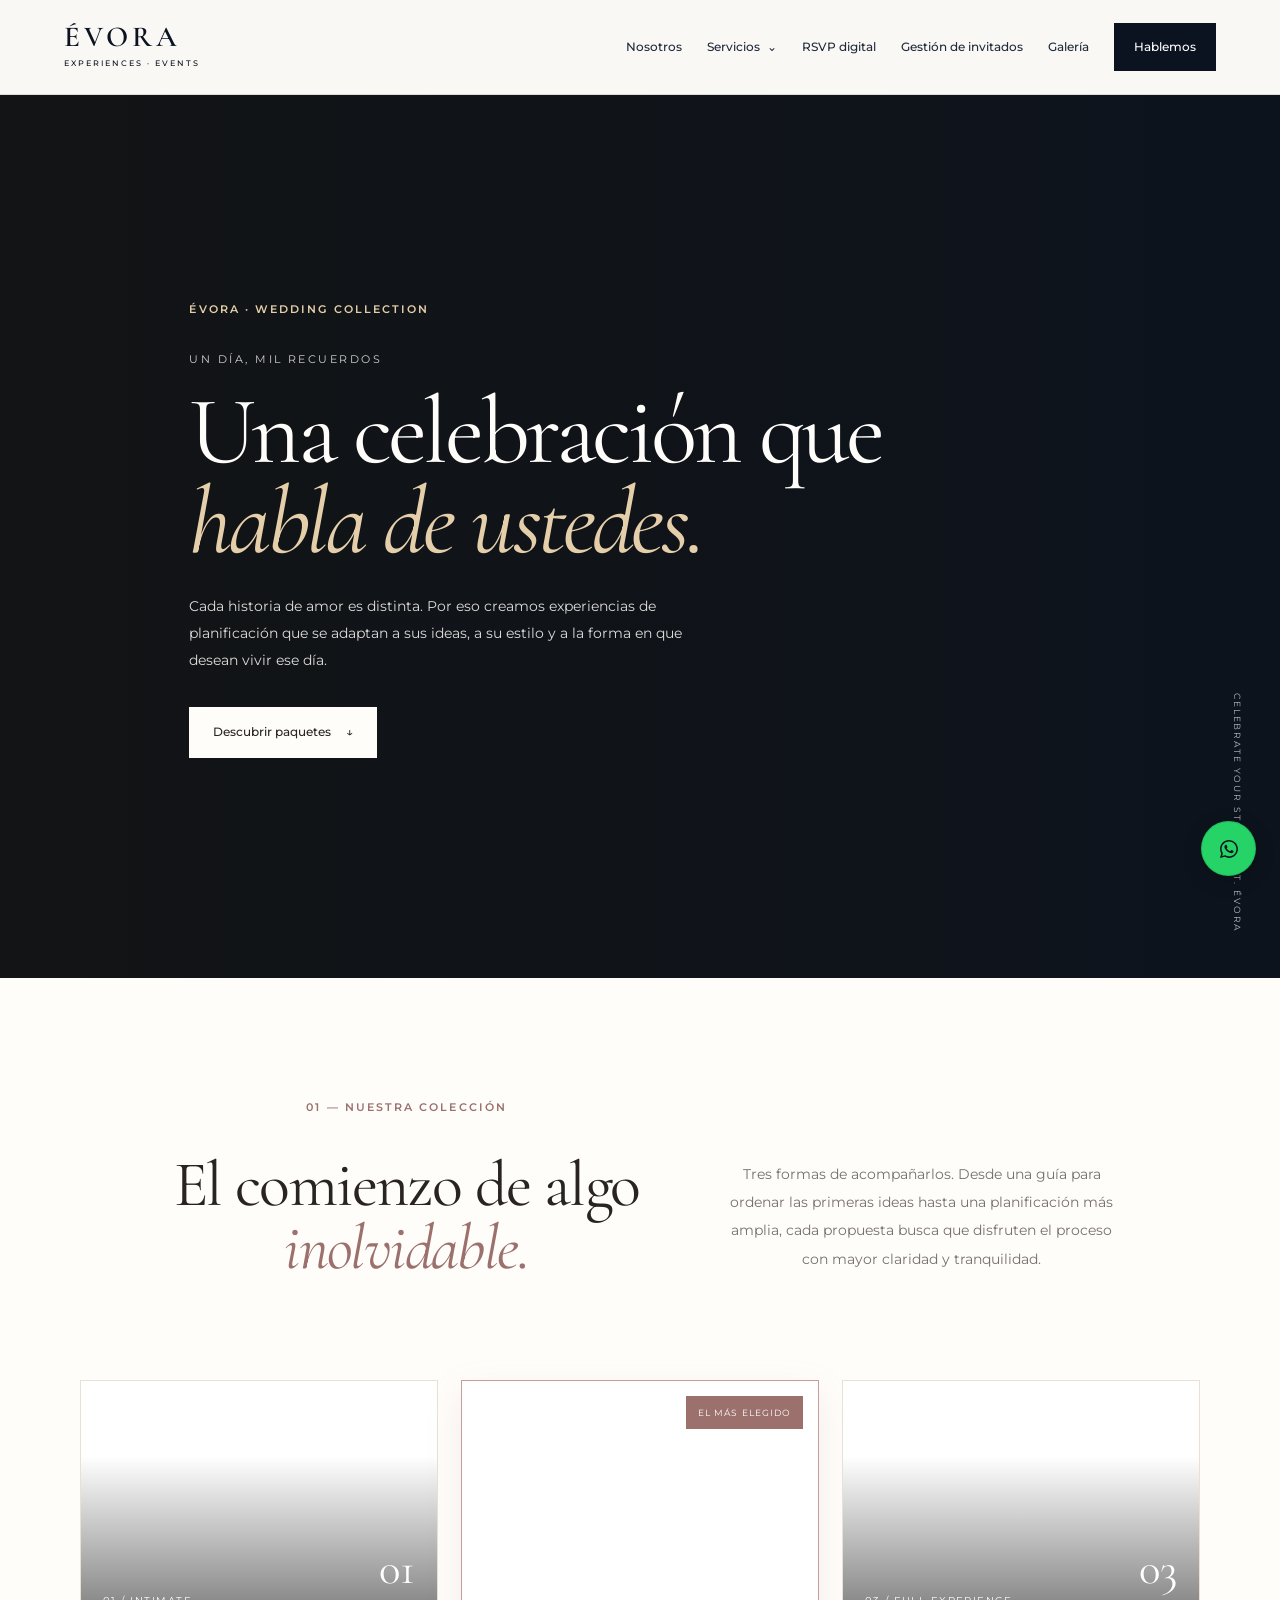
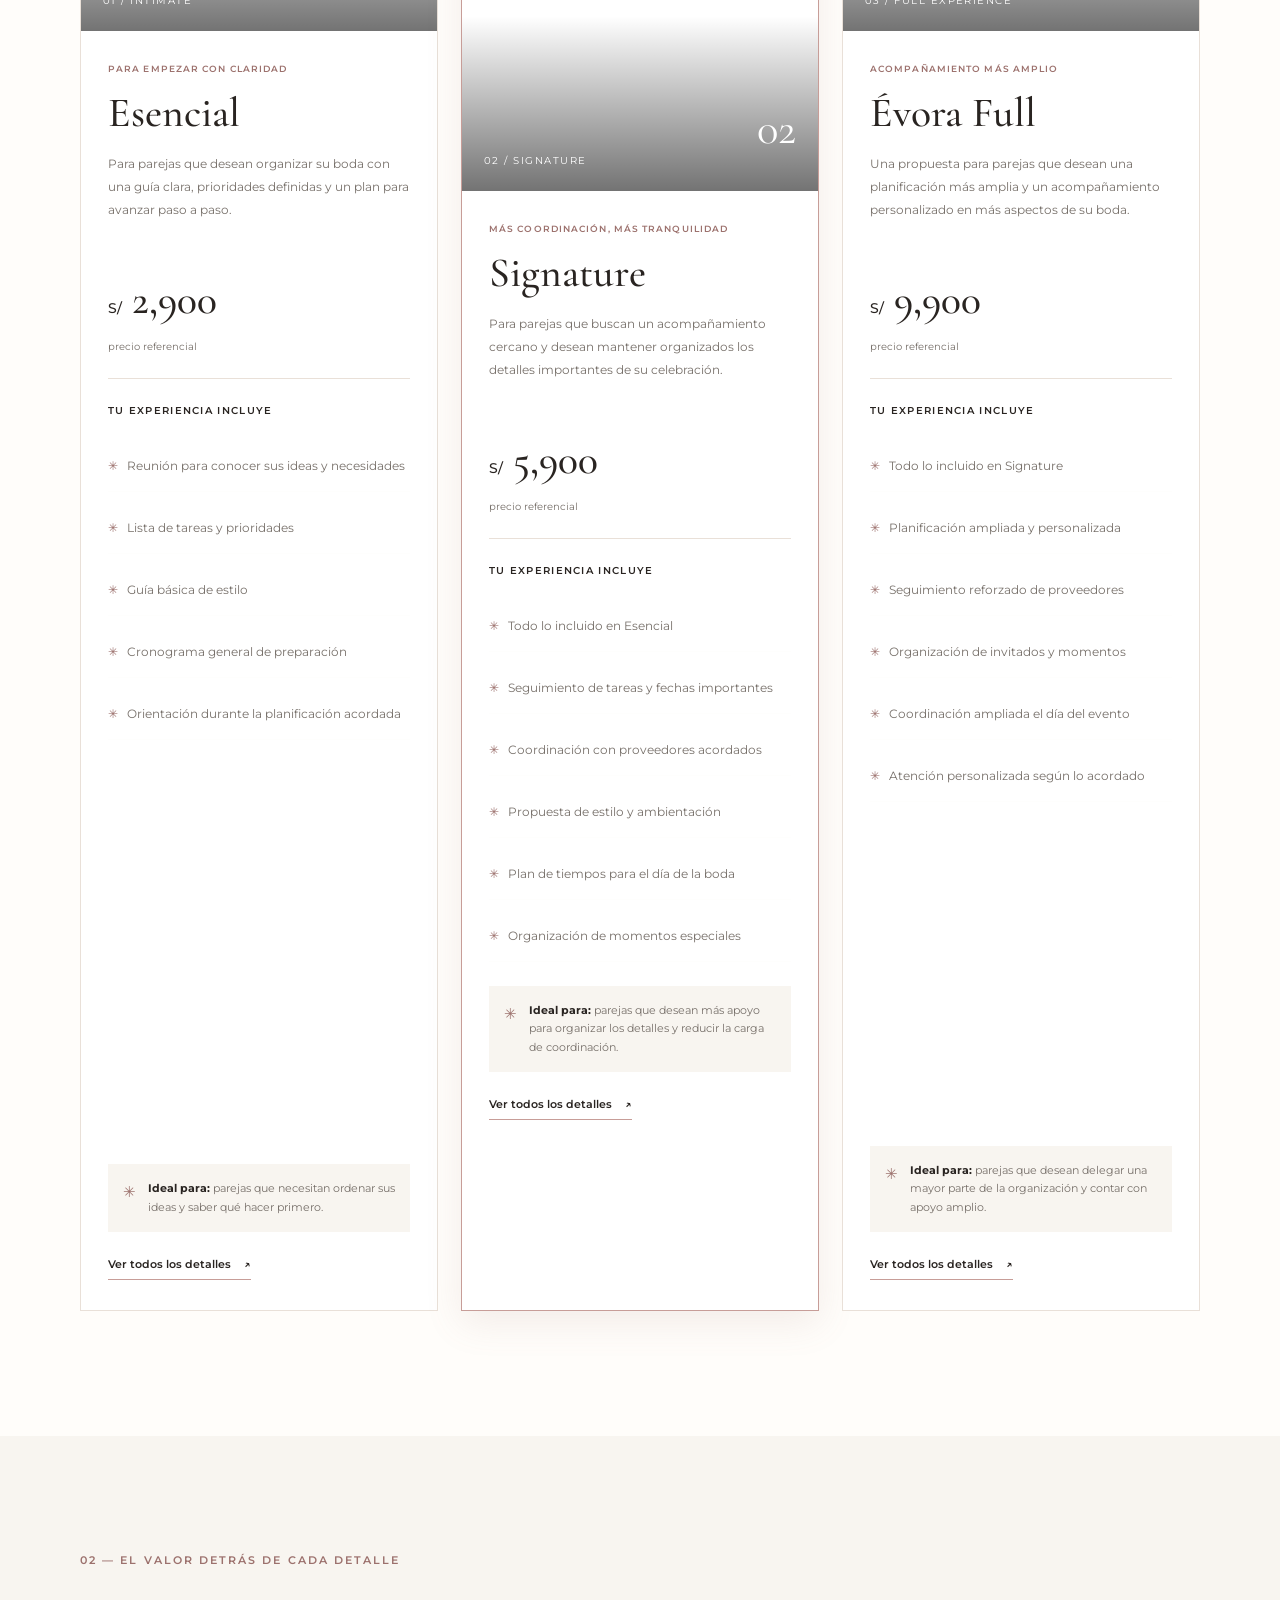
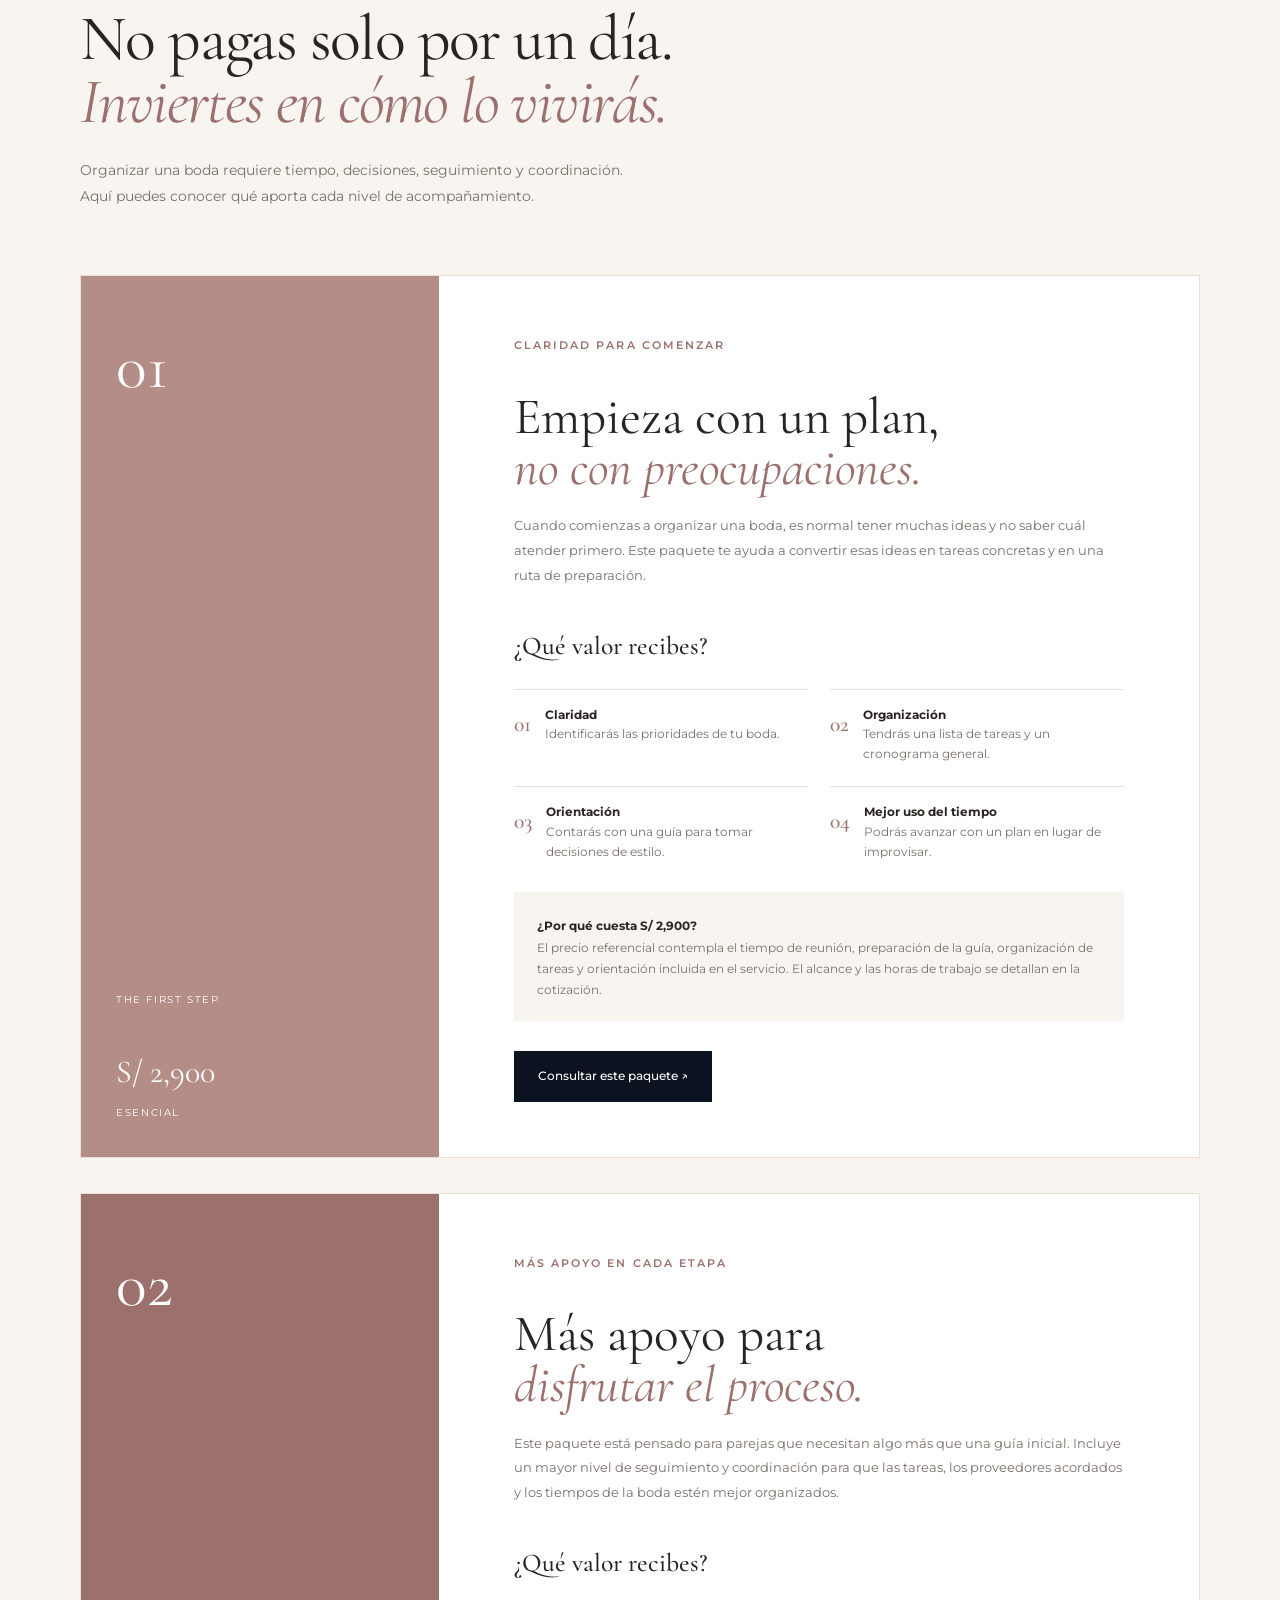
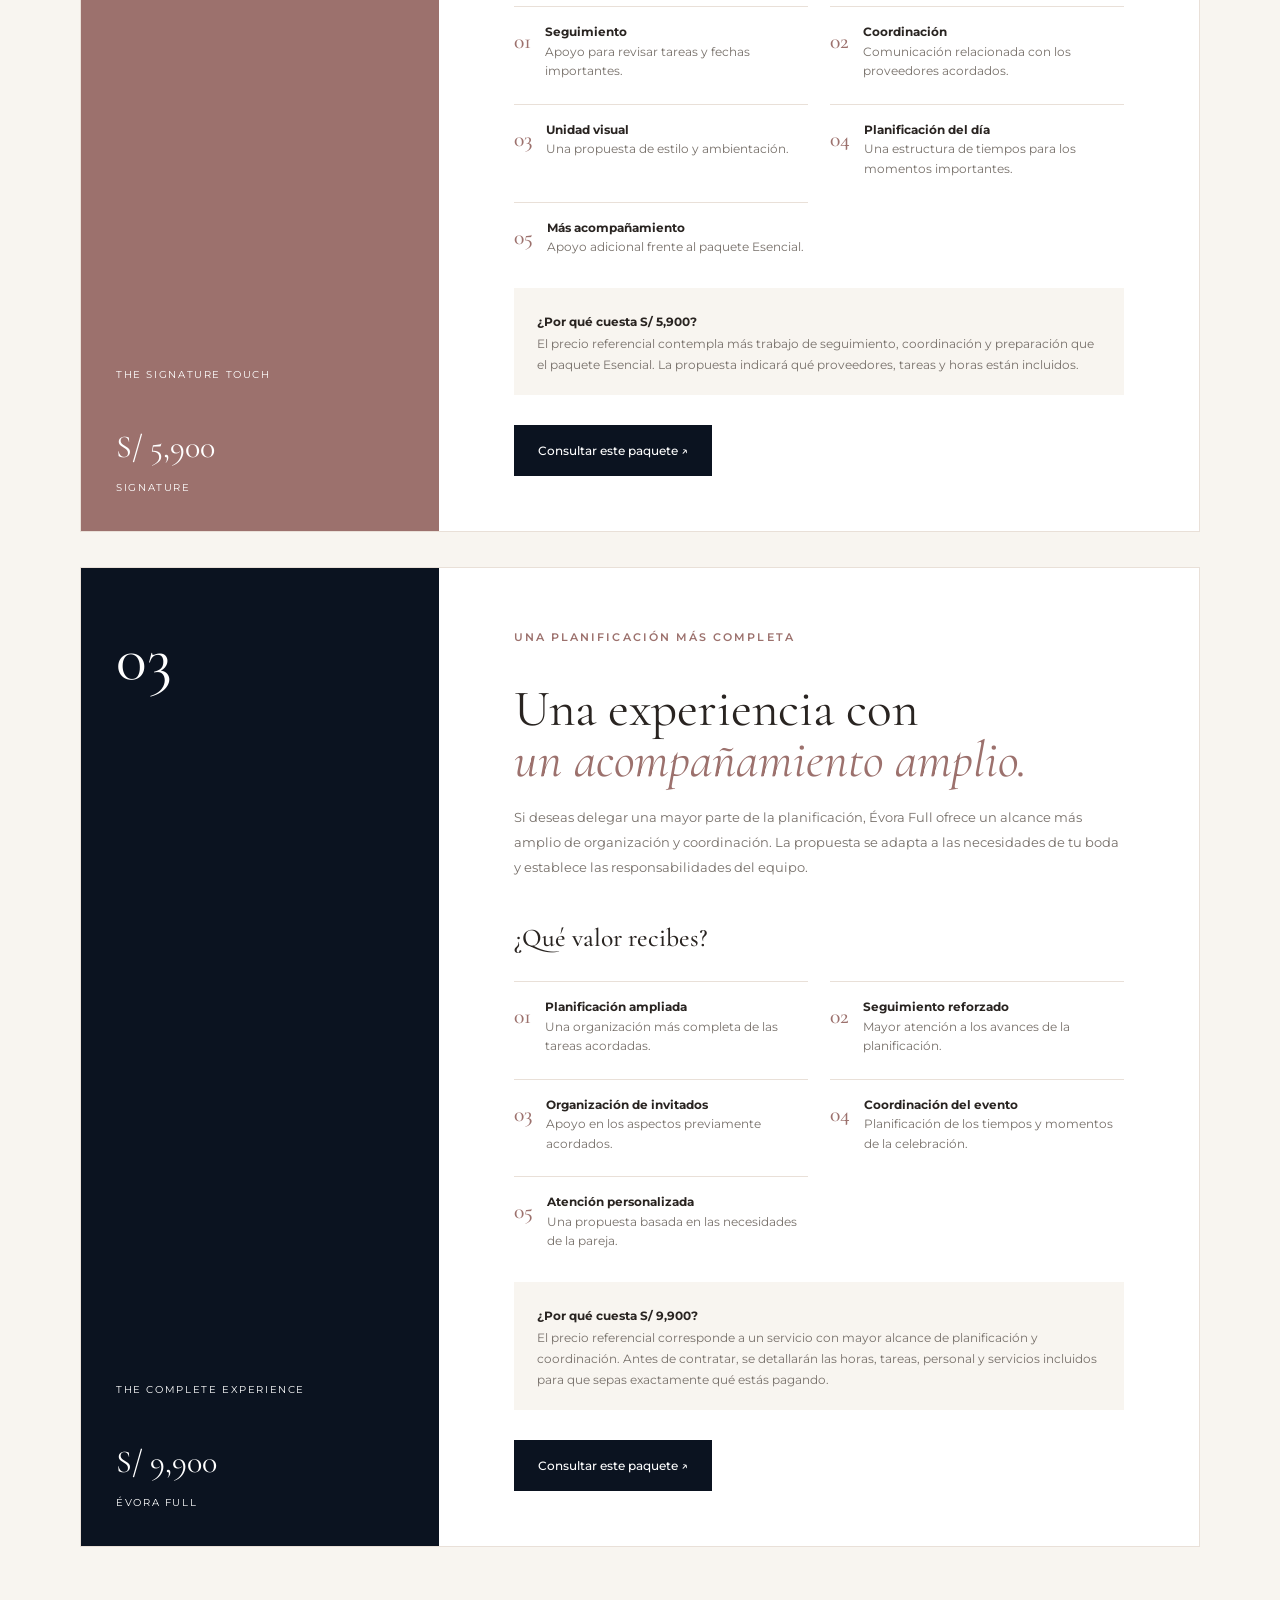
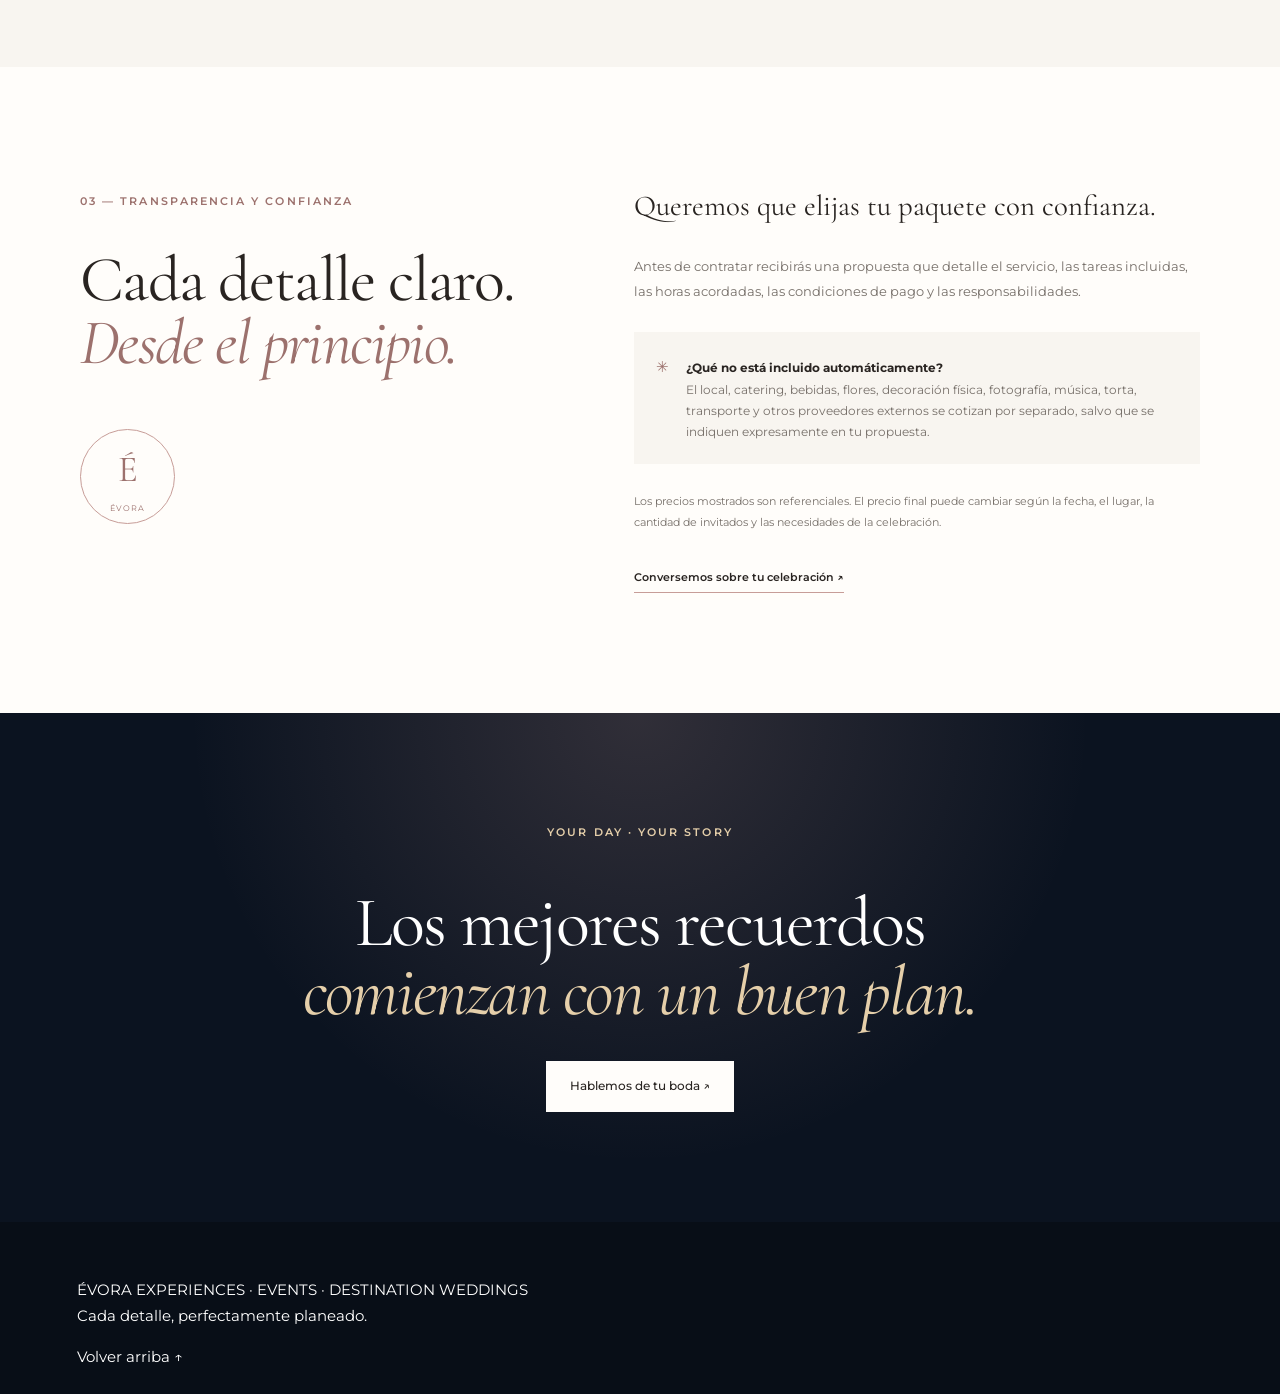
==== commit 36d03988: "LOgo boda wsp" ====
--- a/bodas.html
+++ b/bodas.html
@@ -708,15 +708,16 @@
     </main>
 
     <!-- WHATSAPP -->
-    <a
-        class="whatsapp-float"
-        href="https://wa.me/"
-        aria-label="Contactar con ÉVORA por WhatsApp"
-        target="_blank"
-        rel="noopener noreferrer"
-    >
-        <span aria-hidden="true">WA</span>
-    </a>
-
+  <a
+    class="whatsapp-float"
+    href="https://wa.me/"
+    aria-label="Contactar con ÉVORA por WhatsApp"
+    target="_blank"
+    rel="noopener noreferrer"
+  >
+    <svg width="24" height="24" viewBox="0 0 24 24" fill="none" xmlns="http://www.w3.org/2000/svg">
+      <path fill-rule="evenodd" clip-rule="evenodd" d="M18.403 5.633A8.919 8.919 0 0012.005 3C7.07 3 3.064 7.006 3.064 11.94c0 1.577.411 3.118 1.193 4.474L3 21l4.707-1.235a8.9 8.9 0 004.295 1.112h.004c4.934 0 8.94-4.006 8.94-8.94 0-2.39-0.93-4.636-2.543-6.299zM12.005 19.347h-.003a7.42 7.42 0 01-3.784-1.037l-.272-.162-2.812.738.75-2.74-.177-.282a7.423 7.423 0 01-1.139-3.924c0-4.103 3.338-7.442 7.441-7.442 1.987 0 3.856.775 5.26 2.18 1.405 1.406 2.179 3.275 2.179 5.263 0 4.104-3.339 7.443-7.444 7.443zm4.082-5.578c-.224-.112-1.326-.654-1.531-.729-.205-.075-.355-.112-.505.112-.15.224-.58.729-.711.879-.13.15-.262.168-.486.056-.224-.112-.947-.349-1.803-1.112-.667-.595-1.117-1.33-1.248-1.555-.13-.224-.014-.346.098-.458.101-.1.224-.262.336-.393.112-.131.15-.224.224-.374.075-.15.037-.281-.019-.393-.056-.112-.505-1.217-.692-1.666-.182-.437-.367-.378-.505-.385-.13-.007-.28-.007-.43-.007-.15 0-.393.056-.599.281-.205.224-.786.768-.786 1.872 0 1.104.805 2.17 0.917 2.32.112.15 1.583 2.418 3.837 3.391.536.231.954.369 1.28.473.538.171 1.028.147 1.415.089.431-.064 1.326-.542 1.513-1.066.187-.524.187-.973.131-1.066-.056-.093-.205-.15-.429-.262z" fill="#0B1320"/>
+    </svg>
+  </a>
 </body>
 </html>
